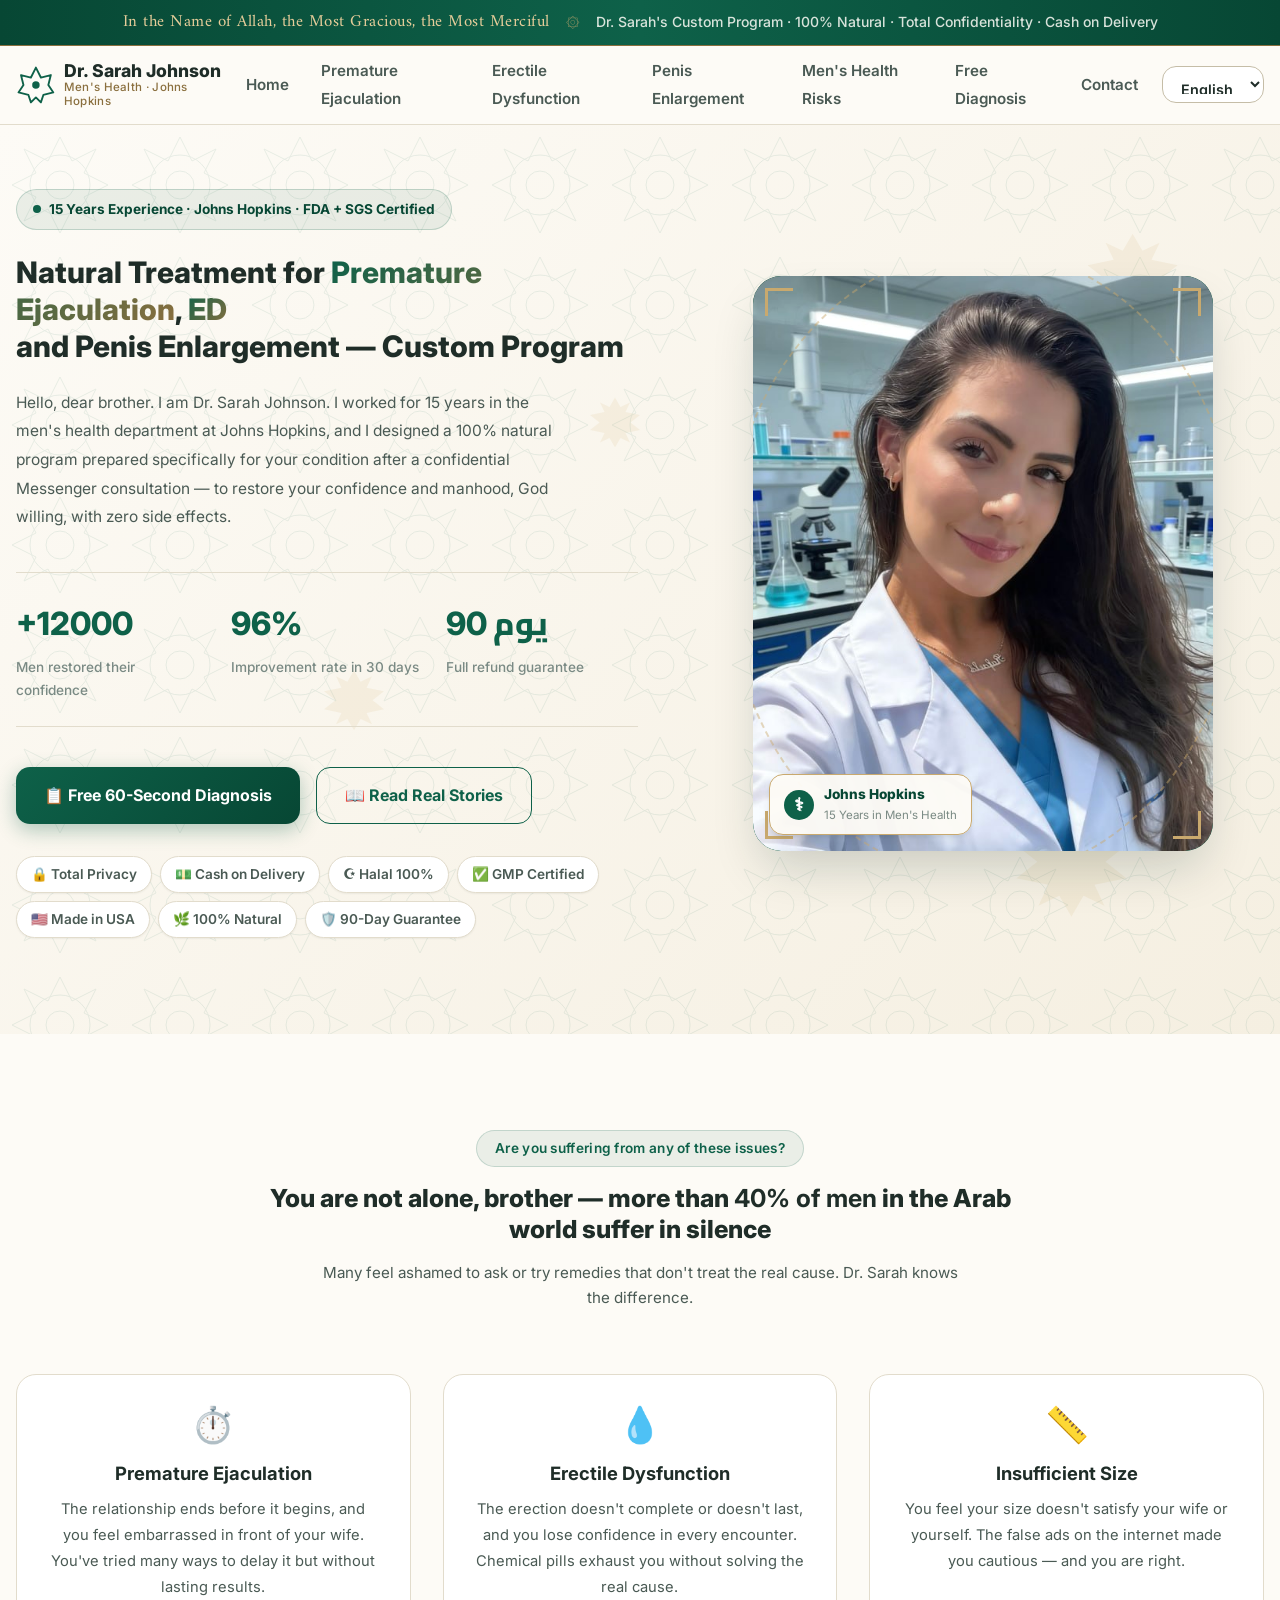
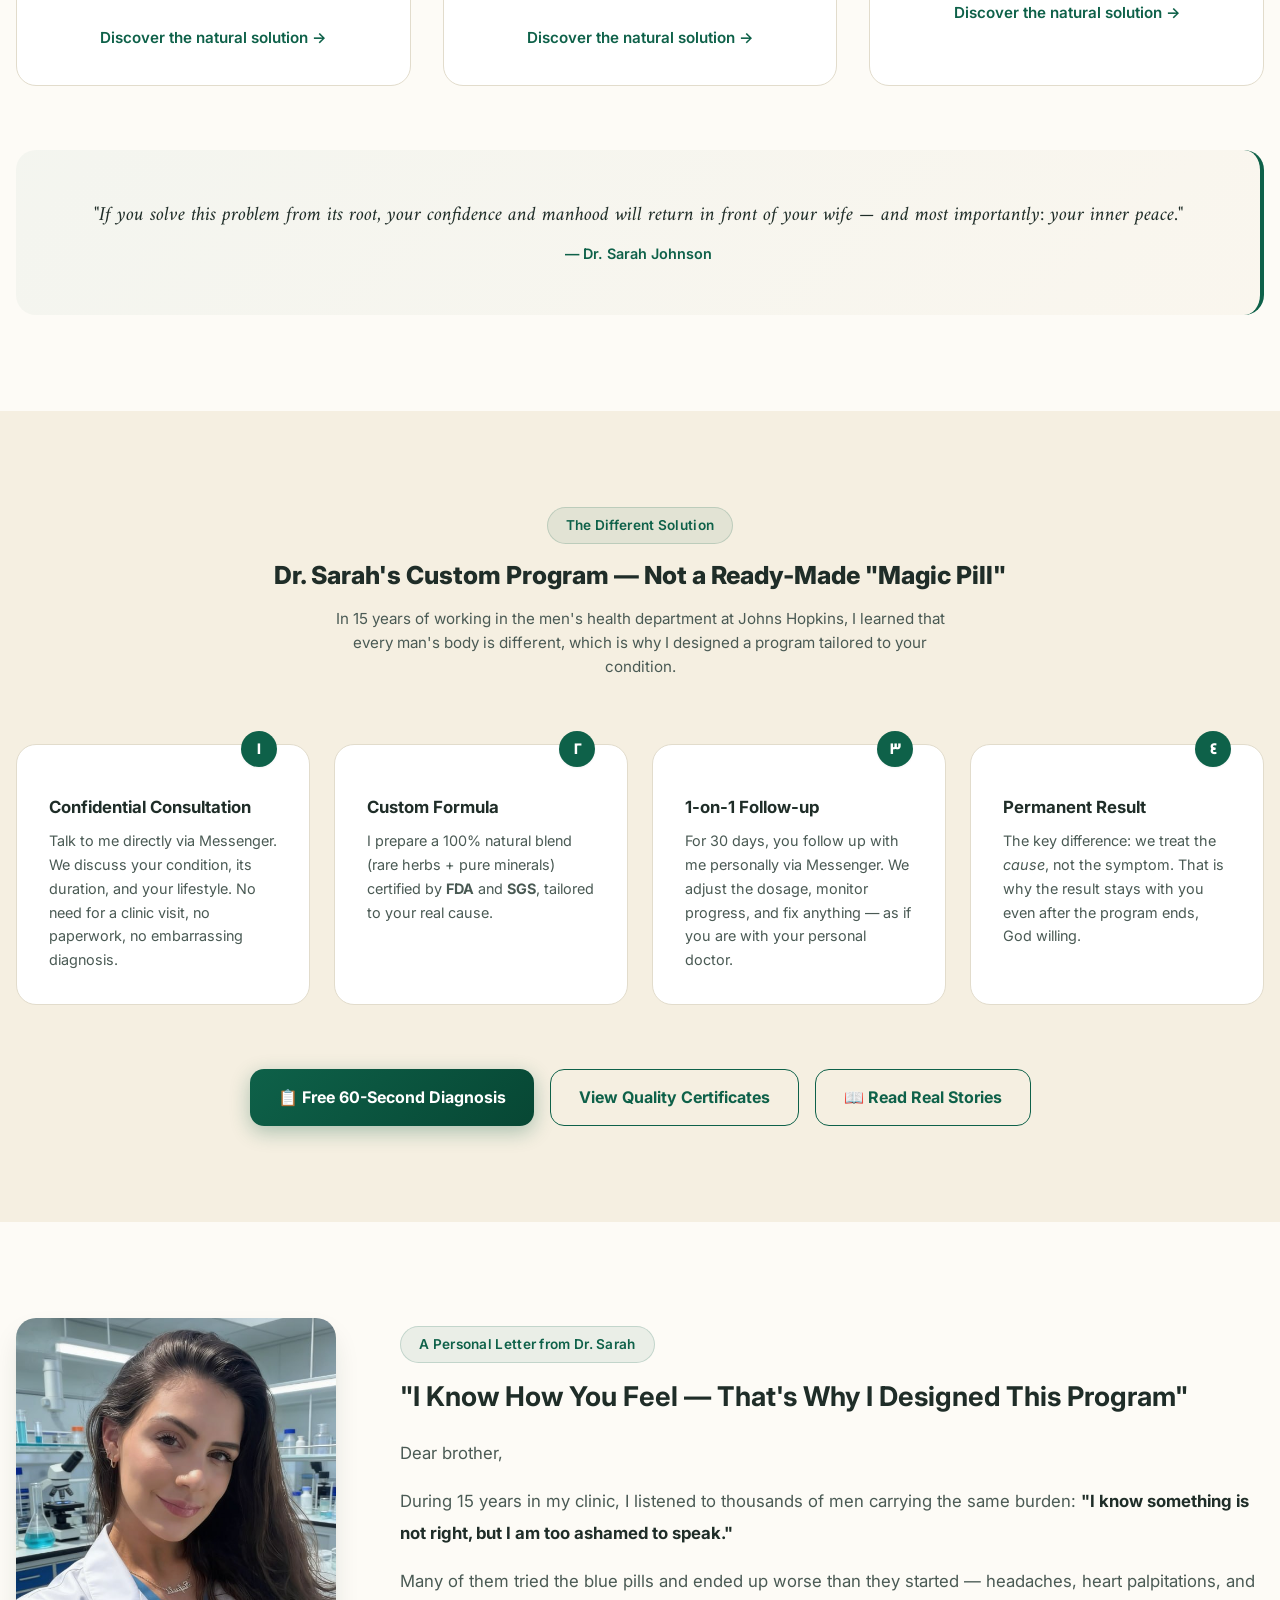
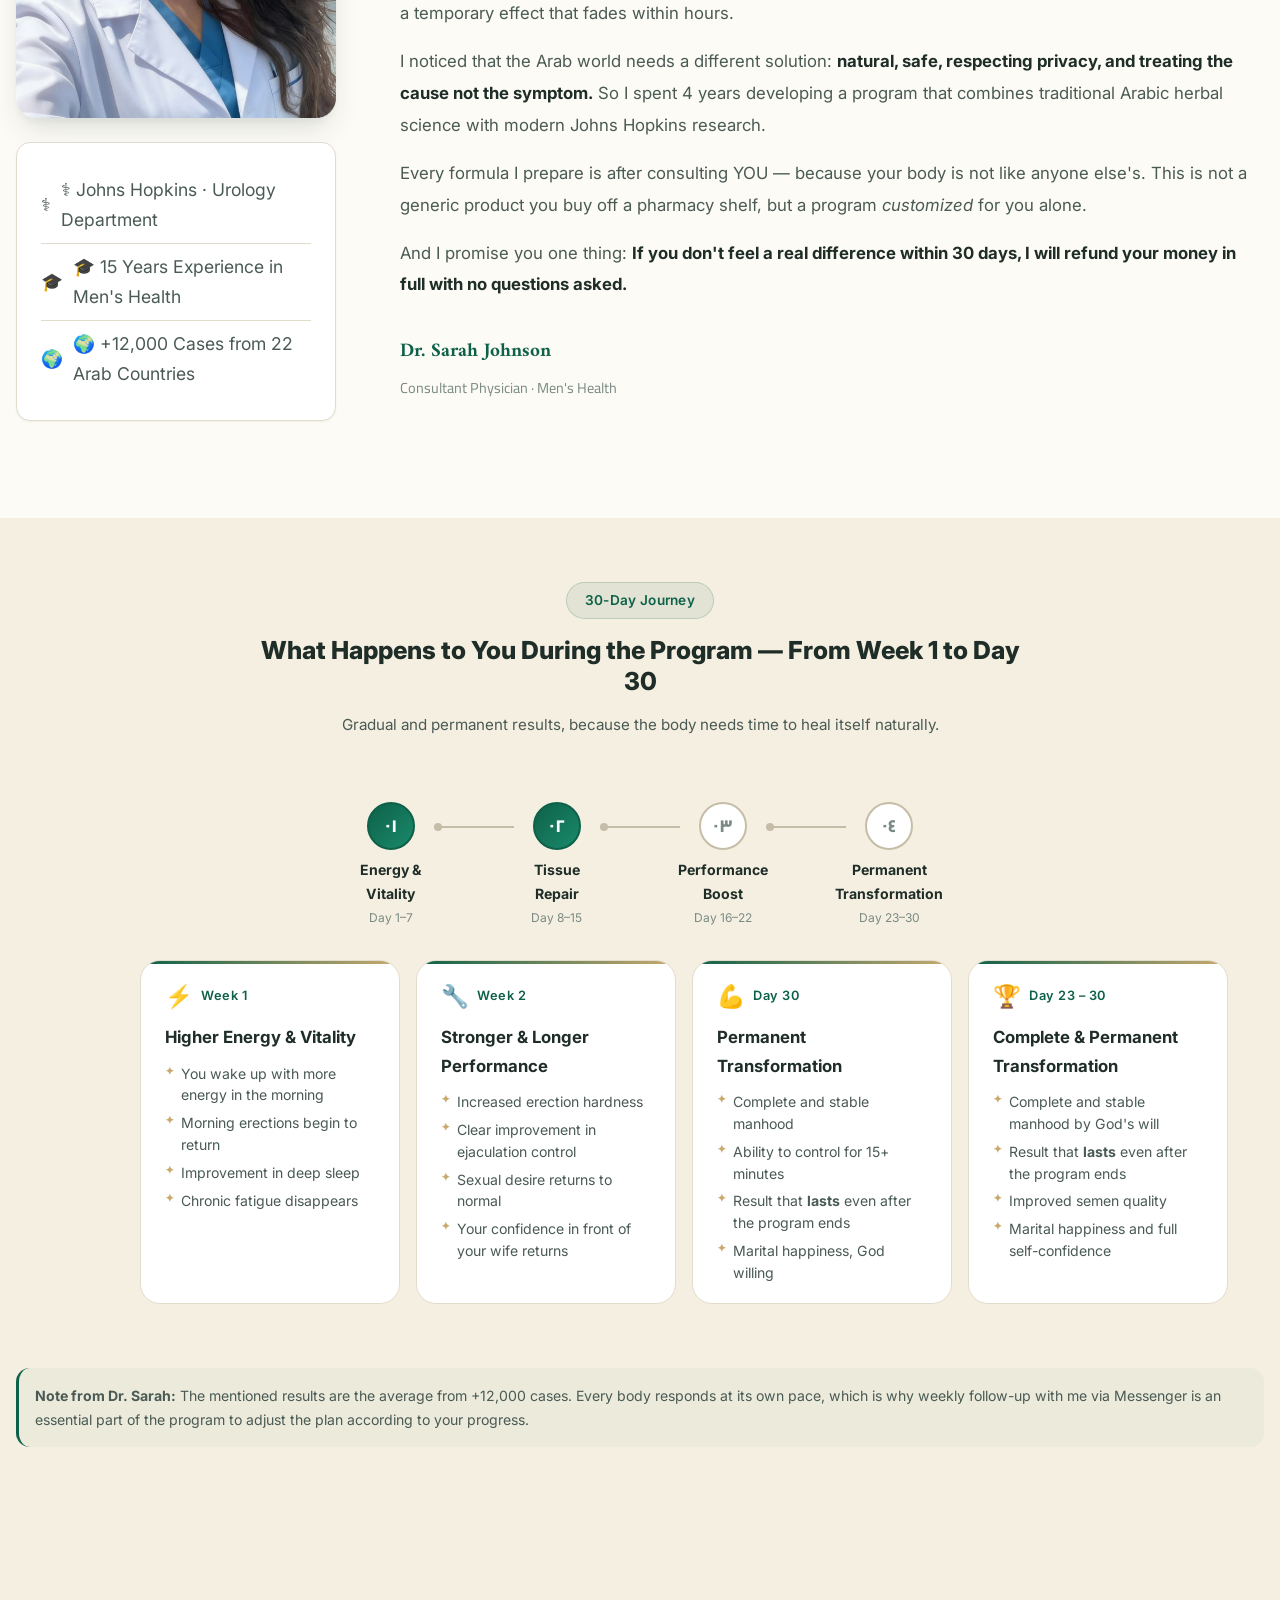
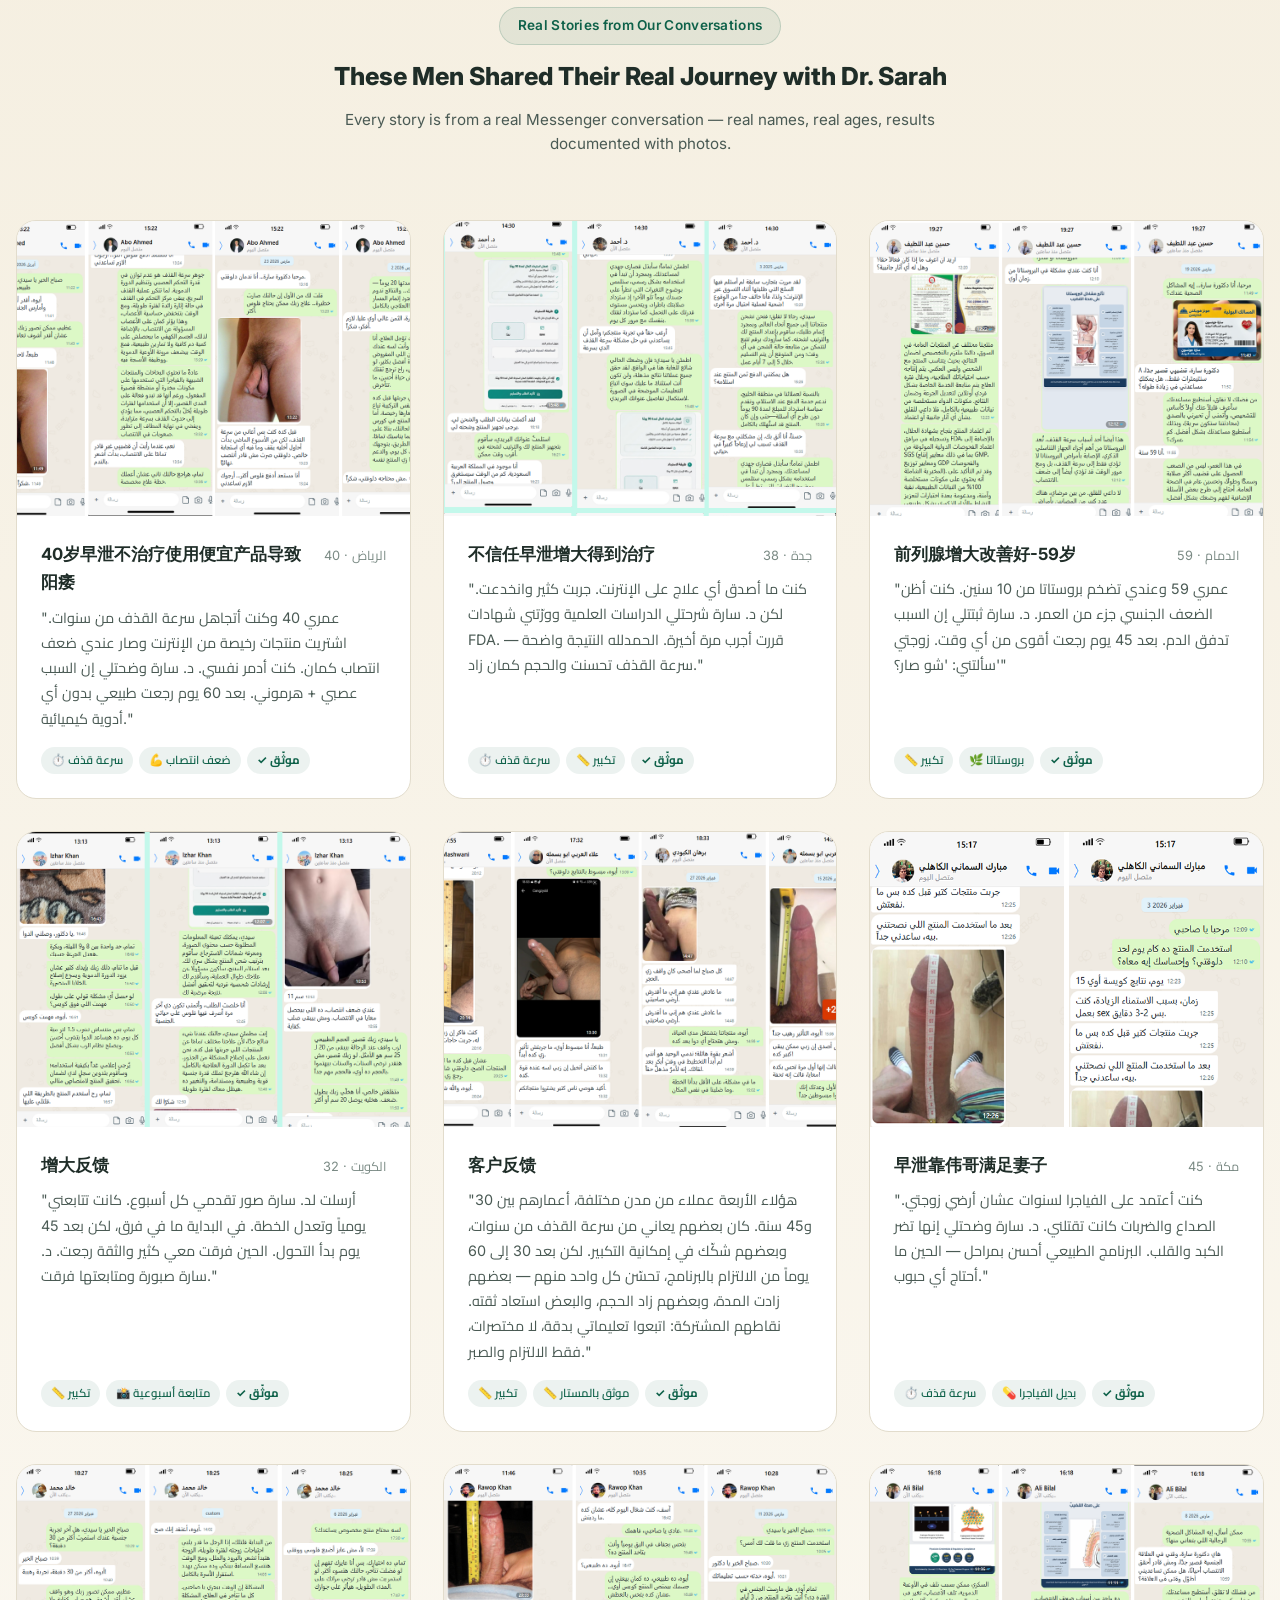
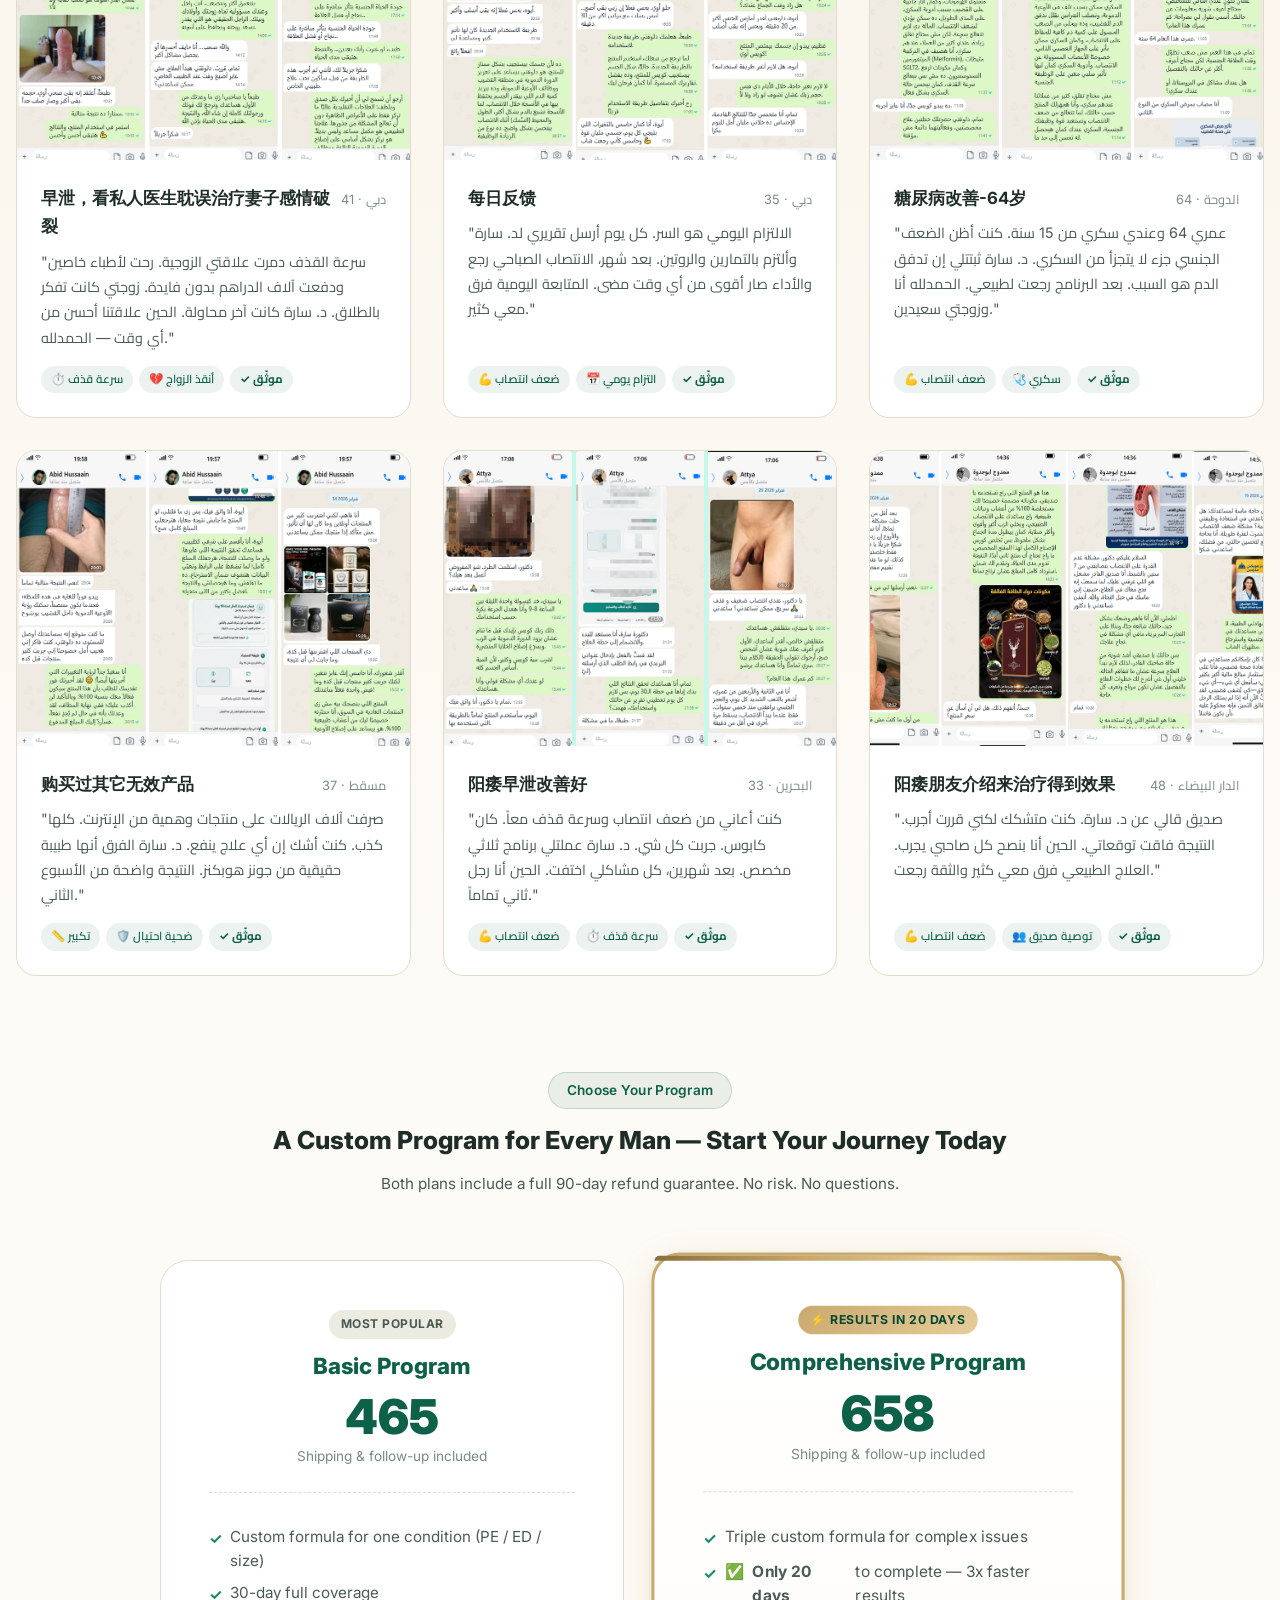
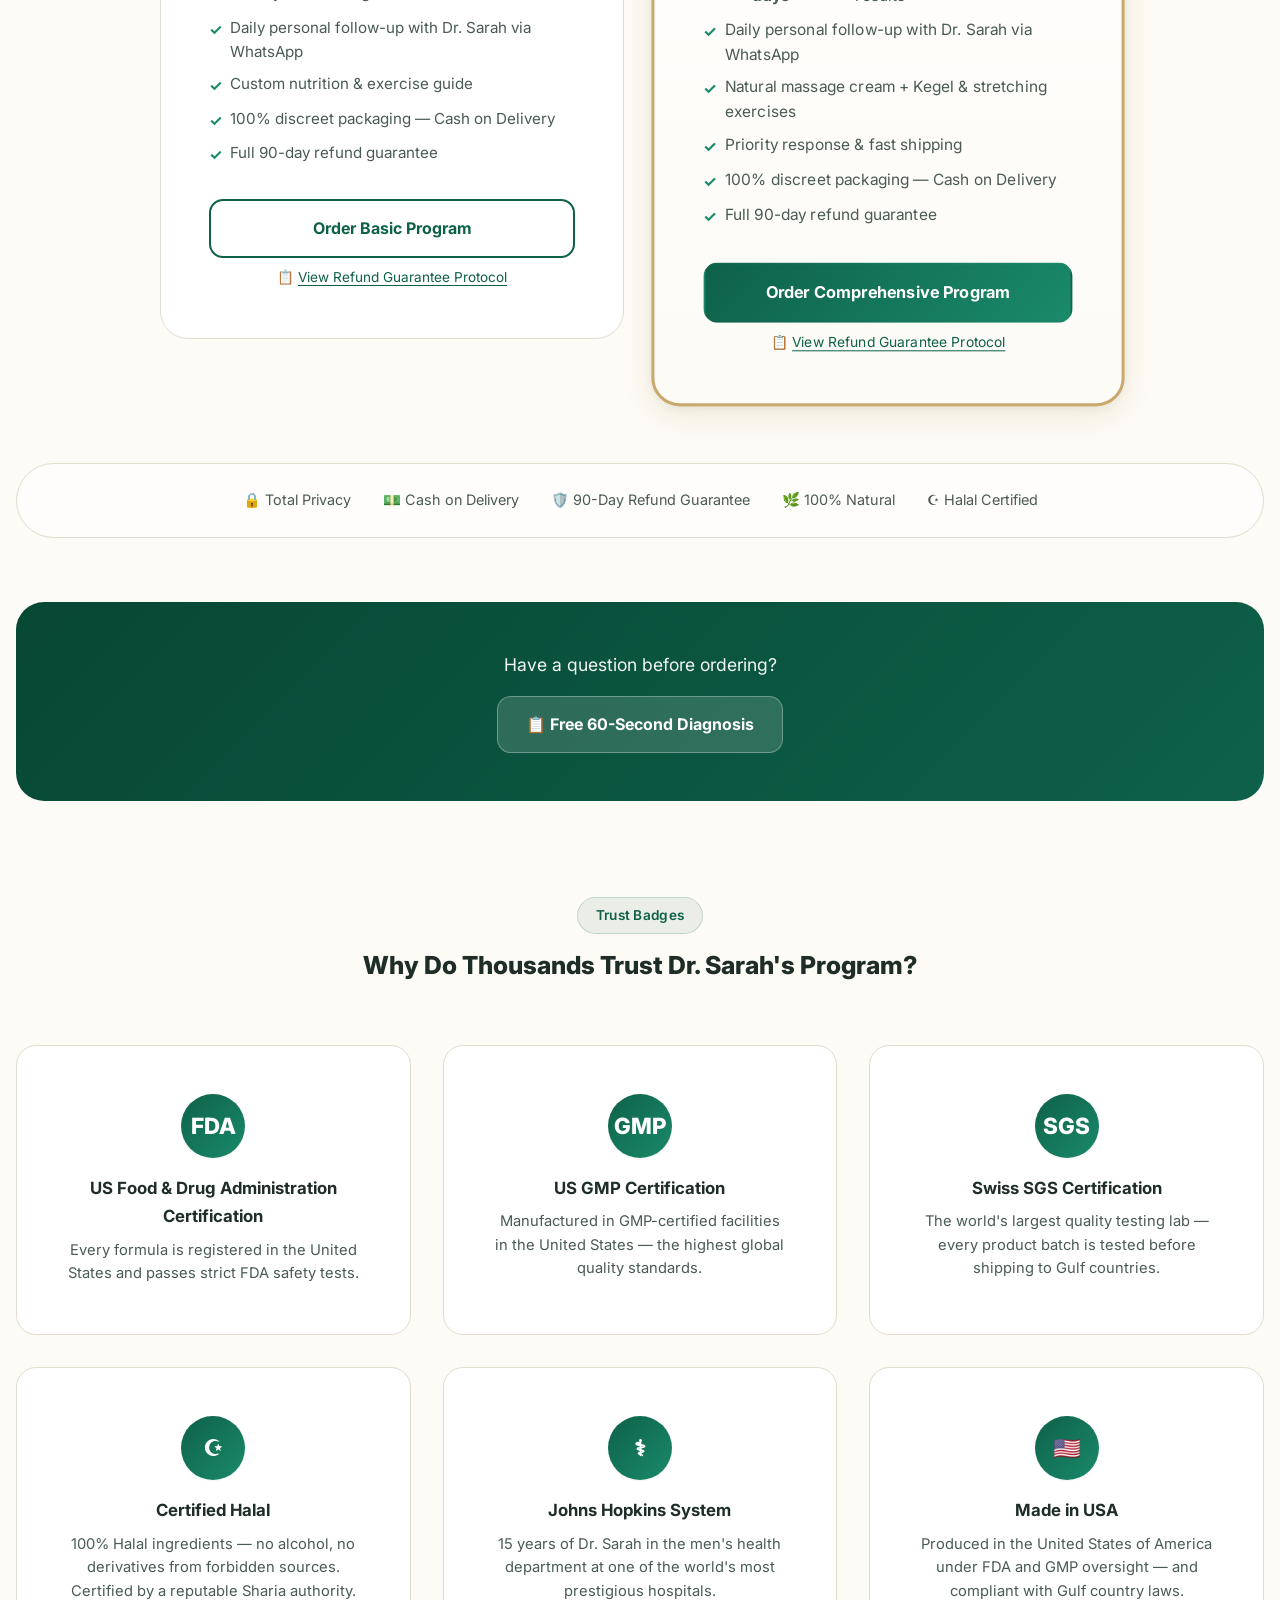
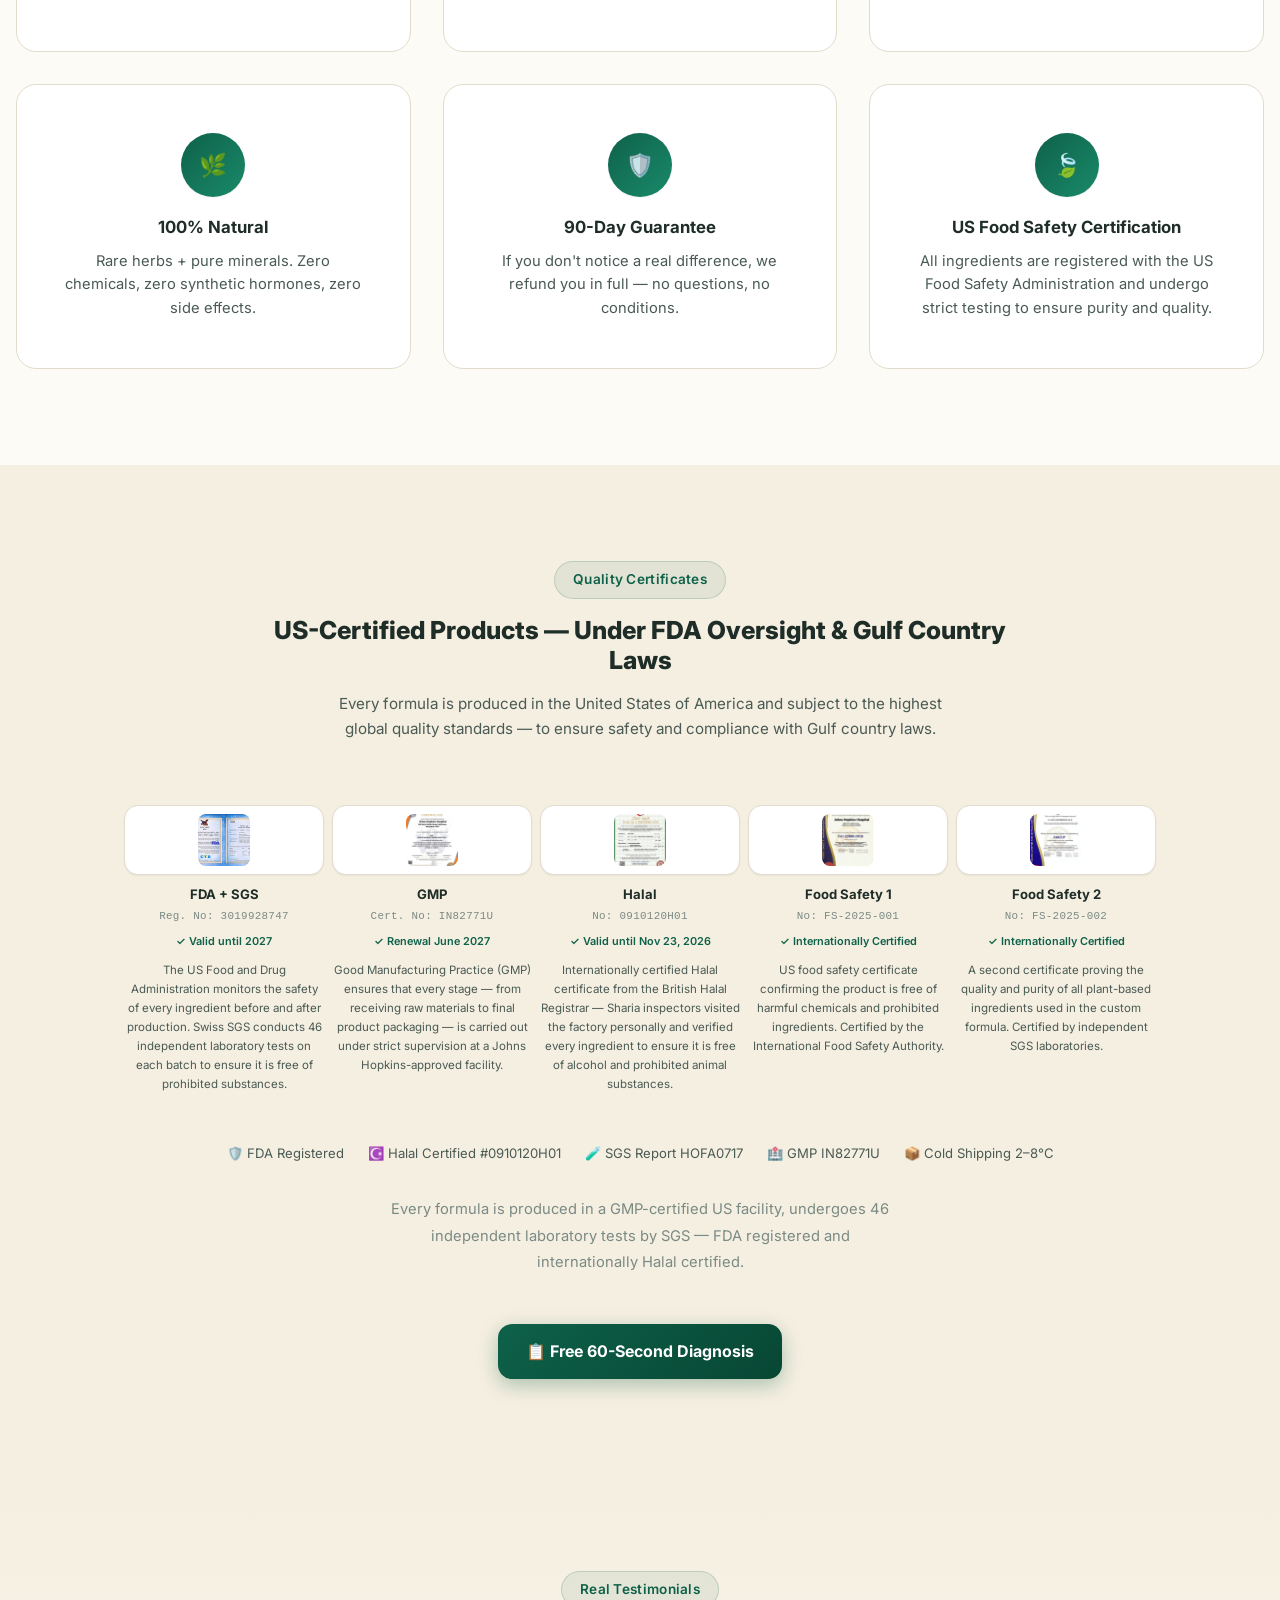
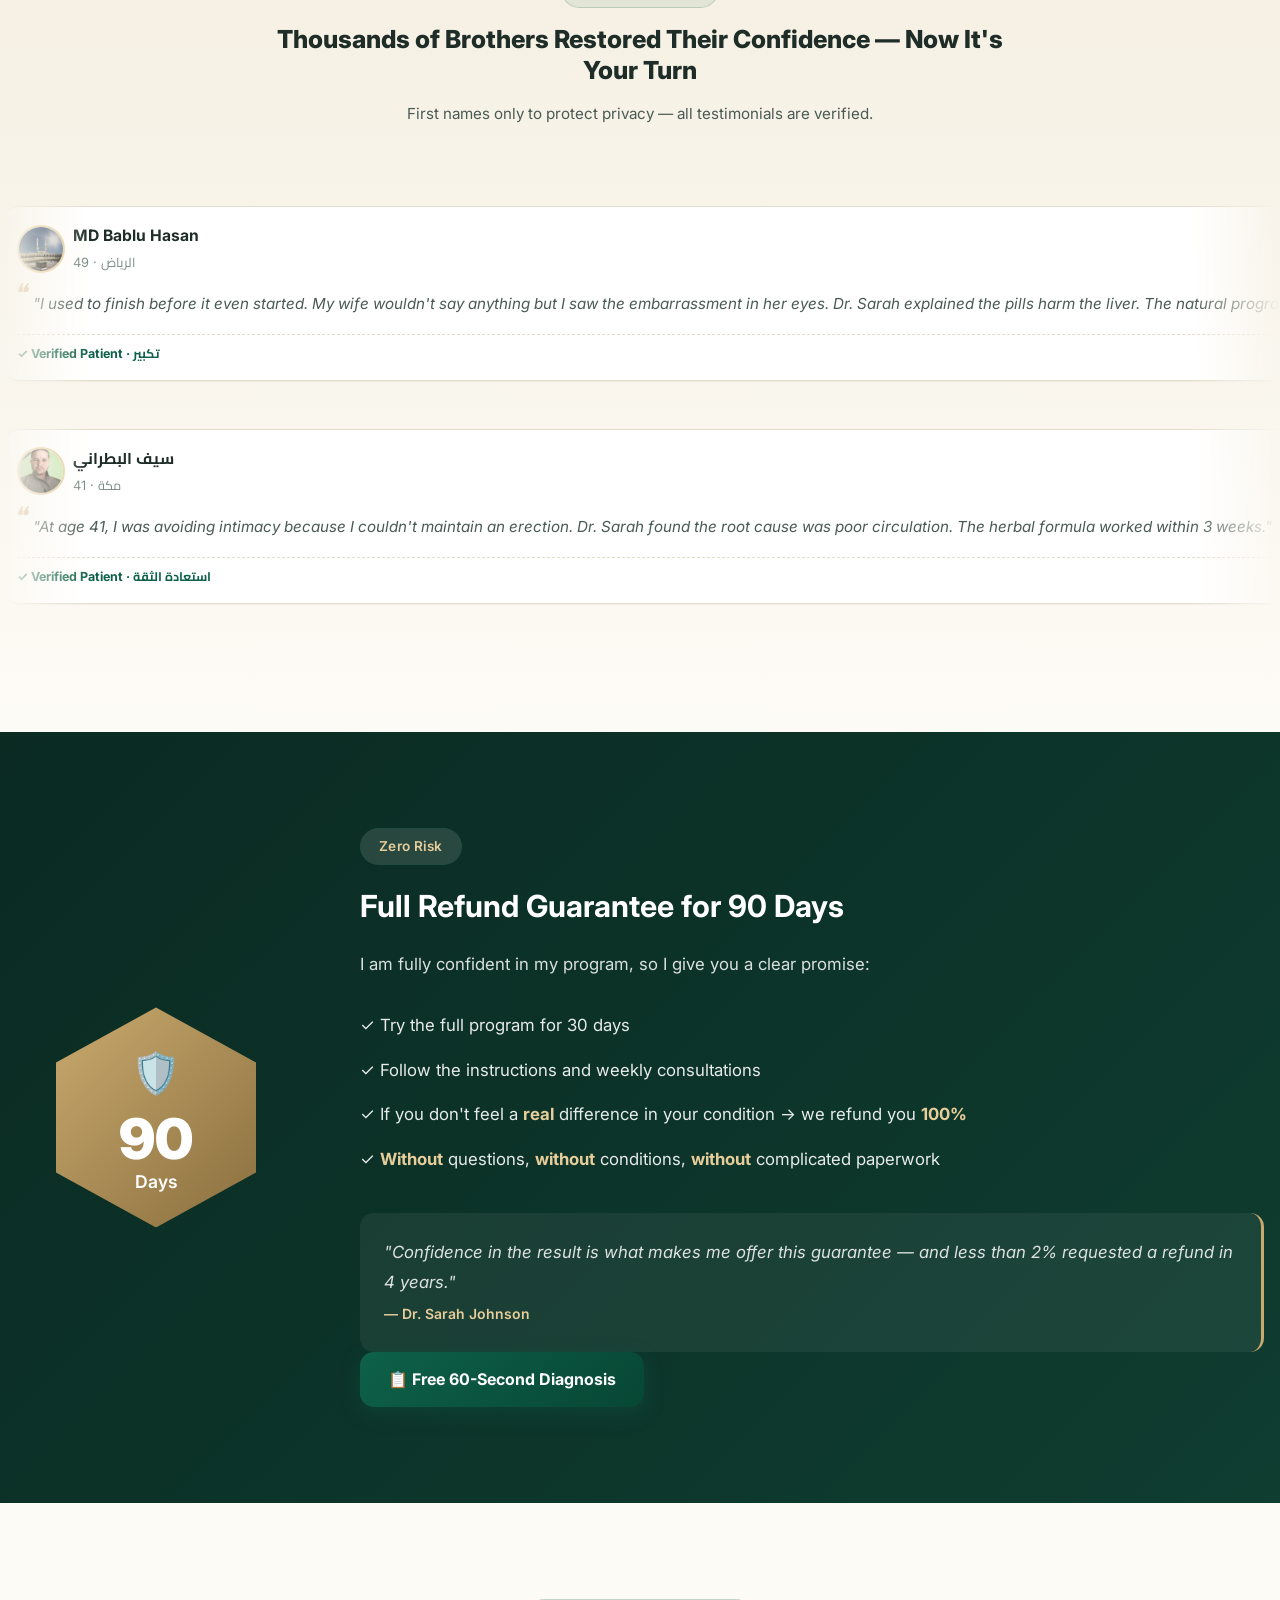
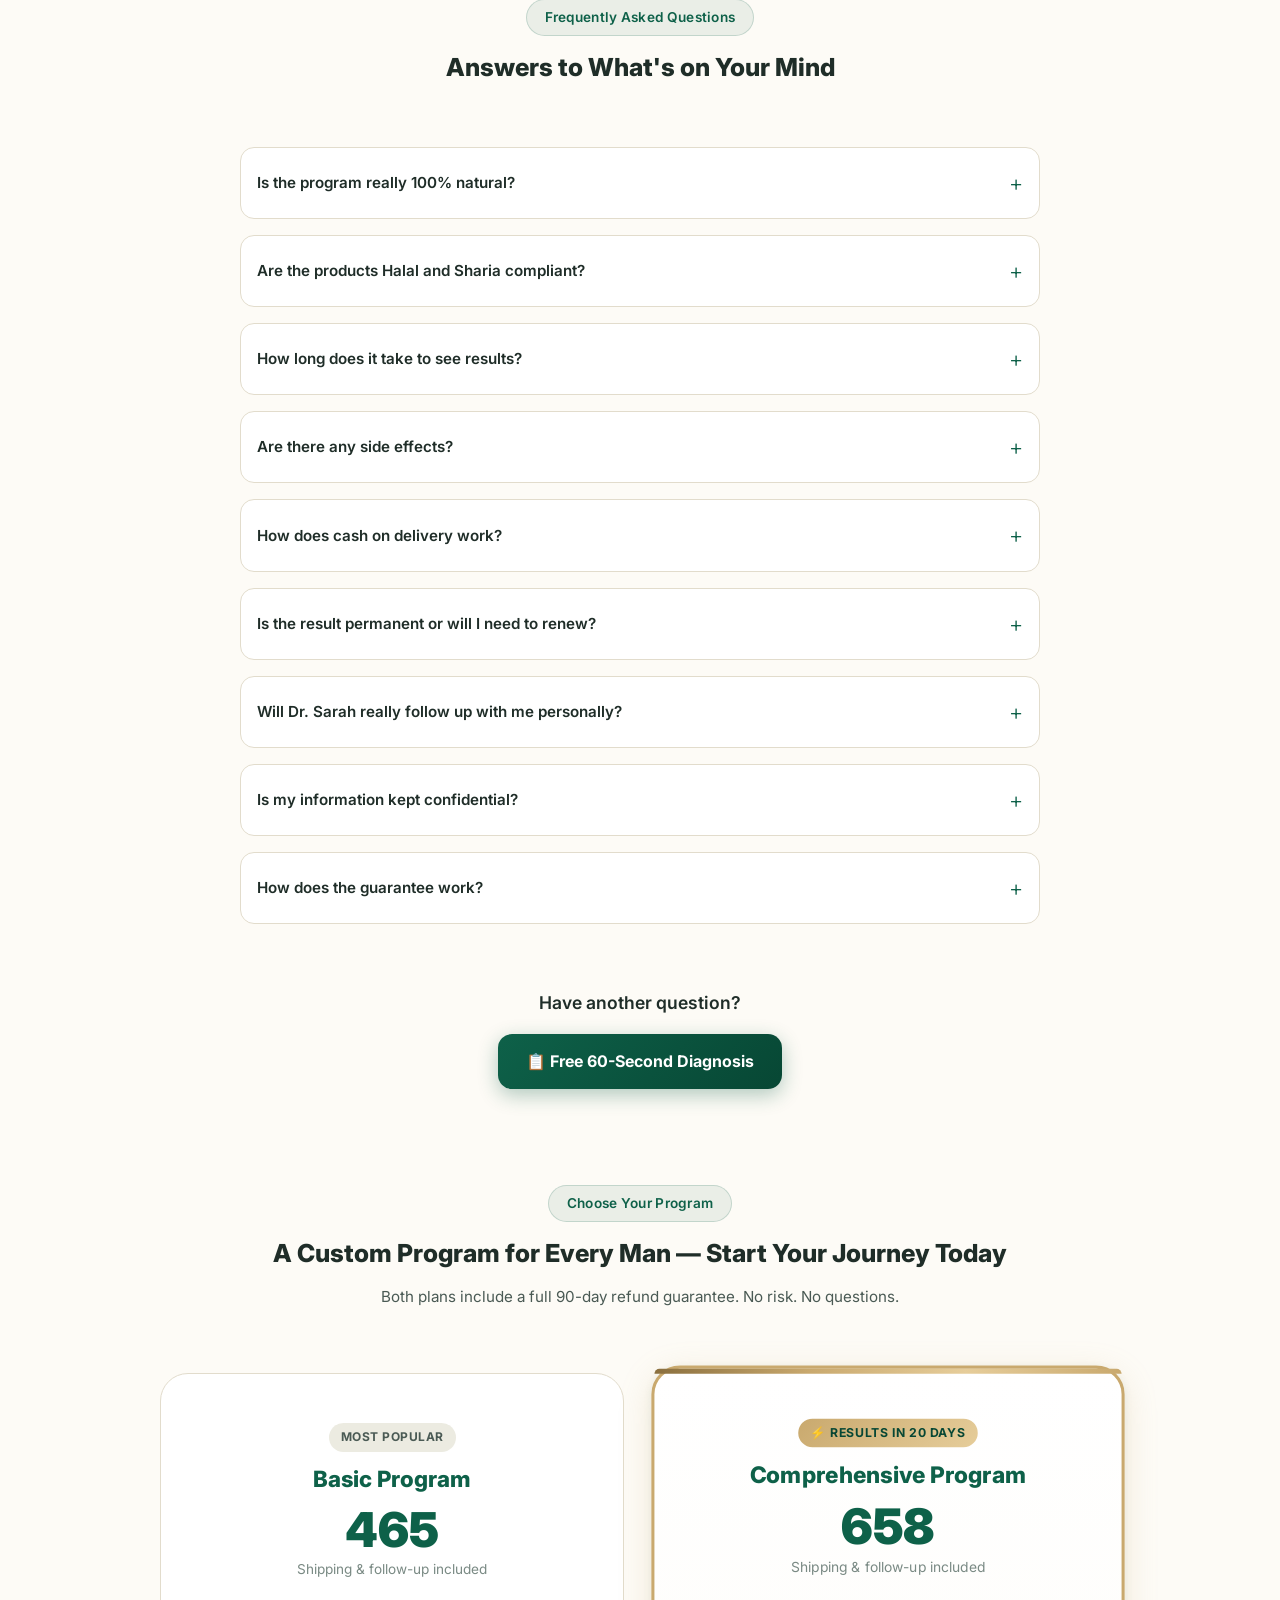
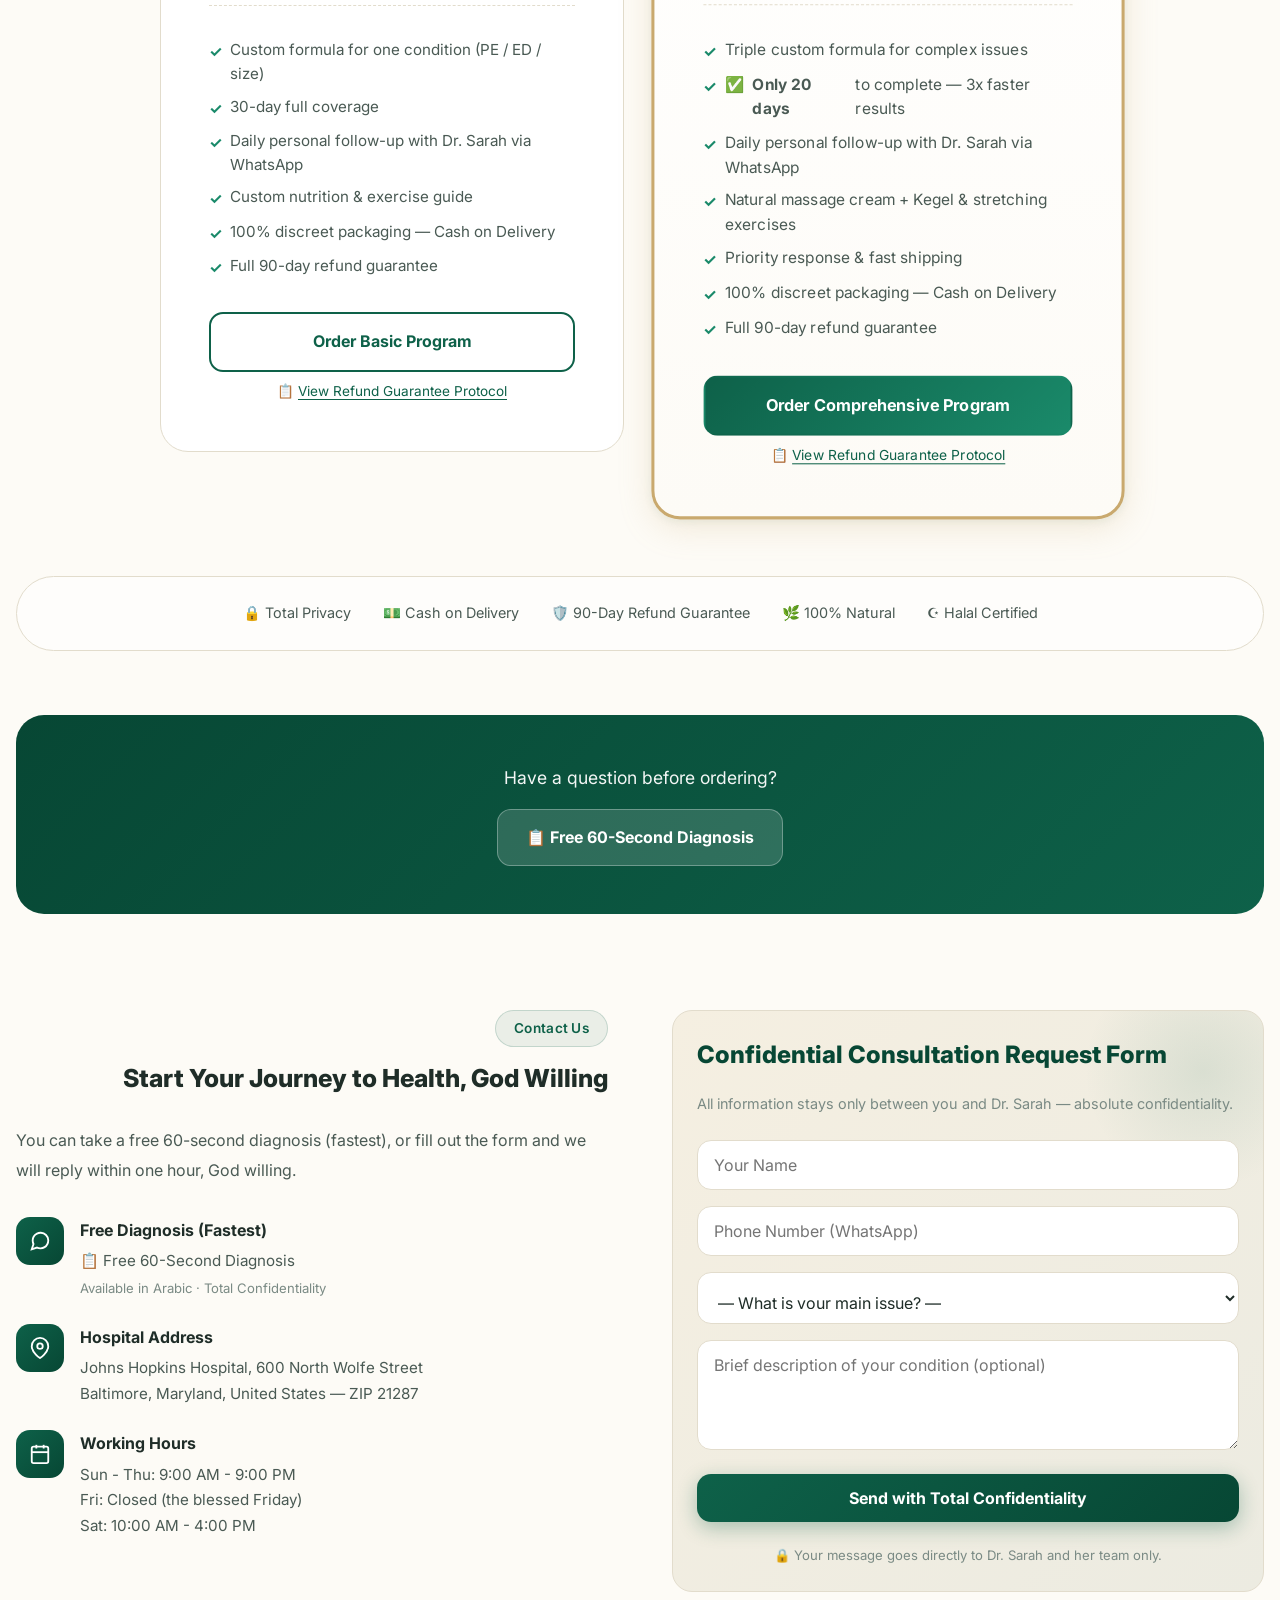
==== index.html @ aca4f75d "真实故事板块：所有故事名字统一使用中文文件名，客户反馈特殊处理 1. 12个真实故事的名字全部改为对应的中文文件名（所有语言版本保持不变） 2. 客户反馈图.png 特殊处理：标题改为"客户反馈"，删" ====
<!DOCTYPE html>
<html dir="rtl" lang="ar">
<head>
<meta charset="utf-8"/>
<meta content="width=device-width, initial-scale=1.0, maximum-scale=5.0, shrink-to-fit=no" name="viewport"/>
<title data-i18n="root_title_site">علاج سرعة القذف وضعف الانتصاب وتكبير القضيب — برنامج د. سارة المخصص | جونز هوبكنز</title>
<meta name="description" data-i18n-attr="content:root_meta_desc" content="برنامج د. سارة المخصص لعلاج سرعة القذف وضعف الانتصاب وتكبير القضيب — مكوّنات طبيعية 100%، خبرة 15 سنة، اعتماد FDA وSGS، نتائج دائمة، ضمان استرداد 90 يوم، الدفع عند الاستلام، استشارة سرية عبر ماسنجر." />
<meta name="keywords" data-i18n-attr="content:root_meta_keywords" content="علاج سرعة القذف, علاج ضعف الانتصاب, تكبير القضيب, علاج طبيعي للضعف الجنسي, د. سارة, جونز هوبكنز, FDA, SGS, الدفع عند الاستلام" />
<meta property="og:title" data-i18n-attr="content:root_og_title" content="برنامج د. سارة لعلاج سرعة القذف وضعف الانتصاب وتكبير القضيب" />
<meta property="og:description" data-i18n-attr="content:root_og_desc" content="حلّ طبيعي مخصص بإشراف طبيبة من نظام جونز هوبكنز · 90 يوم ضمان · الدفع عند الاستلام" />
<meta property="og:type" content="website" />
<meta property="og:image" content="doctor-photo_copy.jpg" />
<link rel="canonical" href="https://drsarah-clinic.com/" />
<link href="styles.css" rel="stylesheet"/>
<link href="https://fonts.googleapis.com/css2?family=Amiri:wght@400;700&family=Cairo:wght@300;400;500;600;700;800;900&family=Inter:wght@300;400;500;600;700&family=Noto+Sans+Arabic:wght@300;400;500;600;700;800;900&display=swap" rel="stylesheet"/>
<script type="application/ld+json">
{
  "@context": "https://schema.org",
  "@type": "MedicalBusiness",
  "name": "عيادة د. سارة جونسون لصحة الرجل",
  "image": "https://drsarah-clinic.com/doctor-photo_copy.jpg",
  "@id": "https://drsarah-clinic.com/",
  "url": "https://drsarah-clinic.com/",
  "telephone": "+971501234567",
  "priceRange": "$$",
  "address": {
    "@type": "PostalAddress",
    "streetAddress": "Johns Hopkins Hospital, 600 North Wolfe Street",
    "addressLocality": "Baltimore",
    "addressRegion": "Maryland",
    "postalCode": "21287",
    "addressCountry": "US"
  },
  "openingHoursSpecification": [{
    "@type": "OpeningHoursSpecification",
    "dayOfWeek": ["Sunday","Monday","Tuesday","Wednesday","Thursday"],
    "opens": "09:00", "closes": "21:00"
  }],
  "sameAs": ["d/"],
  "medicalSpecialty": ["Urology","Andrology","SexualMedicine"]
}
</script>
</head>
<body>

<!-- ===== Top Religious-Cultural Strip ===== -->
<div class="bismillah-strip" aria-hidden="false">
  <span class="bismillah-arabic" data-i18n="strip_bismillah">بِسْمِ ٱللَّهِ ٱلرَّحْمَٰنِ ٱلرَّحِيمِ</span>
  <span class="bismillah-divider">۞</span>
  <span class="bismillah-tagline" data-i18n="strip_tagline">برنامج د. سارة المخصص · علاج طبيعي 100% · سرية تامة · الدفع عند الاستلام</span>
</div>

<!-- ===== Navigation ===== -->
<nav class="navbar">
  <div class="container">
    <div class="logo">
      <span class="logo-icon" aria-hidden="true">
        <svg viewBox="0 0 64 64" fill="none">
          <path d="M32 4 L40 20 L56 16 L52 32 L60 44 L44 48 L40 60 L32 52 L24 60 L20 48 L4 44 L12 32 L8 16 L24 20 Z" stroke="currentColor" stroke-width="3" stroke-linejoin="round" fill="rgba(255,255,255,0.12)"/>
          <circle cx="32" cy="32" r="6" fill="currentColor"/>
        </svg>
      </span>
      <span class="logo-text">
        <span data-i18n="logo_name">د. سارة جونسون</span>
        <small data-i18n="logo_subtitle">صحة الرجل · جونز هوبكنز</small>
      </span>
    </div>

    <ul class="nav-links">
      <li><a href="#home" data-i18n="nav_home">الرئيسية</a></li>
      <li><a href="treatments/premature-ejaculation.html" data-i18n="nav_pe">سرعة القذف</a></li>
      <li><a href="treatments/erectile-dysfunction.html" data-i18n="nav_ed">ضعف الانتصاب</a></li>
      <li><a href="treatments/penis-enlargement.html" data-i18n="nav_enlargement">تكبير القضيب</a></li>
      <li><a href="crisis/" data-i18n="nav_crisis">مخاطر صحة الرجل</a></li>
      <li><a href="d/" data-i18n="nav_quiz">تشخيص مجاني</a></li>
      <li><a href="#contact" data-i18n="nav_contact">تواصل</a></li>
    </ul>

    <div class="lang-switcher">
      <select aria-label="Select Language" id="lang-select">
        <option value="ar" data-i18n="lang_ar">العربية</option>
        <option value="en" data-i18n="lang_en">English</option>
        <option value="tr" data-i18n="lang_tr">Türkçe</option>
        <option value="ur" data-i18n="lang_ur">اردو</option>
      </select>
    </div>

    <div class="hamburger" aria-label="Toggle menu" role="button" tabindex="0">
      <span></span><span></span><span></span>
    </div>
  </div>
</nav>

<!-- ===== FOLD 1 — HERO ===== -->
<section class="hero" id="home">
  <div class="hero-bg">
    <div class="islamic-pattern" aria-hidden="true"></div>
    <div class="floating-stars" aria-hidden="true">
      <div class="star star-1"></div>
      <div class="star star-2"></div>
      <div class="star star-3"></div>
      <div class="star star-4"></div>
    </div>
  </div>

  <div class="container">
    <div class="hero-content">
      <div class="hero-badge">
        <span class="pulse-dot"></span>
        <span data-i18n="hero_badge">15 سنة خبرة · جونز هوبكنز · معتمد FDA + SGS</span>
      </div>

      <h1 data-i18n="hero_title">علاج <span class="highlight">سرعة القذف</span> و<span class="highlight">ضعف الانتصاب</span><br/>وتكبير القضيب — برنامج طبيعي مخصص</h1>

      <p class="hero-subtitle" data-i18n="hero_subtitle">
        أهلاً أخي الكريم. أنا د. سارة جونسون، عملت 15 سنة في قسم صحة الرجل بنظام جونز هوبكنز،
        وصمّمت لك برنامجاً طبيعياً 100% يُحضَّر خصيصاً لحالتك بعد استشارة سرية عبر ماسنجر —
        لتعود ثقتك ورجولتك بإذن الله، ودون أي أعراض جانبية.
      </p>

      <div class="hero-stats">
        <div class="stat-item">
          <span class="stat-number">+12000</span>
          <span class="stat-label" data-i18n="hero_stat1_label">رجل استعاد ثقته بفضل الله</span>
        </div>
        <div class="stat-item">
          <span class="stat-number">96%</span>
          <span class="stat-label" data-i18n="hero_stat2_label">معدل التحسّن خلال 90 يوماً</span>
        </div>
        <div class="stat-item">
          <span class="stat-number" data-i18n="hero_stat3_number">90 يوم</span>
          <span class="stat-label" data-i18n="hero_stat3_label">ضمان استرداد كامل</span>
        </div>
      </div>

      <div class="hero-cta">
        <a class="btn-primary" href="d/" data-i18n="hero_cta_quiz">📋 تشخيص مجاني خلال 60 ثانية</a>
        <a class="btn-secondary" href="#stories" data-i18n="hero_cta_stories">📖 اقرأ قصص حقيقية</a>
      </div>

      <div class="hero-trust">
        <span class="trust-pill" data-i18n="hero_trust_privacy">🔒 سرية تامة</span>
        <span class="trust-pill" data-i18n="hero_trust_cod">💵 الدفع عند الاستلام</span>
        <span class="trust-pill" data-i18n="hero_trust_halal">☪ حلال 100%</span>
        <span class="trust-pill" data-i18n="hero_trust_gmp">✅ GMP معتمد</span>
        <span class="trust-pill" data-i18n="hero_trust_usa">🇺🇸 صناعة أمريكية</span>
        <span class="trust-pill" data-i18n="hero_trust_natural">🌿 طبيعي 100%</span>
        <span class="trust-pill" data-i18n="hero_trust_guarantee">🛡️ ضمان 90 يوم</span>
      </div>
    </div>

    <div class="hero-image">
      <div class="image-frame">
        <div class="frame-corner top-left"></div>
        <div class="frame-corner top-right"></div>
        <div class="frame-corner bottom-left"></div>
        <div class="frame-corner bottom-right"></div>
        <div class="doctor-avatar">
          <img alt="د. سارة جونسون" class="doctor-photo" src="renshe.33.jpg"/>
        </div>
        <div class="tech-ring"></div>
        <div class="hopkins-badge">
          <span class="hopkins-shield">⚕</span>
          <div>
            <strong data-i18n="hopkins_strong">جونز هوبكنز</strong>
            <small data-i18n="hopkins_small">15 سنة في صحة الرجل</small>
          </div>
        </div>
      </div>
    </div>
  </div>
</section>

<!-- ===== FOLD 2 — PAIN POINTS ===== -->
<section class="pain-points-section">
  <div class="container">
    <div class="section-header">
      <span class="section-tag" data-i18n="pain_tag">هل تعاني من إحدى هذه المشاكل؟</span>
      <h2 data-i18n="pain_title">أنت لست وحدك يا أخي — أكثر من <strong>40% من الرجال</strong> في المنطقة العربية يعانون بصمت</h2>
      <p class="section-subtitle" data-i18n="pain_subtitle">الكثير منهم يخجل من السؤال أو يجرّب وصفات لا تعالج السبب الحقيقي. د. سارة تعرف الفرق.</p>
    </div>

    <div class="pain-grid">
      <div class="pain-card">
        <div class="pain-emoji">⏱️</div>
        <h3 data-i18n="pain_card1_title">سرعة القذف</h3>
        <p data-i18n="pain_card1_text">تنتهي العلاقة قبل أن تبدأ، وتحس بالخجل أمام زوجتك. حاولت تأخير الأمر بطرق كثيرة لكن دون نتيجة دائمة.</p>
        <a href="treatments/premature-ejaculation.html" class="pain-link" data-i18n="pain_card1_link">اعرف الحل الطبيعي ←</a>
      </div>
      <div class="pain-card">
        <div class="pain-emoji">💧</div>
        <h3 data-i18n="pain_card2_title">ضعف الانتصاب</h3>
        <p data-i18n="pain_card2_text">الانتصاب لا يكتمل أو لا يستمر، وتفقد الثقة في كل علاقة. الحبوب الكيميائية تتعبك ولا تحلّ السبب الحقيقي.</p>
        <a href="treatments/erectile-dysfunction.html" class="pain-link" data-i18n="pain_card2_link">اعرف الحل الطبيعي ←</a>
      </div>
      <div class="pain-card">
        <div class="pain-emoji">📏</div>
        <h3 data-i18n="pain_card3_title">الحجم غير كافٍ</h3>
        <p data-i18n="pain_card3_text">تشعر أن حجمك لا يُرضي زوجتك أو لا يُرضيك أنت. الإعلانات الكاذبة على الإنترنت دفعتك للحذر — وأنت محق.</p>
        <a href="treatments/penis-enlargement.html" class="pain-link" data-i18n="pain_card3_link">اعرف الحل الطبيعي ←</a>
      </div>
    </div>

    <div class="pain-quote">
      <p data-i18n="pain_quote">"لو حلّيت هذه المشكلة من جذرها، ستعود لك ثقتك في نفسك ورجولتك أمام زوجتك — والأهم: راحتك مع نفسك."</p>
      <span data-i18n="pain_quote_author">— د. سارة جونسون</span>
    </div>
  </div>
</section>


<!-- ===== FOLD 3 — SOLUTION INTRO ===== -->
<section class="solution-intro">
  <div class="container">
    <div class="section-header">
      <span class="section-tag" data-i18n="solution_tag">الحل المختلف</span>
      <h2 data-i18n="solution_title">برنامج د. سارة المخصص — وليس "حبة سحرية" جاهزة</h2>
      <p class="section-subtitle" data-i18n="solution_subtitle">في 15 سنة من العمل في قسم صحة الرجل بجونز هوبكنز، تعلّمت أن جسد كل رجل مختلف، ولذلك صمّمت برنامجاً يُفصَّل حسب حالتك.</p>
    </div>

    <div class="solution-pillars">
      <div class="pillar-card">
        <div class="pillar-num">١</div>
        <h3 data-i18n="solution_pillar1_title">استشارة سرية</h3>
        <p data-i18n="solution_pillar1_text">تكلّمني مباشرة عبر ماسنجر. نناقش حالتك، مدتها، ونمط حياتك. لا حاجة لزيارة عيادة ولا أوراق ولا تشخيص محرج.</p>
      </div>
      <div class="pillar-card">
        <div class="pillar-num">٢</div>
        <h3 data-i18n="solution_pillar2_title">تركيبة مخصصة</h3>
        <p data-i18n="solution_pillar2_text">أُعدّ لك خلطة طبيعية 100% (أعشاب + معادن نادرة) معتمدة من <strong>FDA</strong> و<strong>SGS</strong>، مفصّلة لسببك الحقيقي.</p>
      </div>
      <div class="pillar-card">
        <div class="pillar-num">٣</div>
        <h3 data-i18n="solution_pillar3_title">متابعة 1-on-1</h3>
        <p data-i18n="solution_pillar3_text">طوال 90 يوماً تتابعني شخصياً عبر ماسنجر. نضبط الجرعة، نراقب التقدم، ونصلح أي شيء — كأنّك مع طبيبك المباشر.</p>
      </div>
      <div class="pillar-card">
        <div class="pillar-num">٤</div>
        <h3 data-i18n="solution_pillar4_title">نتيجة دائمة</h3>
        <p data-i18n="solution_pillar4_text">الفرق الجوهري: نُعالج <em>السبب</em> لا العَرَض. لذلك النتيجة تستمر معك حتى بعد انتهاء البرنامج، بإذن الله.</p>
      </div>
    </div>

    <div class="solution-cta-row">
      <a class="btn-primary" href="d/" data-i18n="solution_cta_primary">📋 تشخيص مجاني خلال 60 ثانية</a>
      <a class="btn-secondary" href="#packages" data-i18n="solution_cta_secondary">📜 شاهد شهادات الجودة</a>
      <a class="btn-secondary" href="#stories" data-i18n="solution_cta_stories">📖 اقرأ قصص حقيقية</a>
    </div>
  </div>
</section>

<!-- ===== FOLD 4 — LETTER FROM SARAH ===== -->
<section class="letter-section">
  <div class="container">
    <div class="letter-wrapper">
      <div class="letter-photo">
        <img src="renshe.33.jpg" alt="د. سارة جونسون" />
        <div class="letter-credentials">
          <div class="cred-line"><span>⚕</span> <span data-i18n="letter_cred1">Johns Hopkins · قسم المسالك البولية</span></div>
          <div class="cred-line"><span>🎓</span> <span data-i18n="letter_cred2">15 سنة خبرة في صحة الرجل</span></div>
          <div class="cred-line"><span>🌍</span> <span data-i18n="letter_cred3">+12,000 حالة من 22 دولة عربية</span></div>
        </div>
      </div>

      <div class="letter-content">
        <span class="section-tag" data-i18n="letter_tag">رسالة شخصية من د. سارة</span>
        <h2 data-i18n="letter_title">"أعرف ما تشعر به — لذلك صمّمت هذا البرنامج"</h2>

        <p data-i18n="letter_p1">أخي الكريم،</p>
        <p data-i18n="letter_p2">خلال 15 سنة في عيادتي، استمعت لآلاف الرجال يحملون نفس الهمّ: <strong>"أنا أعرف أنّ شيئاً ليس على ما يرام، لكنّي أخجل من الكلام."</strong></p>

        <p data-i18n="letter_p3">الكثير منهم جرّب الحبوب الزرقاء، وانتهى به الحال أتعس مما بدأ — صداع، ضربات قلب، وتأثير مؤقت يختفي بعد ساعات.</p>

        <p data-i18n="letter_p4">لاحظت أن المنطقة العربية تحتاج حلاً مختلفاً: <strong>طبيعي، آمن، يحترم الخصوصية، ويُعالج السبب لا العرَض.</strong> فعملت 4 سنوات على تطوير برنامج يجمع بين علم الأعشاب التقليدي العربي وأبحاث جونز هوبكنز الحديثة.</p>

        <p data-i18n="letter_p5">كل تركيبة أُعدّها بعد استشارتك أنت — لأن جسدك ليس مثل جسد غيرك. هذا ليس منتجاً عاماً تشتريه من رف صيدلية، بل برنامج <em>مخصص</em> لك وحدك.</p>

        <p data-i18n="letter_p6">وأنا أعدك بشيء واحد: <strong>إن لم تشعر بفرق حقيقي خلال 90 يوماً، أُعيد لك مالك بالكامل دون أي أسئلة.</strong></p>

        <p class="letter-signoff"><span data-i18n="letter_signoff">د. سارة جونسون</span><br/><small data-i18n="letter_signoff_small">طبيبة استشارية · صحة الرجل</small></p>
      </div>
    </div>
  </div>
</section>

<!-- ===== FOLD 5 — 30-DAY TIMELINE (2-Phase) ===== -->
<section class="timeline-section" id="timeline">
  <div class="container">
    <div class="section-header">
      <span class="section-tag" data-i18n="timeline_tag">رحلة 30 يوم</span>
      <h2 data-i18n="timeline_title">مرحلتان · 30 يوم — من إصلاح الجذر حتى التحوّل الكامل</h2>
      <p class="section-subtitle" data-i18n="timeline_subtitle">برنامج د. سارة لا يُغطّي العَرَض فقط — بل يُصلح السبب الحقيقي من الداخل، بإذن الله.</p>
    </div>

    <div class="timeline-phases">
      <div class="timeline-track">
        <div class="timeline-step done">
          <div class="step-ring"><span class="step-num">٠١</span></div>
          <div class="step-label" data-i18n="timeline_step1_label">طاقة وحيوية</div>
          <div class="step-range" data-i18n="timeline_step1_range">اليوم ١–٧</div>
        </div>
        <div class="timeline-connector"></div>
        <div class="timeline-step done">
          <div class="step-ring"><span class="step-num">٠٢</span></div>
          <div class="step-label" data-i18n="timeline_step2_label">إصلاح الأنسجة</div>
          <div class="step-range" data-i18n="timeline_step2_range">اليوم ٨–١٥</div>
        </div>
        <div class="timeline-connector"></div>
        <div class="timeline-step">
          <div class="step-ring"><span class="step-num">٠٣</span></div>
          <div class="step-label" data-i18n="timeline_step3_label">تقوية الأداء</div>
          <div class="step-range" data-i18n="timeline_step3_range">اليوم ١٦–٢٢</div>
        </div>
        <div class="timeline-connector"></div>
        <div class="timeline-step">
          <div class="step-ring"><span class="step-num">٠٤</span></div>
          <div class="step-label" data-i18n="timeline_step4_label">تحوّل دائم</div>
          <div class="step-range" data-i18n="timeline_step4_range">اليوم ٢٣–٣٠</div>
        </div>
      </div>

      <div class="timeline-cards-row">
        <div class="timeline-card">
          <div class="timeline-card-head">
            <div class="timeline-icon">⚡</div>
            <div class="timeline-day" data-i18n="timeline_card1_day">اليوم ١ — ٧</div>
          </div>
          <h3 data-i18n="timeline_card1_title">طاقة وحيوية أعلى</h3>
          <ul>
            <li data-i18n="timeline_card1_li1">تستيقظ بنشاط أكبر في الصباح</li>
            <li data-i18n="timeline_card1_li2">الانتصاب الصباحي يبدأ يعود تدريجياً</li>
            <li data-i18n="timeline_card1_li3">تحسّن ملحوظ في النوم العميق</li>
            <li data-i18n="timeline_card1_li4">اختفاء التعب المزمن والخمول</li>
          </ul>
        </div>

        <div class="timeline-card">
          <div class="timeline-card-head">
            <div class="timeline-icon">🔧</div>
            <div class="timeline-day" data-i18n="timeline_card2_day">اليوم ٨ — ١٥</div>
          </div>
          <h3 data-i18n="timeline_card2_title">إصلاح الأنسجة الداخلية</h3>
          <ul>
            <li data-i18n="timeline_card2_li1">زيادة في صلابة الانتصاب بوضوح</li>
            <li data-i18n="timeline_card2_li2">التحكم في القذف يتحسّن بشكل ملموس</li>
            <li data-i18n="timeline_card2_li3">الرغبة الجنسية ترجع طبيعية</li>
            <li data-i18n="timeline_card2_li4">ثقتك أمام زوجتك تبدأ تعود</li>
          </ul>
        </div>

        <div class="timeline-card">
          <div class="timeline-card-head">
            <div class="timeline-icon">💪</div>
            <div class="timeline-day" data-i18n="timeline_card3_day">اليوم ١٦ — ٢٢</div>
          </div>
          <h3 data-i18n="timeline_card3_title">تقوية الأداء والتحكم</h3>
          <ul>
            <li data-i18n="timeline_card3_li1">قدرة على التحكم ١٥+ دقيقة بسهولة</li>
            <li data-i18n="timeline_card3_li2">صلابة الانتصاب تصل لأقصى مستوى</li>
            <li data-i18n="timeline_card3_li3">زيادة طفيفة في الحجم والسُمك</li>
            <li data-i18n="timeline_card3_li4">استقرار هرموني واضح ومستمر</li>
          </ul>
        </div>

        <div class="timeline-card">
          <div class="timeline-card-head">
            <div class="timeline-icon">🏆</div>
            <div class="timeline-day" data-i18n="timeline_card4_day">اليوم ٢٣ — ٣٠</div>
          </div>
          <h3 data-i18n="timeline_card4_title">تحوّل دائم وكامل</h3>
          <ul>
            <li data-i18n="timeline_card4_li1">رجولة كاملة ومستقرة بإذن الله</li>
            <li data-i18n="timeline_card4_li2">نتيجة <strong>تستمر</strong> حتى بعد انتهاء البرنامج</li>
            <li data-i18n="timeline_card4_li3">تحسين جودة السائل المنوي</li>
            <li data-i18n="timeline_card4_li4">سعادة زوجية وثقة كاملة بنفسك</li>
          </ul>
        </div>
      </div>
    </div>

    <div class="timeline-note" data-i18n="timeline_note">
      <strong>ملاحظة من د. سارة:</strong> النتائج المذكورة هي معدّل من +١٢,٠٠٠ حالة من ٢٢ دولة عربية. كل جسد يستجيب بسرعته الخاصة، ولذلك المتابعة الأسبوعية معي عبر ماسنجر جزء أساسي من البرنامج لضبط الخطة حسب تطوّرك.
    </div>
  </div>
</section>

<!-- ===== FOLD 5.5 — REAL CUSTOMER STORIES ===== -->
<section class="customer-stories-section" id="stories">
  <div class="container">
    <div class="section-header">
      <span class="section-tag" data-i18n="stories_tag">قصص حقيقية من محادثاتنا</span>
      <h2 data-i18n="stories_title">هؤلاء الرجال شاركوا رحلتهم الحقيقية مع د. سارة</h2>
      <p class="section-subtitle" data-i18n="stories_subtitle">كل قصة من محادثات ماسنجر حقيقية — أسماء وأعمار حقيقية، ونتائج موثّقة بالصور.</p>
    </div>

    <div class="stories-gallery">
      <div class="story-item">
        <div class="story-img-wrap">
          <img src="截图/40岁早泄不治疗使用便宜产品导致阳痿.png" alt="40岁早泄不治疗使用便宜产品导致阳痿" loading="lazy"/>
          <div class="story-img-overlay"><span>🔍</span></div>
        </div>
        <div class="story-content">
          <div class="story-content-header">
            <h4>40岁早泄不治疗使用便宜产品导致阳痿</h4>
            <span class="story-age">40 · الرياض</span>
          </div>
          <p>"عمري 40 وكنت أتجاهل سرعة القذف من سنوات. اشتريت منتجات رخيصة من الإنترنت وصار عندي ضعف انتصاب كمان. كنت أدمر نفسي. د. سارة وضحتلي إن السبب عصبي + هرموني. بعد 60 يوم رجعت طبيعي بدون أي أدوية كيميائية."</p>
          <div class="story-tags">
            <span class="story-tag">⏱️ سرعة قذف</span>
            <span class="story-tag">💪 ضعف انتصاب</span>
            <span class="story-verified">✓ موثّق</span>
          </div>
        </div>
      </div>

      <div class="story-item">
        <div class="story-img-wrap">
          <img src="截图/不信任早泄增大得到治疗.png" alt="不信任早泄增大得到治疗" loading="lazy"/>
          <div class="story-img-overlay"><span>🔍</span></div>
        </div>
        <div class="story-content">
          <div class="story-content-header">
            <h4>不信任早泄增大得到治疗</h4>
            <span class="story-age">38 · جدة</span>
          </div>
          <p>"كنت ما أصدق أي علاج على الإنترنت. جربت كثير وانخدعت. لكن د. سارة شرحتلي الدراسات العلمية وورّتني شهادات FDA. قررت أجرب مرة أخيرة. الحمدلله النتيجة واضحة — سرعة القذف تحسنت والحجم كمان زاد."</p>
          <div class="story-tags">
            <span class="story-tag">⏱️ سرعة قذف</span>
            <span class="story-tag">📏 تكبير</span>
            <span class="story-verified">✓ موثّق</span>
          </div>
        </div>
      </div>

      <div class="story-item">
        <div class="story-img-wrap">
          <img src="截图/前列腺增大改善好-59岁.png" alt="前列腺增大改善好-59岁" loading="lazy"/>
          <div class="story-img-overlay"><span>🔍</span></div>
        </div>
        <div class="story-content">
          <div class="story-content-header">
            <h4>前列腺增大改善好-59岁</h4>
            <span class="story-age">59 · الدمام</span>
          </div>
          <p>"عمري 59 وعندي تضخم بروستاتا من 10 سنين. كنت أظن الضعف الجنسي جزء من العمر. د. سارة ثبتتلي إن السبب تدفق الدم. بعد 45 يوم رجعت أقوى من أي وقت. زوجتي سألتني: 'شو صار؟'"</p>
          <div class="story-tags">
            <span class="story-tag">📏 تكبير</span>
            <span class="story-tag">🌿 بروستاتا</span>
            <span class="story-verified">✓ موثّق</span>
          </div>
        </div>
      </div>

      <div class="story-item">
        <div class="story-img-wrap">
          <img src="截图/增大反馈.png" alt="增大反馈" loading="lazy"/>
          <div class="story-img-overlay"><span>🔍</span></div>
        </div>
        <div class="story-content">
          <div class="story-content-header">
            <h4>增大反馈</h4>
            <span class="story-age">32 · الكويت</span>
          </div>
          <p>"أرسلت لد. سارة صور تقدمي كل أسبوع. كانت تتابعني يومياً وتعدل الخطة. في البداية ما في فرق، لكن بعد 45 يوم بدأ التحول. الحين فرقت معي كثير والثقة رجعت. د. سارة صبورة ومتابعتها فرقت."</p>
          <div class="story-tags">
            <span class="story-tag">📏 تكبير</span>
            <span class="story-tag">📸 متابعة أسبوعية</span>
            <span class="story-verified">✓ موثّق</span>
          </div>
        </div>
      </div>

      <div class="story-item">
        <div class="story-img-wrap">
          <img src="截图/客户反馈图.png" alt="客户反馈" loading="lazy"/>
          <div class="story-img-overlay"><span>🔍</span></div>
        </div>
        <div class="story-content">
          <div class="story-content-header">
            <h4>客户反馈</h4>
          </div>
          <p>"هؤلاء الأربعة عملاء من مدن مختلفة، أعمارهم بين 30 و45 سنة. كان بعضهم يعاني من سرعة القذف من سنوات، وبعضهم شكّك في إمكانية التكبير. لكن بعد 30 إلى 60 يوماً من الالتزام بالبرنامج، تحسّن كل واحد منهم — بعضهم زادت المدة، وبعضهم زاد الحجم، والبعض استعاد ثقته. نقاطهم المشتركة: اتبعوا تعليماتي بدقة، لا مختصرات، فقط الالتزام والصبر."</p>
          <div class="story-tags">
            <span class="story-tag">📏 تكبير</span>
            <span class="story-tag">📏 موثق بالمستار</span>
            <span class="story-verified">✓ موثّق</span>
          </div>
        </div>
      </div>

      <div class="story-item">
        <div class="story-img-wrap">
          <img src="截图/早泄靠伟哥满足妻子.png" alt="早泄靠伟哥满足妻子" loading="lazy"/>
          <div class="story-img-overlay"><span>🔍</span></div>
        </div>
        <div class="story-content">
          <div class="story-content-header">
            <h4>早泄靠伟哥满足妻子</h4>
            <span class="story-age">45 · مكة</span>
          </div>
          <p>"كنت أعتمد على الفياجرا لسنوات عشان أرضي زوجتي. الصداع والضربات كانت تقتلني. د. سارة وضحتلي إنها تضر الكبد والقلب. البرنامج الطبيعي أحسن بمراحل — الحين ما أحتاج أي حبوب."</p>
          <div class="story-tags">
            <span class="story-tag">⏱️ سرعة قذف</span>
            <span class="story-tag">💊 بديل الفياجرا</span>
            <span class="story-verified">✓ موثّق</span>
          </div>
        </div>
      </div>

      <div class="story-item">
        <div class="story-img-wrap">
          <img src="截图/早泄，看私人医生耽误治疗妻子感情破裂.png" alt="早泄，看私人医生耽误治疗妻子感情破裂" loading="lazy"/>
          <div class="story-img-overlay"><span>🔍</span></div>
        </div>
        <div class="story-content">
          <div class="story-content-header">
            <h4>早泄，看私人医生耽误治疗妻子感情破裂</h4>
            <span class="story-age">41 · دبي</span>
          </div>
          <p>"سرعة القذف دمرت علاقتي الزوجية. رحت لأطباء خاصين ودفعت آلاف الدراهم بدون فايدة. زوجتي كانت تفكر بالطلاق. د. سارة كانت آخر محاولة. الحين علاقتنا أحسن من أي وقت — الحمدلله."</p>
          <div class="story-tags">
            <span class="story-tag">⏱️ سرعة قذف</span>
            <span class="story-tag">💔 أنقذ الزواج</span>
            <span class="story-verified">✓ موثّق</span>
          </div>
        </div>
      </div>

      <div class="story-item">
        <div class="story-img-wrap">
          <img src="截图/每日反馈.png" alt="每日反馈" loading="lazy"/>
          <div class="story-img-overlay"><span>🔍</span></div>
        </div>
        <div class="story-content">
          <div class="story-content-header">
            <h4>每日反馈</h4>
            <span class="story-age">35 · دبي</span>
          </div>
          <p>"الالتزام اليومي هو السر. كل يوم أرسل تقريري لد. سارة وألتزم بالتمارين والروتين. بعد شهر، الانتصاب الصباحي رجع والأداء صار أقوى من أي وقت مضى. المتابعة اليومية فرق معي كثير."</p>
          <div class="story-tags">
            <span class="story-tag">💪 ضعف انتصاب</span>
            <span class="story-tag">📅 التزام يومي</span>
            <span class="story-verified">✓ موثّق</span>
          </div>
        </div>
      </div>

      <div class="story-item">
        <div class="story-img-wrap">
          <img src="截图/糖尿病改善-64岁.png" alt="糖尿病改善-64岁" loading="lazy"/>
          <div class="story-img-overlay"><span>🔍</span></div>
        </div>
        <div class="story-content">
          <div class="story-content-header">
            <h4>糖尿病改善-64岁</h4>
            <span class="story-age">64 · الدوحة</span>
          </div>
          <p>"عمري 64 وعندي سكري من 15 سنة. كنت أظن الضعف الجنسي جزء لا يتجزأ من السكري. د. سارة ثبتتلي إن تدفق الدم هو السبب. بعد البرنامج رجعت لطبيعي. الحمدلله أنا وزوجتي سعيدين."</p>
          <div class="story-tags">
            <span class="story-tag">💪 ضعف انتصاب</span>
            <span class="story-tag">🩺 سكري</span>
            <span class="story-verified">✓ موثّق</span>
          </div>
        </div>
      </div>

      <div class="story-item">
        <div class="story-img-wrap">
          <img src="截图/购买过其它无效产品.png" alt="购买过其它无效产品" loading="lazy"/>
          <div class="story-img-overlay"><span>🔍</span></div>
        </div>
        <div class="story-content">
          <div class="story-content-header">
            <h4>购买过其它无效产品</h4>
            <span class="story-age">37 · مسقط</span>
          </div>
          <p>"صرفت آلاف الريالات على منتجات وهمية من الإنترنت. كلها كذب. كنت أشك إن أي علاج ينفع. د. سارة الفرق أنها طبيبة حقيقية من جونز هوبكنز. النتيجة واضحة من الأسبوع الثاني."</p>
          <div class="story-tags">
            <span class="story-tag">📏 تكبير</span>
            <span class="story-tag">🛡️ ضحية احتيال</span>
            <span class="story-verified">✓ موثّق</span>
          </div>
        </div>
      </div>

      <div class="story-item">
        <div class="story-img-wrap">
          <img src="截图/阳痿早泄改善好.png" alt="阳痿早泄改善好" loading="lazy"/>
          <div class="story-img-overlay"><span>🔍</span></div>
        </div>
        <div class="story-content">
          <div class="story-content-header">
            <h4>阳痿早泄改善好</h4>
            <span class="story-age">33 · البحرين</span>
          </div>
          <p>"كنت أعاني من ضعف انتصاب وسرعة قذف معاً. كان كابوس. جربت كل شي. د. سارة عملتلي برنامج ثلاثي مخصص. بعد شهرين، كل مشاكلي اختفت. الحين أنا رجل ثاني تماماً."</p>
          <div class="story-tags">
            <span class="story-tag">💪 ضعف انتصاب</span>
            <span class="story-tag">⏱️ سرعة قذف</span>
            <span class="story-verified">✓ موثّق</span>
          </div>
        </div>
      </div>

      <div class="story-item">
        <div class="story-img-wrap">
          <img src="截图/阳痿朋友介绍来治疗得到效果.png" alt="阳痿朋友介绍来治疗得到效果" loading="lazy"/>
          <div class="story-img-overlay"><span>🔍</span></div>
        </div>
        <div class="story-content">
          <div class="story-content-header">
            <h4>阳痿朋友介绍来治疗得到效果</h4>
            <span class="story-age">48 · الدار البيضاء</span>
          </div>
          <p>"صديق قالي عن د. سارة. كنت متشكك لكني قررت أجرب. النتيجة فاقت توقعاتي. الحين أنا بنصح كل صاحبي يجرب. العلاج الطبيعي فرق معي كثير والثقة رجعت."</p>
          <div class="story-tags">
            <span class="story-tag">💪 ضعف انتصاب</span>
            <span class="story-tag">👥 توصية صديق</span>
            <span class="story-verified">✓ موثّق</span>
          </div>
        </div>
      </div>
    </div>
  </div>
</section>

<!-- ===== FOLD 5.7 — CHOOSE YOUR PLAN ===== -->
<section class="pricing-plans-section" id="treatment-select">
  <div class="container">
    <div class="section-header">
      <span class="section-tag" data-i18n="pricing_tag">اختر برنامجك</span>
      <h2 data-i18n="pricing_title">برنامج مخصص لكل رجل — ابدأ رحلتك اليوم</h2>
      <p class="section-subtitle" data-i18n="pricing_subtitle">كلتا الباقتين تشملان ضمان استرداد كامل 90 يوماً. لا مخاطرة. لا أسئلة.</p>
    </div>

    <div class="plans-grid">
      <div class="plan-card">
        <div class="plan-header">
          <span class="plan-badge" data-i18n="plan_basic_badge">الأكثر طلباً</span>
          <h3 class="plan-name" data-i18n="plan_basic_name">البرنامج الأساسي</h3>
          <div class="plan-price">
            <span class="price-num">465</span>
            <span class="price-note" data-i18n="plan_price_note">شاملة الشحن والمتابعة</span>
          </div>
        </div>
        <ul class="plan-features">
          <li data-i18n="plan_basic_f1">تركيبة مخصصة لحالة واحدة (سرعة قذف / ضعف انتصاب / حجم)</li>
          <li data-i18n="plan_basic_f2">تغطية 30 يوم كاملة</li>
          <li data-i18n="plan_basic_f3">متابعة أسبوعية شخصية مع د. سارة عبر ماسنجر</li>
          <li data-i18n="plan_basic_f4">دليل التغذية والتمارين المخصص</li>
          <li data-i18n="plan_basic_f5">تغليف سري 100% — الدفع عند الاستلام</li>
          <li data-i18n="plan_basic_f6">ضمان استرداد كامل 90 يوم</li>
        </ul>
        <a class="btn-plan" href="https://halal-health.shop/b" target="_blank" rel="noopener" data-i18n="plan_basic_cta">اطلب البرنامج الأساسي</a>
        <p class="plan-guarantee" data-i18n="plan_basic_guarantee_link">📋 <a href="https://halal-health.shop/b" target="_blank" rel="noopener">اطلع على بروتوكول ضمان الاسترداد</a></p>
      </div>

      <div class="plan-card plan-featured">
        <div class="plan-header">
          <span class="plan-badge featured" data-i18n="plan_pro_badge">⚡ نتيجة خلال 20 يوم</span>
          <h3 class="plan-name" data-i18n="plan_pro_name">البرنامج المتكامل</h3>
          <div class="plan-price">
            <span class="price-num">658</span>
            <span class="price-note" data-i18n="plan_price_note">شاملة الشحن والمتابعة</span>
          </div>
        </div>
        <ul class="plan-features">
          <li data-i18n="plan_pro_f1">تركيبة ثلاثية مخصصة للمشاكل المركبة</li>
          <li data-i18n="plan_pro_f2">✅ <strong>20 يوم فقط</strong> لإكمال الخطة — أسرع 3 أضعاف</li>
          <li data-i18n="plan_pro_f3">متابعة يومية شخصية مع د. سارة عبر ماسنجر</li>
          <li data-i18n="plan_pro_f4">كريم تدليك طبيعي + تمارين كيجل والتمدد</li>
          <li data-i18n="plan_pro_f5">أولوية في الرد والشحن السريع</li>
          <li data-i18n="plan_pro_f6">تغليف سري 100% — الدفع عند الاستلام</li>
          <li data-i18n="plan_pro_f7">ضمان استرداد كامل 90 يوم</li>
        </ul>
        <a class="btn-plan btn-plan-primary" href="https://halal-health.shop/a" target="_blank" rel="noopener" data-i18n="plan_pro_cta">اطلب البرنامج المتكامل</a>
        <p class="plan-guarantee" data-i18n="plan_pro_guarantee_link">📋 <a href="https://halal-health.shop/a" target="_blank" rel="noopener">اطلع على بروتوكول ضمان الاسترداد</a></p>
      </div>
    </div>

    <div class="plans-trust-bar">
      <span data-i18n="plans_trust_privacy">🔒 سرية تامة</span>
      <span data-i18n="plans_trust_cod">💵 الدفع عند الاستلام</span>
      <span data-i18n="plans_trust_guarantee">🛡️ ضمان استرداد 90 يوم</span>
      <span data-i18n="plans_trust_natural">🌿 طبيعي 100%</span>
      <span data-i18n="plans_trust_halal">☪ حلال معتمد</span>
    </div>

    <div class="plans-messenger">
      <p data-i18n="plans_messenger_text">غير متأكد أي برنامج يناسبك؟ تحدث مع د. سارة مباشرة عبر ماسنجر — تشخيص مجاني وسرية تامة.</p>
      <a class="btn-secondary" href="d/" data-i18n="plans_messenger_cta">📋 تشخيص مجاني خلال 60 ثانية</a>
    </div>
  </div>
</section>

<!-- ===== FOLD 6 — TRUST BADGES ===== -->
<section class="trust-badges-section" id="badges">
  <div class="container">
    <div class="section-header">
      <span class="section-tag" data-i18n="badges_tag">شهادات الثقة</span>
      <h2 data-i18n="badges_title">لماذا الآلاف يثقون ببرنامج د. سارة؟</h2>
    </div>

    <div class="badges-grid">
      <div class="badge-card">
        <div class="badge-logo">FDA</div>
        <h4 data-i18n="badge1_title">اعتماد إدارة الغذاء والدواء الأمريكية</h4>
        <p data-i18n="badge1_text">كل تركيبة مسجّرة في الولايات المتحدة وتمرّ على فحوصات FDA الصارمة لضمان السلامة.</p>
      </div>
      <div class="badge-card">
        <div class="badge-logo">GMP</div>
        <h4 data-i18n="badge2_title">شهادة GMP الأمريكية</h4>
        <p data-i18n="badge2_text">مصنّع في منشآت GMP معتمدة بالولايات المتحدة — أعلى معايير الجودة العالمية.</p>
      </div>
      <div class="badge-card">
        <div class="badge-logo">SGS</div>
        <h4 data-i18n="badge3_title">اعتماد SGS السويسري</h4>
        <p data-i18n="badge3_text">أكبر مختبر فحص جودة في العالم — كل دفعة منتج تُختبر قبل الشحن إلى دول الخليج.</p>
      </div>
      <div class="badge-card">
        <div class="badge-logo">☪</div>
        <h4 data-i18n="badge4_title">شهادة حلال معتمدة</h4>
        <p data-i18n="badge4_text">مكوّنات حلال 100% — لا كحول، لا مواد مشتقة من محرّمات. معتمد من هيئة شرعية مرموقة.</p>
      </div>
      <div class="badge-card">
        <div class="badge-logo">⚕</div>
        <h4 data-i18n="badge5_title">نظام جونز هوبكنز</h4>
        <p data-i18n="badge5_text">15 سنة من د. سارة في قسم صحة الرجل بأحد أعرق المستشفيات في العالم.</p>
      </div>
      <div class="badge-card">
        <div class="badge-logo">🇺🇸</div>
        <h4 data-i18n="badge6_title">صناعة أمريكية</h4>
        <p data-i18n="badge6_text">تُنتج في الولايات المتحدة الأمريكية وتخضع لرقابة FDA وGMP — وتتوافق مع قوانين دول الخليج.</p>
      </div>
      <div class="badge-card">
        <div class="badge-logo">🌿</div>
        <h4 data-i18n="badge7_title">طبيعي 100%</h4>
        <p data-i18n="badge7_text">أعشاب نادرة + معادن نقية. صفر كيماويات، صفر هرمونات صناعية، صفر آثار جانبية.</p>
      </div>
      <div class="badge-card">
        <div class="badge-logo">🛡️</div>
        <h4 data-i18n="badge8_title">ضمان 90 يوم</h4>
        <p data-i18n="badge8_text">إن لم تلاحظ فرقاً حقيقياً، نُرجع لك كامل المبلغ — دون أسئلة ولا شروط.</p>
      </div>
      <div class="badge-card">
        <div class="badge-logo">🍃</div>
        <h4 data-i18n="badge9_title">شهادة سلامة الغذاء الأمريكية</h4>
        <p data-i18n="badge9_text">جميع المكونات مسجلة لدى إدارة سلامة الغذاء الأمريكية وتخضع لاختبارات صارمة لضمان النقاء والجودة.</p>
      </div>
    </div>
  </div>
</section>

<!-- ===== FOLD 7 — CERTIFICATES & QUALITY ===== -->
<section class="pricing-section" id="packages">
  <div class="container">
    <div class="section-header">
      <span class="section-tag" data-i18n="cert_tag">شهادات الجودة</span>
      <h2 data-i18n="cert_title">منتجات أمريكية معتمدة — تحت رقابة FDA وقوانين دول الخليج</h2>
      <p class="section-subtitle" data-i18n="cert_subtitle">كل تركيبة تُنتج في الولايات المتحدة الأمريكية، وتخضع لأعلى معايير الجودة العالمية — لتأكيد السلامة والامتثال لقوانين دول الخليج.</p>
    </div>

    <div class="certificates-showcase">
      <div class="cert-item">
        <div class="cert-frame" onclick="document.querySelector('.cert-image[src*=fdasgs]').click()">
          <img src="fdasgs.jpg" alt="FDA + SGS" class="cert-image" loading="lazy"/>
        </div>
        <span class="cert-label" data-i18n="cert_fda_sgs_label">FDA + SGS</span>
        <span class="cert-id" data-i18n="cert_fda_sgs_id">رقم التسجيل: 3019928747</span>
        <span class="cert-valid" data-i18n="cert_fda_sgs_valid">✓ ساري حتى 2027</span>
        <p class="cert-desc" data-i18n="cert_fda_sgs_desc">إدارة الغذاء والدواء الأمريكية تُراقب سلامة كل مكوّن قبل وبعد الإنتاج. SGS السويسرية تُجري 46 فحصاً معملياً مستقلاً على كل دفعة للتأكد من خلوها من المواد المحظورة.</p>
      </div>
      <div class="cert-item">
        <div class="cert-frame" onclick="document.querySelector('.cert-image[src*=gmp]').click()">
          <img src="gmp.23.jpg" alt="GMP" class="cert-image" loading="lazy"/>
        </div>
        <span class="cert-label" data-i18n="cert_gmp_label">GMP</span>
        <span class="cert-id" data-i18n="cert_gmp_id">رقم الشهادة: IN82771U</span>
        <span class="cert-valid" data-i18n="cert_gmp_valid">✓ تجديد يونيو 2027</span>
        <p class="cert-desc" data-i18n="cert_gmp_desc">معيار التصنيع الجيد (GMP) يضمن أن كل مرحلة — من استلام المواد الخام حتى تعبئة المنتج النهائي — تتم تحت رقابة صارمة في منشأة معتمدة من Johns Hopkins.</p>
      </div>
      <div class="cert-item">
        <div class="cert-frame" onclick="document.querySelector('.cert-image[src*=qingzhen]').click()">
          <img src="qingzhen.jpg" alt="حلال" class="cert-image" loading="lazy"/>
        </div>
        <span class="cert-label" data-i18n="cert_halal_label">حلال</span>
        <span class="cert-id" data-i18n="cert_halal_id">رقم: 0910120H01</span>
        <span class="cert-valid" data-i18n="cert_halal_valid">✓ صالحة حتى 23 نوفمبر 2026</span>
        <p class="cert-desc" data-i18n="cert_halal_desc">شهادة حلال معتمدة دولياً من Halal Registrar البريطانية — مفتشون شرعيون زاروا المصنع شخصياً ودققوا كل مكوّن للتأكد من خلوّه من الكحول والمواد الحيوانية المحرّمة.</p>
      </div>
      <div class="cert-item">
        <div class="cert-frame" onclick="document.querySelector('.cert-image[src*=zhengshu1]').click()">
          <img src="zhengshu1.jpg" alt="شهادة سلامة الغذاء 1" class="cert-image" loading="lazy"/>
        </div>
        <span class="cert-label" data-i18n="cert_fs1_label">سالامة الغذاء 1</span>
        <span class="cert-id" data-i18n="cert_fs1_id">رقم: FS-2025-001</span>
        <span class="cert-valid" data-i18n="cert_fs1_valid">✓ معتمدة دولياً</span>
        <p class="cert-desc" data-i18n="cert_fs1_desc">شهادة سلامة غذاء أمريكية تؤكد خلو المنتج من المواد الكيميائية الضارة والمكونات المحظورة. مُعتمدة من هيئة سلامة الغذاء الدولية.</p>
      </div>
      <div class="cert-item">
        <div class="cert-frame" onclick="document.querySelector('.cert-image[src*=zhengshu2]').click()">
          <img src="zhengshu2.jpg" alt="شهادة سلامة الغذاء 2" class="cert-image" loading="lazy"/>
        </div>
        <span class="cert-label" data-i18n="cert_fs2_label">سالامة الغذاء 2</span>
        <span class="cert-id" data-i18n="cert_fs2_id">رقم: FS-2025-002</span>
        <span class="cert-valid" data-i18n="cert_fs2_valid">✓ معتمدة دولياً</span>
        <p class="cert-desc" data-i18n="cert_fs2_desc">شهادة ثانية تُثبت جودة ونقاء جميع المكونات النباتية المستخدمة في التركيبة المخصصة. مُعتمدة من مختبرات SGS المستقلة.</p>
      </div>
    </div>

    <div class="cert-trust-bar">
      <span data-i18n="cert_trust_fda">🛡️ FDA مسجّل رسمياً</span>
      <span data-i18n="cert_trust_halal">☪️ حلال معتمد #0910120H01</span>
      <span data-i18n="cert_trust_sgs">🧪 SGS تقرير HOFA0717</span>
      <span data-i18n="cert_trust_gmp">🏥 GMP IN82771U</span>
      <span data-i18n="cert_trust_shipping">📦 شحن بارد 2–8°C</span>
    </div>

    <p class="cert-summary" data-i18n="cert_summary">كل تركيبة تُنتج في منشأة GMP معتمدة بالولايات المتحدة، وتخضع لـ 46 فحصاً معملياً مستقلاً من SGS — مسجّلة لدى FDA ومعتمدة حلال دولياً.</p>

    <div class="cert-cta">
      <a class="btn-primary" href="d/" data-i18n="cert_cta">📋 تشخيص مجاني خلال 60 ثانية</a>
    </div>
  </div>
</section>

<!-- ===== FOLD 8 — TESTIMONIALS (Marquee) ===== -->
<section class="testimonials" id="testimonials">
  <div class="container">
    <div class="section-header">
      <span class="section-tag" data-i18n="testimonials_tag">شهادات حقيقية</span>
      <h2 data-i18n="testimonials_title">آلاف الأخوة استعادوا ثقتهم — والآن دورك</h2>
      <p class="section-subtitle" data-i18n="testimonials_subtitle">الأسماء الأولى فقط حفاظاً على الخصوصية — جميع الشهادات موثّقة.</p>
    </div>
  </div>

    <div class="testimonials-marquee">
    <div class="marquee-track track-1">
      <div class="testimonial-card">
        <div class="testimonial-header">
          <img alt="MD Bablu Hasan" data-i18n-attr="alt:testimonial_01_alt" loading="lazy" class="avatar-img" src="avatars/avatar_01.webp"/>
          <div class="info"><h4 data-i18n="testimonial_01_name">MD Bablu Hasan</h4><span data-i18n="testimonial_01_location">49 · الرياض</span></div>
          <div class="rating">★★★★★</div>
        </div>
        <p class="testimonial-text" data-i18n="testimonial_01_text">"كنت أشرب حبوب زرقاء لمدة ٥ سنوات. د. سارة وضحت لي إنها تضر الكبد. البرنامج الطبيعي أحسن بمراحل ونتيجته دائمة."</p>
        <div class="testimonial-footer"><span class="verified"><span data-i18n="testimonial_01_verified">✓ مريض موثّق · تكبير</span></span><span class="date" data-i18n="testimonial_01_date">مايو ٢٠٢٥</span></div>
      </div>

      <div class="testimonial-card">
        <div class="testimonial-header">
          <img alt="الشريف الامين طلحه" data-i18n-attr="alt:testimonial_02_alt" loading="lazy" class="avatar-img" src="avatars/avatar_02.webp"/>
          <div class="info"><h4 data-i18n="testimonial_02_name">الشريف الامين طلحه</h4><span data-i18n="testimonial_02_location">62 · أبوظبي</span></div>
          <div class="rating">★★★★★</div>
        </div>
        <p class="testimonial-text" data-i18n="testimonial_02_text">"٣٠ سنة زواج وكنت أفكر أطلب الطلاق من الخجل. د. سارة أعطتني أمل جديد. الحين علاقتنا أحسن من أي وقت مضى."</p>
        <div class="testimonial-footer"><span class="verified"><span data-i18n="testimonial_02_verified">✓ مريض موثّق · استعادة الثقة</span></span><span class="date" data-i18n="testimonial_02_date">يناير ٢٠٢٦</span></div>
      </div>

      <div class="testimonial-card">
        <div class="testimonial-header">
          <img alt="القذافي" data-i18n-attr="alt:testimonial_03_alt" loading="lazy" class="avatar-img" src="avatars/avatar_03.webp"/>
          <div class="info"><h4 data-i18n="testimonial_03_name">القذافي</h4><span data-i18n="testimonial_03_location">63 · عمان</span></div>
          <div class="rating">★★★★★</div>
        </div>
        <p class="testimonial-text" data-i18n="testimonial_03_text">"عندي ضغط وبروستاتا من ١٠ سنين. جربت أدوية كثيرة. البرنامج المخصص لد. سارة هو الوحيد اللي حسّن الانتصاب والتبول معاً."</p>
        <div class="testimonial-footer"><span class="verified"><span data-i18n="testimonial_03_verified">✓ مريض موثّق · ضعف انتصاب</span></span><span class="date" data-i18n="testimonial_03_date">يونيو ٢٠٢٥</span></div>
      </div>

      <div class="testimonial-card">
        <div class="testimonial-header">
          <img alt="آبــوٌ مــآلَكــ" data-i18n-attr="alt:testimonial_04_alt" loading="lazy" class="avatar-img" src="avatars/avatar_04.webp"/>
          <div class="info"><h4 data-i18n="testimonial_04_name">آبــوٌ مــآلَكــ</h4><span data-i18n="testimonial_04_location">46 · عمان</span></div>
          <div class="rating">★★★★★</div>
        </div>
        <p class="testimonial-text" data-i18n="testimonial_04_text">"١٥ سنة زواج وكنت أفقد الانتصاب في منتصف العلاقة. د. سارة اكتشفت إن عندي انخفاض في التستوستيرون. البرنامج المخصص رجعني أقوى من أي وقت."</p>
        <div class="testimonial-footer"><span class="verified"><span data-i18n="testimonial_04_verified">✓ مريض موثّق · ضعف انتصاب</span></span><span class="date" data-i18n="testimonial_04_date">سبتمبر ٢٠٢٦</span></div>
      </div>

      <div class="testimonial-card">
        <div class="testimonial-header">
          <img alt="روماني أبو كيرلس" data-i18n-attr="alt:testimonial_05_alt" loading="lazy" class="avatar-img" src="avatars/avatar_05.webp"/>
          <div class="info"><h4 data-i18n="testimonial_05_name">روماني أبو كيرلس</h4><span data-i18n="testimonial_05_location">47 · جدة</span></div>
          <div class="rating">★★★★★</div>
        </div>
        <p class="testimonial-text" data-i18n="testimonial_05_text">"بعد الطلاق الأول كنت أفتقد ثقتي. د. سارة ساعدتني تفهم إن السبب نفسي + هرموني. الحين عندي علاقة جديدة ومستقرة."</p>
        <div class="testimonial-footer"><span class="verified"><span data-i18n="testimonial_05_verified">✓ مريض موثّق · تحسين الأداء</span></span><span class="date" data-i18n="testimonial_05_date">يوليو ٢٠٢٥</span></div>
      </div>

      <div class="testimonial-card">
        <div class="testimonial-header">
          <img alt="عشيرة الويسية الأصاله والتاريخ" data-i18n-attr="alt:testimonial_06_alt" loading="lazy" class="avatar-img" src="avatars/avatar_06.webp"/>
          <div class="info"><h4 data-i18n="testimonial_06_name">عشيرة الويسية الأصاله والتاريخ</h4><span data-i18n="testimonial_06_location">66 · دبي</span></div>
          <div class="rating">★★★★★</div>
        </div>
        <p class="testimonial-text" data-i18n="testimonial_06_text">"كنت أشك إن أي علاج طبيعي ينفع. لكن د. سارة شرحت لي الدراسات العلمية. الحين أنا أثق بالبرنامج وأوصي فيه لكل صاحبي."</p>
        <div class="testimonial-footer"><span class="verified"><span data-i18n="testimonial_06_verified">✓ مريض موثّق · سرعة قذف</span></span><span class="date" data-i18n="testimonial_06_date">يناير ٢٠٢٦</span></div>
      </div>

      <div class="testimonial-card">
        <div class="testimonial-header">
          <img alt="ابو محمد معيض" data-i18n-attr="alt:testimonial_07_alt" loading="lazy" class="avatar-img" src="avatars/avatar_07.webp"/>
          <div class="info"><h4 data-i18n="testimonial_07_name">ابو محمد معيض</h4><span data-i18n="testimonial_07_location">64 · الرياض</span></div>
          <div class="rating">★★★★★</div>
        </div>
        <p class="testimonial-text" data-i18n="testimonial_07_text">"عندي ضغط وبروستاتا من ١٠ سنين. جربت أدوية كثيرة. البرنامج المخصص لد. سارة هو الوحيد اللي حسّن الانتصاب والتبول معاً."</p>
        <div class="testimonial-footer"><span class="verified"><span data-i18n="testimonial_07_verified">✓ مريض موثّق · سرعة قذف</span></span><span class="date" data-i18n="testimonial_07_date">فبراير ٢٠٢٥</span></div>
      </div>

      <div class="testimonial-card">
        <div class="testimonial-header">
          <img alt="Zaka Ullah" data-i18n-attr="alt:testimonial_08_alt" loading="lazy" class="avatar-img" src="avatars/avatar_08.webp"/>
          <div class="info"><h4 data-i18n="testimonial_08_name">Zaka Ullah</h4><span data-i18n="testimonial_08_location">53 · الإسكندرية</span></div>
          <div class="rating">★★★★★</div>
        </div>
        <p class="testimonial-text" data-i18n="testimonial_08_text">"عملت في مجال البترول ٢٠ سنة وشغلي كان مرهق. د. سارة فهمت إن التعب المزمن هو السبب. بعد البرنامج صرت إنسان ثاني."</p>
        <div class="testimonial-footer"><span class="verified"><span data-i18n="testimonial_08_verified">✓ مريض موثّق · تحسين الأداء</span></span><span class="date" data-i18n="testimonial_08_date">يوليو ٢٠٢٦</span></div>
      </div>

      <div class="testimonial-card">
        <div class="testimonial-header">
          <img alt="اسمر محمد" data-i18n-attr="alt:testimonial_09_alt" loading="lazy" class="avatar-img" src="avatars/avatar_09.webp"/>
          <div class="info"><h4 data-i18n="testimonial_09_name">اسمر محمد</h4><span data-i18n="testimonial_09_location">67 · الرياض</span></div>
          <div class="rating">★★★★★</div>
        </div>
        <p class="testimonial-text" data-i18n="testimonial_09_text">"٣٠ سنة زواج وكنت أفكر أطلب الطلاق من الخجل. د. سارة أعطتني أمل جديد. الحين علاقتنا أحسن من أي وقت مضى."</p>
        <div class="testimonial-footer"><span class="verified"><span data-i18n="testimonial_09_verified">✓ مريض موثّق · تحسين الأداء</span></span><span class="date" data-i18n="testimonial_09_date">مايو ٢٠٢٦</span></div>
      </div>

      <div class="testimonial-card">
        <div class="testimonial-header">
          <img alt="Zeeshan Yousafzai" data-i18n-attr="alt:testimonial_10_alt" loading="lazy" class="avatar-img" src="avatars/avatar_10.webp"/>
          <div class="info"><h4 data-i18n="testimonial_10_name">Zeeshan Yousafzai</h4><span data-i18n="testimonial_10_location">36 · الكويت</span></div>
          <div class="rating">★★★★★</div>
        </div>
        <p class="testimonial-text" data-i18n="testimonial_10_text">"كنت أنتهي قبل ما تبدأ. زوجتي ما تقول شي بس أشوف الحرج بعيونها. بعد البرنامج صرت أتحكم ١٢ دقيقة. الآن ثابت على ٢٥ دقيقة. الحمدلله."</p>
        <div class="testimonial-footer"><span class="verified"><span data-i18n="testimonial_10_verified">✓ مريض موثّق · تحسين الأداء</span></span><span class="date" data-i18n="testimonial_10_date">أكتوبر ٢٠٢٦</span></div>
      </div>
    </div>
  </div>

    <div class="testimonials-marquee">
    <div class="marquee-track track-2">
      <div class="testimonial-card">
        <div class="testimonial-header">
          <img alt="سيف البطراني" data-i18n-attr="alt:testimonial_11_alt" loading="lazy" class="avatar-img" src="avatars/avatar_11.webp"/>
          <div class="info"><h4 data-i18n="testimonial_11_name">سيف البطراني</h4><span data-i18n="testimonial_11_location">41 · مكة</span></div>
          <div class="rating">★★★★★</div>
        </div>
        <p class="testimonial-text" data-i18n="testimonial_11_text">"بعد الطلاق الأول كنت أفتقد ثقتي. د. سارة ساعدتني تفهم إن السبب نفسي + هرموني. الحين عندي علاقة جديدة ومستقرة."</p>
        <div class="testimonial-footer"><span class="verified"><span data-i18n="testimonial_11_verified">✓ مريض موثّق · استعادة الثقة</span></span><span class="date" data-i18n="testimonial_11_date">سبتمبر ٢٠٢٦</span></div>
      </div>

      <div class="testimonial-card">
        <div class="testimonial-header">
          <img alt="ابو محمد" data-i18n-attr="alt:testimonial_12_alt" loading="lazy" class="avatar-img" src="avatars/avatar_12.webp"/>
          <div class="info"><h4 data-i18n="testimonial_12_name">ابو محمد</h4><span data-i18n="testimonial_12_location">55 · طرابلس</span></div>
          <div class="rating">★★★★★</div>
        </div>
        <p class="testimonial-text" data-i18n="testimonial_12_text">"عملت في مجال البترول ٢٠ سنة وشغلي كان مرهق. د. سارة فهمت إن التعب المزمن هو السبب. بعد البرنامج صرت إنسان ثاني."</p>
        <div class="testimonial-footer"><span class="verified"><span data-i18n="testimonial_12_verified">✓ مريض موثّق · استعادة الثقة</span></span><span class="date" data-i18n="testimonial_12_date">سبتمبر ٢٠٢٦</span></div>
      </div>

      <div class="testimonial-card">
        <div class="testimonial-header">
          <img alt="سويد مدرجي حسين" data-i18n-attr="alt:testimonial_13_alt" loading="lazy" class="avatar-img" src="avatars/avatar_13.webp"/>
          <div class="info"><h4 data-i18n="testimonial_13_name">سويد مدرجي حسين</h4><span data-i18n="testimonial_13_location">46 · الرياض</span></div>
          <div class="rating">★★★★★</div>
        </div>
        <p class="testimonial-text" data-i18n="testimonial_13_text">"عمري 46 وعندي سكري نوع ٢. كنت أظن الضعف الجنسي جزء من الشيخوخة. د. سارة ثبتت إن السبب تدفق الدم. بعد ٤٥ يوم رجعت لطبيعي."</p>
        <div class="testimonial-footer"><span class="verified"><span data-i18n="testimonial_13_verified">✓ مريض موثّق · تحسين الأداء</span></span><span class="date" data-i18n="testimonial_13_date">نوفمبر ٢٠٢٥</span></div>
      </div>

      <div class="testimonial-card">
        <div class="testimonial-header">
          <img alt="Sljn Roby" data-i18n-attr="alt:testimonial_14_alt" loading="lazy" class="avatar-img" src="avatars/avatar_14.webp"/>
          <div class="info"><h4 data-i18n="testimonial_14_name">Sljn Roby</h4><span data-i18n="testimonial_14_location">34 · المدينة</span></div>
          <div class="rating">★★★★★</div>
        </div>
        <p class="testimonial-text" data-i18n="testimonial_14_text">"عمري 34 وكنت أظن المشكلة بس في راسي. د. سارة اكتشفت إن عندي نقص زنك وفيتامين د. بعد شهر صار عندي تحكم كامل وثقتي رجعت."</p>
        <div class="testimonial-footer"><span class="verified"><span data-i18n="testimonial_14_verified">✓ مريض موثّق · تكبير</span></span><span class="date" data-i18n="testimonial_14_date">مايو ٢٠٢٥</span></div>
      </div>

      <div class="testimonial-card">
        <div class="testimonial-header">
          <img alt="Moussa Eltarhony" data-i18n-attr="alt:testimonial_15_alt" loading="lazy" class="avatar-img" src="avatars/avatar_15.webp"/>
          <div class="info"><h4 data-i18n="testimonial_15_name">Moussa Eltarhony</h4><span data-i18n="testimonial_15_location">58 · الدار البيضاء</span></div>
          <div class="rating">★★★★★</div>
        </div>
        <p class="testimonial-text" data-i18n="testimonial_15_text">"كنت أشك إن أي علاج طبيعي ينفع. لكن د. سارة شرحت لي الدراسات العلمية. الحين أنا أثق بالبرنامج وأوصي فيه لكل صاحبي."</p>
        <div class="testimonial-footer"><span class="verified"><span data-i18n="testimonial_15_verified">✓ مريض موثّق · تحسين الأداء</span></span><span class="date" data-i18n="testimonial_15_date">يوليو ٢٠٢٥</span></div>
      </div>

      <div class="testimonial-card">
        <div class="testimonial-header">
          <img alt="عمار الوثيقي الوثيقي" data-i18n-attr="alt:testimonial_16_alt" loading="lazy" class="avatar-img" src="avatars/avatar_16.webp"/>
          <div class="info"><h4 data-i18n="testimonial_16_name">عمار الوثيقي الوثيقي</h4><span data-i18n="testimonial_16_location">44 · الجزائر</span></div>
          <div class="rating">★★★★★</div>
        </div>
        <p class="testimonial-text" data-i18n="testimonial_16_text">"١٥ سنة زواج وكنت أفقد الانتصاب في منتصف العلاقة. د. سارة اكتشفت إن عندي انخفاض في التستوستيرون. البرنامج المخصص رجعني أقوى من أي وقت."</p>
        <div class="testimonial-footer"><span class="verified"><span data-i18n="testimonial_16_verified">✓ مريض موثّق · استعادة الثقة</span></span><span class="date" data-i18n="testimonial_16_date">يونيو ٢٠٢٥</span></div>
      </div>

      <div class="testimonial-card">
        <div class="testimonial-header">
          <img alt="Md Ridoy Hasan" data-i18n-attr="alt:testimonial_17_alt" loading="lazy" class="avatar-img" src="avatars/avatar_17.webp"/>
          <div class="info"><h4 data-i18n="testimonial_17_name">Md Ridoy Hasan</h4><span data-i18n="testimonial_17_location">31 · دبي</span></div>
          <div class="rating">★★★★★</div>
        </div>
        <p class="testimonial-text" data-i18n="testimonial_17_text">"كنت أنتهي قبل ما تبدأ. زوجتي ما تقول شي بس أشوف الحرج بعيونها. بعد البرنامج صرت أتحكم ١٢ دقيقة. الآن ثابت على ٢٥ دقيقة. الحمدلله."</p>
        <div class="testimonial-footer"><span class="verified"><span data-i18n="testimonial_17_verified">✓ مريض موثّق · تكبير</span></span><span class="date" data-i18n="testimonial_17_date">نوفمبر ٢٠٢٦</span></div>
      </div>

      <div class="testimonial-card">
        <div class="testimonial-header">
          <img alt="بسام بدري" data-i18n-attr="alt:testimonial_18_alt" loading="lazy" class="avatar-img" src="avatars/avatar_18.webp"/>
          <div class="info"><h4 data-i18n="testimonial_18_name">بسام بدري</h4><span data-i18n="testimonial_18_location">52 · مسقط</span></div>
          <div class="rating">★★★★★</div>
        </div>
        <p class="testimonial-text" data-i18n="testimonial_18_text">"عملت في مجال البترول ٢٠ سنة وشغلي كان مرهق. د. سارة فهمت إن التعب المزمن هو السبب. بعد البرنامج صرت إنسان ثاني."</p>
        <div class="testimonial-footer"><span class="verified"><span data-i18n="testimonial_18_verified">✓ مريض موثّق · تحسين الأداء</span></span><span class="date" data-i18n="testimonial_18_date">يوليو ٢٠٢٥</span></div>
      </div>

      <div class="testimonial-card">
        <div class="testimonial-header">
          <img alt="Ahmad Alrawi" data-i18n-attr="alt:testimonial_19_alt" loading="lazy" class="avatar-img" src="avatars/avatar_19.webp"/>
          <div class="info"><h4 data-i18n="testimonial_19_name">Ahmad Alrawi</h4><span data-i18n="testimonial_19_location">37 · مكة</span></div>
          <div class="rating">★★★★★</div>
        </div>
        <p class="testimonial-text" data-i18n="testimonial_19_text">"كنت أستحي أتكلم مع أي أحد. لكن المحادثة مع د. سارة كانت سرية ومريحة. أعطتني تشخيص دقيق وخلطة طبيعية. النتيجة واضحة من الأسبوع الأول."</p>
        <div class="testimonial-footer"><span class="verified"><span data-i18n="testimonial_19_verified">✓ مريض موثّق · تحسين الأداء</span></span><span class="date" data-i18n="testimonial_19_date">ديسمبر ٢٠٢٥</span></div>
      </div>

      <div class="testimonial-card">
        <div class="testimonial-header">
          <img alt="مديحه قاسم" data-i18n-attr="alt:testimonial_20_alt" loading="lazy" class="avatar-img" src="avatars/avatar_20.webp"/>
          <div class="info"><h4 data-i18n="testimonial_20_name">مديحه قاسم</h4><span data-i18n="testimonial_20_location">45 · المنامة</span></div>
          <div class="rating">★★★★★</div>
        </div>
        <p class="testimonial-text" data-i18n="testimonial_20_text">"كنت أشرب حبوب زرقاء لمدة ٥ سنوات. د. سارة وضحت لي إنها تضر الكبد. البرنامج الطبيعي أحسن بمراحل ونتيجته دائمة."</p>
        <div class="testimonial-footer"><span class="verified"><span data-i18n="testimonial_20_verified">✓ مريض موثّق · تحسين الأداء</span></span><span class="date" data-i18n="testimonial_20_date">مارس ٢٠٢٦</span></div>
      </div>
    </div>
  </div>
</section>

<!-- ===== FOLD 9 — REFUND GUARANTEE ===== -->
<section class="guarantee-section">
  <div class="container">
    <div class="guarantee-wrapper">
      <div class="guarantee-shield">
        <div class="shield-inner">
          <span class="shield-icon">🛡️</span>
          <span class="shield-days">90</span>
          <span class="shield-label" data-i18n="shield_label_days">يوم</span>
        </div>
      </div>
      <div class="guarantee-content">
        <span class="section-tag" data-i18n="guarantee_section_tag">صفر مخاطرة</span>
        <h2 data-i18n="guarantee_section_title">ضمان استرداد كامل لمدة 90 يوم</h2>
        <p data-i18n="guarantee_section_p1">أنا واثقة من برنامجي تماماً، لذلك أعطيك وعداً واضحاً:</p>
        <ul class="guarantee-list">
          <li data-i18n="guarantee_section_li1">✓ جرّب البرنامج كاملاً 90 يوماً</li>
          <li data-i18n="guarantee_section_li2">✓ تابع التعليمات والاستشارات الأسبوعية</li>
          <li data-i18n="guarantee_section_li3">✓ إن لم تشعر بفرق <strong>حقيقي</strong> في حالتك → نُعيد لك <strong>100%</strong> من المبلغ</li>
          <li data-i18n="guarantee_section_li4">✓ <strong>دون</strong> أسئلة، <strong>دون</strong> شروط، <strong>دون</strong> أوراق معقّدة</li>
        </ul>
        <p class="guarantee-quote"><span data-i18n="guarantee_section_quote">"الثقة في النتيجة هي ما تجعلني أعطيك هذا الضمان — وأقل من 2% طلبوا الاسترداد خلال 4 سنوات."</span><br/><small data-i18n="guarantee_section_quote_author">— د. سارة جونسون</small></p>
        <a class="btn-primary" href="d/" data-i18n="guarantee_section_cta">📋 تشخيص مجاني خلال 60 ثانية</a>
      </div>
    </div>
  </div>
</section>

<!-- ===== FOLD 10 — FAQ ===== -->
<section class="faq-section" id="faq">
  <div class="container">
    <div class="section-header">
      <span class="section-tag" data-i18n="faq_tag">الأسئلة الشائعة</span>
      <h2 data-i18n="faq_title">أجوبة على ما يدور في ذهنك</h2>
    </div>

    <div class="faq-list">
      <details class="faq-item">
        <summary data-i18n="faq_q1">هل البرنامج فعلاً طبيعي 100%؟</summary>
        <p data-i18n="faq_a1">نعم. التركيبات مكوّنة من أعشاب نادرة (مثل الجينسنغ الكوري الأحمر، التونغكات علي، الزعفران الفاخر) ومعادن نقية (الزنك، المغنيسيوم، السيلينيوم) — صفر مواد كيميائية، صفر هرمونات صناعية. كل مكوّن مذكور في النشرة وموثّق بشهادة FDA و SGS.</p>
      </details>

      <details class="faq-item">
        <summary data-i18n="faq_q2">هل المنتجات حلال ومتوافقة مع الشريعة؟</summary>
        <p data-i18n="faq_a2">بإذن الله نعم. لا تحتوي على كحول ولا أي مشتقات من محرّمات. كبسولات نباتية 100% (لا جيلاتين بقري). شهادة حلال متاحة عند الطلب.</p>
      </details>

      <details class="faq-item">
        <summary data-i18n="faq_q3">كم تستغرق لرؤية النتيجة؟</summary>
        <p data-i18n="faq_a3">أغلب الأخوة يلاحظون فرقاً في الطاقة والانتصاب الصباحي خلال 7-10 أيام. التحسّن الواضح في سرعة القذف والانتصاب يأتي بين 30-45 يوم. النتيجة الكاملة والمستقرة تكتمل خلال 90 يوم. كل جسد له سرعته، ولذلك المتابعة الأسبوعية معي مهمة.</p>
      </details>

      <details class="faq-item">
        <summary data-i18n="faq_q4">هل توجد آثار جانبية؟</summary>
        <p data-i18n="faq_a4">برنامج د. سارة طبيعي بالكامل، ولم نسجّل آثاراً جانبية خطيرة في +12,000 حالة. بعض الأخوة يلاحظون زيادة في الطاقة قد تصعّب النوم في الأيام الأولى — يكفي تقديم آخر جرعة. إن كنت تتناول دواءً للضغط أو السكر، أخبرني في الاستشارة لنضبط الخطة.</p>
      </details>

      <details class="faq-item">
        <summary data-i18n="faq_q5">كيف يعمل الدفع عند الاستلام؟</summary>
        <p data-i18n="faq_a5">تطلب البرنامج، نشحنه إليك بسرية تامة (تغليف محايد لا يكشف المحتوى). عندما يصلك المندوب، تفحص الطلب أمامه وتدفع كاش — لا توجد أي رسوم مقدّمة. متاح في جميع دول الخليج، مصر، الأردن، لبنان، المغرب، تونس، الجزائر، العراق.</p>
      </details>

      <details class="faq-item">
        <summary data-i18n="faq_q6">هل النتيجة دائمة أم سأحتاج تجديد؟</summary>
        <p data-i18n="faq_a6">هذا أهم سؤال. الفرق الجوهري في برنامج د. سارة أنه يُعالج <em>السبب</em> (تدفق الدم، توازن الهرمونات، صحة الأعصاب) لا العرض. ولذلك بعد إكمال 90 يوم، الأخوة يخبرونني بأن النتيجة استمرت معهم 6-12 شهراً وأكثر، دون الحاجة لأخذ شيء يومياً.</p>
      </details>

      <details class="faq-item">
        <summary data-i18n="faq_q7">هل د. سارة فعلاً ستتابعني شخصياً؟</summary>
        <p data-i18n="faq_a7">نعم. كل شخص يبدأ البرنامج يحصل على رقمي على ماسنجر مباشرة، وأنا التي أرد (أو فريقي الطبي المباشر). نتابع تقدّمك أسبوعياً ونعدّل الجرعة عند الحاجة. هذا ليس بيع منتج، بل علاج كامل.</p>
      </details>

      <details class="faq-item">
        <summary data-i18n="faq_q8">هل المعلومات تبقى سرية؟</summary>
        <p data-i18n="faq_a8">السرية المطلقة شرط أساسي. جميع المحادثات والصور مشفّرة، الفواتير باسم تجاري عام، التغليف محايد، والمندوب لا يعرف ما بالداخل. لا نشارك معلوماتك مع أي طرف ثالث — أبداً.</p>
      </details>

      <details class="faq-item">
        <summary data-i18n="faq_q9">كيف يعمل الضمان؟</summary>
        <p data-i18n="faq_a9">بسيط: إن أكملت 90 يوماً وفقاً للتعليمات ولم تشعر بفرق حقيقي، تُرسل لي رسالة على ماسنجر ونُرجع لك المبلغ كاملاً خلال 7 أيام عمل — دون أسئلة ولا أوراق ولا جدل. هذه ثقتي ببرنامجي.</p>
      </details>
    </div>

    <div class="faq-footer">
      <p data-i18n="faq_footer_p">عندك سؤال آخر؟</p>
      <a class="btn-primary" href="d/" data-i18n="faq_footer_cta">📋 تشخيص مجاني خلال 60 ثانية</a>
    </div>
  </div>
</section>

<!-- ===== FOLD 11 — PRICING PLANS ===== -->
<section class="pricing-plans-section" id="pricing">
  <div class="container">
    <div class="section-header">
      <span class="section-tag" data-i18n="pricing_tag">اختر برنامجك</span>
      <h2 data-i18n="pricing_title">برنامج مخصص لكل رجل — ابدأ رحلتك اليوم</h2>
      <p class="section-subtitle" data-i18n="pricing_subtitle">كلتا الباقتين تشملان ضمان استرداد كامل 90 يوماً. لا مخاطرة. لا أسئلة.</p>
    </div>

    <div class="plans-grid">
      <div class="plan-card">
        <div class="plan-header">
          <span class="plan-badge" data-i18n="plan_basic_badge">الأكثر طلباً</span>
          <h3 class="plan-name" data-i18n="plan_basic_name">البرنامج الأساسي</h3>
          <div class="plan-price">
            <span class="price-num">465</span>
            <span class="price-note" data-i18n="plan_price_note">شاملة الشحن والمتابعة</span>
          </div>
        </div>
        <ul class="plan-features">
          <li data-i18n="plan_basic_f1">تركيبة مخصصة لحالة واحدة (سرعة قذف / ضعف انتصاب / حجم)</li>
          <li data-i18n="plan_basic_f2">تغطية 30 يوم كاملة</li>
          <li data-i18n="plan_basic_f3">متابعة أسبوعية شخصية مع د. سارة عبر ماسنجر</li>
          <li data-i18n="plan_basic_f4">دليل التغذية والتمارين المخصص</li>
          <li data-i18n="plan_basic_f5">تغليف سري 100% — الدفع عند الاستلام</li>
          <li data-i18n="plan_basic_f6">ضمان استرداد كامل 90 يوم</li>
        </ul>
        <a class="btn-plan" href="https://halal-health.shop/b" target="_blank" rel="noopener" data-i18n="plan_basic_cta">اطلب البرنامج الأساسي</a>
        <p class="plan-guarantee" data-i18n="plan_basic_guarantee_link">📋 <a href="https://halal-health.shop/b" target="_blank" rel="noopener">اطلع على بروتوكول ضمان الاسترداد</a></p>
      </div>

      <div class="plan-card plan-featured">
        <div class="plan-header">
          <span class="plan-badge featured" data-i18n="plan_pro_badge">⚡ نتيجة خلال 20 يوم</span>
          <h3 class="plan-name" data-i18n="plan_pro_name">البرنامج المتكامل</h3>
          <div class="plan-price">
            <span class="price-num">658</span>
            <span class="price-note" data-i18n="plan_price_note">شاملة الشحن والمتابعة</span>
          </div>
        </div>
        <ul class="plan-features">
          <li data-i18n="plan_pro_f1">تركيبة ثلاثية مخصصة للمشاكل المركبة</li>
          <li data-i18n="plan_pro_f2">✅ <strong>20 يوم فقط</strong> لإكمال الخطة — أسرع 3 أضعاف</li>
          <li data-i18n="plan_pro_f3">متابعة يومية شخصية مع د. سارة عبر ماسنجر</li>
          <li data-i18n="plan_pro_f4">كريم تدليك طبيعي + تمارين كيجل والتمدد</li>
          <li data-i18n="plan_pro_f5">أولوية في الرد والشحن السريع</li>
          <li data-i18n="plan_pro_f6">تغليف سري 100% — الدفع عند الاستلام</li>
          <li data-i18n="plan_pro_f7">ضمان استرداد كامل 90 يوم</li>
        </ul>
        <a class="btn-plan btn-plan-primary" href="https://halal-health.shop/a" target="_blank" rel="noopener" data-i18n="plan_pro_cta">اطلب البرنامج المتكامل</a>
        <p class="plan-guarantee" data-i18n="plan_pro_guarantee_link">📋 <a href="https://halal-health.shop/a" target="_blank" rel="noopener">اطلع على بروتوكول ضمان الاسترداد</a></p>
      </div>
    </div>

    <div class="plans-trust-bar">
      <span data-i18n="plans_trust_privacy">🔒 سرية تامة</span>
      <span data-i18n="plans_trust_cod">💵 الدفع عند الاستلام</span>
      <span data-i18n="plans_trust_guarantee">🛡️ ضمان استرداد 90 يوم</span>
      <span data-i18n="plans_trust_natural">🌿 طبيعي 100%</span>
      <span data-i18n="plans_trust_halal">☪ حلال معتمد</span>
    </div>

    <div class="plans-messenger">
      <p data-i18n="plans_messenger_text">غير متأكد أي برنامج يناسبك؟ تحدث مع د. سارة مباشرة عبر ماسنجر — تشخيص مجاني وسرية تامة.</p>
      <a class="btn-secondary" href="d/" data-i18n="plans_messenger_cta">📋 تشخيص مجاني خلال 60 ثانية</a>
    </div>
  </div>
</section>

<!-- ===== Contact Section ===== -->
<section class="contact" id="contact">
  <div class="container">
    <div class="contact-wrapper">
      <div class="contact-info">
        <div class="section-header">
          <span class="section-tag" data-i18n="contact_tag">تواصل معنا</span>
          <h2 data-i18n="contact_title">ابدأ رحلتك نحو الصحة بإذن الله</h2>
        </div>
        <p class="contact-desc" data-i18n="contact_desc">يمكنك التواصل عبر ماسنجر مباشرة (الأسرع)، أو ملء النموذج وسنرد خلال ساعة واحدة بإذن الله.</p>

        <div class="contact-details">
          <div class="contact-item">
            <div class="contact-icon">
              <svg fill="none" stroke="currentColor" stroke-width="2" viewBox="0 0 24 24">
                <path d="M21 11.5a8.38 8.38 0 0 1-.9 3.8 8.5 8.5 0 0 1-7.6 4.7 8.38 8.38 0 0 1-3.8-.9L3 21l1.9-5.7a8.38 8.38 0 0 1-.9-3.8 8.5 8.5 0 0 1 4.7-7.6 8.38 8.38 0 0 1 3.8-.9h.5a8.48 8.48 0 0 1 8 8v.5z"/>
              </svg>
            </div>
            <div>
              <h4 data-i18n="contact_whatsapp_h4">ماسنجر (الأسرع)</h4>
              <p><a data-i18n="contact_messenger_link">📋 تشخيص مجاني خلال 60 ثانية</a><br/><small data-i18n="contact_whatsapp_small">متاح بالعربية · سرية تامة</small></p>
            </div>
          </div>

          <div class="contact-item">
            <div class="contact-icon">
              <svg fill="none" stroke="currentColor" stroke-width="2" viewBox="0 0 24 24">
                <path d="M21 10c0 7-9 13-9 13s-9-6-9-13a9 9 0 0118 0z"/>
                <circle cx="12" cy="10" r="3"/>
              </svg>
            </div>
            <div>
              <h4 data-i18n="contact_addr_h4">عنوان المستشفى</h4>
              <p data-i18n="contact_addr_p">مستشفى جونز هوبكنز، 600 شارع وولف الشمالي<br/>بالتيمور، ماريلاند، الولايات المتحدة — الرمز البريدي 21287</p>
            </div>
          </div>

          <div class="contact-item">
            <div class="contact-icon">
              <svg fill="none" stroke="currentColor" stroke-width="2" viewBox="0 0 24 24">
                <rect height="18" rx="2" ry="2" width="18" x="3" y="4"/>
                <line x1="16" x2="16" y1="2" y2="6"/>
                <line x1="8" x2="8" y1="2" y2="6"/>
                <line x1="3" x2="21" y1="10" y2="10"/>
              </svg>
            </div>
            <div>
              <h4 data-i18n="contact_hours_h4">ساعات العمل</h4>
              <p data-i18n="contact_hours_p">الأحد - الخميس: 9:00 ص - 9:00 م<br/>الجمعة: مغلق (يوم الجمعة المبارك)<br/>السبت: 10:00 ص - 4:00 م</p>
            </div>
          </div>
        </div>
      </div>

      <div class="contact-form-wrap">
        <form class="contact-form" id="appointmentForm" autocomplete="off">
          <h3 data-i18n="form_title">نموذج طلب استشارة سرية</h3>
          <p class="form-note" data-i18n="form_note">جميع المعلومات تبقى بين يديك ويد د. سارة فقط — سرية مطلقة.</p>
          <div class="form-row">
            <input type="text" name="name" data-i18n-attr="placeholder:form_name_ph" placeholder="اسم الماسنجر" required/>
          </div>
          <div class="form-row">
            <input type="tel" name="phone" data-i18n-attr="placeholder:form_phone_ph" placeholder="رقم الجوال (واتساب)" required/>
          </div>
          <div class="form-row">
            <select name="topic" required>
              <option value="" data-i18n="form_topic_placeholder">— ما هي مشكلتك الأساسية؟ —</option>
              <option data-i18n="form_topic_pe">سرعة القذف</option>
              <option data-i18n="form_topic_ed">ضعف الانتصاب</option>
              <option data-i18n="form_topic_enlargement">تكبير القضيب</option>
              <option data-i18n="form_topic_all">المشاكل الثلاث معاً</option>
              <option data-i18n="form_topic_testosterone">التستوستيرون والطاقة</option>
              <option data-i18n="form_topic_inquiry">استفسار عن منتج/سعر</option>
            </select>
          </div>
          <div class="form-row">
            <textarea name="message" rows="4" data-i18n-attr="placeholder:form_msg_ph" placeholder="وصف مختصر للحالة (اختياري)"></textarea>
          </div>
          <button type="submit" class="btn-primary btn-submit" data-i18n="form_submit">أرسل بسرية تامة</button>
          <small class="form-disclaimer" data-i18n="form_disclaimer">🔒 رسالتك تصل مباشرة لـ د. سارة وفريقها فقط.</small>
        </form>
      </div>
    </div>
  </div>
</section>


<!-- ===== Footer ===== -->
<footer class="footer">
  <div class="container">
    <div class="footer-grid">
      <div class="footer-brand">
        <div class="logo">
          <span class="logo-icon" aria-hidden="true">
            <svg viewBox="0 0 64 64" fill="none">
              <path d="M32 4 L40 20 L56 16 L52 32 L60 44 L44 48 L40 60 L32 52 L24 60 L20 48 L4 44 L12 32 L8 16 L24 20 Z" stroke="currentColor" stroke-width="3" stroke-linejoin="round" fill="rgba(255,255,255,0.06)"/>
              <circle cx="32" cy="32" r="6" fill="currentColor"/>
            </svg>
          </span>
          <span data-i18n="logo_name">د. سارة جونسون</span>
        </div>
        <p data-i18n="footer_brand_p">15 سنة مكرّسة لصحة الرجل — بشراكة جونز هوبكنز ورعاية تحترم قيمنا.</p>
        <div class="social-links">
          <a class="social-link" aria-label="Messenger"><svg fill="currentColor" viewBox="0 0 24 24"><path d="M.057 24l1.687-6.163c-1.041-1.804-1.588-3.849-1.587-5.946.003-6.556 5.338-11.891 11.893-11.891 3.181.001 6.167 1.24 8.413 3.488 2.245 2.248 3.481 5.236 3.48 8.414-.003 6.557-5.338 11.892-11.893 11.892-1.99-.001-3.951-.5-5.688-1.448l-6.305 1.654zm6.597-3.807c1.676.995 3.276 1.591 5.392 1.592 5.448 0 9.886-4.434 9.889-9.885.002-5.462-4.415-9.89-9.881-9.892-5.452 0-9.887 4.434-9.889 9.884-.001 2.225.651 3.891 1.746 5.634l-.999 3.648 3.742-.981zm11.387-5.464c-.074-.124-.272-.198-.57-.347-.297-.149-1.758-.868-2.031-.967-.272-.099-.47-.149-.669.149-.198.297-.768.967-.941 1.165-.173.198-.347.223-.644.074-.297-.149-1.255-.462-2.39-1.475-.883-.788-1.48-1.761-1.653-2.059-.173-.297-.018-.458.13-.606.134-.133.297-.347.446-.521.151-.172.2-.296.3-.495.099-.198.05-.372-.025-.521-.075-.148-.669-1.611-.916-2.206-.242-.579-.487-.501-.669-.51l-.57-.01c-.198 0-.52.074-.792.372s-1.04 1.016-1.04 2.479 1.065 2.876 1.213 3.074c.149.198 2.095 3.2 5.076 4.487.709.306 1.263.489 1.694.626.712.226 1.36.194 1.872.118.571-.085 1.758-.719 2.006-1.413.248-.695.248-1.29.173-1.414z"/></svg></a>
        </div>
      </div>

      <div class="footer-links">
        <h4 data-i18n="footer_treatments_h4">العلاجات</h4>
        <ul>
          <li><a href="treatments/premature-ejaculation.html" data-i18n="footer_treatment_pe">علاج سرعة القذف</a></li>
          <li><a href="treatments/erectile-dysfunction.html" data-i18n="footer_treatment_ed">علاج ضعف الانتصاب</a></li>
          <li><a href="treatments/penis-enlargement.html" data-i18n="footer_treatment_enlargement">تكبير القضيب</a></li>
        </ul>
      </div>

      <div class="footer-links">
        <h4 data-i18n="footer_links_h4">روابط مفيدة</h4>
        <ul>
          <li><a href="d/" data-i18n="footer_link_quiz">تشخيص مجاني</a></li>
          <li><a href="#faq" data-i18n="footer_link_faq">الأسئلة الشائعة</a></li>
          <li><a href="#testimonials" data-i18n="footer_link_testimonials">شهادات المرضى</a></li>
        </ul>
      </div>

      <div class="footer-contact">
        <h4 data-i18n="footer_contact_h4">تواصل معنا</h4>
        <p data-i18n="footer_contact_addr">📍 دبي · الرياض</p>
        <p>💬 <a data-i18n="footer_contact_whatsapp">📋 تشخيص مجاني خلال 60 ثانية</a></p>
        <p><small data-i18n="footer_contact_hours">الأحد-الخميس: 9 ص - 9 م</small></p>
      </div>
    </div>

    <div class="footer-bottom">
      <p><span data-i18n="footer_copy">© 2026 د. سارة جونسون · جميع الحقوق محفوظة.</span> | <a href="#" data-i18n="footer_privacy">سياسة الخصوصية</a> | <a href="#" data-i18n="footer_terms">شروط الاستخدام</a></p>
      <p class="disclaimer" data-i18n="footer_disclaimer">هذا الموقع لأغراض المعلومات فقط ولا يُغني عن استشارة طبية. الرجاء مراجعة طبيب مختص لأي حالة صحية. والله الموفق.</p>
    </div>
  </div>
</footer>

<!-- Certificate Lightbox -->
<div class="cert-lightbox" id="certLightbox">
  <span class="cert-lightbox-close">&times;</span>
  <img src="" alt="Certificate" id="certLightboxImg"/>
</div>

<!-- Story Lightbox -->
<div class="story-lightbox" id="storyLightbox">
  <span class="story-lightbox-close">&times;</span>
  <img src="" alt="Story" id="storyLightboxImg"/>
</div>

<script src="script.js"></script>
<script src="js/lang.js"></script>
</body>
</html>
---- styles.css ----
/* ==========================================================
   عيادة د. سارة جونسون · صحة الرجل · جونز هوبكنز
   Theme: Islamic Green & Warm Gold · Full RTL · Cream Ivory
   ========================================================== */

:root {
  /* === Islamic Palette === */
  --primary:        #0e6149;   /* Madina Green */
  --primary-light:  #1a8a6a;
  --primary-dark:   #074734;
  --secondary:      #c9a96e;   /* Quran Gold */
  --secondary-light:#e6cd9a;
  --secondary-dark: #8a6f3e;

  --bg-primary:   #fdfbf6;     /* Ivory cream */
  --bg-secondary: #f5efe1;     /* Warm sand */
  --bg-tertiary:  #ecebe1;
  --bg-dark:      #0a2a22;     /* Deep emerald night */

  --text-primary:   #1f2d28;
  --text-secondary: #4a5a54;
  --text-muted:     #7a8a84;
  --text-light:     #b0bdb6;

  --border-light:  #e2dccc;
  --border-medium: #c5bda7;

  --accent-success: #1a8a6a;
  --accent-warning: #c9a96e;
  --accent-error:   #b94a3b;

  --shadow-sm: 0 1px 2px 0 rgba(10, 42, 34, 0.06);
  --shadow-md: 0 4px 10px -2px rgba(10, 42, 34, 0.10), 0 2px 4px -1px rgba(10, 42, 34, 0.05);
  --shadow-lg: 0 14px 30px -6px rgba(10, 42, 34, 0.14), 0 6px 8px -4px rgba(10, 42, 34, 0.06);
  --shadow-xl: 0 24px 50px -10px rgba(10, 42, 34, 0.20);

  --space-xs: 0.25rem;  --space-sm: 0.5rem;
  --space-md: 1rem;     --space-lg: 1.5rem;
  --space-xl: 2rem;     --space-2xl: 3rem;
  --space-3xl: 4rem;    --space-4xl: 6rem;

  --font-arabic: 'Cairo', 'Noto Sans Arabic', 'Tahoma', sans-serif;
  --font-sans:   'Cairo', 'Noto Sans Arabic', 'Inter', 'Tahoma', sans-serif;
  --font-quran:  'Amiri', 'Noto Sans Arabic', serif;

  --transition-fast: 150ms ease;
  --transition-base: 250ms ease;
  --transition-slow: 400ms ease;

  --radius-sm:   8px;
  --radius-md:   14px;
  --radius-lg:   20px;
  --radius-xl:   28px;
  --radius-full: 9999px;
}

/* ===== Reset & Base ===== */
*, *::before, *::after { box-sizing: border-box; margin: 0; padding: 0; }
html {
  scroll-behavior: smooth;
  font-size: 16px;
  overflow-x: hidden;
  width: 100%;
}
body {
  font-family: var(--font-sans);
  color: var(--text-primary);
  background-color: var(--bg-primary);
  line-height: 1.7;
  -webkit-font-smoothing: antialiased;
  -moz-osx-font-smoothing: grayscale;
  overflow-x: hidden;
  width: 100%;
  min-width: 100%;
}
a { color: inherit; text-decoration: none; }
ul { list-style: none; }
img { max-width: 100%; height: auto; display: block; }
button { font-family: inherit; cursor: pointer; }

.container {
  width: 100%;
  max-width: 1280px;
  margin: 0 auto;
  padding: 0 var(--space-lg);
}

/* ===== Bismillah Strip ===== */
.bismillah-strip {
  display: flex;
  align-items: center;
  justify-content: center;
  gap: var(--space-md);
  padding: 8px 16px;
  background: linear-gradient(90deg, var(--primary-dark), var(--primary), var(--primary-dark));
  color: var(--secondary-light);
  font-size: 0.875rem;
  flex-wrap: wrap;
  position: relative;
  border-bottom: 1px solid var(--secondary-dark);
}
.bismillah-arabic {
  font-family: var(--font-quran);
  font-size: 1.05rem;
  letter-spacing: 0.5px;
  color: var(--secondary-light);
}
.bismillah-divider { color: var(--secondary); opacity: 0.7; }
.bismillah-tagline {
  color: rgba(253,251,246,0.85);
  font-weight: 500;
}

/* ===== Navigation ===== */
.navbar {
  position: sticky;
  top: 0;
  z-index: 1000;
  background: rgba(253, 251, 246, 0.92);
  backdrop-filter: blur(14px);
  -webkit-backdrop-filter: blur(14px);
  border-bottom: 1px solid var(--border-light);
  transition: var(--transition-base);
}
.navbar.scrolled { box-shadow: var(--shadow-md); }
.navbar .container {
  display: flex;
  align-items: center;
  justify-content: space-between;
  height: 78px;
  gap: var(--space-lg);
}

.logo {
  display: flex;
  align-items: center;
  gap: var(--space-sm);
  font-weight: 700;
}
.logo-icon {
  width: 44px; height: 44px;
  color: var(--primary);
  display: inline-flex;
  align-items: center;
  justify-content: center;
}
.logo-icon svg { width: 100%; height: 100%; }
.logo-text { display: flex; flex-direction: column; line-height: 1.15; }
.logo-text span { font-size: 1.1rem; color: var(--text-primary); font-weight: 800; }
.logo-text small {
  font-size: 0.72rem;
  color: var(--secondary-dark);
  font-weight: 500;
  letter-spacing: 0.3px;
}

.nav-links {
  display: flex;
  align-items: center;
  gap: var(--space-xl);
}
.nav-links a {
  font-size: 0.95rem;
  font-weight: 600;
  color: var(--text-secondary);
  position: relative;
  padding: 4px 0;
  transition: var(--transition-fast);
}
.nav-links a::after {
  content: "";
  position: absolute;
  bottom: -6px;
  right: 0;
  width: 0;
  height: 2px;
  background: linear-gradient(90deg, var(--secondary), var(--primary));
  transition: var(--transition-base);
}
.nav-links a:hover { color: var(--primary); }
.nav-links a:hover::after { width: 100%; }

.lang-switcher select {
  padding: 8px 14px;
  border: 1.5px solid var(--border-medium);
  border-radius: var(--radius-md);
  background: white;
  font-family: inherit;
  font-size: 0.9rem;
  color: var(--text-primary);
  font-weight: 600;
  cursor: pointer;
  transition: var(--transition-fast);
}
.lang-switcher select:hover {
  border-color: var(--primary);
  background: var(--bg-secondary);
}

.hamburger {
  display: none;
  flex-direction: column;
  gap: 5px;
  cursor: pointer;
  padding: 6px;
}
.hamburger span {
  width: 26px;
  height: 2.5px;
  background: var(--primary);
  transition: var(--transition-fast);
  border-radius: 2px;
}

/* ===== Buttons ===== */
.btn-primary, .btn-secondary, .btn-cod {
  display: inline-flex;
  align-items: center;
  justify-content: center;
  gap: var(--space-sm);
  padding: 14px 28px;
  border-radius: var(--radius-md);
  font-size: 1rem;
  font-weight: 700;
  border: none;
  cursor: pointer;
  transition: var(--transition-base);
  text-align: center;
}
.btn-primary {
  background: linear-gradient(135deg, var(--primary), var(--primary-dark));
  color: white;
  box-shadow: 0 6px 20px rgba(14, 97, 73, 0.32);
}
.btn-primary:hover {
  transform: translateY(-2px);
  box-shadow: 0 10px 30px rgba(14, 97, 73, 0.45);
  filter: brightness(1.05);
}
.btn-secondary {
  background: transparent;
  color: var(--primary);
  border: 1.5px solid var(--primary);
}
.btn-secondary:hover {
  background: var(--primary);
  color: white;
}
.btn-cod {
  background: linear-gradient(135deg, var(--secondary), var(--secondary-dark));
  color: white;
  box-shadow: 0 6px 20px rgba(201, 169, 110, 0.4);
  padding: 16px 32px;
}
.btn-cod:hover {
  transform: translateY(-2px);
  box-shadow: 0 12px 30px rgba(201, 169, 110, 0.5);
}
.btn-submit { width: 100%; padding: 14px; }

/* ===== Section Headers ===== */
.section-header {
  text-align: center;
  margin-bottom: var(--space-3xl);
  max-width: 760px;
  margin-inline: auto;
}
.section-tag {
  display: inline-block;
  padding: 6px 18px;
  border-radius: var(--radius-full);
  background: rgba(14, 97, 73, 0.08);
  color: var(--primary);
  font-size: 0.85rem;
  font-weight: 700;
  letter-spacing: 1px;
  border: 1px solid rgba(14, 97, 73, 0.18);
  margin-bottom: var(--space-md);
}
.section-header h2 {
  font-size: clamp(1.75rem, 3.5vw, 2.5rem);
  font-weight: 800;
  color: var(--text-primary);
  line-height: 1.3;
  margin-bottom: var(--space-md);
}
.section-subtitle {
  font-size: 1.05rem;
  color: var(--text-secondary);
  max-width: 640px;
  margin-inline: auto;
}

/* ===== Hero ===== */
.hero {
  position: relative;
  min-height: 100vh;
  padding: var(--space-3xl) 0 var(--space-4xl);
  display: flex;
  align-items: center;
  background: linear-gradient(135deg, var(--bg-primary) 0%, var(--bg-secondary) 100%);
  overflow: hidden;
}
.hero-bg { position: absolute; inset: 0; pointer-events: none; }

/* Islamic geometric pattern */
.islamic-pattern {
  position: absolute;
  inset: 0;
  opacity: 0.5;
  background-image:
    /* 8-pointed star tile via SVG */
    url("data:image/svg+xml;utf8,<svg xmlns='http://www.w3.org/2000/svg' width='120' height='120' viewBox='0 0 120 120'><g fill='none' stroke='%230e6149' stroke-width='1' opacity='0.18'><path d='M60 12 L72 36 L96 24 L84 48 L108 60 L84 72 L96 96 L72 84 L60 108 L48 84 L24 96 L36 72 L12 60 L36 48 L24 24 L48 36 Z'/><circle cx='60' cy='60' r='30'/><circle cx='60' cy='60' r='14'/></g></svg>");
  background-size: 120px 120px;
}

.floating-stars { position: absolute; inset: 0; overflow: hidden; }
.star {
  position: absolute;
  width: 90px;
  height: 90px;
  background: var(--secondary);
  opacity: 0.12;
  clip-path: polygon(
    50% 0%, 61% 19%, 80% 10%, 71% 29%,
    100% 35%, 81% 50%, 100% 65%, 71% 71%,
    80% 90%, 61% 81%, 50% 100%, 39% 81%,
    20% 90%, 29% 71%, 0% 65%, 19% 50%,
    0% 35%, 29% 29%, 20% 10%, 39% 19%
  );
  animation: floatSlow 14s ease-in-out infinite;
}
.star-1 { top: 12%; right: 8%; animation-delay: 0s; }
.star-2 { top: 60%; right: 70%; width: 60px; height: 60px; animation-delay: -3s; }
.star-3 { top: 75%; right: 12%; width: 110px; height: 110px; animation-delay: -7s; }
.star-4 { top: 30%; right: 50%; width: 50px; height: 50px; animation-delay: -10s; }

@keyframes floatSlow {
  0%, 100% { transform: translateY(0) rotate(0deg); }
  50%      { transform: translateY(-25px) rotate(15deg); }
}

.hero .container {
  position: relative;
  z-index: 2;
  display: grid;
  grid-template-columns: 1.05fr 0.95fr;
  gap: var(--space-3xl);
  align-items: center;
}

.hero-content {
  display: flex;
  flex-direction: column;
  gap: var(--space-lg);
}

.hero-badge {
  display: inline-flex;
  align-items: center;
  gap: var(--space-sm);
  padding: 8px 16px;
  background: rgba(14, 97, 73, 0.08);
  border: 1px solid rgba(14, 97, 73, 0.2);
  border-radius: var(--radius-full);
  font-size: 0.85rem;
  color: var(--primary-dark);
  font-weight: 700;
  width: fit-content;
}
.pulse-dot {
  width: 8px; height: 8px;
  background: var(--primary);
  border-radius: 50%;
  animation: pulse 2s infinite;
}
@keyframes pulse {
  0%, 100% { box-shadow: 0 0 0 0 rgba(14, 97, 73, 0.5); }
  50%      { box-shadow: 0 0 0 8px rgba(14, 97, 73, 0); }
}

.hero h1 {
  font-size: clamp(2.2rem, 5vw, 3.5rem);
  font-weight: 800;
  line-height: 1.25;
  color: var(--text-primary);
}
.highlight {
  background: linear-gradient(135deg, var(--primary), var(--secondary-dark));
  -webkit-background-clip: text;
  background-clip: text;
  -webkit-text-fill-color: transparent;
}

.hero-subtitle {
  font-size: 1.1rem;
  color: var(--text-secondary);
  line-height: 1.85;
  max-width: 540px;
}

.hero-stats {
  display: grid;
  grid-template-columns: repeat(3, 1fr);
  gap: var(--space-lg);
  padding: var(--space-lg) 0;
  border-top: 1px solid var(--border-light);
  border-bottom: 1px solid var(--border-light);
  margin-block: var(--space-md);
}
.stat-item { display: flex; flex-direction: column; gap: 4px; }
.stat-number {
  font-size: clamp(1.5rem, 2.5vw, 2rem);
  font-weight: 800;
  color: var(--primary);
}
.stat-label {
  font-size: 0.85rem;
  color: var(--text-muted);
  font-weight: 500;
}

.hero-cta {
  display: flex;
  gap: var(--space-md);
  flex-wrap: wrap;
}

.hero-trust {
  display: flex;
  gap: var(--space-sm);
  flex-wrap: wrap;
  margin-top: var(--space-sm);
}
.trust-pill {
  background: white;
  border: 1px solid var(--border-light);
  border-radius: var(--radius-full);
  padding: 6px 14px;
  font-size: 0.85rem;
  font-weight: 600;
  color: var(--text-secondary);
  box-shadow: var(--shadow-sm);
}

/* Hero image / Doctor frame */
.hero-image {
  position: relative;
  display: flex;
  justify-content: center;
  align-items: center;
  min-height: 500px;
}
.image-frame {
  position: relative;
  width: 100%;
  max-width: 460px;
  aspect-ratio: 4 / 5;
  border-radius: var(--radius-xl);
  overflow: hidden;
  box-shadow: var(--shadow-xl);
  background: linear-gradient(135deg, var(--primary-dark), var(--primary));
}
.frame-corner {
  position: absolute;
  width: 28px; height: 28px;
  border: 3px solid var(--secondary);
  z-index: 3;
}
.frame-corner.top-left     { top: 12px; right: 12px; border-bottom: none; border-left: none; }
.frame-corner.top-right    { top: 12px; left: 12px;  border-bottom: none; border-right: none; }
.frame-corner.bottom-left  { bottom: 12px; right: 12px; border-top: none; border-left: none; }
.frame-corner.bottom-right { bottom: 12px; left: 12px;  border-top: none; border-right: none; }

.doctor-avatar {
  position: absolute;
  inset: 0;
  border-radius: var(--radius-xl);
  overflow: hidden;
  z-index: 1;
}
.doctor-photo {
  width: 100%;
  height: 100%;
  object-fit: cover;
  filter: brightness(1.02) saturate(1.08);
}
.tech-ring {
  position: absolute;
  inset: -28px;
  border: 2px dashed rgba(201, 169, 110, 0.45);
  border-radius: 50%;
  animation: spin 30s linear infinite;
  z-index: 2;
  pointer-events: none;
}
@keyframes spin { to { transform: rotate(360deg); } }

.hopkins-badge {
  position: absolute;
  bottom: 16px;
  right: 16px;
  z-index: 4;
  display: flex;
  align-items: center;
  gap: 10px;
  background: rgba(253, 251, 246, 0.96);
  border: 1px solid var(--secondary);
  padding: 8px 14px;
  border-radius: var(--radius-md);
  box-shadow: var(--shadow-md);
}
.hopkins-shield {
  width: 30px; height: 30px;
  display: flex;
  align-items: center;
  justify-content: center;
  background: var(--primary);
  color: white;
  border-radius: 50%;
  font-size: 1.15rem;
  font-weight: 700;
}
.hopkins-badge strong {
  display: block;
  font-size: 0.85rem;
  color: var(--primary-dark);
  font-weight: 800;
}
.hopkins-badge small {
  display: block;
  font-size: 0.72rem;
  color: var(--text-muted);
}

/* ===== Featured Image ===== */
.featured-image-section {
  padding: var(--space-3xl) 0;
  background: var(--bg-primary);
}
.featured-image-wrapper {
  position: relative;
  border-radius: var(--radius-xl);
  overflow: hidden;
  box-shadow: var(--shadow-xl);
  max-height: 540px;
}
.featured-image {
  width: 100%;
  height: 540px;
  object-fit: cover;
}
.featured-caption {
  position: absolute;
  bottom: 30px;
  right: 30px;
  background: rgba(10, 42, 34, 0.85);
  color: white;
  padding: var(--space-lg) var(--space-xl);
  border-radius: var(--radius-md);
  border-right: 4px solid var(--secondary);
  max-width: 480px;
  backdrop-filter: blur(6px);
}
.featured-label {
  display: inline-block;
  font-size: 0.75rem;
  letter-spacing: 2px;
  font-weight: 700;
  color: var(--secondary-light);
  margin-bottom: 6px;
}
.featured-caption p {
  font-size: 1.05rem;
  font-weight: 500;
  line-height: 1.5;
  font-family: var(--font-quran);
}

/* ===== COD Section ===== */
.cod-section {
  padding: var(--space-4xl) 0;
  background: linear-gradient(180deg, var(--bg-secondary), var(--bg-primary));
  position: relative;
}
.cod-section::before {
  content: "";
  position: absolute;
  inset: 0;
  background-image:
    url("data:image/svg+xml;utf8,<svg xmlns='http://www.w3.org/2000/svg' width='80' height='80' viewBox='0 0 80 80'><g fill='none' stroke='%23c9a96e' stroke-width='0.6' opacity='0.18'><path d='M40 8 L48 24 L64 16 L56 32 L72 40 L56 48 L64 64 L48 56 L40 72 L32 56 L16 64 L24 48 L8 40 L24 32 L16 16 L32 24 Z'/></g></svg>");
  background-size: 80px 80px;
  opacity: 0.7;
  pointer-events: none;
}
.cod-section > .container { position: relative; z-index: 1; }

.cod-wrapper {
  display: grid;
  grid-template-columns: 1.2fr 0.8fr;
  gap: var(--space-2xl);
  align-items: stretch;
}
.cod-features {
  display: grid;
  grid-template-columns: repeat(2, 1fr);
  gap: var(--space-lg);
}
.cod-card {
  background: white;
  border: 1px solid var(--border-light);
  border-radius: var(--radius-lg);
  padding: var(--space-xl);
  transition: var(--transition-base);
  position: relative;
}
.cod-card:hover {
  transform: translateY(-4px);
  border-color: var(--secondary);
  box-shadow: var(--shadow-lg);
}
.cod-icon {
  width: 56px; height: 56px;
  background: linear-gradient(135deg, var(--bg-secondary), var(--bg-tertiary));
  border-radius: var(--radius-md);
  display: flex;
  align-items: center;
  justify-content: center;
  font-size: 1.6rem;
  margin-bottom: var(--space-md);
  border: 1px solid var(--border-light);
}
.cod-card h3 {
  font-size: 1.15rem;
  font-weight: 700;
  color: var(--text-primary);
  margin-bottom: var(--space-sm);
}
.cod-card p {
  font-size: 0.95rem;
  color: var(--text-secondary);
  line-height: 1.7;
}

.cod-cta {
  background: linear-gradient(135deg, var(--primary-dark), var(--primary));
  color: white;
  padding: var(--space-2xl);
  border-radius: var(--radius-lg);
  display: flex;
  flex-direction: column;
  justify-content: center;
  position: relative;
  overflow: hidden;
}
.cod-cta::before {
  content: "";
  position: absolute;
  inset: 0;
  background-image:
    url("data:image/svg+xml;utf8,<svg xmlns='http://www.w3.org/2000/svg' width='100' height='100' viewBox='0 0 100 100'><g fill='none' stroke='%23c9a96e' stroke-width='0.7' opacity='0.3'><path d='M50 6 L62 30 L86 26 L74 50 L86 74 L62 70 L50 94 L38 70 L14 74 L26 50 L14 26 L38 30 Z'/></g></svg>");
  background-position: center;
  background-repeat: no-repeat;
  background-size: 320px;
  opacity: 0.4;
}
.cod-cta > * { position: relative; z-index: 1; }
.cod-badge {
  display: inline-block;
  padding: 6px 14px;
  background: var(--secondary);
  color: var(--primary-dark);
  border-radius: var(--radius-full);
  font-size: 0.85rem;
  font-weight: 800;
  width: fit-content;
  margin-bottom: var(--space-md);
}
.cod-cta h3 {
  font-size: 1.65rem;
  font-weight: 800;
  margin-bottom: var(--space-md);
}
.cod-cta p {
  color: rgba(253, 251, 246, 0.92);
  font-size: 1rem;
  line-height: 1.85;
  margin-bottom: var(--space-lg);
}

/* ===== About ===== */
.about {
  padding: var(--space-4xl) 0;
  background: white;
}
.about-grid {
  display: grid;
  grid-template-columns: repeat(3, 1fr);
  gap: var(--space-xl);
  margin-bottom: var(--space-3xl);
}
.about-card {
  background: var(--bg-primary);
  border: 1px solid var(--border-light);
  border-radius: var(--radius-lg);
  padding: var(--space-xl);
  transition: var(--transition-base);
  position: relative;
  overflow: hidden;
}
.about-card::before {
  content: "";
  position: absolute;
  top: 0; right: 0;
  width: 4px;
  height: 100%;
  background: linear-gradient(180deg, var(--secondary), var(--primary));
  opacity: 0;
  transition: var(--transition-base);
}
.about-card:hover {
  transform: translateY(-6px);
  box-shadow: var(--shadow-lg);
  border-color: var(--secondary);
}
.about-card:hover::before { opacity: 1; }

.card-icon {
  width: 56px; height: 56px;
  border-radius: var(--radius-md);
  background: linear-gradient(135deg, var(--primary), var(--primary-dark));
  color: white;
  display: flex;
  align-items: center;
  justify-content: center;
  margin-bottom: var(--space-md);
}
.card-icon svg { width: 28px; height: 28px; }
.about-card h3 {
  font-size: 1.25rem;
  font-weight: 700;
  margin-bottom: var(--space-sm);
}
.about-card p {
  color: var(--text-secondary);
  line-height: 1.85;
}

/* Credentials */
.credentials {
  background: linear-gradient(135deg, var(--bg-secondary) 0%, var(--bg-tertiary) 100%);
  border: 1px solid var(--border-light);
  border-radius: var(--radius-lg);
  padding: var(--space-2xl);
  position: relative;
  overflow: hidden;
}
.credentials::before {
  content: "";
  position: absolute;
  top: -40px; left: -40px;
  width: 200px; height: 200px;
  background: radial-gradient(circle, rgba(201, 169, 110, 0.18), transparent 70%);
  pointer-events: none;
}
.credentials h3 {
  font-size: 1.4rem;
  font-weight: 800;
  margin-bottom: var(--space-lg);
  color: var(--primary-dark);
  text-align: center;
}
.credential-list {
  display: grid;
  grid-template-columns: repeat(2, 1fr);
  gap: var(--space-md);
}
.credential-item {
  display: flex;
  align-items: flex-start;
  gap: var(--space-sm);
  padding: var(--space-md);
  background: white;
  border-radius: var(--radius-md);
  border: 1px solid var(--border-light);
  transition: var(--transition-fast);
}
.credential-item:hover {
  border-color: var(--secondary);
  transform: translateX(-4px);
}
.credential-dot {
  flex-shrink: 0;
  width: 10px; height: 10px;
  background: var(--secondary);
  border-radius: 50%;
  margin-top: 8px;
  box-shadow: 0 0 0 3px rgba(201, 169, 110, 0.25);
}
.credential-item span:not(.credential-dot) {
  font-size: 0.95rem;
  color: var(--text-secondary);
  line-height: 1.6;
}
.credential-highlight {
  background: linear-gradient(135deg, rgba(14, 97, 73, 0.06), rgba(201, 169, 110, 0.10));
  border-color: var(--secondary);
}
.credential-highlight strong {
  color: var(--primary-dark);
  font-weight: 800;
}

/* ===== Team ===== */
.team-section {
  padding: var(--space-4xl) 0;
  background: var(--bg-primary);
}
.team-grid {
  display: grid;
  grid-template-columns: repeat(4, 1fr);
  gap: var(--space-lg);
}
.team-card {
  background: white;
  border-radius: var(--radius-lg);
  overflow: hidden;
  border: 1px solid var(--border-light);
  transition: var(--transition-base);
}
.team-card:hover {
  transform: translateY(-6px);
  box-shadow: var(--shadow-lg);
  border-color: var(--secondary);
}
.team-image {
  aspect-ratio: 4 / 3;
  overflow: hidden;
  position: relative;
}
.team-image img {
  width: 100%; height: 100%;
  object-fit: cover;
  transition: var(--transition-slow);
}
.team-card:hover .team-image img { transform: scale(1.06); }
.team-info {
  padding: var(--space-md);
}
.team-info h4 {
  font-size: 1.05rem;
  font-weight: 700;
  margin-bottom: 4px;
  color: var(--text-primary);
}
.team-info p {
  font-size: 0.85rem;
  color: var(--text-muted);
  line-height: 1.5;
}

/* ===== Services ===== */
.services {
  padding: var(--space-4xl) 0;
  background: linear-gradient(180deg, var(--bg-primary) 0%, var(--bg-secondary) 100%);
}
.services-grid {
  display: grid;
  grid-template-columns: repeat(3, 1fr);
  gap: var(--space-xl);
}
.service-card {
  background: white;
  border-radius: var(--radius-lg);
  padding: var(--space-xl);
  border: 1px solid var(--border-light);
  position: relative;
  transition: var(--transition-base);
  overflow: hidden;
}
.service-card::after {
  content: "";
  position: absolute;
  bottom: 0; right: 0;
  width: 80px; height: 80px;
  background-image:
    url("data:image/svg+xml;utf8,<svg xmlns='http://www.w3.org/2000/svg' viewBox='0 0 80 80' fill='none' stroke='%230e6149' stroke-width='1' opacity='0.07'><path d='M40 8 L48 24 L64 16 L56 32 L72 40 L56 48 L64 64 L48 56 L40 72 L32 56 L16 64 L24 48 L8 40 L24 32 L16 16 L32 24 Z'/></svg>");
  background-size: contain;
  pointer-events: none;
}
.service-card:hover {
  transform: translateY(-6px);
  box-shadow: var(--shadow-lg);
  border-color: var(--primary);
}
.service-number {
  font-size: 2.5rem;
  font-weight: 800;
  background: linear-gradient(135deg, var(--secondary), var(--primary));
  -webkit-background-clip: text;
  background-clip: text;
  -webkit-text-fill-color: transparent;
  line-height: 1;
  margin-bottom: var(--space-md);
  font-family: var(--font-arabic);
}
.service-card h3 {
  font-size: 1.25rem;
  font-weight: 700;
  margin-bottom: var(--space-sm);
  color: var(--text-primary);
}
.service-card > p {
  color: var(--text-secondary);
  font-size: 0.95rem;
  margin-bottom: var(--space-md);
  line-height: 1.8;
}
.service-features {
  border-top: 1px dashed var(--border-light);
  padding-top: var(--space-md);
  display: flex;
  flex-direction: column;
  gap: 8px;
}
.service-features li {
  position: relative;
  padding-right: 22px;
  font-size: 0.92rem;
  color: var(--text-secondary);
}
.service-features li::before {
  content: "✦";
  position: absolute;
  right: 0;
  color: var(--secondary);
  font-weight: 700;
}

/* ===== Gallery ===== */
.gallery-section {
  padding: var(--space-4xl) 0;
  background: white;
}
.gallery-grid {
  display: grid;
  grid-template-columns: repeat(4, 1fr);
  grid-template-rows: 240px 240px;
  gap: var(--space-md);
}
.gallery-item {
  position: relative;
  border-radius: var(--radius-lg);
  overflow: hidden;
  cursor: pointer;
}
.gallery-item.large { grid-column: span 2; grid-row: span 2; }
.gallery-item.wide { grid-column: span 2; }
.gallery-item img {
  width: 100%; height: 100%;
  object-fit: cover;
  transition: var(--transition-slow);
}
.gallery-item:hover img { transform: scale(1.07); }
.gallery-overlay {
  position: absolute;
  inset: 0;
  background: linear-gradient(180deg, transparent 50%, rgba(10, 42, 34, 0.85));
  display: flex;
  align-items: flex-end;
  padding: var(--space-lg);
  opacity: 0;
  transition: var(--transition-base);
}
.gallery-item:hover .gallery-overlay { opacity: 1; }
.gallery-overlay span {
  color: white;
  font-weight: 700;
  font-size: 1.05rem;
}

/* ===== Testimonials ===== */
.testimonials {
  padding: var(--space-4xl) 0;
  background: linear-gradient(180deg, var(--bg-secondary) 0%, var(--bg-primary) 100%);
  overflow: hidden;
}
.testimonials-marquee {
  overflow: hidden;
  margin: var(--space-md) 0;
  padding: var(--space-md) 0;
  position: relative;
  -webkit-mask-image: linear-gradient(90deg, transparent 0%, black 7%, black 93%, transparent 100%);
          mask-image: linear-gradient(90deg, transparent 0%, black 7%, black 93%, transparent 100%);
}
.marquee-track {
  display: flex;
  gap: var(--space-lg);
  width: max-content;
  animation: marquee 60s linear infinite;
}
.testimonials-marquee:hover .marquee-track { animation-play-state: paused; }
.track-1 { animation-duration: 65s; animation-direction: normal; }
.track-2 { animation-duration: 70s; animation-direction: reverse; }
.track-3 { animation-duration: 60s; animation-direction: normal; }

@keyframes marquee {
  from { transform: translateX(0); }
  to   { transform: translateX(50%); }
}

.testimonial-card {
  flex: 0 0 360px;
  background: white;
  border: 1px solid var(--border-light);
  border-radius: var(--radius-lg);
  padding: var(--space-lg);
  box-shadow: var(--shadow-sm);
  transition: var(--transition-base);
  display: flex;
  flex-direction: column;
  gap: var(--space-md);
}
.testimonial-card:hover {
  border-color: var(--secondary);
  box-shadow: var(--shadow-md);
}
.testimonial-header {
  display: flex;
  align-items: center;
  gap: var(--space-sm);
}
.avatar-img {
  width: 48px; height: 48px;
  border-radius: 50%;
  object-fit: cover;
  border: 2px solid var(--secondary-light);
}
.testimonial-header .info {
  flex: 1;
  display: flex;
  flex-direction: column;
  gap: 2px;
}
.testimonial-header .info h4 {
  font-size: 0.98rem;
  font-weight: 700;
  color: var(--text-primary);
}
.testimonial-header .info span {
  font-size: 0.8rem;
  color: var(--text-muted);
}
.rating {
  color: var(--secondary);
  font-size: 0.95rem;
  letter-spacing: 1px;
}
.testimonial-text {
  font-size: 0.95rem;
  color: var(--text-secondary);
  line-height: 1.85;
  font-style: italic;
  position: relative;
  padding-right: var(--space-md);
}
.testimonial-text::before {
  content: "❝";
  position: absolute;
  right: -4px;
  top: -10px;
  color: var(--secondary);
  font-size: 1.6rem;
  line-height: 1;
}
.testimonial-footer {
  display: flex;
  justify-content: space-between;
  align-items: center;
  font-size: 0.78rem;
  border-top: 1px dashed var(--border-light);
  padding-top: var(--space-sm);
}
.verified { color: var(--primary); font-weight: 700; }
.date { color: var(--text-muted); }

/* ===== Customer Stories ===== */
.customer-stories-section {
  padding: var(--space-4xl) 0;
  background: linear-gradient(180deg, var(--bg-secondary) 0%, var(--bg-primary) 100%);
}
.stories-gallery {
  display: grid;
  grid-template-columns: repeat(3, 1fr);
  gap: var(--space-xl);
}
.story-item {
  background: #fff;
  border: 1px solid var(--border-light);
  border-radius: var(--radius-lg);
  overflow: hidden;
  transition: transform var(--transition-base), box-shadow var(--transition-base);
  display: flex;
  flex-direction: column;
}
.story-item:hover {
  transform: translateY(-6px);
  box-shadow: var(--shadow-lg);
  border-color: var(--secondary);
}
.story-img-wrap {
  position: relative;
  width: 100%;
  aspect-ratio: 4 / 3;
  overflow: hidden;
  cursor: zoom-in;
  background: var(--bg-secondary);
}
.story-img-wrap img {
  width: 100%;
  height: 100%;
  object-fit: cover;
  object-position: top center;
  transition: transform 0.5s ease;
}
.story-item:hover .story-img-wrap img {
  transform: scale(1.05);
}
.story-img-overlay {
  position: absolute;
  inset: 0;
  background: rgba(0,0,0,0.35);
  display: flex;
  align-items: center;
  justify-content: center;
  opacity: 0;
  transition: opacity 0.3s ease;
}
.story-img-overlay span {
  font-size: 2.5rem;
  filter: drop-shadow(0 2px 4px rgba(0,0,0,0.3));
}
.story-item:hover .story-img-overlay {
  opacity: 1;
}
.story-content {
  padding: var(--space-lg);
  display: flex;
  flex-direction: column;
  flex: 1;
}
.story-content-header {
  display: flex;
  align-items: baseline;
  justify-content: space-between;
  gap: var(--space-sm);
  margin-bottom: var(--space-sm);
}
.story-content-header h4 {
  font-size: 1.05rem;
  font-weight: 700;
  color: var(--text-primary);
}
.story-age {
  font-size: 0.8rem;
  color: var(--text-muted);
  white-space: nowrap;
}
.story-content > p {
  font-size: 0.9rem;
  color: var(--text-secondary);
  line-height: 1.75;
  margin-bottom: var(--space-md);
  flex: 1;
}
.story-tags {
  display: flex;
  flex-wrap: wrap;
  gap: 6px;
  margin-top: auto;
}
.story-tag {
  font-size: 0.72rem;
  font-weight: 600;
  padding: 4px 10px;
  border-radius: var(--radius-full);
  background: rgba(14, 97, 73, 0.08);
  color: var(--primary);
}
.story-verified {
  font-size: 0.72rem;
  font-weight: 700;
  padding: 4px 10px;
  border-radius: var(--radius-full);
  background: rgba(14, 97, 73, 0.08);
  color: var(--primary);
}

/* ----- Story Lightbox ----- */
.story-lightbox {
  position: fixed; inset: 0; z-index: 2001;
  background: rgba(0,0,0,0.92);
  display: none; align-items: center; justify-content: center;
  padding: 2rem;
  backdrop-filter: blur(6px);
}
.story-lightbox.active { display: flex; }
.story-lightbox img {
  max-width: 92vw;
  max-height: 88vh;
  border-radius: var(--radius-md);
  box-shadow: 0 24px 60px rgba(0,0,0,0.5);
  object-fit: contain;
}
.story-lightbox-close {
  position: absolute; top: 20px; left: 20px;
  color: #fff; font-size: 2.5rem; cursor: pointer;
  width: 48px; height: 48px; display: flex;
  align-items: center; justify-content: center;
  border-radius: 50%; background: rgba(255,255,255,0.12);
  transition: background 0.2s ease;
}
.story-lightbox-close:hover { background: rgba(255,255,255,0.3); }

/* ===== Trust ===== */
.trust-section {
  padding: var(--space-3xl) 0;
  background: var(--bg-dark);
  position: relative;
  overflow: hidden;
}
.trust-section::before {
  content: "";
  position: absolute;
  inset: 0;
  background-image:
    url("data:image/svg+xml;utf8,<svg xmlns='http://www.w3.org/2000/svg' width='120' height='120' viewBox='0 0 120 120'><g fill='none' stroke='%23c9a96e' stroke-width='0.6' opacity='0.15'><path d='M60 10 L72 32 L96 24 L84 48 L106 60 L84 72 L96 96 L72 88 L60 110 L48 88 L24 96 L36 72 L14 60 L36 48 L24 24 L48 32 Z'/><circle cx='60' cy='60' r='28'/></g></svg>");
  background-size: 120px 120px;
  opacity: 0.55;
  pointer-events: none;
}
.trust-grid {
  display: grid;
  grid-template-columns: repeat(6, 1fr);
  gap: var(--space-lg);
  position: relative;
  z-index: 1;
}
.trust-item {
  text-align: center;
  color: white;
  padding: var(--space-md);
}
.trust-icon {
  font-size: 2rem;
  margin-bottom: var(--space-sm);
}
.trust-item h4 {
  font-size: 1rem;
  font-weight: 700;
  color: var(--secondary-light);
  margin-bottom: 6px;
}
.trust-item p {
  font-size: 0.85rem;
  color: rgba(253, 251, 246, 0.75);
  line-height: 1.55;
}

/* ===== Contact ===== */
.contact {
  padding: var(--space-4xl) 0;
  background: var(--bg-primary);
}
.contact-wrapper {
  display: grid;
  grid-template-columns: 1fr 1fr;
  gap: var(--space-3xl);
  align-items: stretch;
}
.contact-info .section-header { text-align: right; margin-inline: 0; max-width: none; margin-bottom: var(--space-xl); }
.contact-desc { color: var(--text-secondary); font-size: 1rem; line-height: 1.85; margin-bottom: var(--space-xl); }
.contact-details {
  display: flex;
  flex-direction: column;
  gap: var(--space-lg);
}
.contact-item {
  display: flex;
  align-items: flex-start;
  gap: var(--space-md);
}
.contact-icon {
  width: 48px; height: 48px;
  border-radius: var(--radius-md);
  background: linear-gradient(135deg, var(--primary), var(--primary-dark));
  color: white;
  display: flex;
  align-items: center;
  justify-content: center;
  flex-shrink: 0;
}
.contact-icon svg { width: 22px; height: 22px; }
.contact-item h4 {
  font-size: 1rem;
  font-weight: 700;
  margin-bottom: 4px;
  color: var(--text-primary);
}
.contact-item p {
  font-size: 0.95rem;
  color: var(--text-secondary);
  line-height: 1.7;
}
.contact-item small { display: block; color: var(--text-muted); font-size: 0.82rem; margin-top: 3px; }

.contact-form-wrap {
  background: linear-gradient(135deg, var(--bg-secondary), var(--bg-tertiary));
  border: 1px solid var(--border-light);
  border-radius: var(--radius-lg);
  padding: var(--space-2xl);
  position: relative;
  overflow: hidden;
}
.contact-form-wrap::before {
  content: "";
  position: absolute;
  top: -60px; right: -60px;
  width: 240px; height: 240px;
  background: radial-gradient(circle, rgba(14, 97, 73, 0.10), transparent 70%);
}
.contact-form { position: relative; z-index: 1; display: flex; flex-direction: column; gap: var(--space-md); }
.contact-form h3 {
  font-size: 1.5rem;
  font-weight: 800;
  color: var(--primary-dark);
}
.form-note {
  color: var(--text-muted);
  font-size: 0.9rem;
  margin-bottom: var(--space-sm);
}
.contact-form input,
.contact-form select,
.contact-form textarea {
  width: 100%;
  padding: 14px 16px;
  border: 1.5px solid var(--border-light);
  border-radius: var(--radius-md);
  font-family: inherit;
  font-size: 1rem;
  background: white;
  color: var(--text-primary);
  transition: var(--transition-fast);
}
.contact-form input:focus,
.contact-form select:focus,
.contact-form textarea:focus {
  outline: none;
  border-color: var(--primary);
  box-shadow: 0 0 0 3px rgba(14, 97, 73, 0.12);
}
.contact-form textarea { resize: vertical; min-height: 100px; }
.form-disclaimer {
  display: block;
  text-align: center;
  font-size: 0.82rem;
  color: var(--text-muted);
  margin-top: 6px;
}

/* ===== Footer ===== */
.footer {
  background: linear-gradient(180deg, var(--bg-dark) 0%, #051a14 100%);
  color: rgba(253, 251, 246, 0.85);
  padding: var(--space-4xl) 0 var(--space-lg);
  position: relative;
  overflow: hidden;
}
.footer::before {
  content: "";
  position: absolute;
  inset: 0;
  background-image:
    url("data:image/svg+xml;utf8,<svg xmlns='http://www.w3.org/2000/svg' width='160' height='160' viewBox='0 0 160 160'><g fill='none' stroke='%23c9a96e' stroke-width='0.5' opacity='0.10'><path d='M80 16 L94 42 L122 36 L108 60 L132 80 L108 100 L122 124 L94 118 L80 144 L66 118 L38 124 L52 100 L28 80 L52 60 L38 36 L66 42 Z'/><circle cx='80' cy='80' r='34'/></g></svg>");
  background-size: 160px 160px;
  opacity: 0.6;
  pointer-events: none;
}
.footer > .container { position: relative; z-index: 1; }
.footer-grid {
  display: grid;
  grid-template-columns: 1.5fr 1fr 1fr 1.2fr;
  gap: var(--space-xl);
  margin-bottom: var(--space-2xl);
}
.footer-brand .logo .logo-icon { color: var(--secondary); }
.footer-brand .logo span { color: white; font-size: 1.2rem; font-weight: 800; }
.footer-brand p {
  margin-top: var(--space-md);
  color: rgba(253, 251, 246, 0.7);
  line-height: 1.85;
  font-size: 0.95rem;
}
.social-links {
  display: flex;
  gap: var(--space-sm);
  margin-top: var(--space-md);
}
.social-link {
  width: 40px; height: 40px;
  border-radius: 50%;
  background: rgba(255, 255, 255, 0.06);
  border: 1px solid rgba(201, 169, 110, 0.3);
  display: flex;
  align-items: center;
  justify-content: center;
  color: var(--secondary-light);
  transition: var(--transition-fast);
}
.social-link svg { width: 18px; height: 18px; }
.social-link:hover {
  background: var(--secondary);
  color: var(--primary-dark);
  border-color: var(--secondary);
  transform: translateY(-3px);
}

.footer-links h4,
.footer-contact h4 {
  font-size: 1rem;
  font-weight: 700;
  color: var(--secondary-light);
  margin-bottom: var(--space-md);
}
.footer-links ul { display: flex; flex-direction: column; gap: 8px; }
.footer-links a {
  color: rgba(253, 251, 246, 0.7);
  font-size: 0.93rem;
  transition: var(--transition-fast);
}
.footer-links a:hover { color: var(--secondary); padding-right: 6px; }
.footer-contact p {
  font-size: 0.92rem;
  color: rgba(253, 251, 246, 0.7);
  line-height: 1.75;
  margin-bottom: var(--space-sm);
}
.footer-bottom {
  border-top: 1px solid rgba(201, 169, 110, 0.2);
  padding-top: var(--space-lg);
  text-align: center;
  font-size: 0.85rem;
  color: rgba(253, 251, 246, 0.55);
}
.footer-bottom a { color: var(--secondary-light); }
.footer-bottom a:hover { color: var(--secondary); }
.disclaimer {
  margin-top: var(--space-sm);
  font-size: 0.8rem;
  color: rgba(253, 251, 246, 0.45);
  line-height: 1.6;
}

/* ===== Reveal Animations ===== */
.reveal {
  opacity: 0;
  transform: translateY(30px);
  transition: opacity 0.7s ease, transform 0.7s ease;
}
.reveal.visible {
  opacity: 1;
  transform: translateY(0);
}

/* ===== RTL Direction Tweaks ===== */
[dir="rtl"] .frame-corner.top-left     { right: 12px; left: auto; }
[dir="rtl"] .frame-corner.top-right    { left: 12px;  right: auto; }
[dir="rtl"] .frame-corner.bottom-left  { right: 12px; left: auto; }
[dir="rtl"] .frame-corner.bottom-right { left: 12px;  right: auto; }
[dir="rtl"] .nav-links a::after { right: 0; left: auto; }
[dir="rtl"] .featured-caption {
  right: 30px; left: auto;
  border-right: 4px solid var(--secondary);
  border-left: none;
}
[dir="rtl"] .credentials::before { left: -40px; right: auto; }
[dir="rtl"] .credential-item:hover { transform: translateX(4px); }

/* LTR overrides when language is English/Turkish/French */
[dir="ltr"] body { font-family: 'Inter', 'Cairo', sans-serif; }
[dir="ltr"] .featured-caption {
  left: 30px; right: auto;
  border-left: 4px solid var(--secondary);
  border-right: none;
}
[dir="ltr"] .nav-links a::after { left: 0; right: auto; }
[dir="ltr"] .service-features li { padding-right: 0; padding-left: 22px; }
[dir="ltr"] .service-features li::before { right: auto; left: 0; }
[dir="ltr"] .testimonial-text { padding-right: 0; padding-left: var(--space-md); }
[dir="ltr"] .testimonial-text::before { right: auto; left: -4px; }
[dir="ltr"] .credentials::before { left: -40px; right: auto; }
[dir="ltr"] .footer-links a:hover { padding-right: 0; padding-left: 6px; }
[dir="ltr"] .credential-item:hover { transform: translateX(-4px); }
[dir="ltr"] .hopkins-badge { right: auto; left: 16px; }
[dir="ltr"] .timeline-card li { padding-right: 0; padding-left: 16px; }
[dir="ltr"] .timeline-card li::before { right: auto; left: 0; }
[dir="ltr"] .timeline-grid .timeline-card li { padding-right: 0; padding-left: 16px; }
[dir="ltr"] .timeline-note { border-right: none; border-left: 3px solid var(--primary); }

/* ===== Responsive ===== */
@media (max-width: 1024px) {
  .hero .container { grid-template-columns: 1fr; gap: var(--space-2xl); }
  .hero-image { min-height: auto; }
  .image-frame { max-width: 360px; margin-inline: auto; }
  .cod-wrapper,
  .contact-wrapper { grid-template-columns: 1fr; }
  .about-grid,
  .services-grid { grid-template-columns: repeat(2, 1fr); }
  .credential-list { grid-template-columns: 1fr; }
  .team-grid { grid-template-columns: repeat(3, 1fr); }
  .gallery-grid { grid-template-columns: repeat(2, 1fr); grid-template-rows: 220px 220px 220px; }
  .gallery-item.large,
  .gallery-item.wide { grid-column: span 2; }
  .footer-grid { grid-template-columns: 1fr 1fr; }
  .trust-grid { grid-template-columns: repeat(3, 1fr); }
}

@media (max-width: 768px) {
  .nav-links { display: none; }
  .nav-links.active {
    display: flex;
    flex-direction: column;
    position: absolute;
    top: 78px;
    left: 0;
    right: 0;
    background: white;
    padding: var(--space-lg);
    border-bottom: 1px solid var(--border-light);
    gap: var(--space-md);
    box-shadow: var(--shadow-md);
  }
  .hamburger { display: flex; }

  .hero { padding: var(--space-xl) 0 var(--space-3xl); }
  .hero-stats { grid-template-columns: 1fr; gap: var(--space-md); }
  .hero-cta { flex-direction: column; }
  .hero-cta .btn-primary,
  .hero-cta .btn-secondary { width: 100%; }
  .about-grid,
  .services-grid,
  .cod-features,
  .team-grid { grid-template-columns: 1fr; }
  .gallery-grid {
    grid-template-columns: 1fr;
    grid-template-rows: repeat(4, 220px);
  }
  .gallery-item.large,
  .gallery-item.wide { grid-column: span 1; grid-row: span 1; }
  .footer-grid { grid-template-columns: 1fr; gap: var(--space-lg); }
  .trust-grid { grid-template-columns: repeat(2, 1fr); }
  .testimonial-card { flex: 0 0 280px; }
  .testimonials-marquee {
    -webkit-mask-image: none;
    mask-image: none;
    overflow-x: auto;
    scroll-snap-type: x mandatory;
    -webkit-overflow-scrolling: touch;
    padding-bottom: var(--space-md);
  }
  .marquee-track {
    animation: none;
    width: auto;
    flex-wrap: nowrap;
  }
  .marquee-track .testimonial-card {
    flex: 0 0 85%;
    min-width: 280px;
    scroll-snap-align: start;
  }
  .testimonials-marquee::after {
    content: '← 左右滑动查看更多 →';
    display: block;
    text-align: center;
    font-size: 0.8rem;
    color: var(--text-muted);
    margin-top: var(--space-sm);
    white-space: nowrap;
  }
  .featured-image { height: 360px; }
  .featured-caption { right: 16px; left: 16px; bottom: 16px; padding: var(--space-md); max-width: none; }
  .bismillah-strip { font-size: 0.78rem; padding: 6px 12px; }
  .bismillah-arabic { font-size: 0.95rem; }
  .bismillah-tagline { display: none; }
}

/* ==========================================================
   NEW SECTIONS — Pain Points, Solution, Letter, Timeline,
   Trust Badges, Pricing, Guarantee, FAQ, Final CTA, Sticky WA
   ========================================================== */

/* ----- Section Header (shared) ----- */
.section-header { text-align: center; max-width: 760px; margin: 0 auto var(--space-3xl); }
.section-tag {
  display: inline-block;
  padding: 6px 18px;
  border-radius: var(--radius-full);
  background: rgba(14,97,73,0.08);
  color: var(--primary);
  font-size: 0.85rem;
  font-weight: 600;
  margin-bottom: var(--space-md);
  letter-spacing: 0.3px;
}
.section-header h2 {
  font-size: 2.1rem;
  font-weight: 800;
  line-height: 1.25;
  color: var(--text-primary);
  margin-bottom: var(--space-md);
}
.section-subtitle {
  font-size: 1.05rem;
  color: var(--text-secondary);
  line-height: 1.7;
}

/* ----- Pain Points ----- */
.pain-points-section { padding: var(--space-4xl) 0; background: var(--bg-primary); }
.pain-grid {
  display: grid;
  grid-template-columns: repeat(3, 1fr);
  gap: var(--space-xl);
}
.pain-card {
  background: #fff;
  border: 1px solid var(--border-light);
  border-radius: var(--radius-lg);
  padding: var(--space-2xl);
  text-align: center;
  transition: transform var(--transition-base), box-shadow var(--transition-base);
}
.pain-card:hover { transform: translateY(-6px); box-shadow: var(--shadow-lg); }
.pain-emoji { font-size: 2.8rem; margin-bottom: var(--space-md); line-height: 1; }
.pain-card h3 { font-size: 1.35rem; font-weight: 700; margin-bottom: var(--space-sm); color: var(--text-primary); }
.pain-card p { font-size: 0.97rem; color: var(--text-secondary); line-height: 1.7; margin-bottom: var(--space-lg); }
.pain-link {
  display: inline-flex;
  align-items: center;
  gap: 6px;
  color: var(--primary);
  font-weight: 600;
  font-size: 0.95rem;
  border-bottom: 2px solid transparent;
  transition: border-color var(--transition-fast);
}
.pain-link:hover { border-color: var(--primary); }
.pain-quote {
  margin-top: var(--space-3xl);
  text-align: center;
  padding: var(--space-2xl);
  background: linear-gradient(135deg, rgba(14,97,73,0.04), rgba(201,169,110,0.06));
  border-radius: var(--radius-lg);
  border-right: 4px solid var(--primary);
}
.pain-quote p {
  font-family: var(--font-quran);
  font-size: 1.25rem;
  color: var(--text-primary);
  line-height: 1.8;
  font-style: italic;
}
.pain-quote span { display: block; margin-top: var(--space-sm); color: var(--primary); font-weight: 600; font-size: 0.9rem; }

/* ----- Utility Backgrounds ----- */
.bg-primary { background: var(--bg-primary); }

/* ----- Solution Intro ----- */
.solution-intro { padding: var(--space-4xl) 0; background: var(--bg-secondary); }
.solution-pillars {
  display: grid;
  grid-template-columns: repeat(4, 1fr);
  gap: var(--space-lg);
}
.solution-pillars.two-col { grid-template-columns: repeat(2, 1fr); }
.solution-pillars.three-col { grid-template-columns: repeat(3, 1fr); }
.pillar-card {
  background: #fff;
  border-radius: var(--radius-lg);
  padding: var(--space-2xl) var(--space-xl);
  border: 1px solid var(--border-light);
  position: relative;
  transition: transform var(--transition-base), box-shadow var(--transition-base);
}
.pillar-card:hover { transform: translateY(-4px); box-shadow: var(--shadow-md); }
.pillar-num {
  position: absolute;
  top: -18px;
  right: var(--space-xl);
  width: 40px; height: 40px;
  background: var(--primary);
  color: #fff;
  border-radius: 50%;
  display: flex; align-items: center; justify-content: center;
  font-weight: 800; font-size: 1.1rem;
  box-shadow: var(--shadow-sm);
}
.pillar-card h3 { font-size: 1.15rem; font-weight: 700; margin: var(--space-md) 0 var(--space-sm); color: var(--text-primary); }
.pillar-card p { font-size: 0.93rem; color: var(--text-secondary); line-height: 1.7; }
.solution-cta-row {
  display: flex; justify-content: center; gap: var(--space-md);
  margin-top: var(--space-3xl); flex-wrap: wrap;
}

/* ----- Letter Section ----- */
.letter-section { padding: var(--space-4xl) 0; background: var(--bg-primary); }
.letter-wrapper {
  display: grid;
  grid-template-columns: 320px 1fr;
  gap: var(--space-3xl);
  align-items: start;
}
.letter-photo { position: relative; }
.letter-photo img {
  width: 100%; height: 400px; object-fit: cover;
  border-radius: var(--radius-lg);
  box-shadow: var(--shadow-lg);
}
.letter-credentials {
  margin-top: var(--space-lg);
  background: #fff;
  border-radius: var(--radius-md);
  padding: var(--space-lg);
  border: 1px solid var(--border-light);
  box-shadow: var(--shadow-sm);
}
.cred-line {
  display: flex; align-items: center; gap: 10px;
  padding: 8px 0;
  font-size: 0.9rem;
  color: var(--text-secondary);
  border-bottom: 1px solid var(--border-light);
}
.cred-line:last-child { border-bottom: none; }
.cred-line span { font-size: 1.1rem; }
.letter-content { padding-top: var(--space-sm); }
.letter-content h2 { font-size: 1.7rem; font-weight: 700; margin-bottom: var(--space-lg); line-height: 1.3; }
.letter-content p {
  font-size: 1.05rem; color: var(--text-secondary); line-height: 1.9;
  margin-bottom: var(--space-md);
}
.letter-content p strong { color: var(--text-primary); }
.letter-signoff {
  margin-top: var(--space-xl);
  font-family: var(--font-quran);
  font-size: 1.2rem !important;
  color: var(--primary) !important;
  font-weight: 700;
}
.letter-signoff small { font-family: var(--font-sans); font-size: 0.9rem; color: var(--text-muted); font-weight: 400; }

/* ----- Timeline Section ----- */
.timeline-section { padding: var(--space-3xl) 0; background: var(--bg-secondary); }
.timeline-grid {
  display: grid;
  grid-template-columns: repeat(4, 1fr);
  gap: var(--space-lg);
}
.timeline-grid.three-col { grid-template-columns: repeat(3, 1fr); }
.timeline-num {
  font-size: 2.4rem; font-weight: 900;
  color: var(--primary);
  opacity: 0.18;
  line-height: 1;
  margin-bottom: var(--space-sm);
}
.timeline-note {
  margin-top: var(--space-3xl);
  padding: var(--space-lg) var(--space-xl);
  background: rgba(14,97,73,0.04);
  border-radius: var(--radius-md);
  border-right: 3px solid var(--primary);
  font-size: 0.95rem; color: var(--text-secondary); line-height: 1.7;
}

/* ----- Timeline Track (Arabic Styled) ----- */
.timeline-phases { display: flex; flex-direction: column; gap: var(--space-xl); }
.timeline-track {
  display: flex; align-items: flex-start; justify-content: center;
  gap: 0; position: relative;
  max-width: 720px; margin: 0 auto;
}
.timeline-step {
  display: flex; flex-direction: column; align-items: center;
  text-align: center; flex: 1; min-width: 80px;
  position: relative; z-index: 1;
}
.step-ring {
  width: 48px; height: 48px;
  border-radius: 50%;
  background: #fff;
  border: 2px solid var(--border-medium);
  display: flex; align-items: center; justify-content: center;
  margin-bottom: 8px;
  transition: all var(--transition-base);
}
.timeline-step.done .step-ring {
  background: linear-gradient(135deg, var(--primary), var(--primary-light));
  border-color: var(--primary);
}
.step-num {
  font-family: var(--font-arabic);
  font-size: 1.1rem; font-weight: 800;
  color: var(--text-muted);
}
.timeline-step.done .step-num { color: #fff; }
.step-label {
  font-size: 0.88rem; font-weight: 700;
  color: var(--text-primary); margin-bottom: 2px;
}
.step-range {
  font-size: 0.75rem; color: var(--text-muted);
}
.timeline-connector {
  flex: 1; min-width: 20px; max-width: 80px;
  height: 2px; background: var(--border-medium);
  margin-top: 24px;
  position: relative;
}
.timeline-connector::after {
  content: ''; position: absolute; left: 0; top: -3px;
  width: 8px; height: 8px; border-radius: 50%;
  background: var(--border-medium);
}
.timeline-cards-row {
  display: grid; grid-template-columns: repeat(4, 1fr);
  gap: var(--space-md); max-width: 1000px; margin: 0 auto;
}
.timeline-card {
  background: #fff;
  border-radius: var(--radius-lg);
  padding: var(--space-md) var(--space-lg);
  border: 1px solid var(--border-light);
  position: relative;
  overflow: hidden;
  transition: transform var(--transition-base), box-shadow var(--transition-base);
}
.timeline-card:hover {
  transform: translateY(-3px);
  box-shadow: var(--shadow-md);
}
.timeline-card::before {
  content: '';
  position: absolute; top: 0; right: 0; left: 0; height: 3px;
  background: linear-gradient(90deg, var(--primary), var(--secondary));
}
.timeline-card-head {
  display: flex; align-items: center; gap: var(--space-sm);
  margin-bottom: var(--space-sm);
}
.timeline-icon { font-size: 1.4rem; }
.timeline-day {
  font-size: 0.8rem; font-weight: 600;
  color: var(--primary);
  letter-spacing: 0.5px;
}
.timeline-card h3 {
  font-size: 1.05rem; font-weight: 700;
  margin-bottom: var(--space-sm);
  color: var(--text-primary);
}
.timeline-card ul { padding: 0; margin: 0; }
.timeline-card li {
  font-size: 0.88rem; color: var(--text-secondary);
  padding: 3px 0; padding-right: 16px;
  position: relative; line-height: 1.55;
}
.timeline-card li::before {
  content: '✦'; position: absolute; right: 0;
  color: var(--secondary); font-weight: 700; font-size: 0.7rem;
}

/* ----- Trust Badges ----- */
.trust-badges-section { padding: var(--space-4xl) 0; background: var(--bg-primary); }
.badges-grid {
  display: grid;
  grid-template-columns: repeat(3, 1fr);
  gap: var(--space-xl);
}
.badge-card {
  background: #fff;
  border-radius: var(--radius-lg);
  padding: var(--space-2xl);
  text-align: center;
  border: 1px solid var(--border-light);
  transition: transform var(--transition-base), box-shadow var(--transition-base);
}
.badge-card:hover { transform: translateY(-4px); box-shadow: var(--shadow-md); }
.badge-logo {
  width: 64px; height: 64px;
  margin: 0 auto var(--space-md);
  background: linear-gradient(135deg, var(--primary), var(--primary-light));
  color: #fff;
  border-radius: 50%;
  display: flex; align-items: center; justify-content: center;
  font-size: 1.4rem; font-weight: 800;
  box-shadow: var(--shadow-sm);
}
.badge-card h4 { font-size: 1.05rem; font-weight: 700; margin-bottom: var(--space-sm); color: var(--text-primary); }
.badge-card p { font-size: 0.92rem; color: var(--text-secondary); line-height: 1.6; }

/* ----- Pricing / Packages ----- */
.pricing-section { padding: var(--space-4xl) 0; background: var(--bg-secondary); }
.pricing-grid {
  display: grid;
  grid-template-columns: repeat(3, 1fr);
  gap: var(--space-xl);
  align-items: stretch;
}
.pricing-card {
  background: #fff;
  border-radius: var(--radius-xl);
  padding: var(--space-2xl);
  border: 2px solid var(--border-light);
  display: flex; flex-direction: column;
  position: relative;
  transition: transform var(--transition-base), box-shadow var(--transition-base), border-color var(--transition-base);
}
.pricing-card:hover { transform: translateY(-6px); box-shadow: var(--shadow-lg); }
.pricing-popular { border-color: var(--secondary); box-shadow: var(--shadow-md); transform: scale(1.03); }
.pricing-popular:hover { transform: scale(1.03) translateY(-6px); }
.popular-badge {
  position: absolute; top: -14px; left: 50%; transform: translateX(-50%);
  background: linear-gradient(135deg, var(--secondary), var(--secondary-dark));
  color: #fff; font-size: 0.82rem; font-weight: 700;
  padding: 6px 18px; border-radius: var(--radius-full);
  box-shadow: var(--shadow-sm); white-space: nowrap;
}
.pricing-tier { font-size: 1.1rem; font-weight: 700; color: var(--text-primary); text-align: center; margin-bottom: var(--space-sm); }
.pricing-price { text-align: center; margin: var(--space-md) 0; }
.price-amount { font-size: 3rem; font-weight: 900; color: var(--primary); line-height: 1; }
.price-currency { font-size: 1rem; font-weight: 600; color: var(--text-muted); margin-right: 4px; }
.price-old { display: inline-block; font-size: 1.3rem; color: var(--text-muted); text-decoration: line-through; margin-left: var(--space-sm); }
.price-contact { font-size: 1.1rem; font-weight: 700; color: var(--primary); background: rgba(14,97,73,0.06); padding: 8px 20px; border-radius: var(--radius-full); display: inline-block; }
.pricing-duration { text-align: center; font-size: 0.95rem; color: var(--text-secondary); margin-bottom: var(--space-lg); }
.pricing-features { flex: 1; margin: var(--space-md) 0 var(--space-xl); }
.pricing-features li {
  font-size: 0.95rem; color: var(--text-secondary);
  padding: 8px 0; padding-right: 22px;
  position: relative; border-bottom: 1px solid var(--border-light);
}
.pricing-features li:last-child { border-bottom: none; }
.pricing-features li strong { color: var(--text-primary); }
.btn-pricing { width: 100%; text-align: center; justify-content: center; margin-bottom: var(--space-sm); }
.pricing-note { text-align: center; font-size: 0.85rem; color: var(--text-muted); }
.pricing-guarantee {
  margin-top: var(--space-3xl);
  display: flex; align-items: center; gap: var(--space-lg);
  background: #fff;
  border-radius: var(--radius-lg);
  padding: var(--space-xl) var(--space-2xl);
  border: 1px solid var(--border-light);
}
.guarantee-icon { font-size: 2.5rem; flex-shrink: 0; }
.pricing-guarantee strong { font-size: 1.1rem; color: var(--text-primary); }
.pricing-guarantee p { font-size: 0.95rem; color: var(--text-secondary); margin-top: 4px; }

/* ----- Guarantee Section ----- */
.guarantee-section { padding: var(--space-4xl) 0; background: linear-gradient(135deg, var(--bg-dark), #0f3d30); color: #fff; }
.guarantee-wrapper {
  display: grid;
  grid-template-columns: 280px 1fr;
  gap: var(--space-3xl);
  align-items: center;
}
.guarantee-shield {
  display: flex; align-items: center; justify-content: center;
}
.shield-inner {
  width: 200px; height: 220px;
  background: linear-gradient(135deg, var(--secondary), var(--secondary-dark));
  clip-path: polygon(50% 0%, 100% 25%, 100% 75%, 50% 100%, 0% 75%, 0% 25%);
  display: flex; flex-direction: column; align-items: center; justify-content: center;
  text-align: center; color: #fff;
  box-shadow: var(--shadow-xl);
}
.shield-icon { font-size: 2.5rem; margin-bottom: 4px; }
.shield-days { font-size: 3.5rem; font-weight: 900; line-height: 1; }
.shield-label { font-size: 1.1rem; font-weight: 600; }
.guarantee-content .section-tag { background: rgba(255,255,255,0.12); color: var(--secondary-light); }
.guarantee-content h2 { color: #fff; font-size: 1.9rem; margin-bottom: var(--space-md); }
.guarantee-content p { color: rgba(255,255,255,0.85); font-size: 1.05rem; line-height: 1.8; }
.guarantee-list { margin: var(--space-lg) 0; }
.guarantee-list li {
  font-size: 1.05rem; color: rgba(255,255,255,0.9);
  padding: 8px 0; padding-right: 28px;
  position: relative;
}
.guarantee-list li strong { color: var(--secondary-light); }
.guarantee-quote {
  margin-top: var(--space-xl);
  padding: var(--space-lg);
  background: rgba(255,255,255,0.06);
  border-radius: var(--radius-md);
  border-right: 3px solid var(--secondary);
  font-style: italic;
}
.guarantee-quote small { font-style: normal; color: var(--secondary-light); font-weight: 600; }

/* ----- Risks Section ----- */
.risks-section {
  padding: var(--space-4xl) 0;
  background: linear-gradient(180deg, var(--bg-secondary), var(--bg-primary));
  border-top: 1px solid var(--border-light);
  border-bottom: 1px solid var(--border-light);
}
.risks-section .section-header h2 strong { color: var(--accent-error); }
.risks-list { max-width: 840px; margin: 0 auto; }
.risk-item {
  background: #fff;
  border: 1px solid var(--border-light);
  border-radius: var(--radius-md);
  margin-bottom: var(--space-md);
  overflow: hidden;
  transition: box-shadow var(--transition-base), border-color var(--transition-base);
}
.risk-item:hover { box-shadow: var(--shadow-md); border-color: rgba(185, 74, 59, 0.25); }
.risk-item summary {
  padding: var(--space-lg) var(--space-xl);
  font-size: 1.05rem; font-weight: 700;
  color: var(--text-primary);
  cursor: pointer;
  list-style: none;
  display: flex; align-items: center; gap: var(--space-md);
}
.risk-item summary::-webkit-details-marker { display: none; }
.risk-item summary::after {
  content: '+';
  font-size: 1.4rem; font-weight: 300;
  color: var(--accent-error);
  flex-shrink: 0;
  transition: transform var(--transition-base);
}
.risk-item[open] summary::after { transform: rotate(45deg); }
.risk-icon { font-size: 1.5rem; flex-shrink: 0; }
.risk-text { flex: 1; }
.risk-badge {
  font-size: 0.72rem; font-weight: 700;
  padding: 4px 10px; border-radius: var(--radius-full);
  background: rgba(185, 74, 59, 0.10); color: var(--accent-error);
  flex-shrink: 0;
}
.risk-item[open] { border-color: rgba(185, 74, 59, 0.35); box-shadow: var(--shadow-md); }
.risk-item[open] summary { color: var(--accent-error); }
.risk-item p {
  padding: 0 var(--space-xl) var(--space-lg) var(--space-xl);
  font-size: 0.97rem; color: var(--text-secondary); line-height: 1.85;
}
.risks-footer {
  text-align: center; margin-top: var(--space-3xl);
  padding: var(--space-2xl);
  background: linear-gradient(135deg, rgba(185,74,59,0.06), rgba(14,97,73,0.06));
  border-radius: var(--radius-lg);
  border: 1px dashed var(--border-medium);
}
.risks-footer p { font-size: 1.1rem; color: var(--text-primary); margin-bottom: var(--space-lg); font-weight: 700; }

/* ----- FAQ Section ----- */
.faq-section { padding: var(--space-4xl) 0; background: var(--bg-primary); }
.faq-list { max-width: 800px; margin: 0 auto; }
.faq-item {
  background: #fff;
  border: 1px solid var(--border-light);
  border-radius: var(--radius-md);
  margin-bottom: var(--space-md);
  overflow: hidden;
  transition: box-shadow var(--transition-base);
}
.faq-item:hover { box-shadow: var(--shadow-sm); }
.faq-item summary {
  padding: var(--space-lg) var(--space-xl);
  font-size: 1.05rem; font-weight: 600;
  color: var(--text-primary);
  cursor: pointer;
  list-style: none;
  display: flex; align-items: center; justify-content: space-between;
  gap: var(--space-md);
}
.faq-item summary::-webkit-details-marker { display: none; }
.faq-item summary::after {
  content: '+';
  font-size: 1.4rem; font-weight: 300;
  color: var(--primary);
  flex-shrink: 0;
  transition: transform var(--transition-base);
}
.faq-item[open] summary::after { transform: rotate(45deg); }
.faq-item p {
  padding: 0 var(--space-xl) var(--space-lg);
  font-size: 0.97rem; color: var(--text-secondary); line-height: 1.8;
}
.faq-footer { text-align: center; margin-top: var(--space-3xl); }
.faq-footer p { font-size: 1.1rem; color: var(--text-primary); margin-bottom: var(--space-md); font-weight: 600; }

/* ----- Final CTA Section ----- */
.final-cta-section { padding: var(--space-4xl) 0; background: linear-gradient(180deg, var(--bg-secondary), var(--bg-primary)); }
.final-cta-wrapper { text-align: center; max-width: 720px; margin: 0 auto; }
.final-cta-wrapper h2 { font-size: 2.2rem; font-weight: 800; margin-bottom: var(--space-md); color: var(--text-primary); }
.final-cta-wrapper p { font-size: 1.1rem; color: var(--text-secondary); margin-bottom: var(--space-2xl); line-height: 1.8; }
.final-cta-row {
  display: flex; justify-content: center; gap: var(--space-md);
  margin-bottom: var(--space-2xl); flex-wrap: wrap;
}
.btn-xl { padding: 18px 36px; font-size: 1.15rem; }
.final-cta-trust {
  display: flex; justify-content: center; gap: var(--space-lg);
  flex-wrap: wrap; font-size: 0.92rem; color: var(--text-muted);
}
.final-cta-trust span { display: flex; align-items: center; gap: 6px; }

/* ----- Certificates Showcase (minimal) ----- */
.certificates-showcase {
  display: flex;
  justify-content: center;
  gap: var(--space-xl);
  max-width: 700px;
  margin: 0 auto var(--space-2xl);
}
.cert-item {
  text-align: center;
  flex: 1;
  max-width: 180px;
}
.cert-frame {
  background: #fff;
  border: 1px solid var(--border-light);
  border-radius: var(--radius-md);
  padding: var(--space-md);
  box-shadow: var(--shadow-sm);
  cursor: zoom-in;
  transition: transform var(--transition-base), box-shadow var(--transition-base);
  margin-bottom: var(--space-sm);
}
.cert-frame:hover {
  transform: translateY(-3px);
  box-shadow: var(--shadow-md);
}
.cert-frame .cert-image {
  width: 72px;
  height: 72px;
  object-fit: cover;
  border-radius: var(--radius-sm);
  display: block;
  margin: 0 auto;
  cursor: zoom-in;
}
.cert-label {
  font-size: 0.88rem;
  font-weight: 700;
  color: var(--text-primary);
  display: block;
}
.cert-id {
  display: block;
  font-size: 0.72rem;
  color: var(--text-muted);
  margin-top: 2px;
  font-family: ui-monospace, SFMono-Regular, Menlo, Monaco, monospace;
  letter-spacing: 0.3px;
}
.cert-valid {
  display: inline-flex;
  align-items: center;
  gap: 3px;
  font-size: 0.72rem;
  color: var(--primary);
  margin-top: 4px;
  font-weight: 600;
}
.cert-desc {
  font-size: 0.78rem;
  color: var(--text-secondary);
  line-height: 1.65;
  margin-top: var(--space-sm);
  text-align: center;
}
.cert-trust-bar {
  display: flex;
  justify-content: center;
  flex-wrap: wrap;
  gap: var(--space-sm) var(--space-lg);
  margin-bottom: var(--space-xl);
  font-size: 0.82rem;
  color: var(--text-secondary);
}
.cert-trust-bar span {
  display: inline-flex;
  align-items: center;
  gap: 4px;
}
.cert-summary {
  text-align: center;
  font-size: 0.92rem;
  color: var(--text-muted);
  max-width: 520px;
  margin: 0 auto var(--space-2xl);
  line-height: 1.8;
}
.cert-cta {
  text-align: center;
  margin-top: var(--space-2xl);
}

/* ----- Sticky Messenger ----- */
.sticky-whatsapp {
  position: fixed;
  bottom: 24px; right: 24px;
  z-index: 999;
  display: inline-flex; align-items: center; gap: 10px;
  background: linear-gradient(135deg, #0084FF, #00B2FF);
  color: #fff;
  padding: 14px 22px;
  border-radius: var(--radius-full);
  font-size: 0.95rem; font-weight: 600;
  box-shadow: 0 8px 24px rgba(0,132,255,0.35);
  transition: transform var(--transition-base), box-shadow var(--transition-base);
}
.sticky-whatsapp:hover { transform: translateY(-3px); box-shadow: 0 12px 32px rgba(0,132,255,0.45); }
.sticky-whatsapp svg { width: 22px; height: 22px; flex-shrink: 0; }
.sticky-whatsapp-text { white-space: nowrap; }

/* ----- Reveal Animation ----- */
.reveal { opacity: 0; transform: translateY(30px); transition: opacity 0.7s ease, transform 0.7s ease; }
.reveal.visible { opacity: 1; transform: translateY(0); }

/* ----- Responsive New Sections ----- */
@media (max-width: 1024px) {
  .pain-grid, .badges-grid, .stories-gallery { grid-template-columns: repeat(2, 1fr); }
  .solution-pillars, .solution-pillars.two-col, .solution-pillars.three-col { grid-template-columns: repeat(2, 1fr); }
  .timeline-grid, .timeline-grid.three-col { grid-template-columns: repeat(2, 1fr); }
  .timeline-cards-row { grid-template-columns: repeat(2, 1fr); }
  .certificates-showcase { gap: var(--space-md); }
  .letter-wrapper { grid-template-columns: 1fr; }
  .letter-photo { max-width: 360px; margin: 0 auto; }
  .guarantee-wrapper { grid-template-columns: 1fr; text-align: center; }
  .guarantee-shield { margin-bottom: var(--space-xl); }
}

@media (max-width: 768px) {
  .pain-grid, .timeline-grid, .timeline-grid.three-col, .badges-grid, .stories-gallery { grid-template-columns: 1fr; }
  .section-header h2 { font-size: 1.6rem; }
  .timeline-card, .pillar-card, .pain-card, .badge-card { padding: var(--space-xl); }

  /* Solution pillars horizontal scroll on mobile */
  .solution-pillars, .solution-pillars.two-col, .solution-pillars.three-col {
    display: flex;
    flex-wrap: nowrap;
    overflow-x: auto;
    gap: var(--space-md);
    padding-bottom: var(--space-md);
    scroll-snap-type: x mandatory;
    -webkit-overflow-scrolling: touch;
  }
  .solution-pillars .pillar-card {
    flex: 0 0 85%;
    min-width: 260px;
    max-width: 320px;
    scroll-snap-align: start;
  }

  .timeline-cards-row {
    display: flex; flex-wrap: nowrap; overflow-x: auto;
    gap: var(--space-md); padding-bottom: var(--space-md);
    scroll-snap-type: x mandatory; -webkit-overflow-scrolling: touch;
  }
  .timeline-cards-row .timeline-card {
    flex: 0 0 85%; min-width: 280px; scroll-snap-align: start;
  }
  .timeline-track {
    gap: var(--space-sm);
    overflow-x: auto;
    justify-content: flex-start;
    padding-bottom: var(--space-sm);
    -webkit-overflow-scrolling: touch;
    scroll-snap-type: x mandatory;
  }
  .timeline-step {
    flex: 0 0 auto;
    min-width: 82px;
    scroll-snap-align: start;
  }
  .step-ring { width: 44px; height: 44px; }
  .step-num { font-size: 0.9rem; }
  .step-label { font-size: 0.78rem; }
  .step-range { font-size: 0.68rem; }
  .timeline-connector {
    flex: 0 0 16px;
    min-width: 16px;
    margin-top: 22px;
  }
  .certificates-showcase {
    display: flex;
    flex-wrap: nowrap;
    overflow-x: auto;
    gap: var(--space-md);
    padding-bottom: var(--space-md);
    scroll-snap-type: x mandatory;
    -webkit-overflow-scrolling: touch;
    justify-content: flex-start;
    max-width: none;
  }
  .cert-item {
    flex: 0 0 220px;
    min-width: 220px;
    max-width: none;
    scroll-snap-align: start;
    text-align: center;
  }
  .cert-desc {
    font-size: 0.75rem;
    line-height: 1.5;
    text-align: center;
  }
  .guarantee-content h2 { font-size: 1.5rem; }
  .final-cta-wrapper h2 { font-size: 1.6rem; }
  .pricing-guarantee { flex-direction: column; text-align: center; }
  .sticky-whatsapp { padding: 12px 16px; font-size: 0.85rem; bottom: 16px; right: 16px; }
  .sticky-whatsapp-text { display: none; }
  .solution-cta-row, .final-cta-row { flex-direction: column; align-items: stretch; }
  .solution-cta-row .btn-primary, .solution-cta-row .btn-secondary,
  .final-cta-row .btn-primary, .final-cta-row .btn-secondary { width: 100%; justify-content: center; }
  .risk-item summary { font-size: 0.95rem; padding: var(--space-md) var(--space-lg); gap: var(--space-sm); }
  .risk-icon { font-size: 1.25rem; }
  .risk-badge { font-size: 0.65rem; padding: 3px 8px; }
  .risk-item p { padding: 0 var(--space-lg) var(--space-md); font-size: 0.92rem; }
  .risks-footer { padding: var(--space-xl); }
  .risks-footer p { font-size: 1rem; }

  /* Stories gallery mobile */
  .stories-gallery {
    gap: var(--space-lg);
    max-width: 520px;
    margin: 0 auto;
  }
  .story-img-wrap {
    aspect-ratio: 16/10;
  }
  .story-content {
    padding: var(--space-md);
  }
  .story-content-header h4 {
    font-size: 1rem;
  }
  .story-content > p {
    font-size: 0.88rem;
    line-height: 1.7;
  }
  .story-tag, .story-verified {
    font-size: 0.7rem;
    padding: 3px 8px;
  }
}

@media (max-width: 480px) {
  .container { padding: 0 var(--space-md); }
  .section-header h2 { font-size: 1.55rem; }
  .hero h1 { font-size: 1.85rem; }
  .hero-subtitle { font-size: 0.97rem; }
  .cod-cta, .contact-form-wrap { padding: var(--space-lg); }
  .credentials { padding: var(--space-lg); }
  .testimonial-card { flex: 0 0 250px; padding: var(--space-md); }
  .marquee-track .testimonial-card {
    flex: 0 0 88%;
    min-width: 260px;
  }
  .trust-grid { grid-template-columns: 1fr; }
  .certificates-showcase { gap: var(--space-sm); }
  .cert-item { flex: 0 0 200px; min-width: 200px; }
  .cert-frame { padding: var(--space-sm); }
  .cert-frame .cert-image { width: 52px; height: 52px; }
  .cert-label { font-size: 0.82rem; }
  .cert-id { font-size: 0.68rem; }
  .cert-valid { font-size: 0.68rem; }
  .cert-desc { font-size: 0.72rem; }
  .timeline-grid .timeline-card {
    padding: var(--space-lg);
  }
  .timeline-grid .timeline-card h3 {
    font-size: 1.05rem;
    margin-bottom: var(--space-sm);
  }
  .timeline-grid .timeline-card ul {
    padding: 0;
    margin: 0;
  }
  .timeline-grid .timeline-card li {
    font-size: 0.92rem;
    padding: 4px 0;
    padding-right: 16px;
    line-height: 1.6;
  }

  /* Stories gallery small mobile */
  .stories-gallery {
    gap: var(--space-md);
    max-width: 100%;
  }
  .story-item {
    border-radius: var(--radius-md);
  }
  .story-img-wrap {
    aspect-ratio: 16/9;
  }
  .story-content {
    padding: var(--space-sm) var(--space-md);
  }
  .story-content-header h4 {
    font-size: 0.95rem;
  }
  .story-age {
    font-size: 0.75rem;
  }
  .story-content > p {
    font-size: 0.85rem;
    line-height: 1.65;
    margin-bottom: var(--space-sm);
  }
  .story-tags {
    gap: 4px;
  }
  .story-tag, .story-verified {
    font-size: 0.68rem;
    padding: 2px 7px;
  }
}
  .container { padding: 0 var(--space-md); }
  .section-header h2 { font-size: 1.55rem; }
  .hero h1 { font-size: 1.85rem; }
  .hero-subtitle { font-size: 0.97rem; }
  .cod-cta, .contact-form-wrap { padding: var(--space-lg); }
  .credentials { padding: var(--space-lg); }
  .testimonial-card { flex: 0 0 250px; padding: var(--space-md); }
  .marquee-track .testimonial-card {
    flex: 0 0 88%;
    min-width: 260px;
  }
  .trust-grid { grid-template-columns: 1fr; }
  .certificates-showcase { gap: var(--space-sm); }
  .cert-item { flex: 0 0 200px; min-width: 200px; }
  .cert-frame { padding: var(--space-sm); }
  .cert-frame .cert-image { width: 52px; height: 52px; }
  .cert-label { font-size: 0.82rem; }
  .cert-id { font-size: 0.68rem; }
  .cert-valid { font-size: 0.68rem; }
  .cert-desc { font-size: 0.72rem; }
  .timeline-grid .timeline-card {
    padding: var(--space-lg);
  }
  .timeline-grid .timeline-card h3 {
    font-size: 1.05rem;
    margin-bottom: var(--space-sm);
  }
  .timeline-grid .timeline-card ul {
    padding: 0;
    margin: 0;
  }
  .timeline-grid .timeline-card li {
    font-size: 0.92rem;
    padding: 4px 0;
    padding-right: 16px;
    line-height: 1.6;
  }
  .timeline-grid .timeline-num {
    font-size: 2rem;
    margin-bottom: 4px;
  }
  .timeline-grid .timeline-day {
    font-size: 0.85rem;
    margin-bottom: var(--space-sm);
  }
  .timeline-cards-row .timeline-card {
    flex: 0 0 88%;
    min-width: 260px;
  }
  .timeline-note {
    padding: var(--space-md);
    font-size: 0.88rem;
  }

  /* Mobile typography improvements for sub-pages */
  .pain-card { padding: var(--space-xl); }
  .pain-card h3 { font-size: 1.15rem; }
  .pain-card p { font-size: 0.92rem; line-height: 1.75; }
  .pain-emoji { font-size: 2.2rem; }

  .pillar-card { padding: var(--space-xl); }
  .pillar-card h3 { font-size: 1.05rem; }
  .pillar-card p { font-size: 0.9rem; line-height: 1.65; }
  .pillar-num { width: 36px; height: 36px; font-size: 1rem; top: -14px; }

  .section-subtitle { line-height: 1.6; font-size: 0.95rem; }

  .faq-item summary { font-size: 0.95rem; padding: var(--space-md); }
  .faq-item p { font-size: 0.9rem; line-height: 1.7; padding: 0 var(--space-md) var(--space-md); }

  .final-cta-wrapper h2 { font-size: 1.45rem; }
  .final-cta-wrapper p { font-size: 0.95rem; line-height: 1.65; }
  .btn-xl { padding: 14px 24px; font-size: 1rem; }
}

/* ----- Pricing Plans Section ----- */
.pricing-plans-section {
  background: linear-gradient(180deg, var(--bg-primary) 0%, var(--bg-secondary) 100%);
  padding: var(--space-4xl) 0;
}
.plans-grid {
  display: grid;
  grid-template-columns: 1fr 1fr;
  gap: var(--space-xl);
  max-width: 960px;
  margin: 0 auto;
  align-items: start;
}
.plan-card {
  background: #fff;
  border-radius: var(--radius-xl);
  border: 1px solid var(--border-light);
  padding: var(--space-2xl);
  display: flex;
  flex-direction: column;
  transition: transform 0.3s ease, box-shadow 0.3s ease;
  position: relative;
}
.plan-card:hover {
  transform: translateY(-4px);
  box-shadow: var(--shadow-xl);
}
.plan-featured {
  border: 3px solid var(--secondary);
  background: linear-gradient(180deg, #fff 0%, #fdfbf6 100%);
  box-shadow: 0 8px 32px rgba(201,169,110,0.22), 0 2px 8px rgba(14,97,73,0.08);
  transform: scale(1.02);
}
.plan-featured::before {
  content: '';
  position: absolute;
  top: 0; left: 0; right: 0;
  height: 5px;
  background: linear-gradient(90deg, var(--secondary-dark), var(--secondary), var(--secondary-light), var(--secondary));
  border-radius: var(--radius-xl) var(--radius-xl) 0 0;
}
.plan-header {
  text-align: center;
  margin-bottom: var(--space-xl);
  padding-bottom: var(--space-lg);
  border-bottom: 1px dashed var(--border-light);
}
.plan-badge {
  display: inline-block;
  font-size: 0.75rem;
  font-weight: 700;
  text-transform: uppercase;
  letter-spacing: 0.5px;
  padding: 4px 12px;
  border-radius: var(--radius-full);
  background: var(--bg-tertiary);
  color: var(--text-secondary);
  margin-bottom: var(--space-sm);
}
.plan-badge.featured {
  background: linear-gradient(135deg, var(--secondary), var(--secondary-light));
  color: var(--primary-dark);
  animation: badgePulse 2s ease-in-out infinite;
}
@keyframes badgePulse {
  0%, 100% { box-shadow: 0 0 0 0 rgba(201,169,110,0.4); }
  50% { box-shadow: 0 0 0 8px rgba(201,169,110,0); }
}
.plan-name {
  font-size: 1.4rem;
  font-weight: 800;
  color: var(--primary);
  margin-bottom: var(--space-sm);
}
.plan-price {
  display: flex;
  flex-direction: column;
  align-items: center;
  gap: 4px;
}
.price-num {
  font-size: 3rem;
  font-weight: 900;
  color: var(--primary);
  line-height: 1;
}
.price-note {
  font-size: 0.85rem;
  color: var(--text-muted);
}
.plan-features {
  display: flex;
  flex-direction: column;
  gap: var(--space-sm);
  margin-bottom: var(--space-xl);
  flex-grow: 1;
}
.plan-features li {
  display: flex;
  align-items: flex-start;
  gap: var(--space-sm);
  font-size: 0.95rem;
  color: var(--text-secondary);
  line-height: 1.6;
}
.plan-features li::before {
  content: "✓";
  color: var(--accent-success);
  font-weight: 700;
  flex-shrink: 0;
  margin-top: 2px;
}
.btn-plan {
  display: block;
  width: 100%;
  text-align: center;
  padding: 14px 24px;
  border-radius: var(--radius-md);
  font-weight: 700;
  font-size: 1rem;
  border: 2px solid var(--primary);
  color: var(--primary);
  background: transparent;
  transition: all 0.25s ease;
  margin-bottom: var(--space-sm);
}
.btn-plan:hover {
  background: var(--primary);
  color: #fff;
}
.btn-plan-primary {
  background: linear-gradient(135deg, var(--primary), var(--primary-light));
  color: #fff;
  border-color: transparent;
}
.btn-plan-primary:hover {
  background: linear-gradient(135deg, var(--primary-dark), var(--primary));
}
.plan-guarantee {
  text-align: center;
  font-size: 0.85rem;
  color: var(--text-muted);
}
.plan-guarantee a {
  color: var(--primary);
  text-decoration: underline;
  text-underline-offset: 3px;
}
.plans-trust-bar {
  display: flex;
  justify-content: center;
  flex-wrap: wrap;
  gap: var(--space-md) var(--space-xl);
  margin-top: var(--space-3xl);
  padding: var(--space-lg) var(--space-xl);
  background: rgba(255,255,255,0.6);
  border-radius: var(--radius-full);
  border: 1px solid var(--border-light);
  font-size: 0.9rem;
  color: var(--text-secondary);
}
.plans-messenger {
  text-align: center;
  margin-top: var(--space-3xl);
  padding: var(--space-2xl);
  background: linear-gradient(135deg, var(--primary-dark), var(--primary));
  border-radius: var(--radius-xl);
  color: #fff;
}
.plans-messenger p {
  font-size: 1.1rem;
  margin-bottom: var(--space-md);
  opacity: 0.95;
}
.plans-messenger .btn-secondary {
  background: rgba(255,255,255,0.15);
  color: #fff;
  border-color: rgba(255,255,255,0.3);
}
.plans-messenger .btn-secondary:hover {
  background: rgba(255,255,255,0.25);
}

@media (max-width: 768px) {
  .plans-grid { grid-template-columns: 1fr; max-width: 480px; }
  .plans-trust-bar { gap: var(--space-sm) var(--space-md); font-size: 0.85rem; }
  .price-num { font-size: 2.5rem; }
}

/* ----- Certificate Lightbox ----- */
.cert-lightbox {
  position: fixed; inset: 0; z-index: 2000;
  background: rgba(0,0,0,0.88);
  display: none; align-items: center; justify-content: center;
  padding: 2rem;
  backdrop-filter: blur(4px);
}
.cert-lightbox.active { display: flex; }
.cert-lightbox img {
  max-width: 90vw; max-height: 85vh;
  border-radius: var(--radius-md);
  box-shadow: 0 24px 60px rgba(0,0,0,0.4);
  object-fit: contain;
}
.cert-lightbox-close {
  position: absolute; top: 20px; left: 20px;
  color: #fff; font-size: 2.5rem; cursor: pointer;
  width: 48px; height: 48px; display: flex;
  align-items: center; justify-content: center;
  border-radius: 50%; background: rgba(255,255,255,0.1);
  transition: background 0.2s ease;
}
.cert-lightbox-close:hover { background: rgba(255,255,255,0.25); }
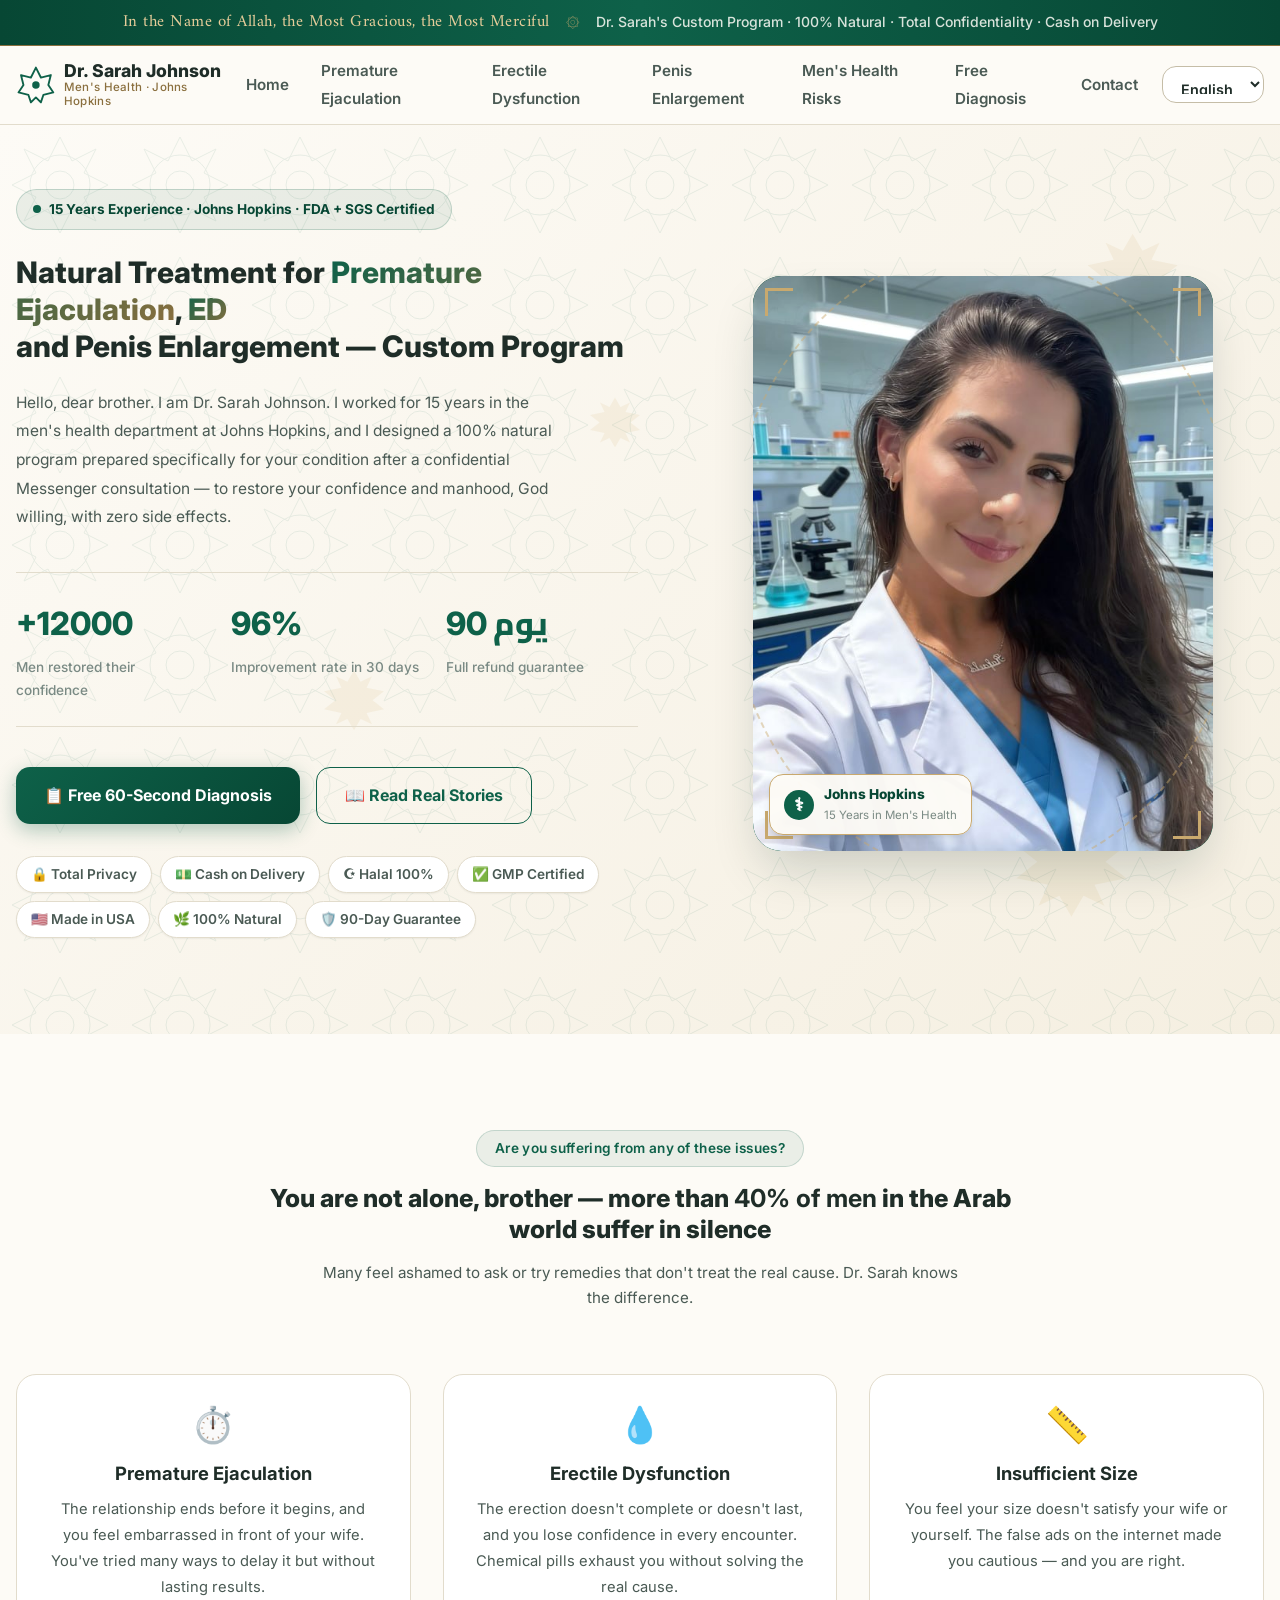
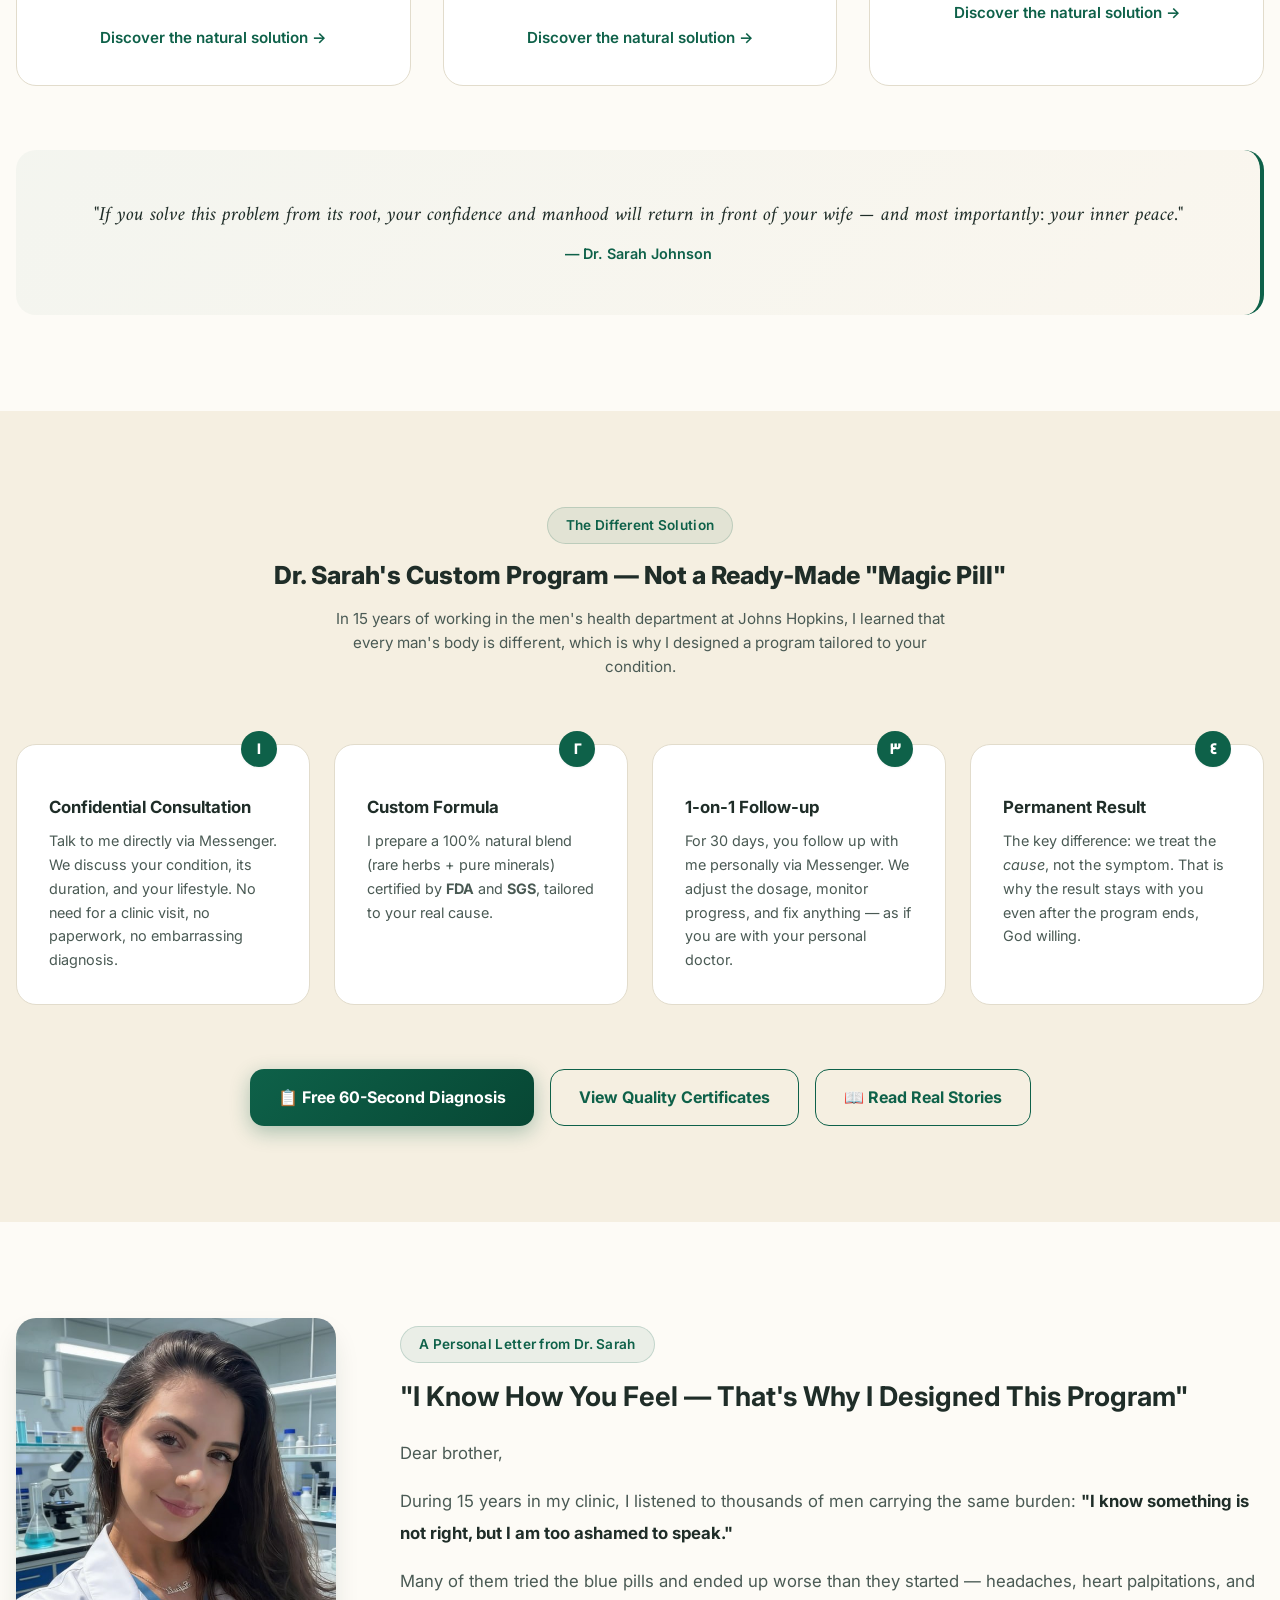
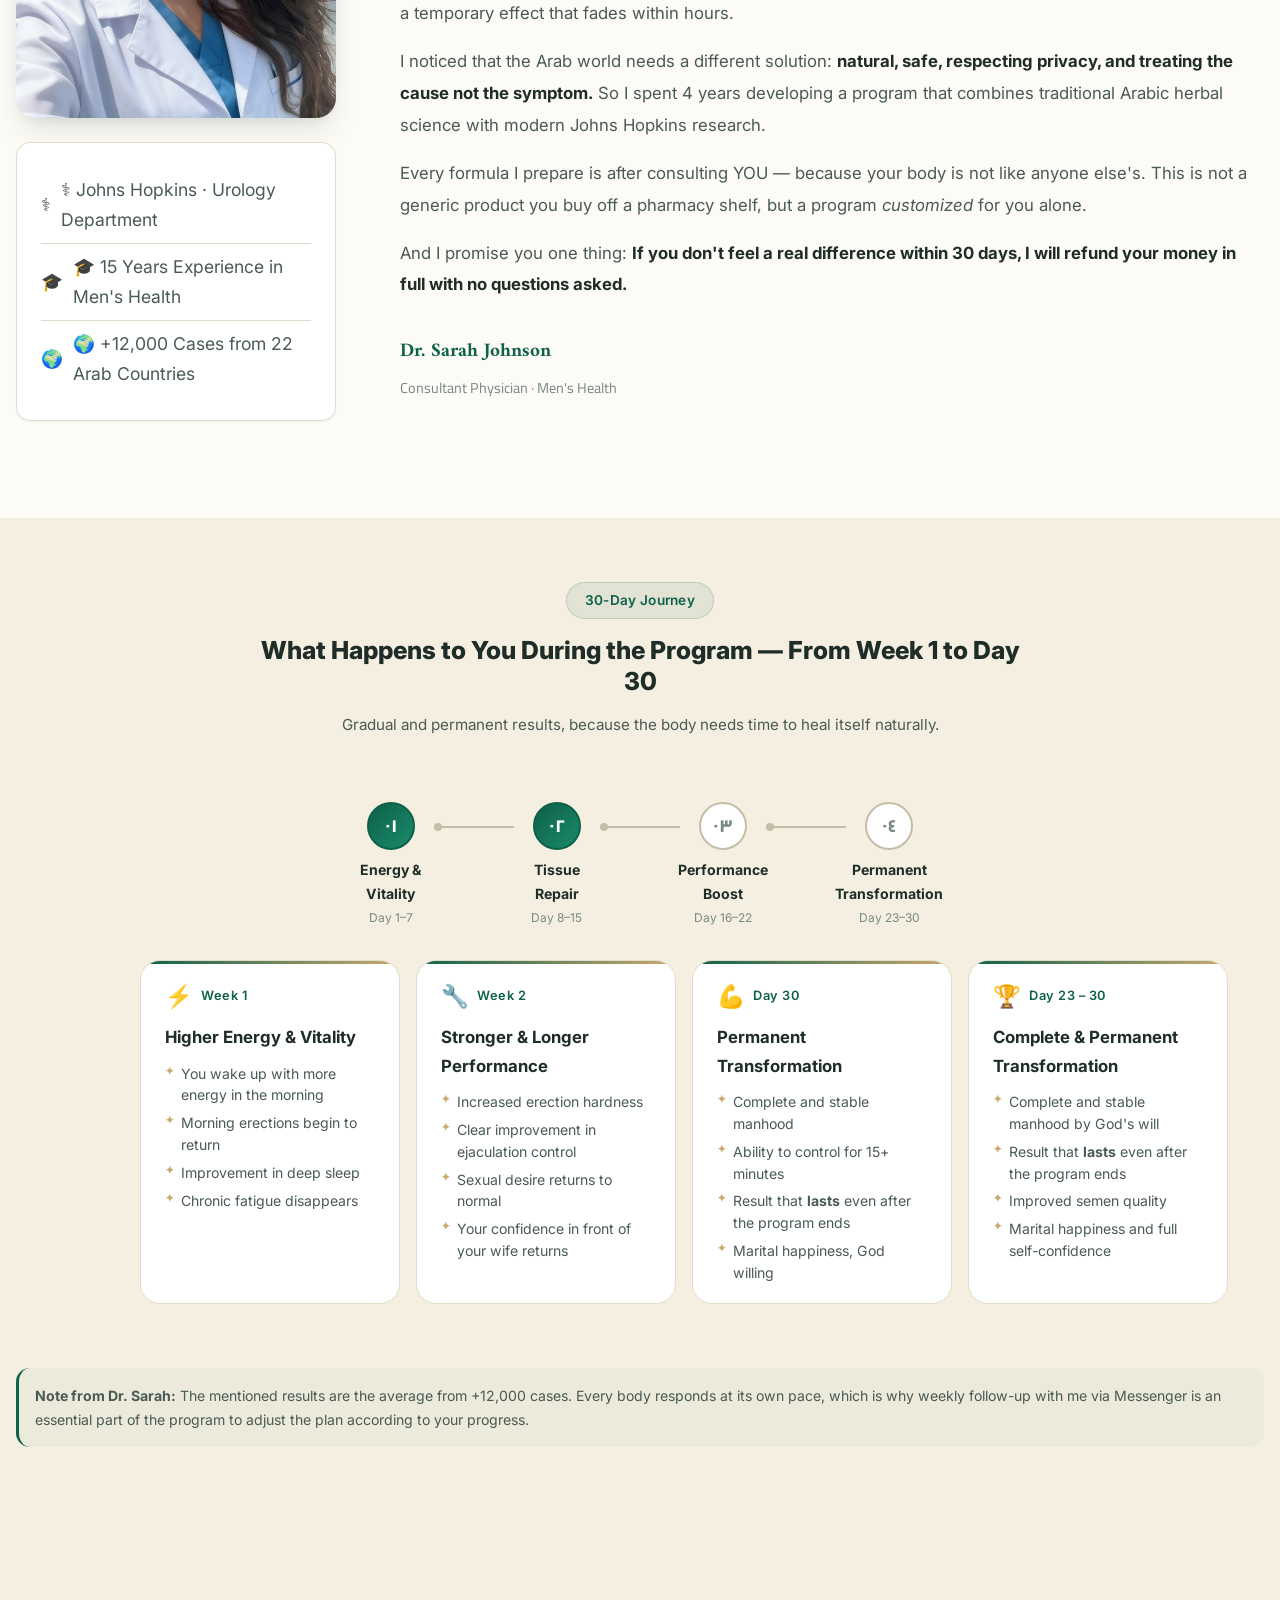
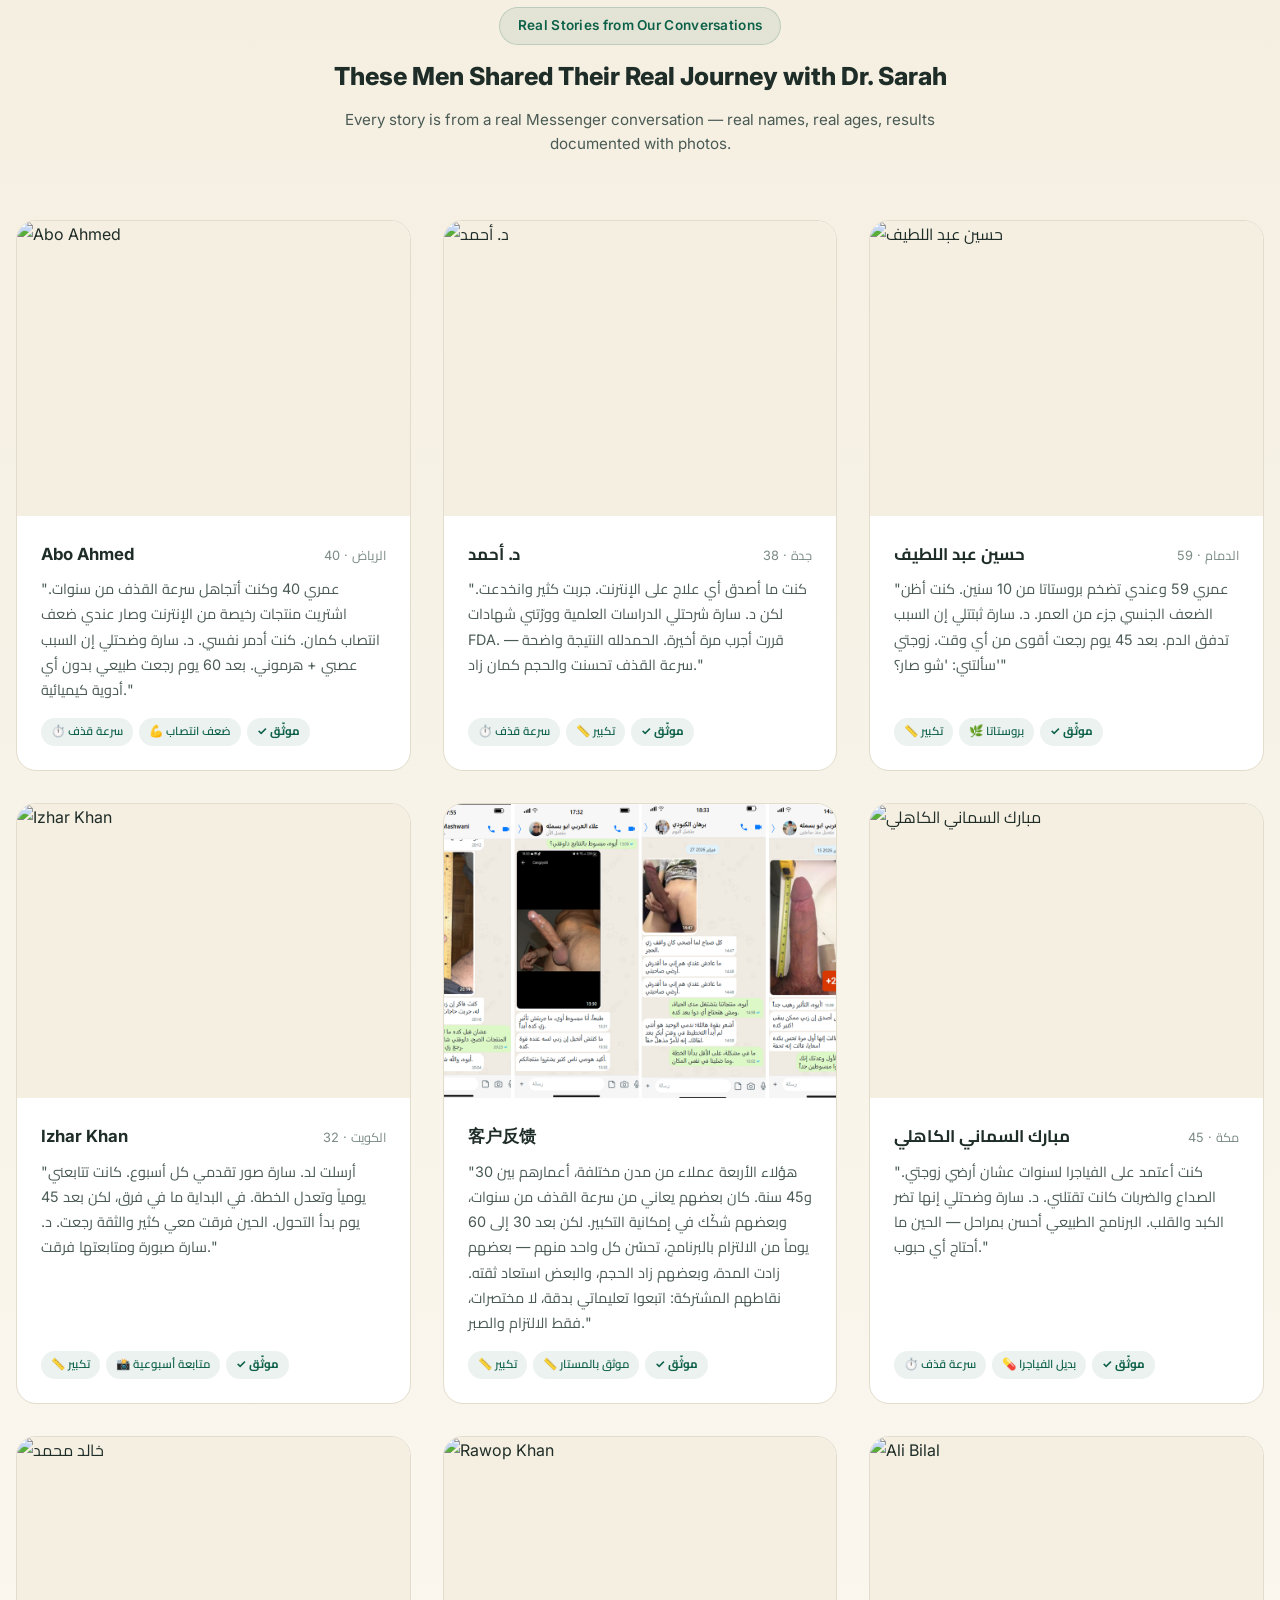
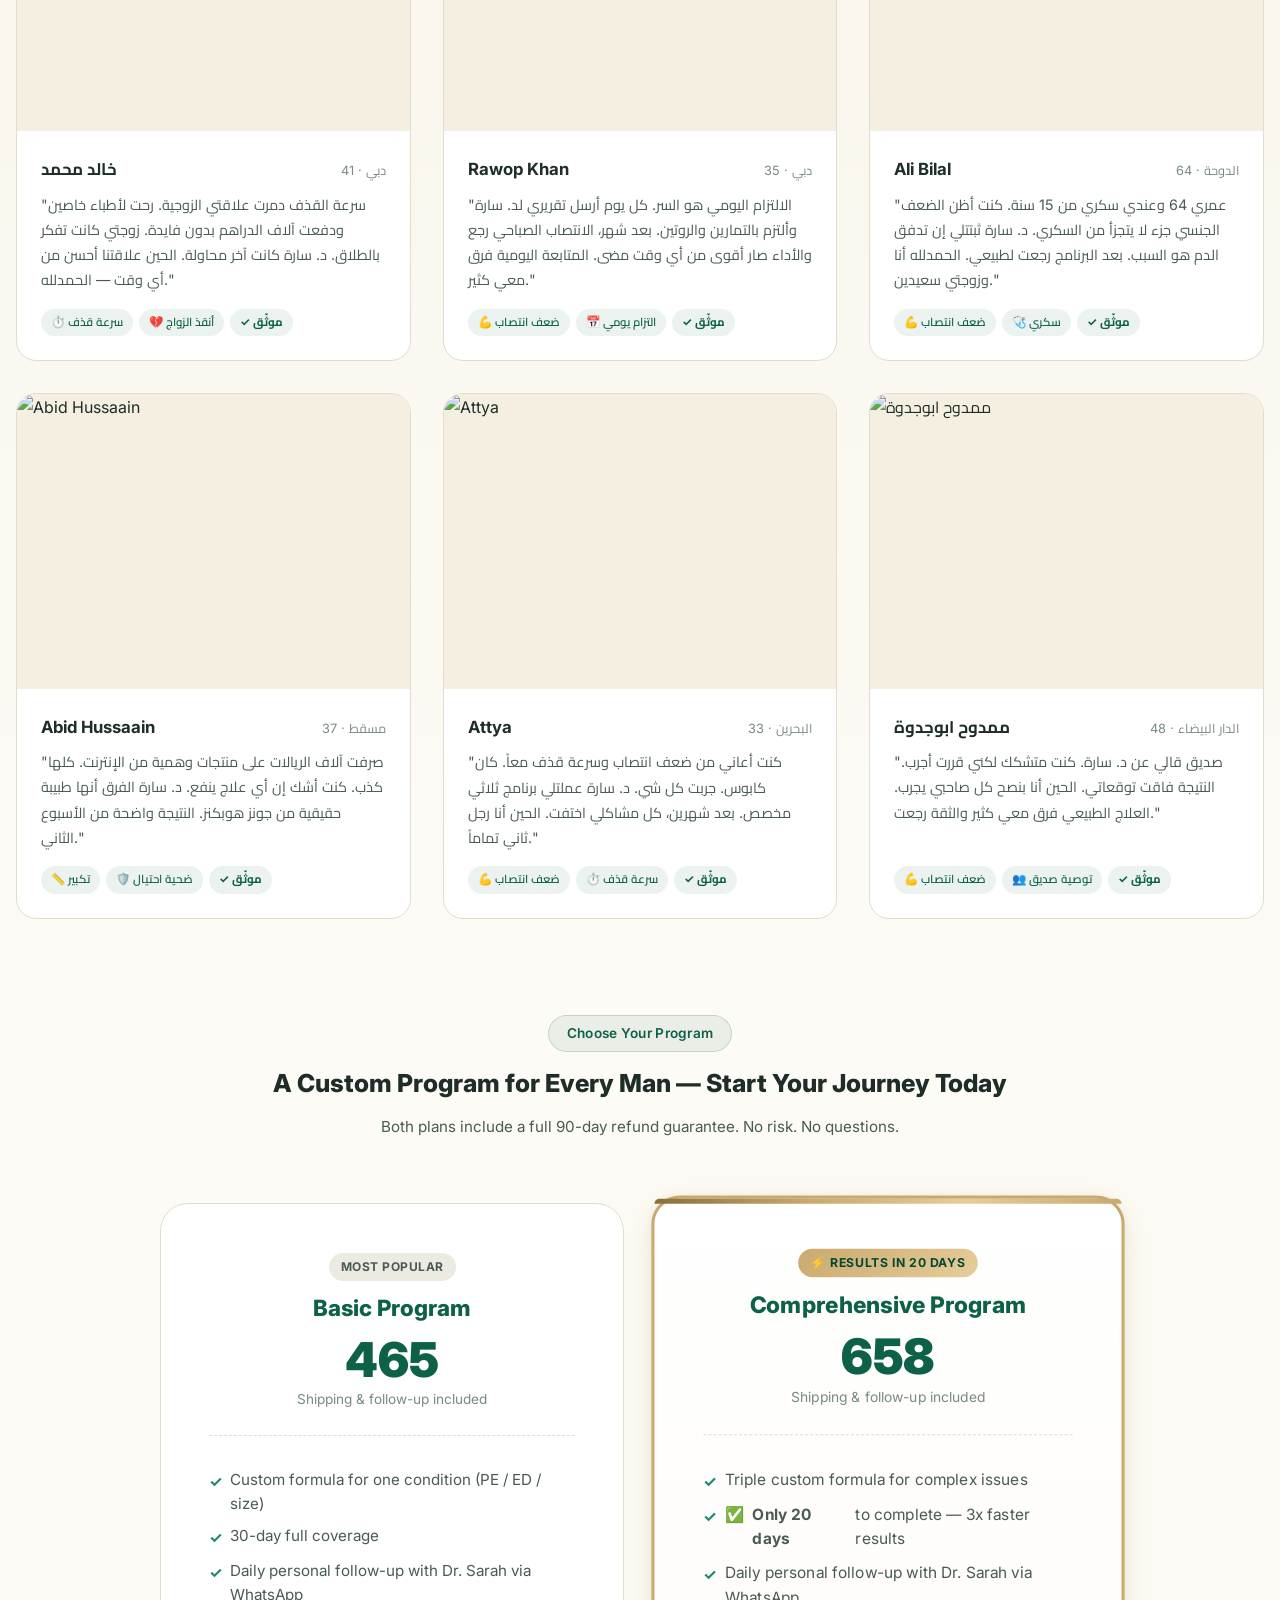
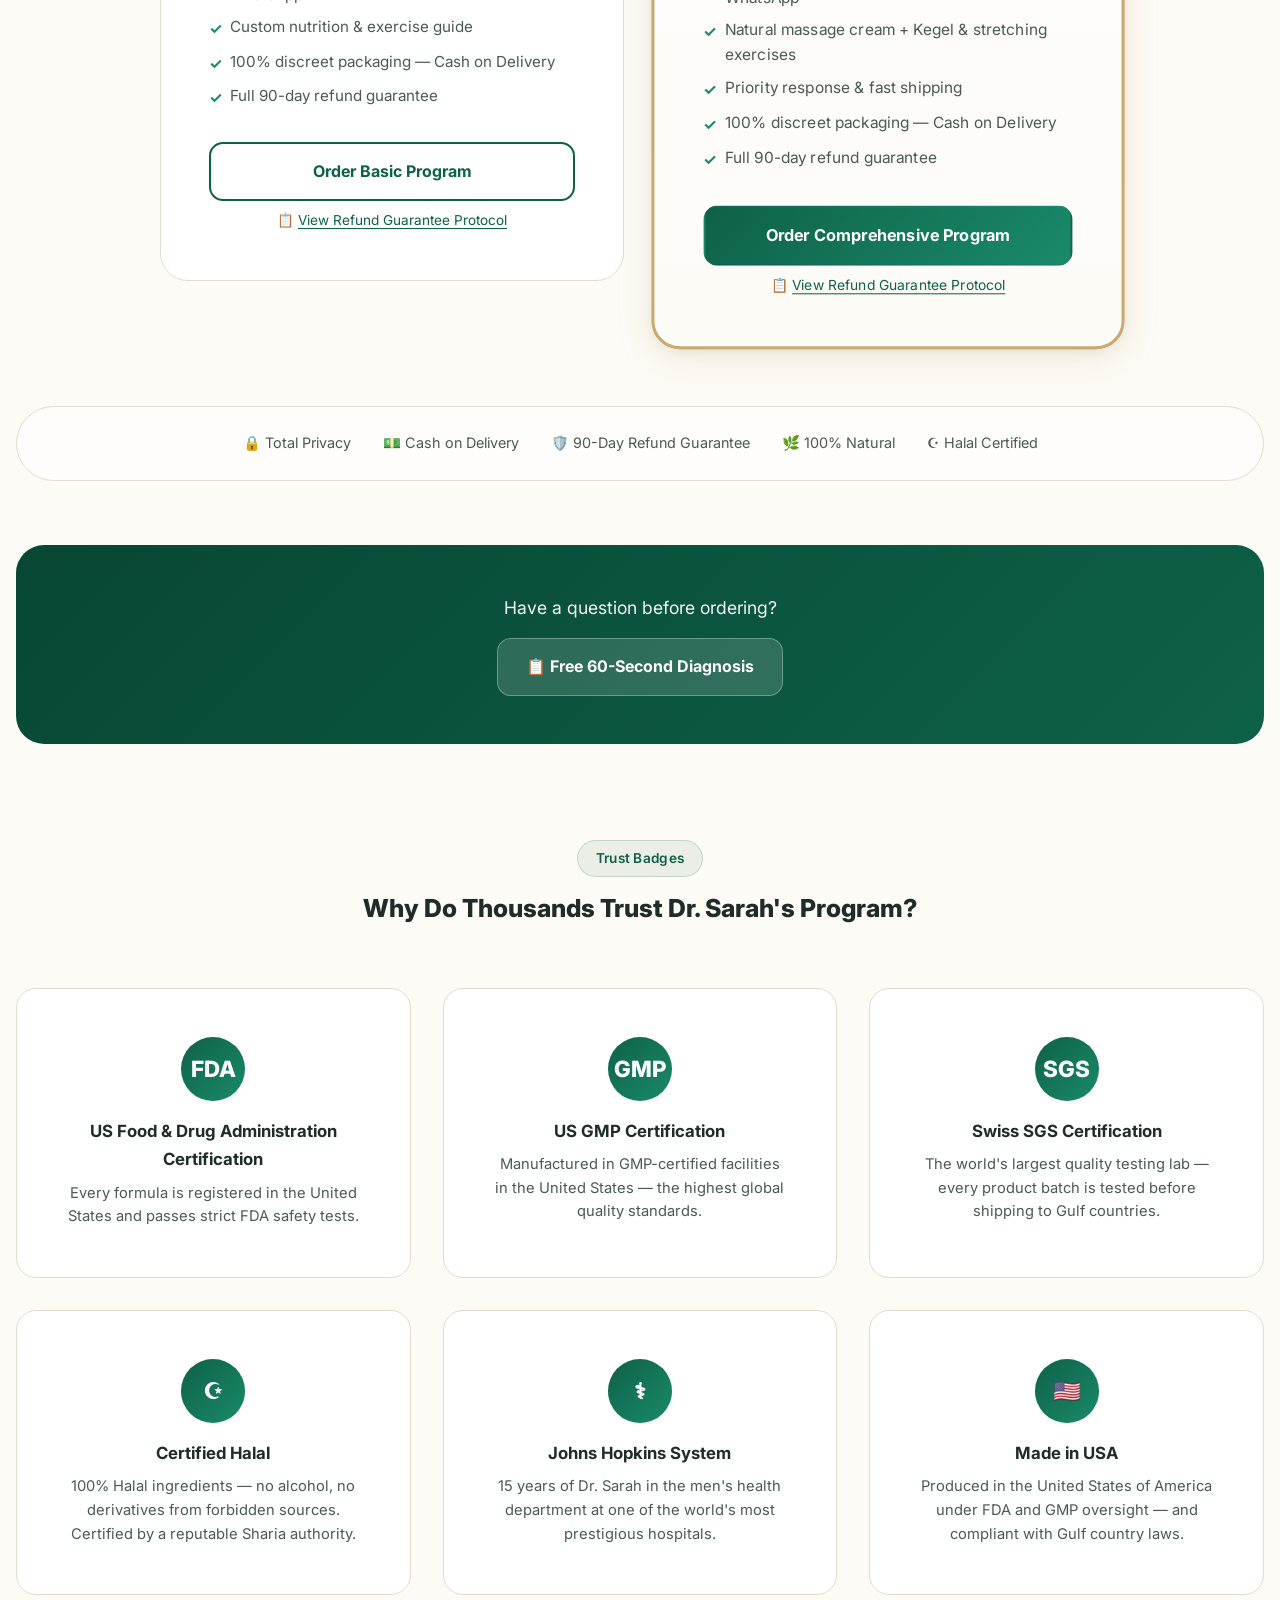
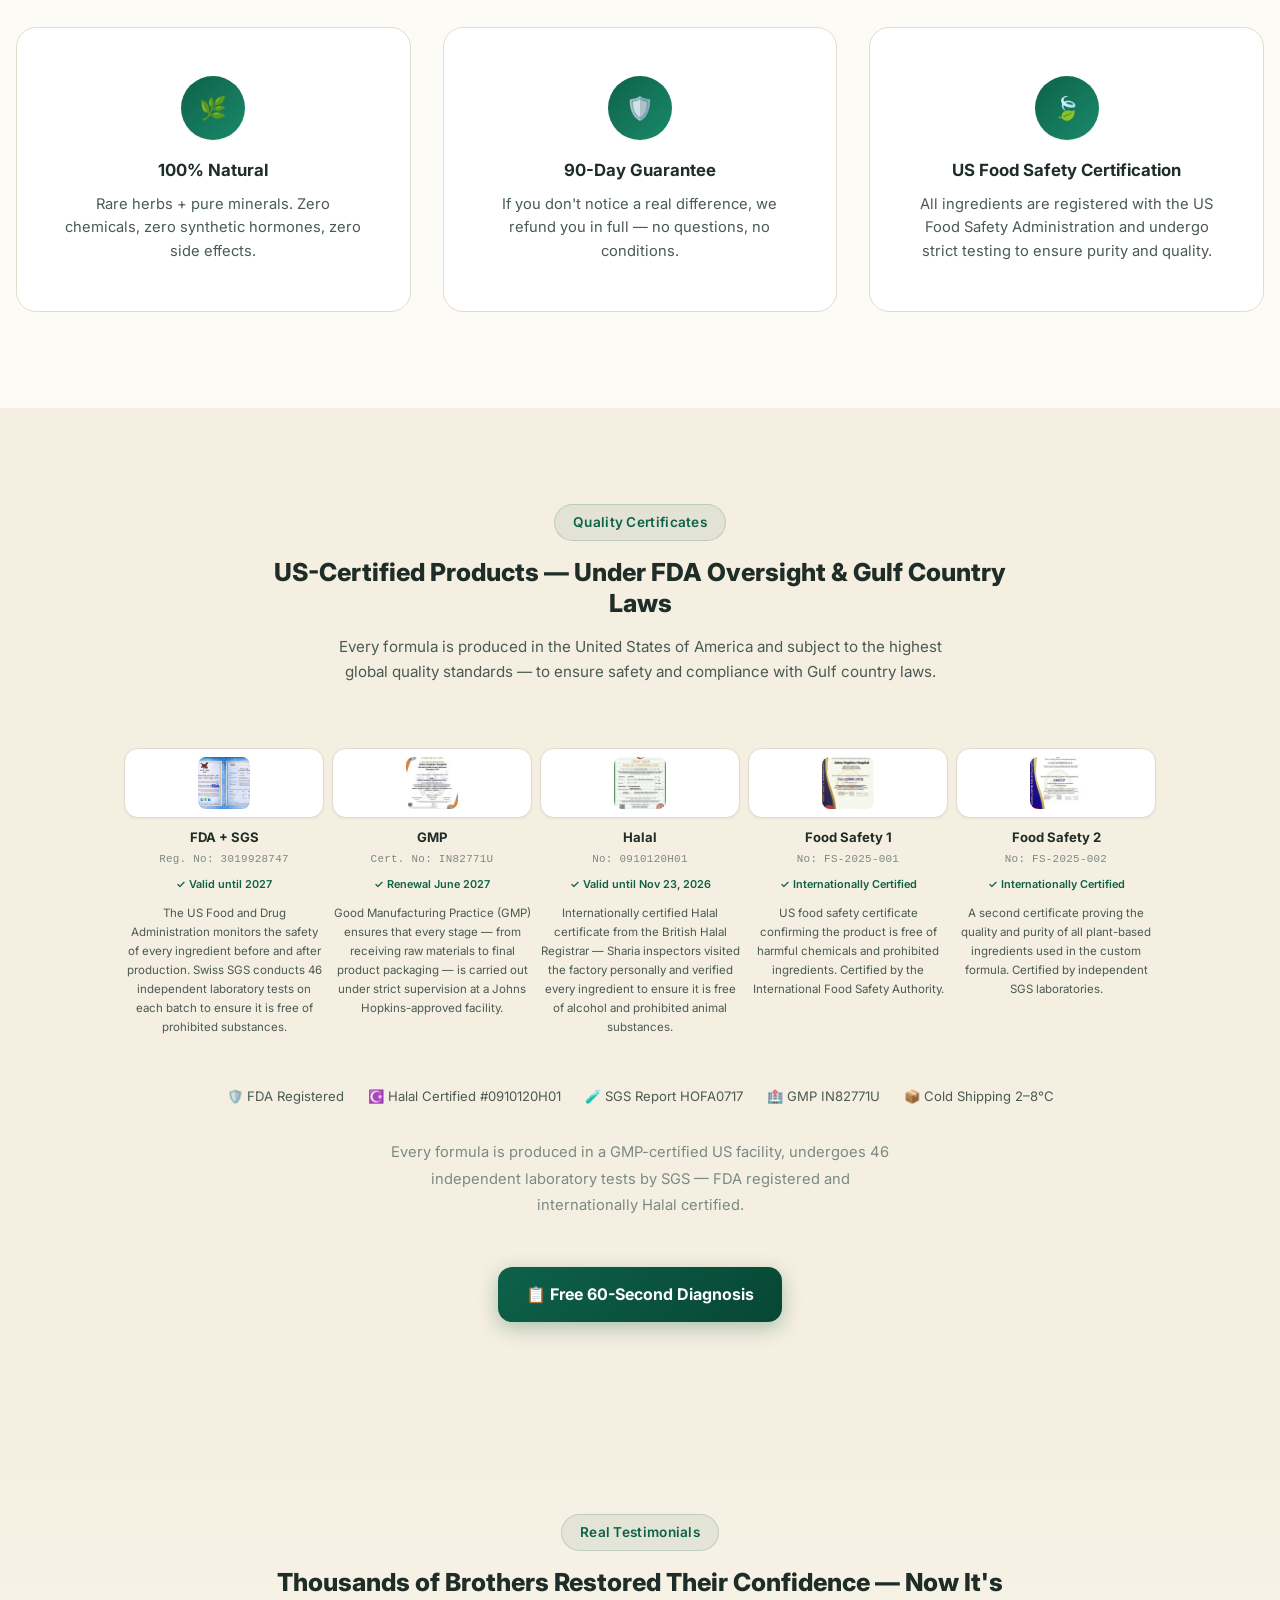
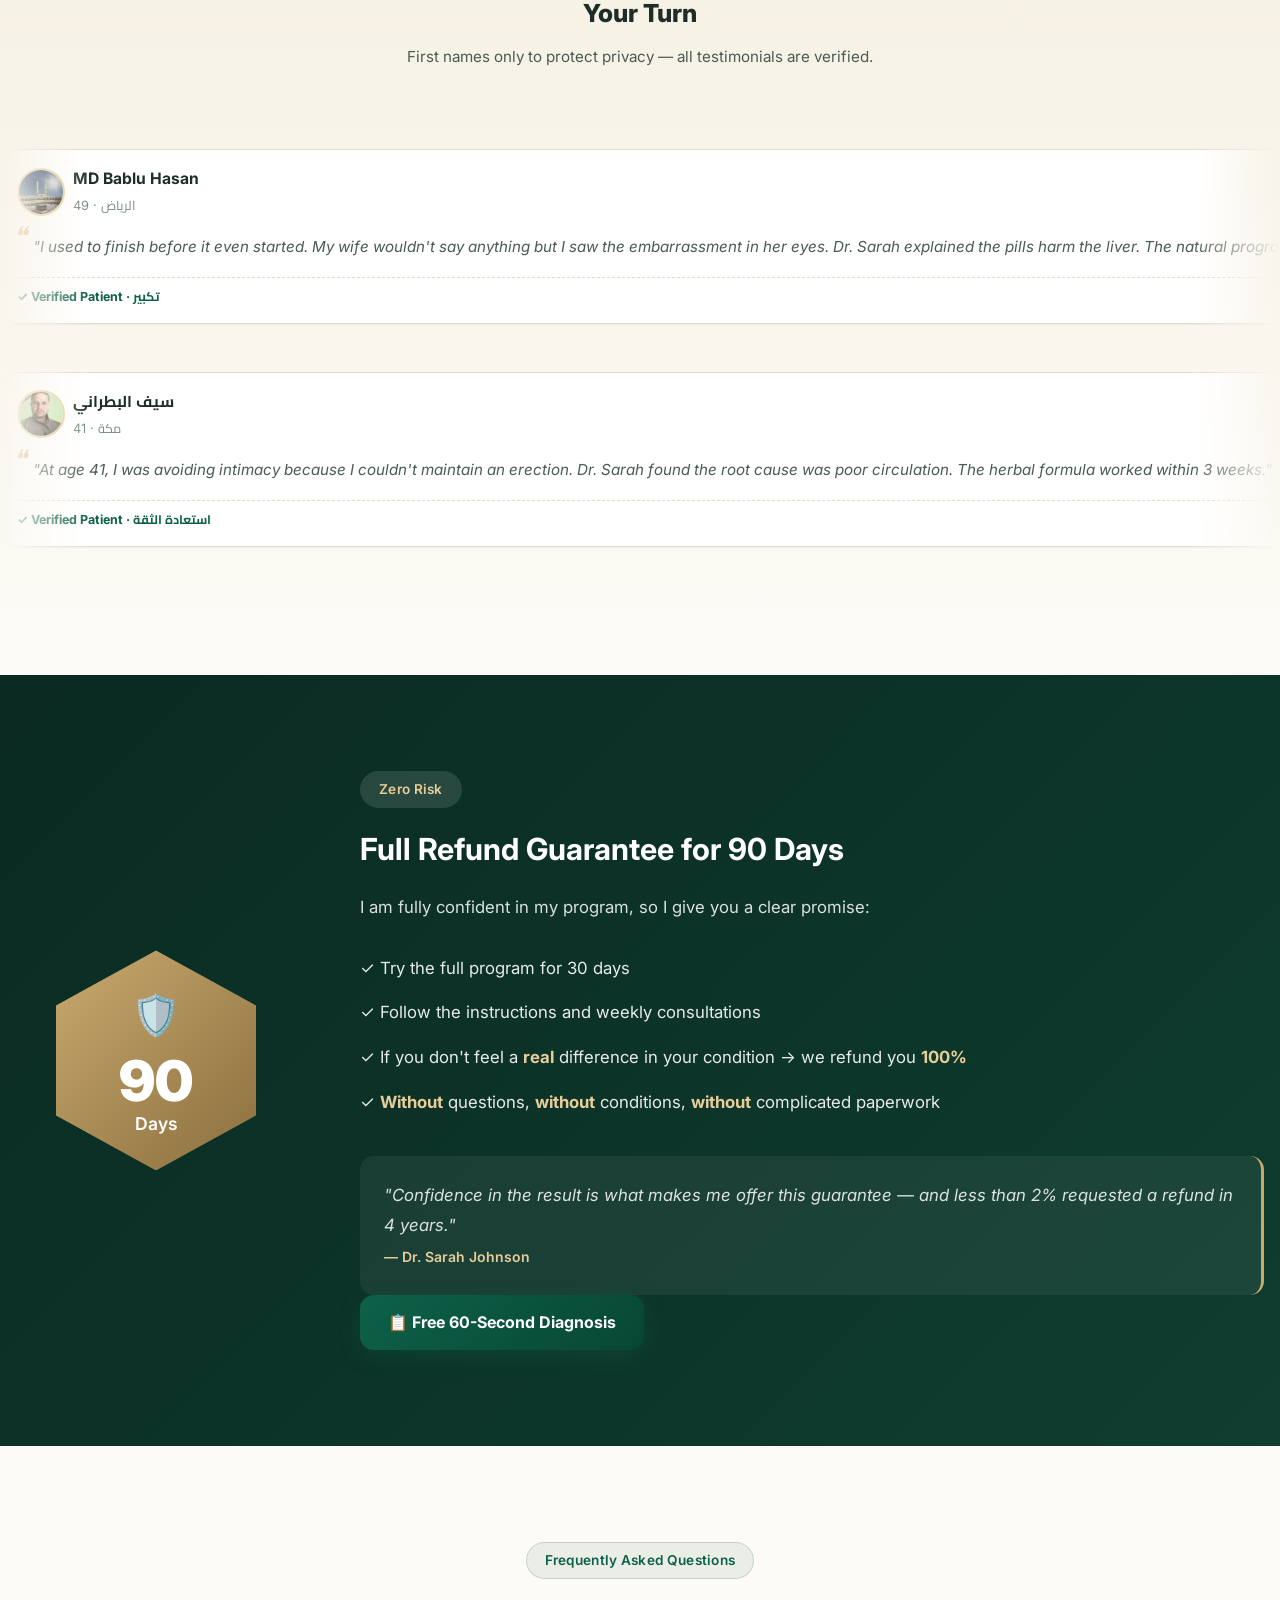
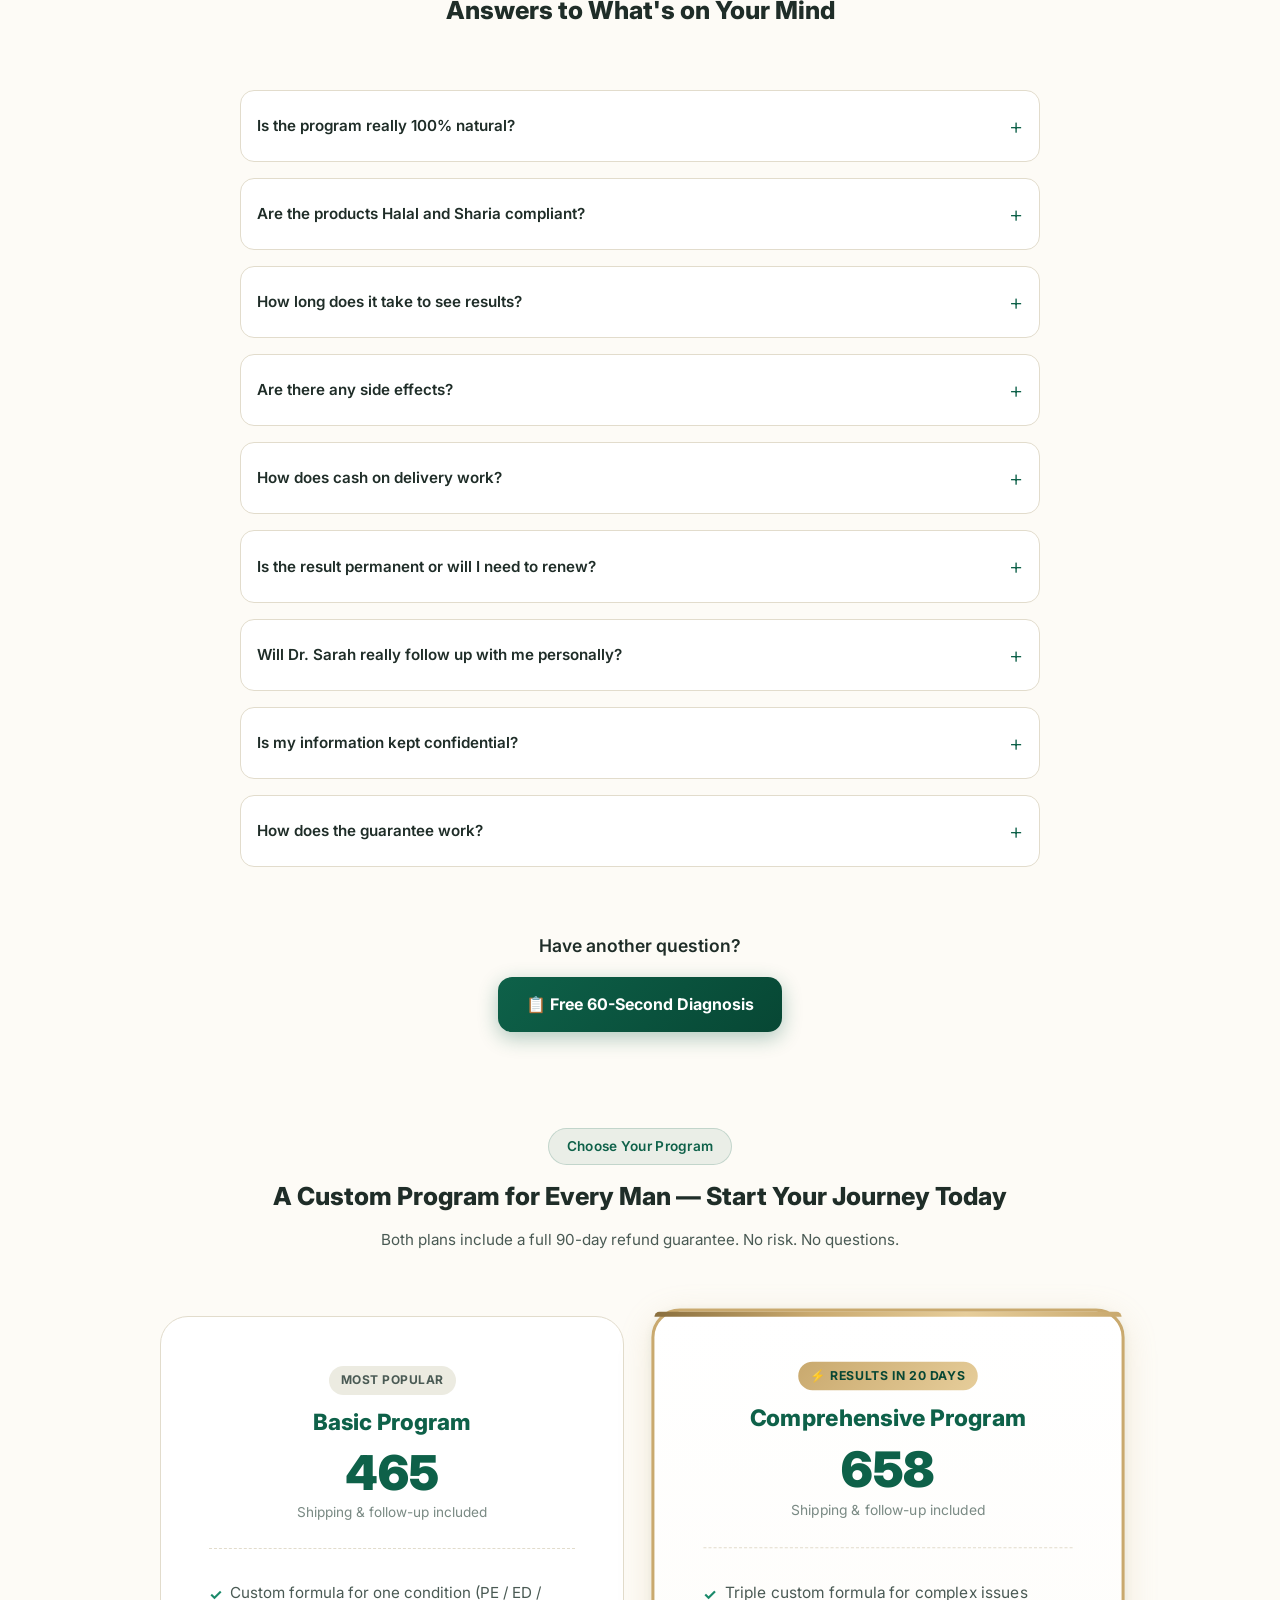
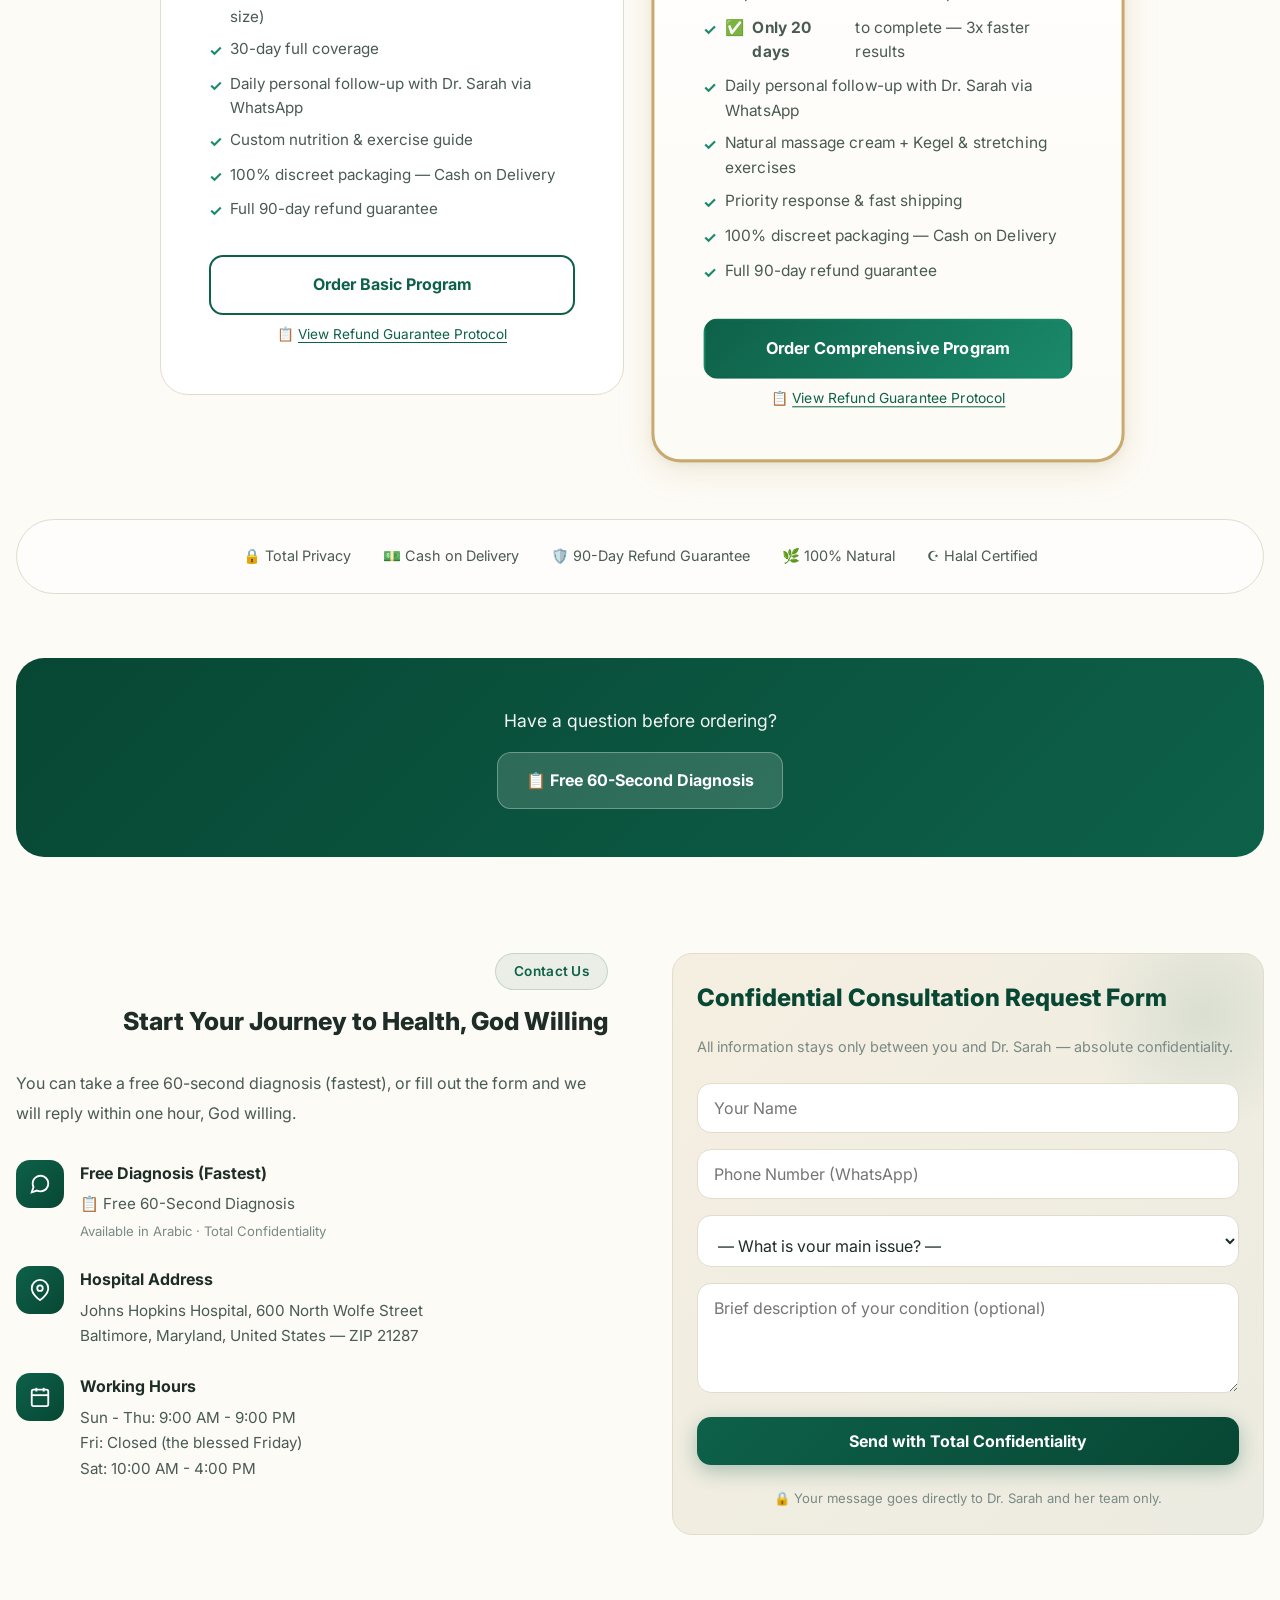
==== commit 4031d2e8: "真实故事名字改为截图中人物真实姓名，更新图片路径 根据文件夹中重命名后的文件名（已包含人物真实姓名）， 更新12个故事的名字、alt属性和图片src路径：  1. Abo Ahmed 2. د. أح" ====
--- a/index.html
+++ b/index.html
@@ -396,12 +396,12 @@
     <div class="stories-gallery">
       <div class="story-item">
         <div class="story-img-wrap">
-          <img src="截图/40岁早泄不治疗使用便宜产品导致阳痿.png" alt="40岁早泄不治疗使用便宜产品导致阳痿" loading="lazy"/>
+          <img src="截图/Abo Ahmed  40岁早泄不治疗使用便宜产品导致阳痿.png" alt="Abo Ahmed" loading="lazy"/>
           <div class="story-img-overlay"><span>🔍</span></div>
         </div>
         <div class="story-content">
           <div class="story-content-header">
-            <h4>40岁早泄不治疗使用便宜产品导致阳痿</h4>
+            <h4>Abo Ahmed</h4>
             <span class="story-age">40 · الرياض</span>
           </div>
           <p>"عمري 40 وكنت أتجاهل سرعة القذف من سنوات. اشتريت منتجات رخيصة من الإنترنت وصار عندي ضعف انتصاب كمان. كنت أدمر نفسي. د. سارة وضحتلي إن السبب عصبي + هرموني. بعد 60 يوم رجعت طبيعي بدون أي أدوية كيميائية."</p>
@@ -415,12 +415,12 @@
 
       <div class="story-item">
         <div class="story-img-wrap">
-          <img src="截图/不信任早泄增大得到治疗.png" alt="不信任早泄增大得到治疗" loading="lazy"/>
+          <img src="截图/د. أحمد 不信任早泄增大得到治疗.png" alt="د. أحمد" loading="lazy"/>
           <div class="story-img-overlay"><span>🔍</span></div>
         </div>
         <div class="story-content">
           <div class="story-content-header">
-            <h4>不信任早泄增大得到治疗</h4>
+            <h4>د. أحمد</h4>
             <span class="story-age">38 · جدة</span>
           </div>
           <p>"كنت ما أصدق أي علاج على الإنترنت. جربت كثير وانخدعت. لكن د. سارة شرحتلي الدراسات العلمية وورّتني شهادات FDA. قررت أجرب مرة أخيرة. الحمدلله النتيجة واضحة — سرعة القذف تحسنت والحجم كمان زاد."</p>
@@ -434,12 +434,12 @@
 
       <div class="story-item">
         <div class="story-img-wrap">
-          <img src="截图/前列腺增大改善好-59岁.png" alt="前列腺增大改善好-59岁" loading="lazy"/>
+          <img src="截图/حسين عبد اللطيف前列腺增大改善好-59岁.png" alt="حسين عبد اللطيف" loading="lazy"/>
           <div class="story-img-overlay"><span>🔍</span></div>
         </div>
         <div class="story-content">
           <div class="story-content-header">
-            <h4>前列腺增大改善好-59岁</h4>
+            <h4>حسين عبد اللطيف</h4>
             <span class="story-age">59 · الدمام</span>
           </div>
           <p>"عمري 59 وعندي تضخم بروستاتا من 10 سنين. كنت أظن الضعف الجنسي جزء من العمر. د. سارة ثبتتلي إن السبب تدفق الدم. بعد 45 يوم رجعت أقوى من أي وقت. زوجتي سألتني: 'شو صار؟'"</p>
@@ -453,12 +453,12 @@
 
       <div class="story-item">
         <div class="story-img-wrap">
-          <img src="截图/增大反馈.png" alt="增大反馈" loading="lazy"/>
+          <img src="截图/Izhar Khan 增大反馈.png" alt="Izhar Khan" loading="lazy"/>
           <div class="story-img-overlay"><span>🔍</span></div>
         </div>
         <div class="story-content">
           <div class="story-content-header">
-            <h4>增大反馈</h4>
+            <h4>Izhar Khan</h4>
             <span class="story-age">32 · الكويت</span>
           </div>
           <p>"أرسلت لد. سارة صور تقدمي كل أسبوع. كانت تتابعني يومياً وتعدل الخطة. في البداية ما في فرق، لكن بعد 45 يوم بدأ التحول. الحين فرقت معي كثير والثقة رجعت. د. سارة صبورة ومتابعتها فرقت."</p>
@@ -490,12 +490,12 @@
 
       <div class="story-item">
         <div class="story-img-wrap">
-          <img src="截图/早泄靠伟哥满足妻子.png" alt="早泄靠伟哥满足妻子" loading="lazy"/>
+          <img src="截图/مبارك السماني الكاهلي 早泄靠伟哥满足妻子.png" alt="مبارك السماني الكاهلي" loading="lazy"/>
           <div class="story-img-overlay"><span>🔍</span></div>
         </div>
         <div class="story-content">
           <div class="story-content-header">
-            <h4>早泄靠伟哥满足妻子</h4>
+            <h4>مبارك السماني الكاهلي</h4>
             <span class="story-age">45 · مكة</span>
           </div>
           <p>"كنت أعتمد على الفياجرا لسنوات عشان أرضي زوجتي. الصداع والضربات كانت تقتلني. د. سارة وضحتلي إنها تضر الكبد والقلب. البرنامج الطبيعي أحسن بمراحل — الحين ما أحتاج أي حبوب."</p>
@@ -509,12 +509,12 @@
 
       <div class="story-item">
         <div class="story-img-wrap">
-          <img src="截图/早泄，看私人医生耽误治疗妻子感情破裂.png" alt="早泄，看私人医生耽误治疗妻子感情破裂" loading="lazy"/>
+          <img src="截图/خالد محمد 早泄،看私人医生耽误治疗妻子感情破裂.png" alt="خالد محمد" loading="lazy"/>
           <div class="story-img-overlay"><span>🔍</span></div>
         </div>
         <div class="story-content">
           <div class="story-content-header">
-            <h4>早泄，看私人医生耽误治疗妻子感情破裂</h4>
+            <h4>خالد محمد</h4>
             <span class="story-age">41 · دبي</span>
           </div>
           <p>"سرعة القذف دمرت علاقتي الزوجية. رحت لأطباء خاصين ودفعت آلاف الدراهم بدون فايدة. زوجتي كانت تفكر بالطلاق. د. سارة كانت آخر محاولة. الحين علاقتنا أحسن من أي وقت — الحمدلله."</p>
@@ -528,12 +528,12 @@
 
       <div class="story-item">
         <div class="story-img-wrap">
-          <img src="截图/每日反馈.png" alt="每日反馈" loading="lazy"/>
+          <img src="截图/Rawop Khan每日反馈.png" alt="Rawop Khan" loading="lazy"/>
           <div class="story-img-overlay"><span>🔍</span></div>
         </div>
         <div class="story-content">
           <div class="story-content-header">
-            <h4>每日反馈</h4>
+            <h4>Rawop Khan</h4>
             <span class="story-age">35 · دبي</span>
           </div>
           <p>"الالتزام اليومي هو السر. كل يوم أرسل تقريري لد. سارة وألتزم بالتمارين والروتين. بعد شهر، الانتصاب الصباحي رجع والأداء صار أقوى من أي وقت مضى. المتابعة اليومية فرق معي كثير."</p>
@@ -547,12 +547,12 @@
 
       <div class="story-item">
         <div class="story-img-wrap">
-          <img src="截图/糖尿病改善-64岁.png" alt="糖尿病改善-64岁" loading="lazy"/>
+          <img src="截图/Ali Bilal糖尿病改善-64岁.png" alt="Ali Bilal" loading="lazy"/>
           <div class="story-img-overlay"><span>🔍</span></div>
         </div>
         <div class="story-content">
           <div class="story-content-header">
-            <h4>糖尿病改善-64岁</h4>
+            <h4>Ali Bilal</h4>
             <span class="story-age">64 · الدوحة</span>
           </div>
           <p>"عمري 64 وعندي سكري من 15 سنة. كنت أظن الضعف الجنسي جزء لا يتجزأ من السكري. د. سارة ثبتتلي إن تدفق الدم هو السبب. بعد البرنامج رجعت لطبيعي. الحمدلله أنا وزوجتي سعيدين."</p>
@@ -566,12 +566,12 @@
 
       <div class="story-item">
         <div class="story-img-wrap">
-          <img src="截图/购买过其它无效产品.png" alt="购买过其它无效产品" loading="lazy"/>
+          <img src="截图/Abid Hussaain购买过其它无效产品.png" alt="Abid Hussaain" loading="lazy"/>
           <div class="story-img-overlay"><span>🔍</span></div>
         </div>
         <div class="story-content">
           <div class="story-content-header">
-            <h4>购买过其它无效产品</h4>
+            <h4>Abid Hussaain</h4>
             <span class="story-age">37 · مسقط</span>
           </div>
           <p>"صرفت آلاف الريالات على منتجات وهمية من الإنترنت. كلها كذب. كنت أشك إن أي علاج ينفع. د. سارة الفرق أنها طبيبة حقيقية من جونز هوبكنز. النتيجة واضحة من الأسبوع الثاني."</p>
@@ -585,12 +585,12 @@
 
       <div class="story-item">
         <div class="story-img-wrap">
-          <img src="截图/阳痿早泄改善好.png" alt="阳痿早泄改善好" loading="lazy"/>
+          <img src="截图/Attya阳痿早泄改善好.png" alt="Attya" loading="lazy"/>
           <div class="story-img-overlay"><span>🔍</span></div>
         </div>
         <div class="story-content">
           <div class="story-content-header">
-            <h4>阳痿早泄改善好</h4>
+            <h4>Attya</h4>
             <span class="story-age">33 · البحرين</span>
           </div>
           <p>"كنت أعاني من ضعف انتصاب وسرعة قذف معاً. كان كابوس. جربت كل شي. د. سارة عملتلي برنامج ثلاثي مخصص. بعد شهرين، كل مشاكلي اختفت. الحين أنا رجل ثاني تماماً."</p>
@@ -604,12 +604,12 @@
 
       <div class="story-item">
         <div class="story-img-wrap">
-          <img src="截图/阳痿朋友介绍来治疗得到效果.png" alt="阳痿朋友介绍来治疗得到效果" loading="lazy"/>
+          <img src="截图/ممدوح ابوجدوة 阳痿朋友介绍来治疗得到效果.png" alt="ممدوح ابوجدوة" loading="lazy"/>
           <div class="story-img-overlay"><span>🔍</span></div>
         </div>
         <div class="story-content">
           <div class="story-content-header">
-            <h4>阳痿朋友介绍来治疗得到效果</h4>
+            <h4>ممدوح ابوجدوة</h4>
             <span class="story-age">48 · الدار البيضاء</span>
           </div>
           <p>"صديق قالي عن د. سارة. كنت متشكك لكني قررت أجرب. النتيجة فاقت توقعاتي. الحين أنا بنصح كل صاحبي يجرب. العلاج الطبيعي فرق معي كثير والثقة رجعت."</p>
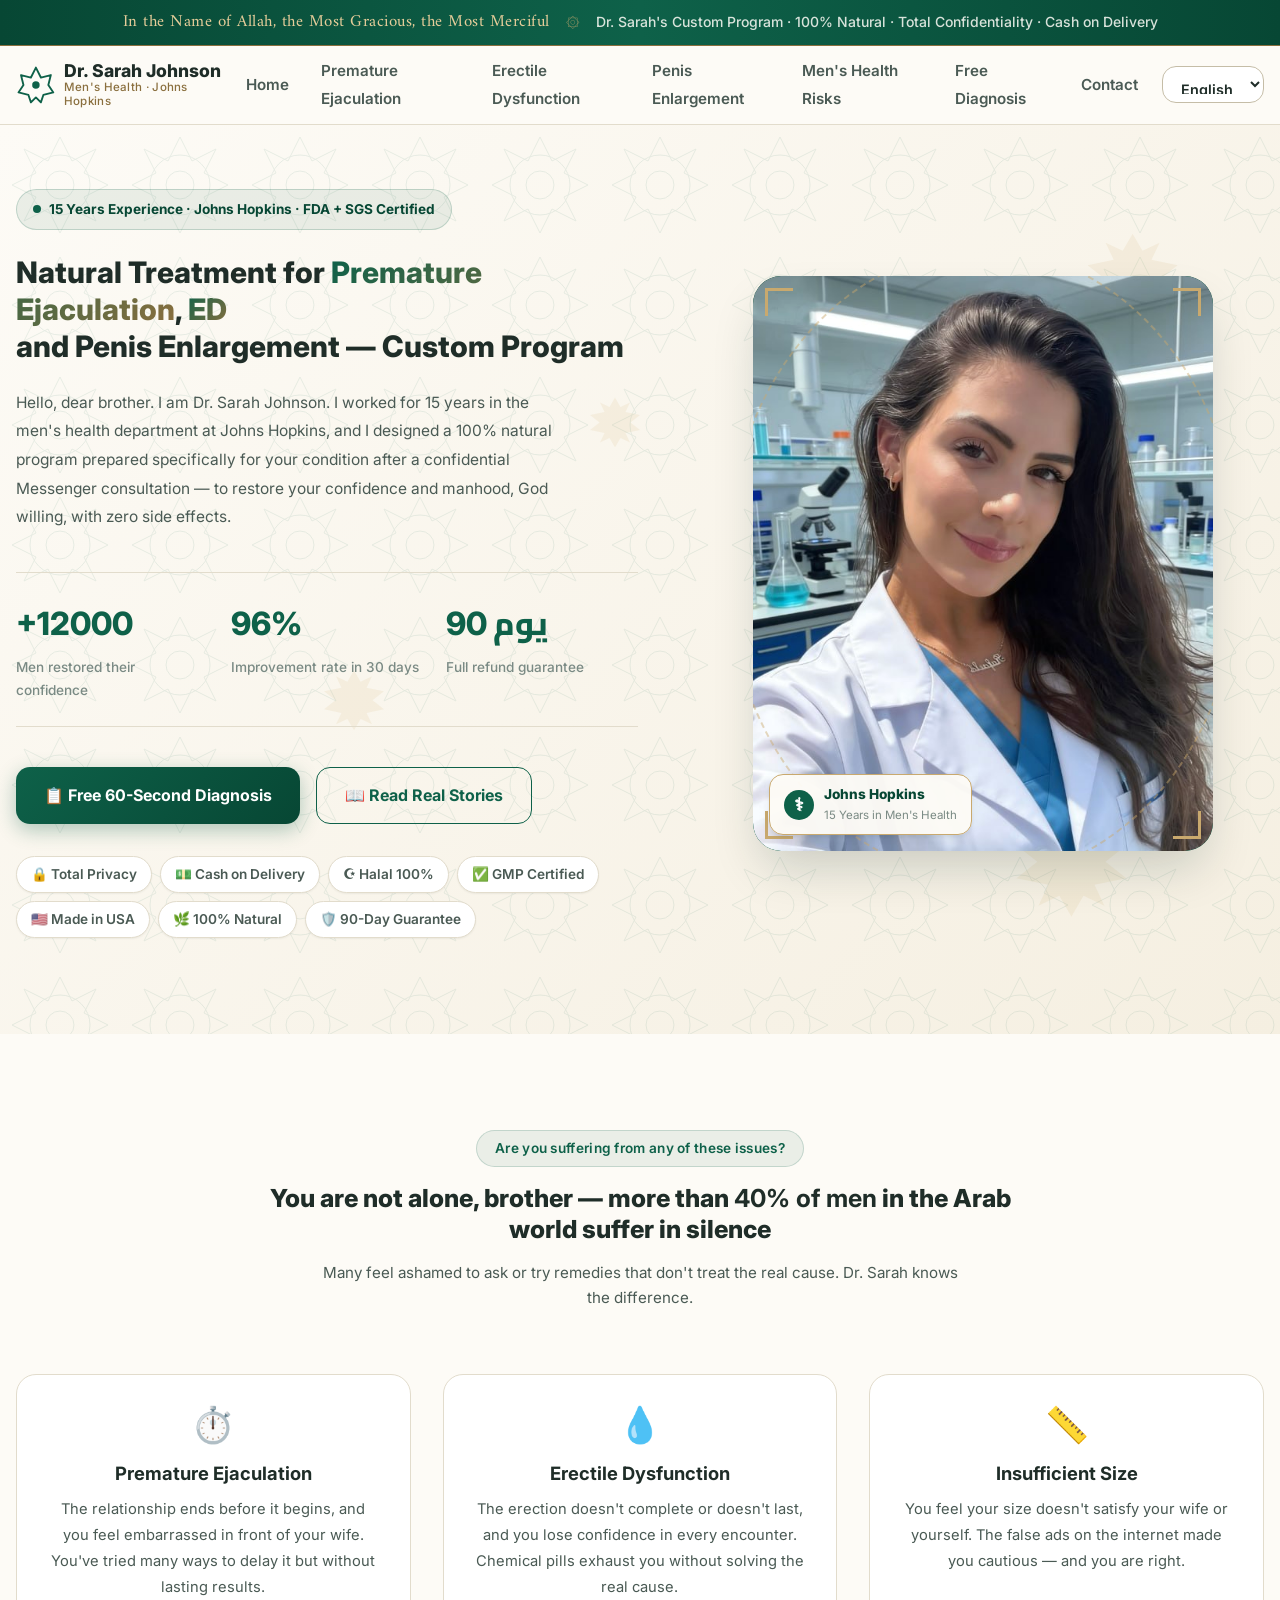
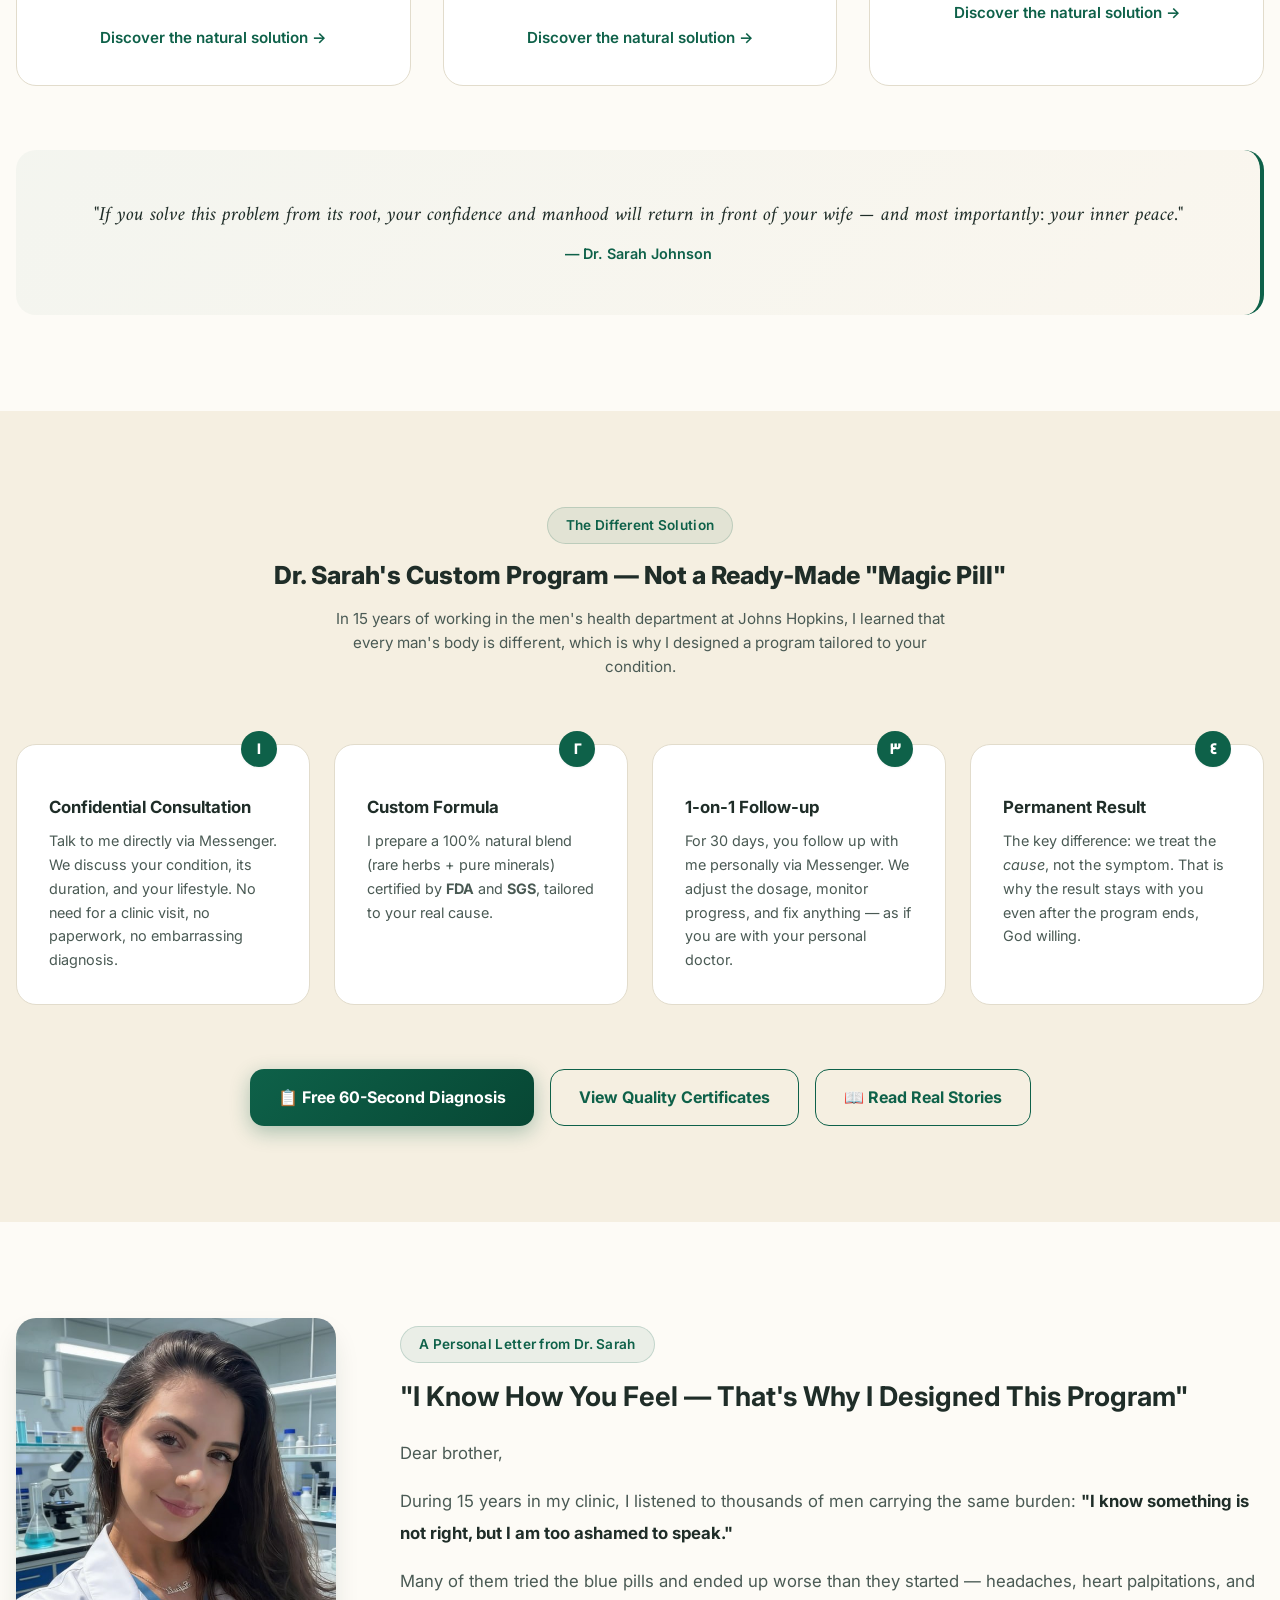
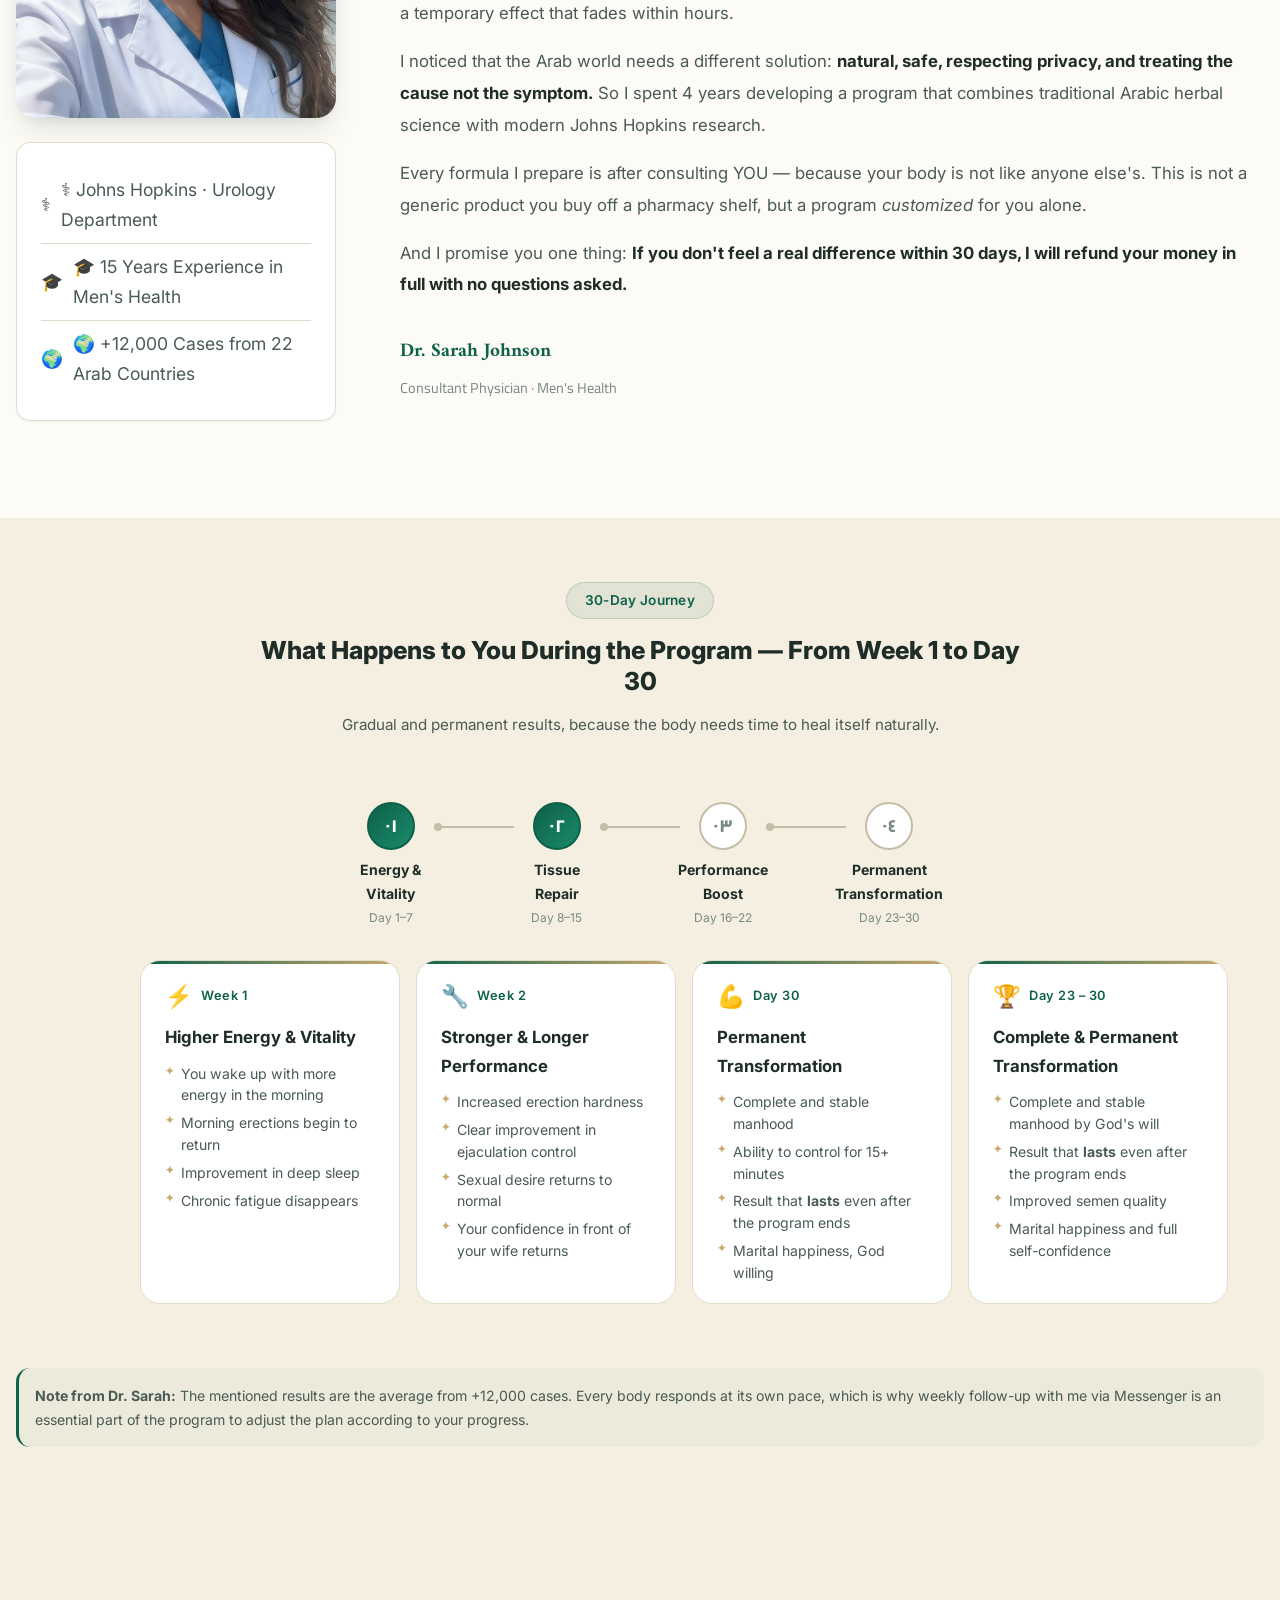
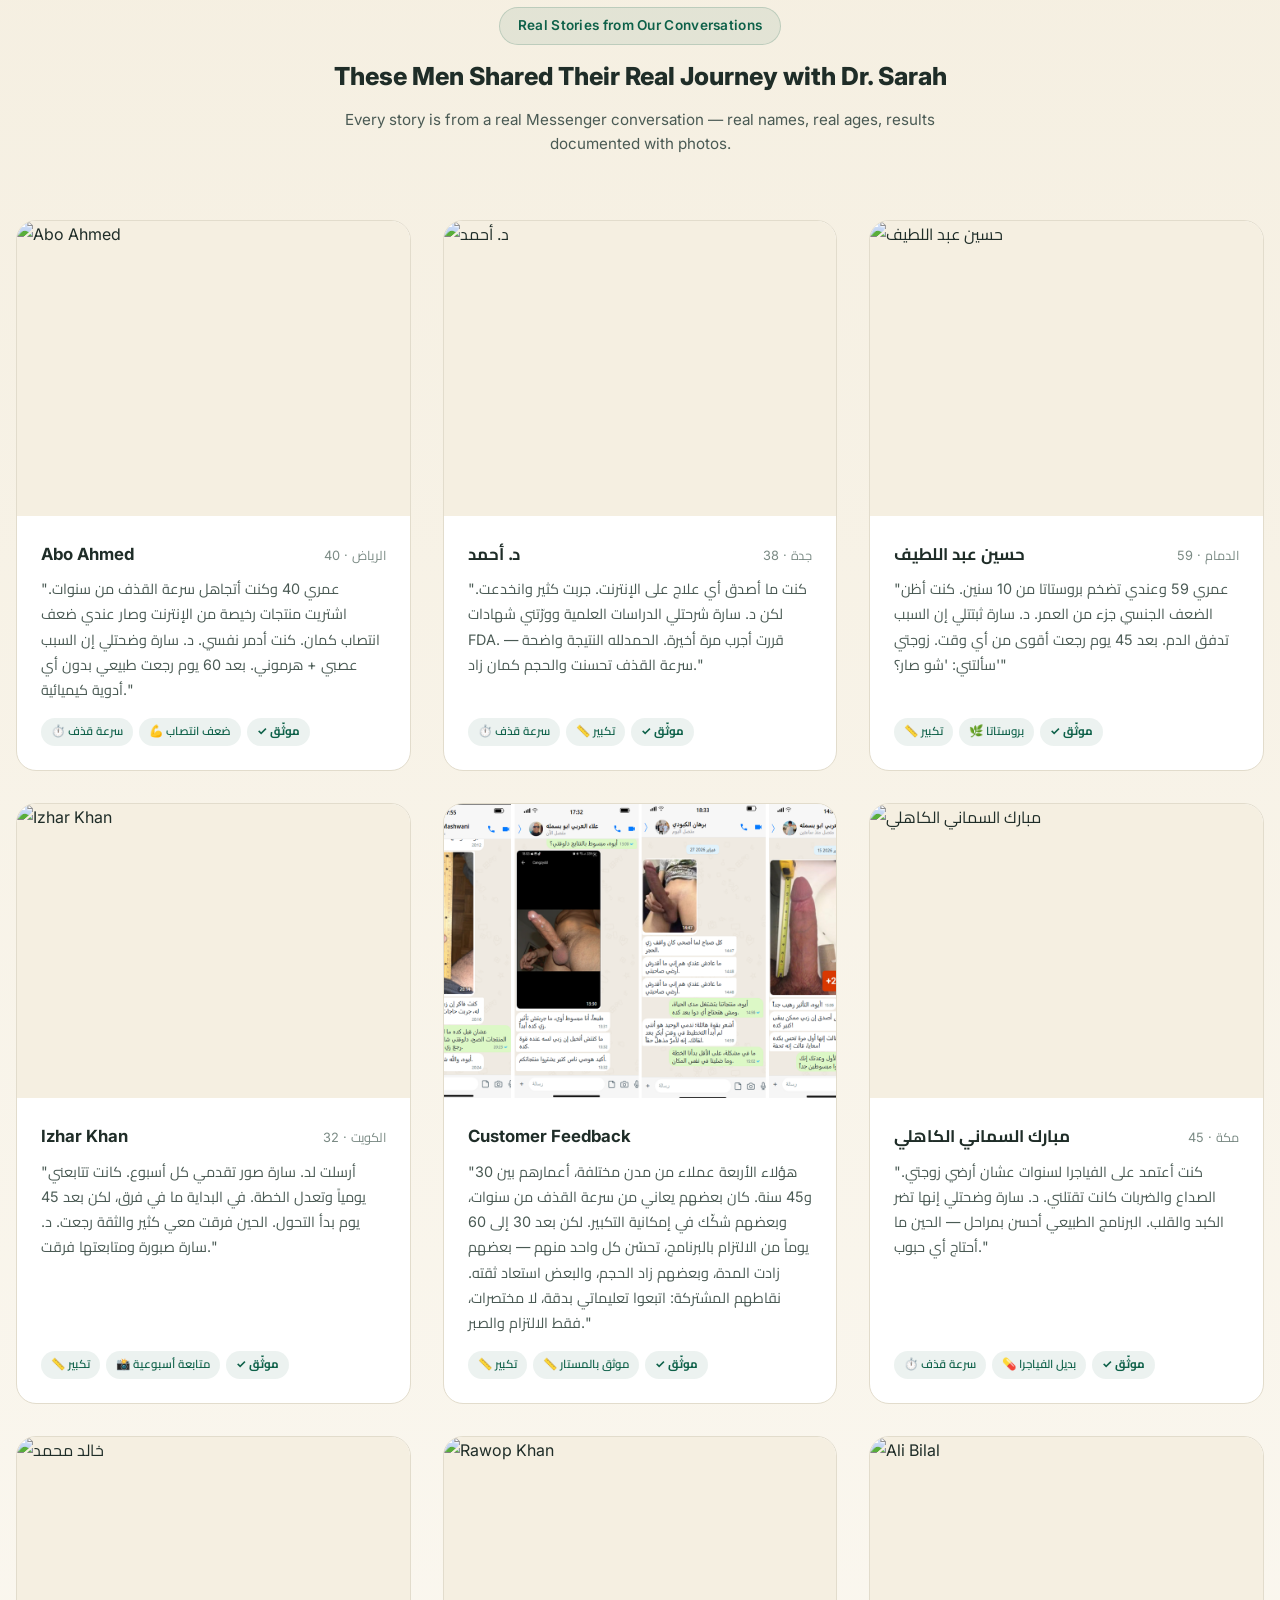
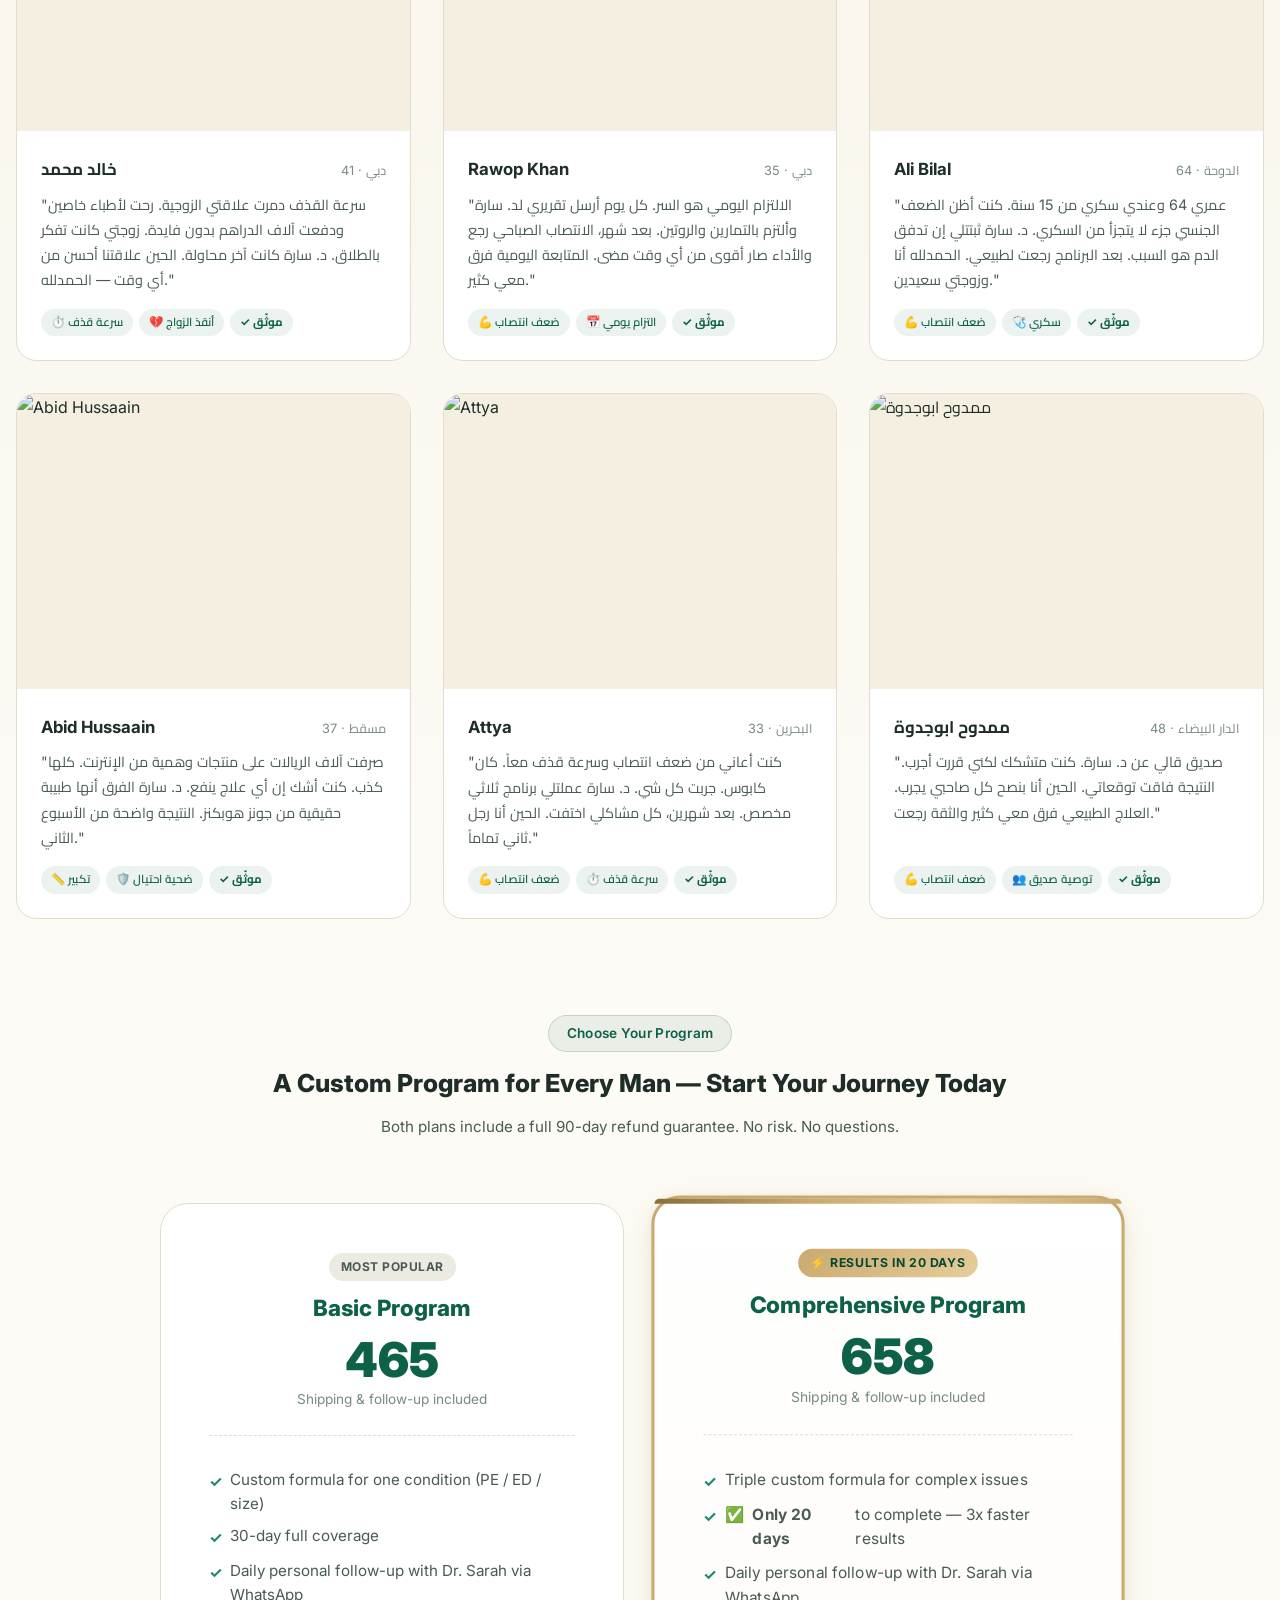
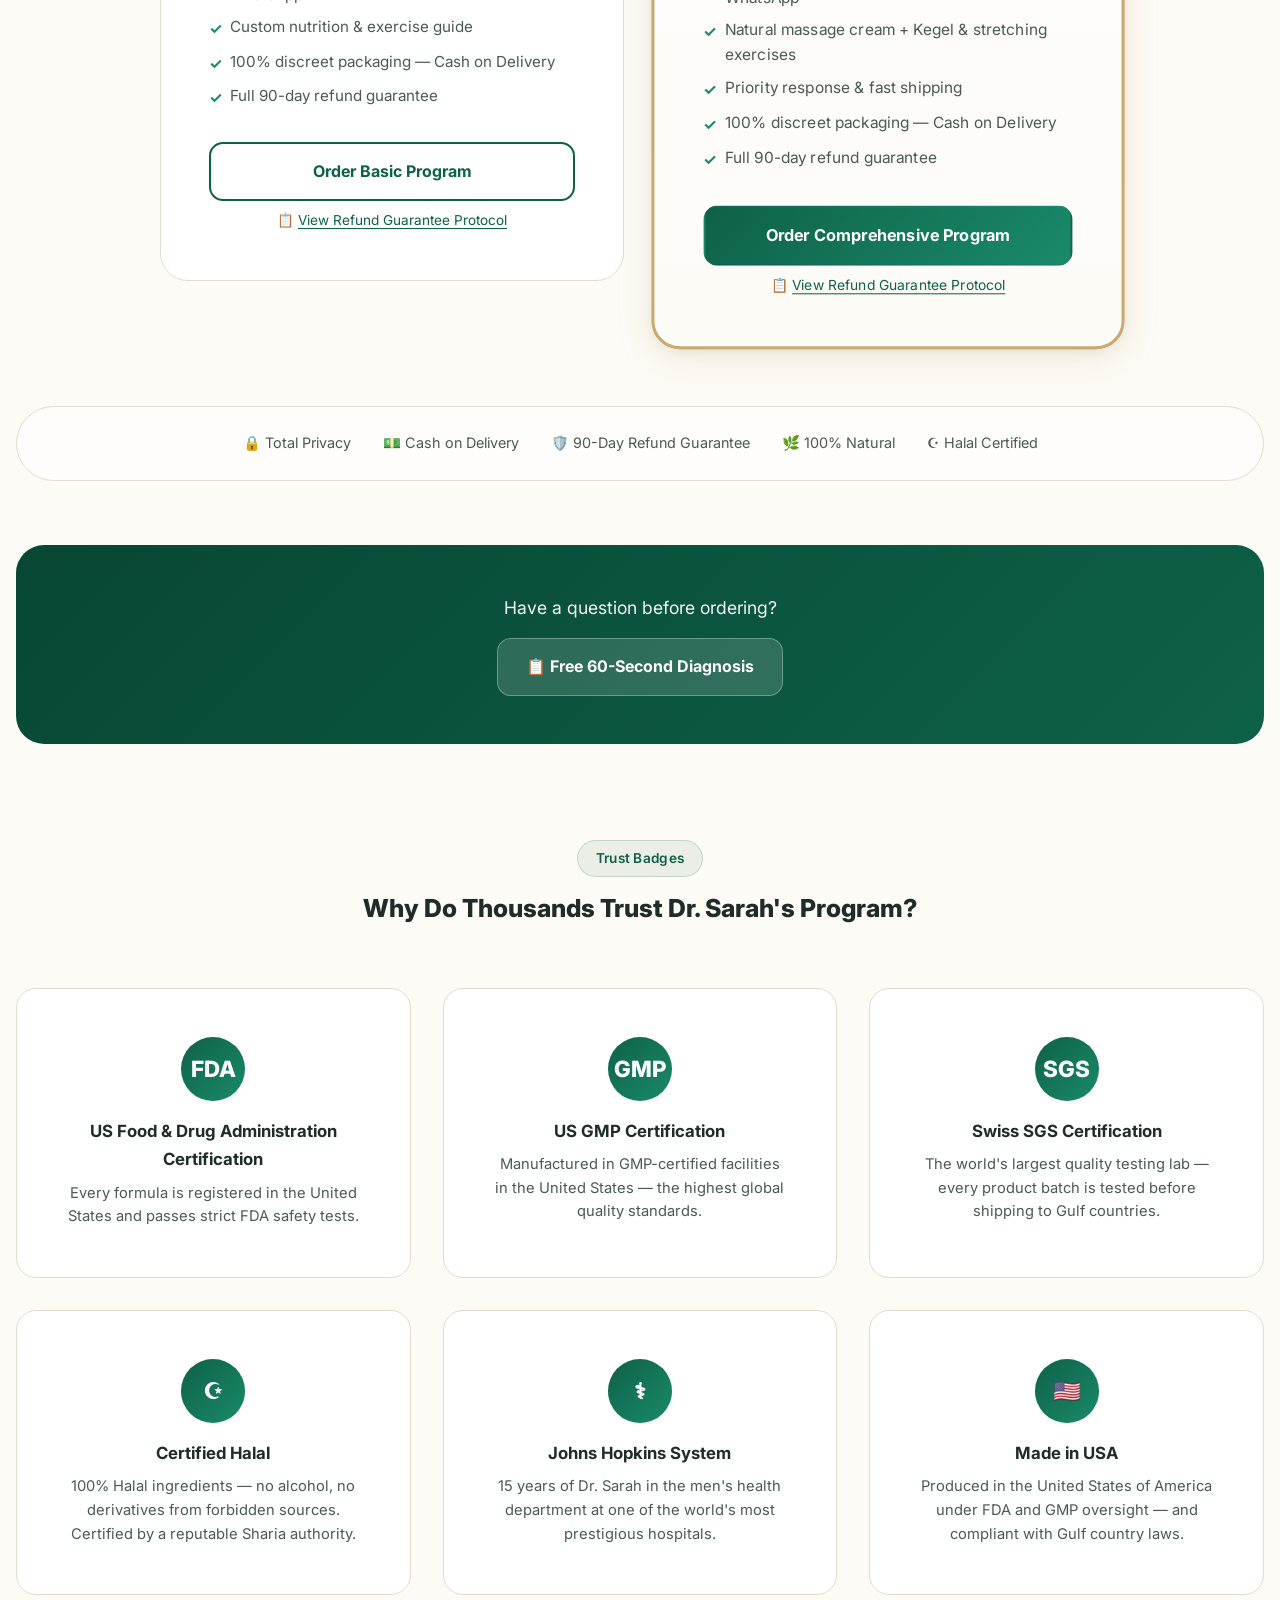
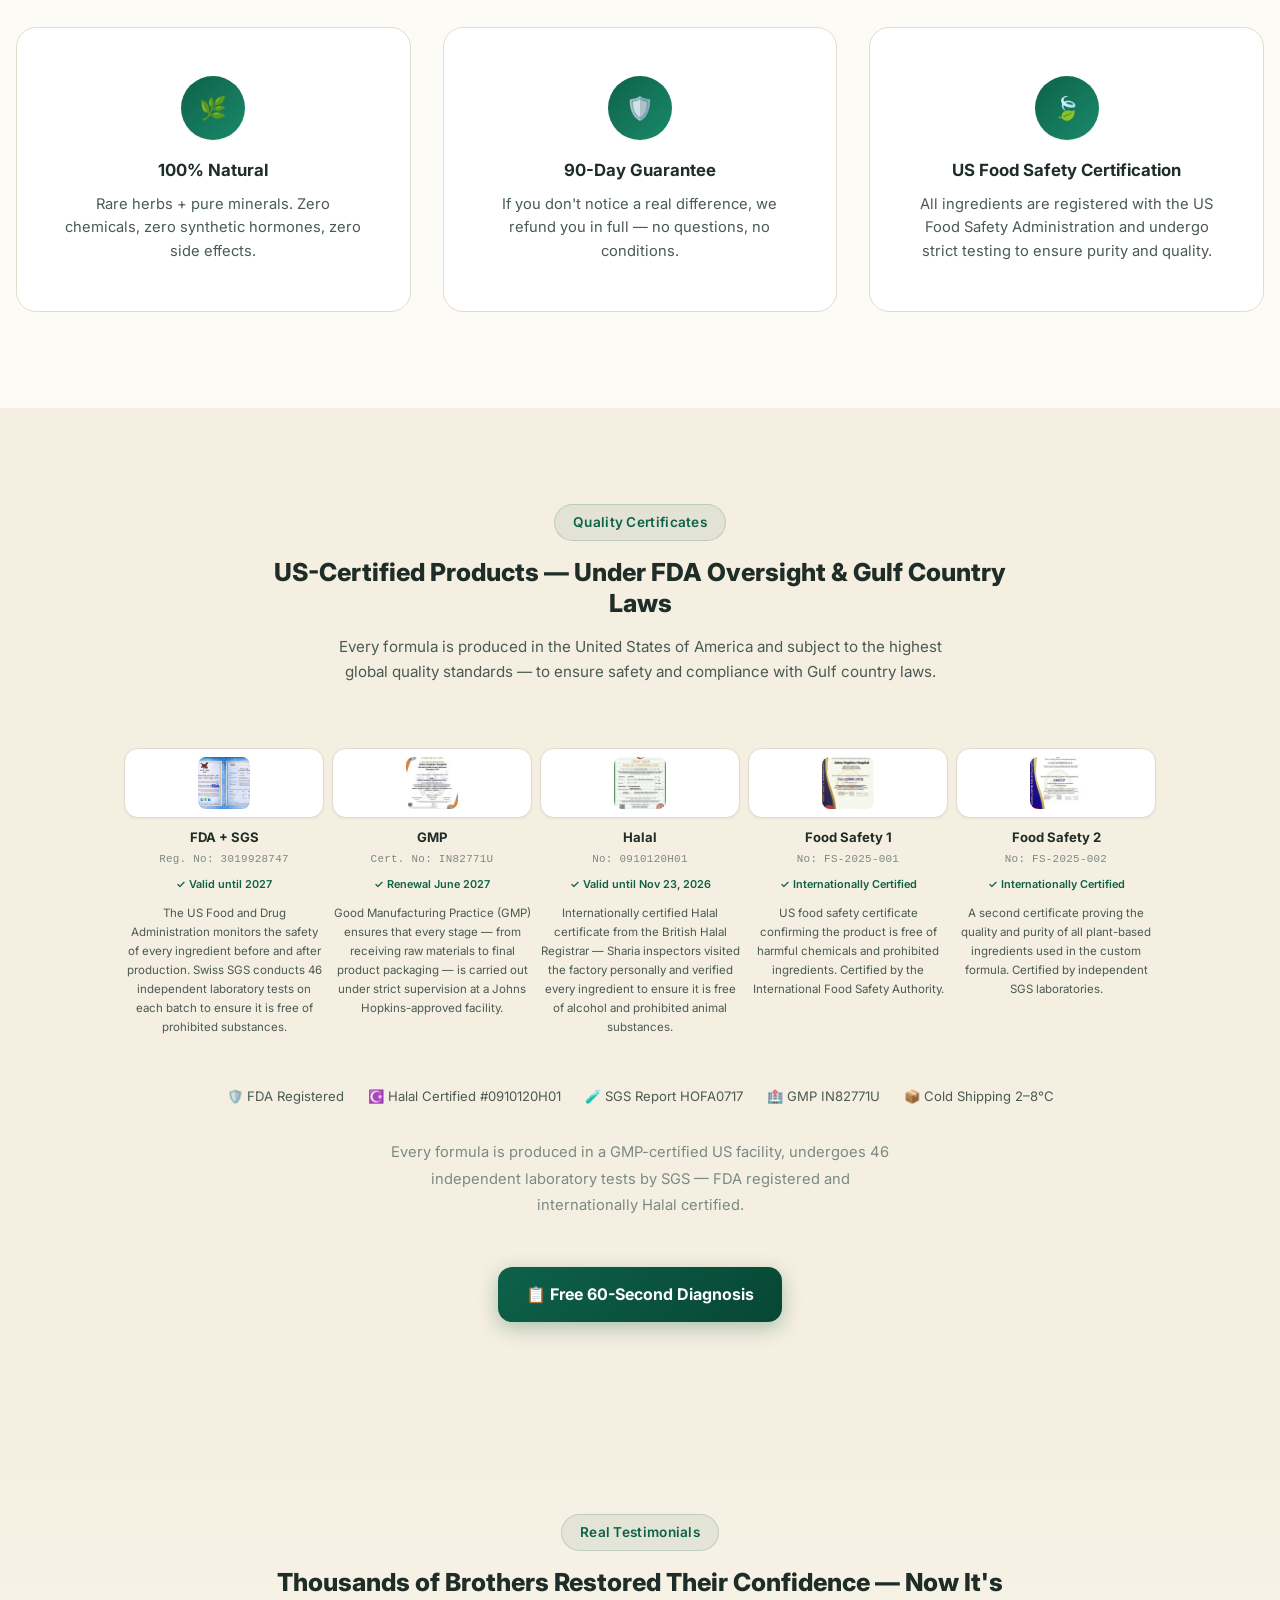
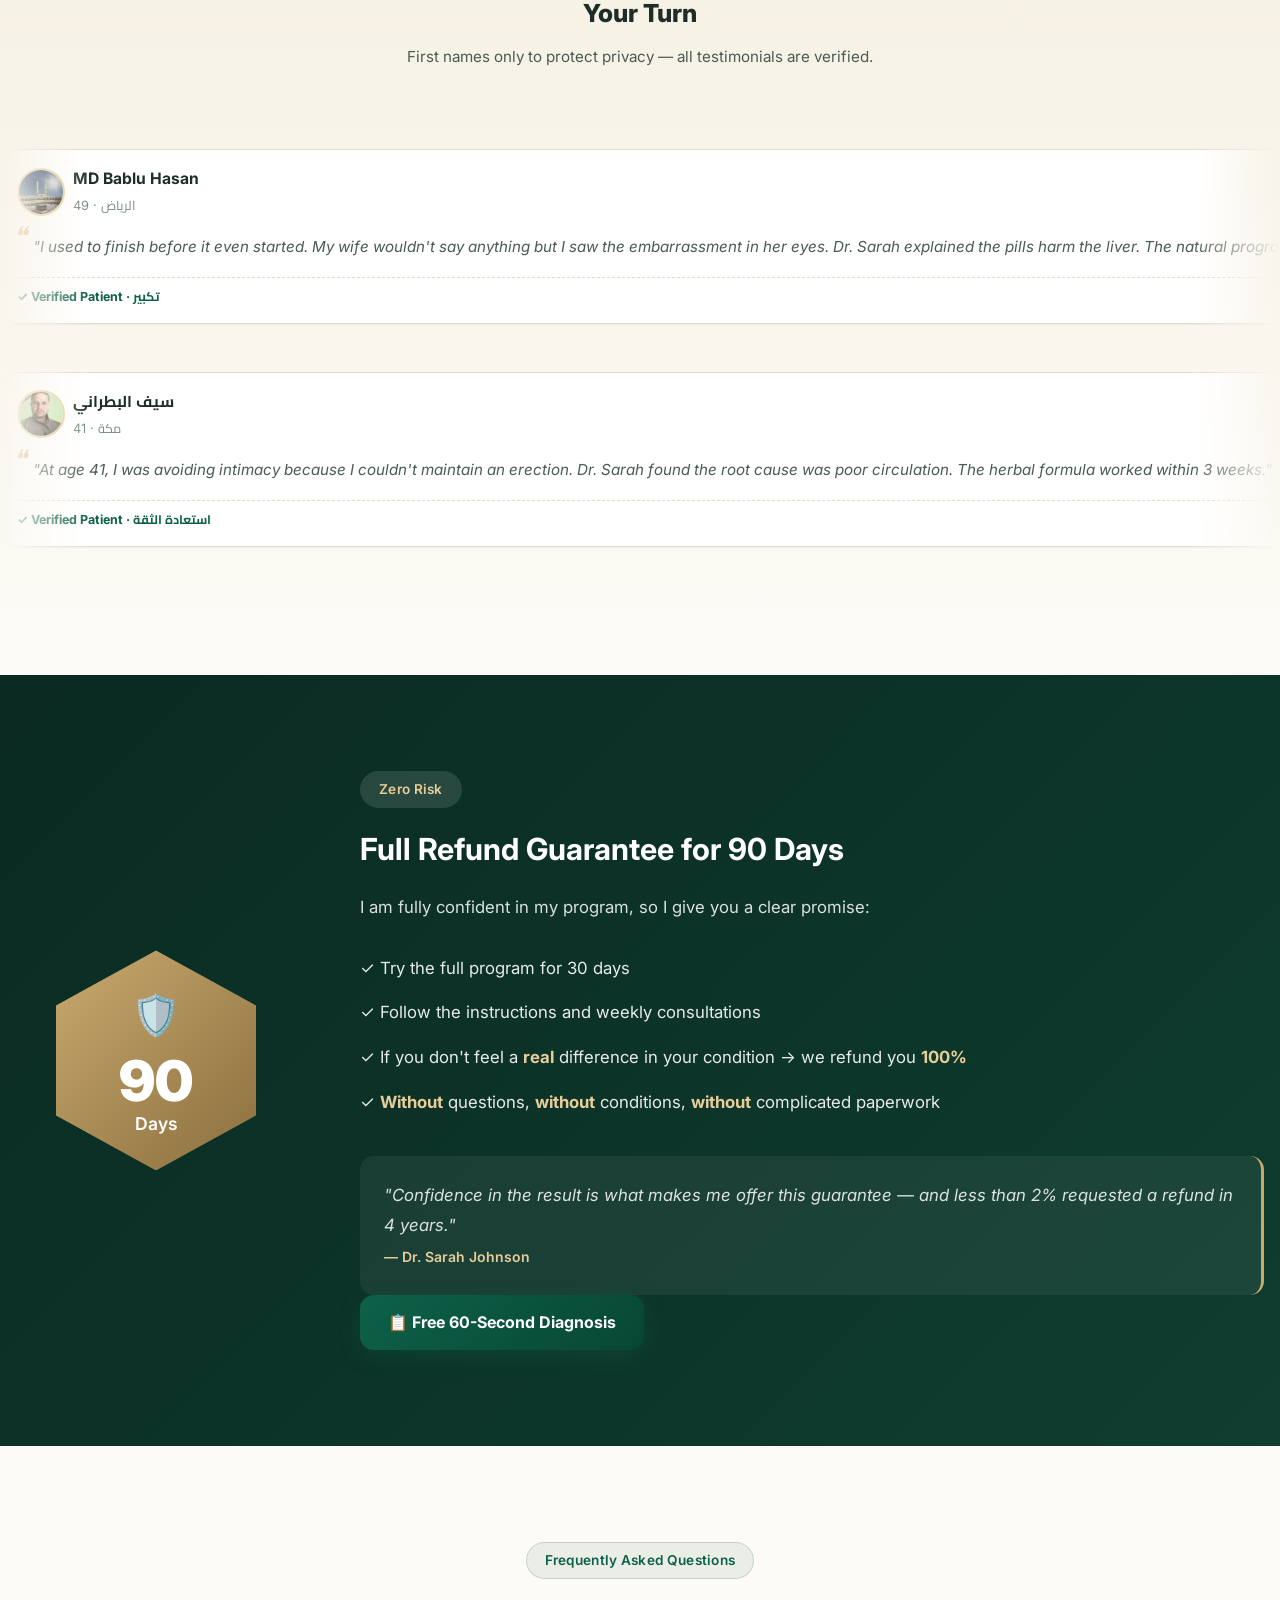
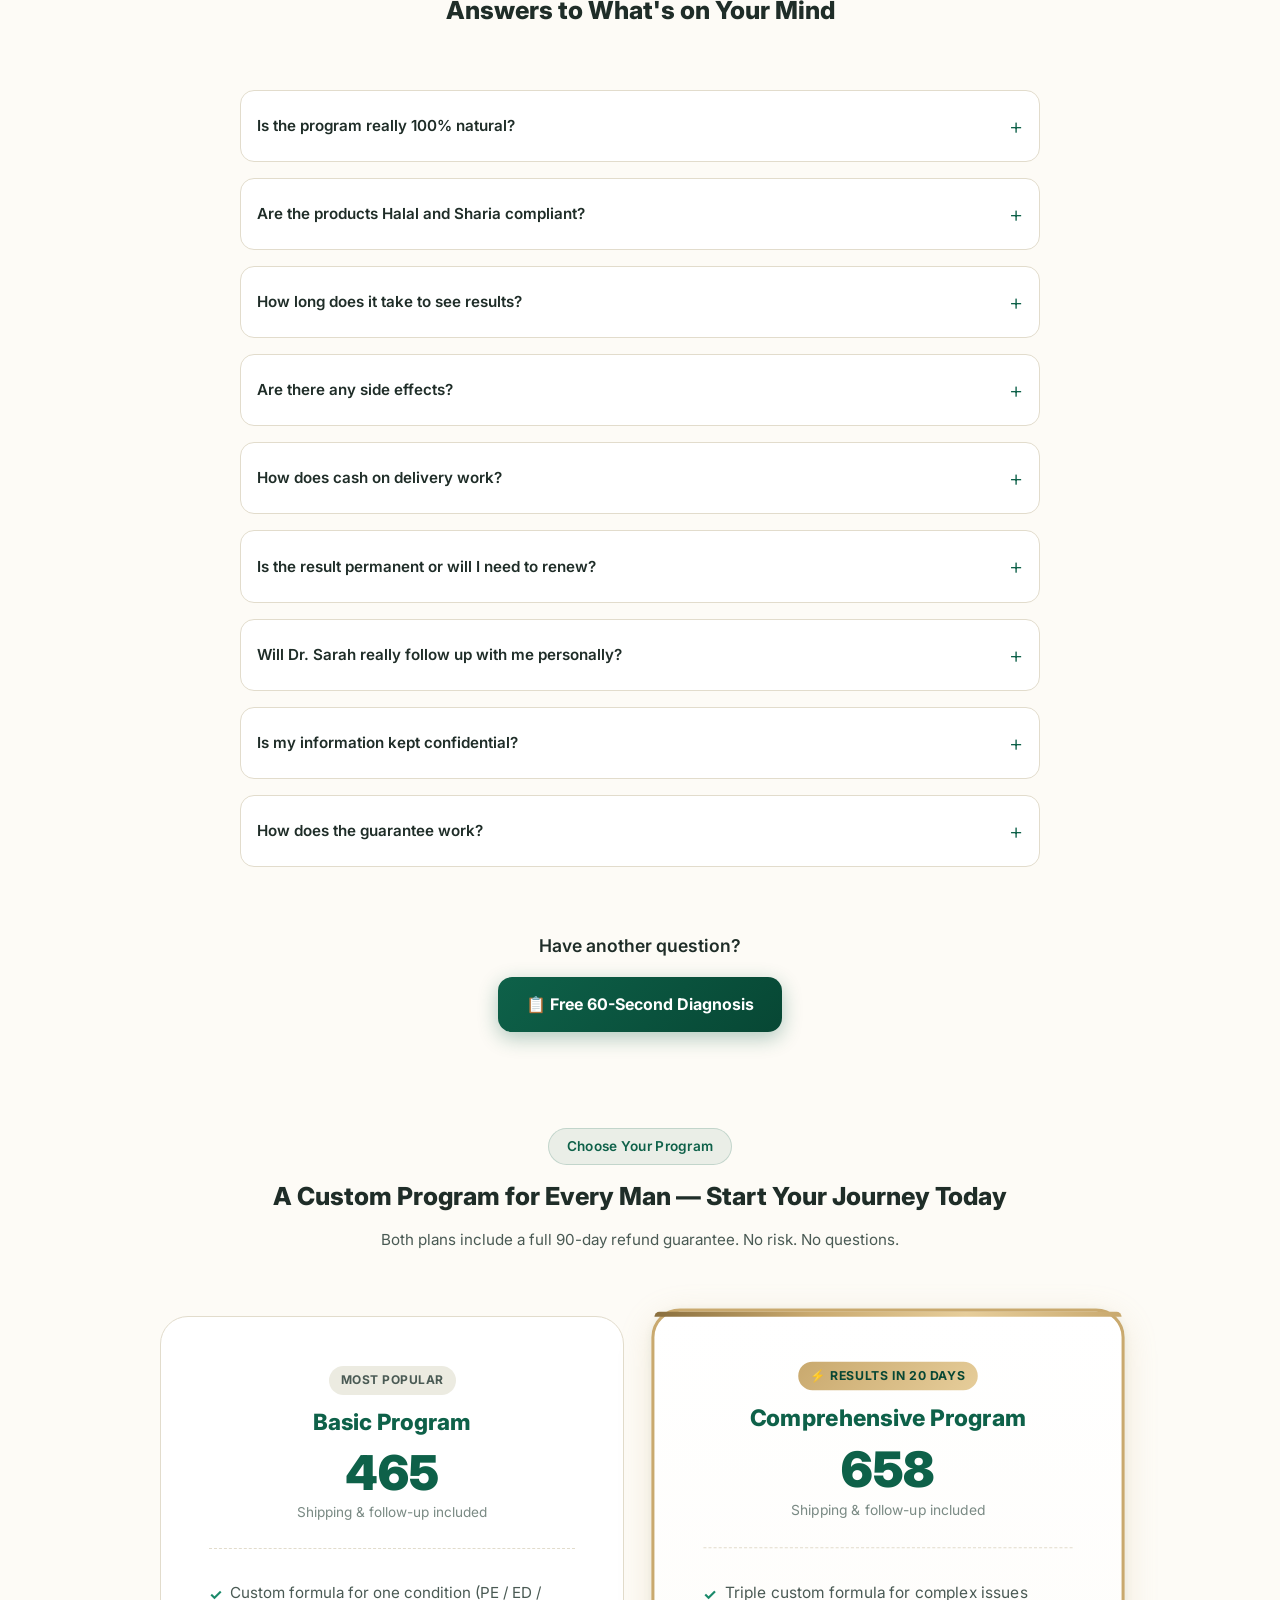
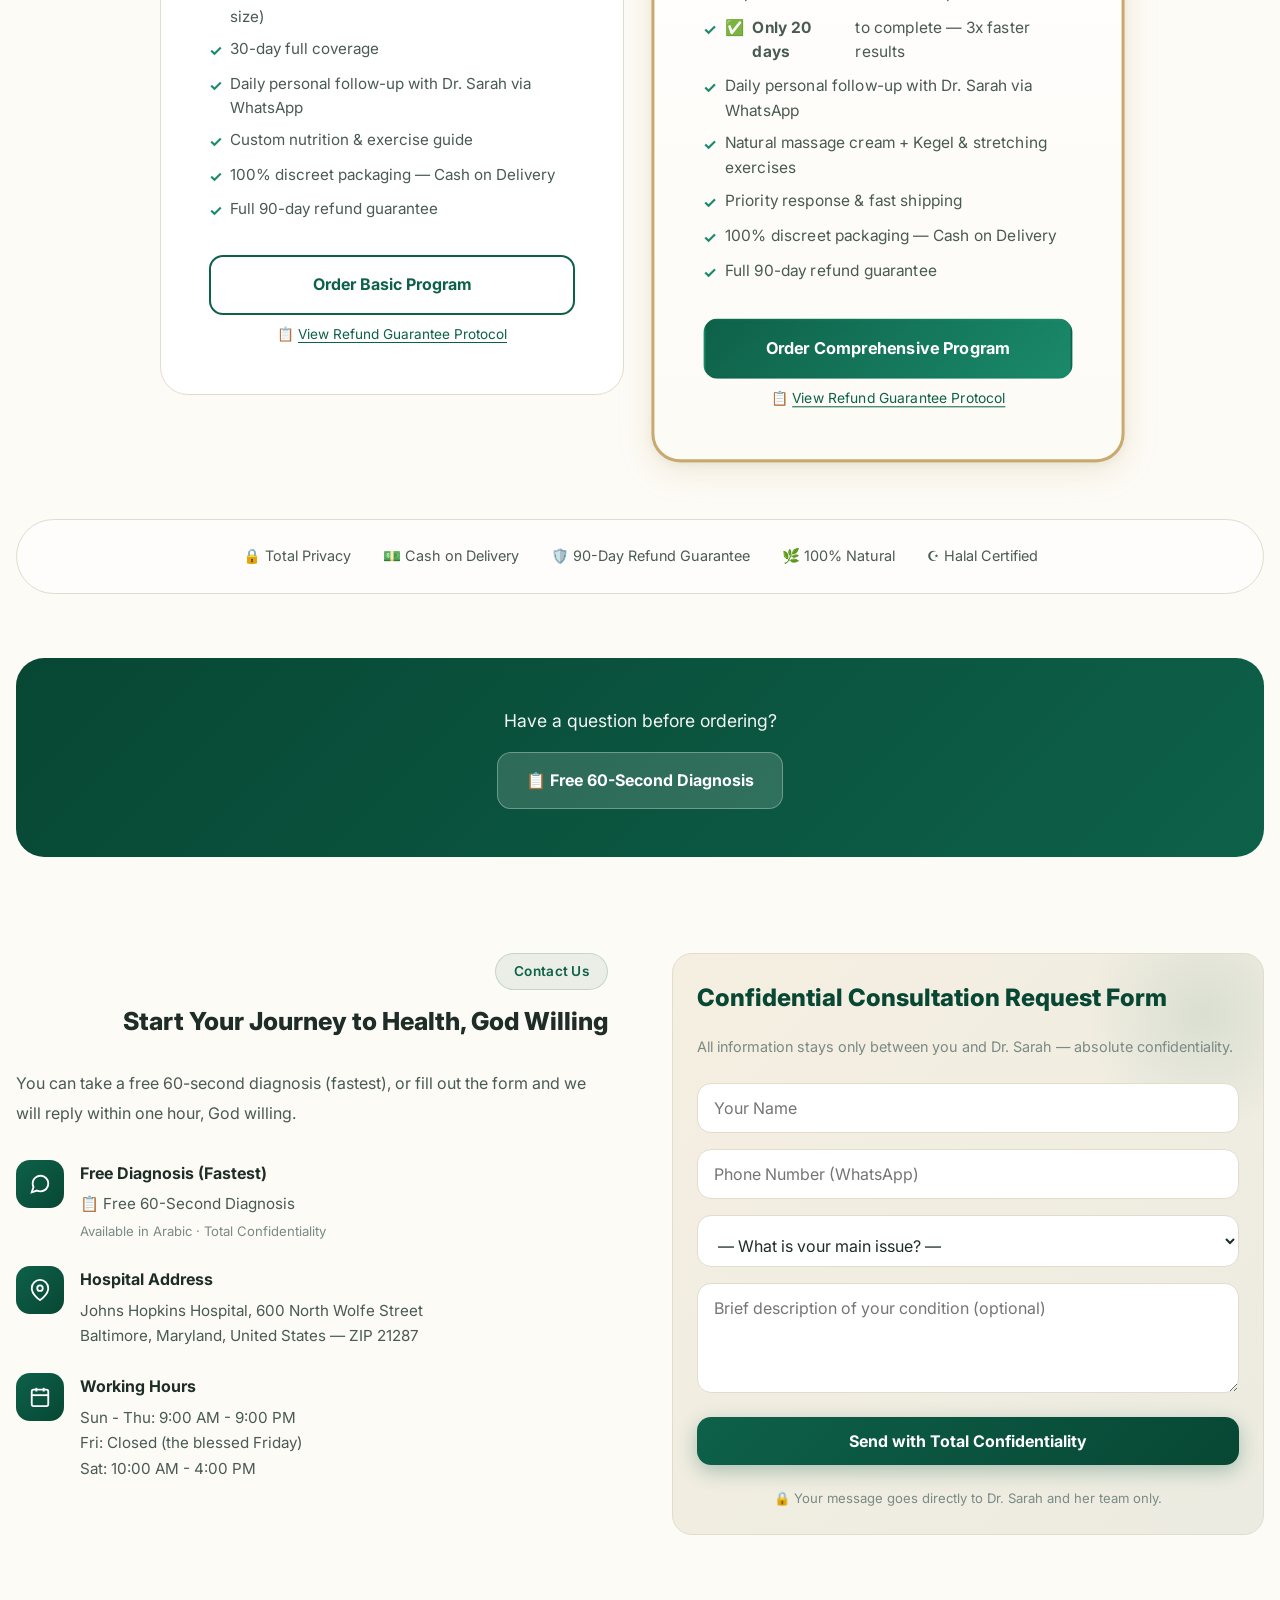
==== commit d88746b3: "客户反馈标题支持i18n多语言切换 - index.html: 客户反馈h4添加data-i18n="stories_customer_feedback" - 添加四语翻译：ar(تقييم العم" ====
--- a/index.html
+++ b/index.html
@@ -477,7 +477,7 @@
         </div>
         <div class="story-content">
           <div class="story-content-header">
-            <h4>客户反馈</h4>
+            <h4 data-i18n="stories_customer_feedback">客户反馈</h4>
           </div>
           <p>"هؤلاء الأربعة عملاء من مدن مختلفة، أعمارهم بين 30 و45 سنة. كان بعضهم يعاني من سرعة القذف من سنوات، وبعضهم شكّك في إمكانية التكبير. لكن بعد 30 إلى 60 يوماً من الالتزام بالبرنامج، تحسّن كل واحد منهم — بعضهم زادت المدة، وبعضهم زاد الحجم، والبعض استعاد ثقته. نقاطهم المشتركة: اتبعوا تعليماتي بدقة، لا مختصرات، فقط الالتزام والصبر."</p>
           <div class="story-tags">
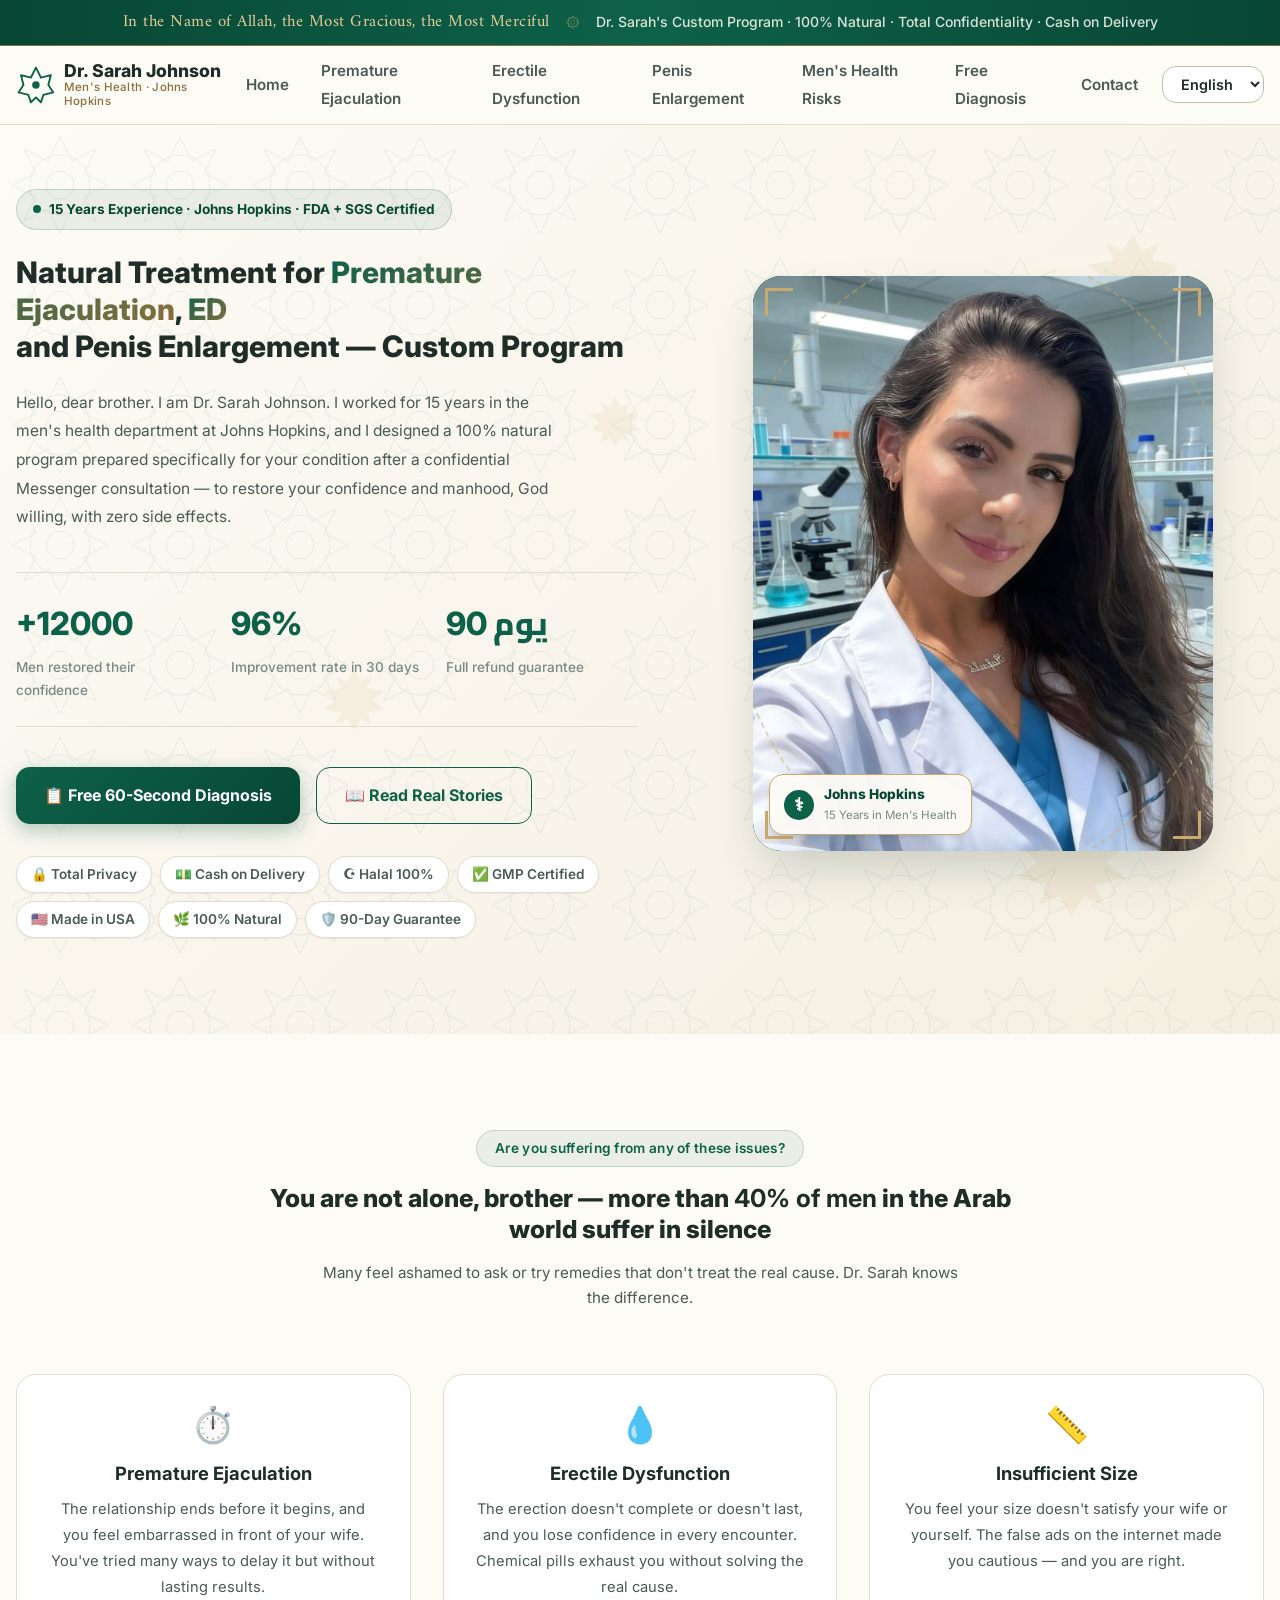
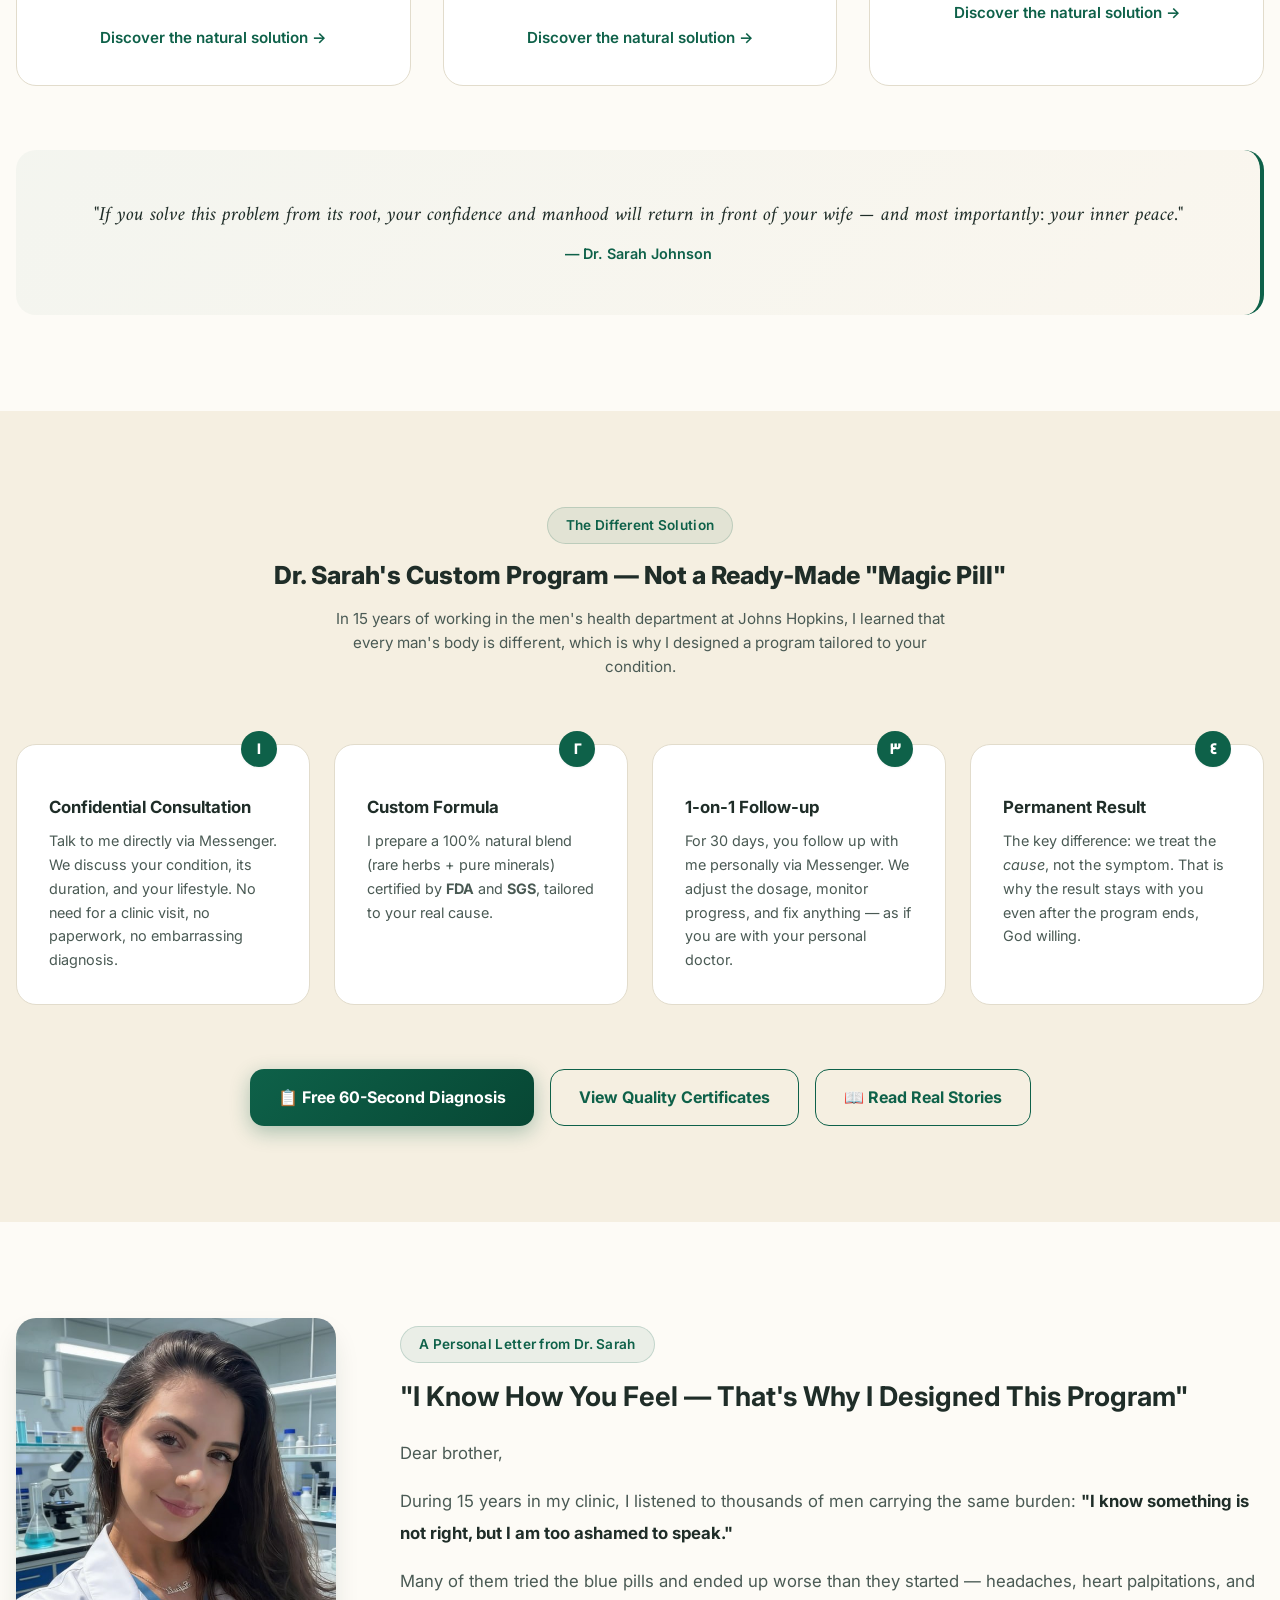
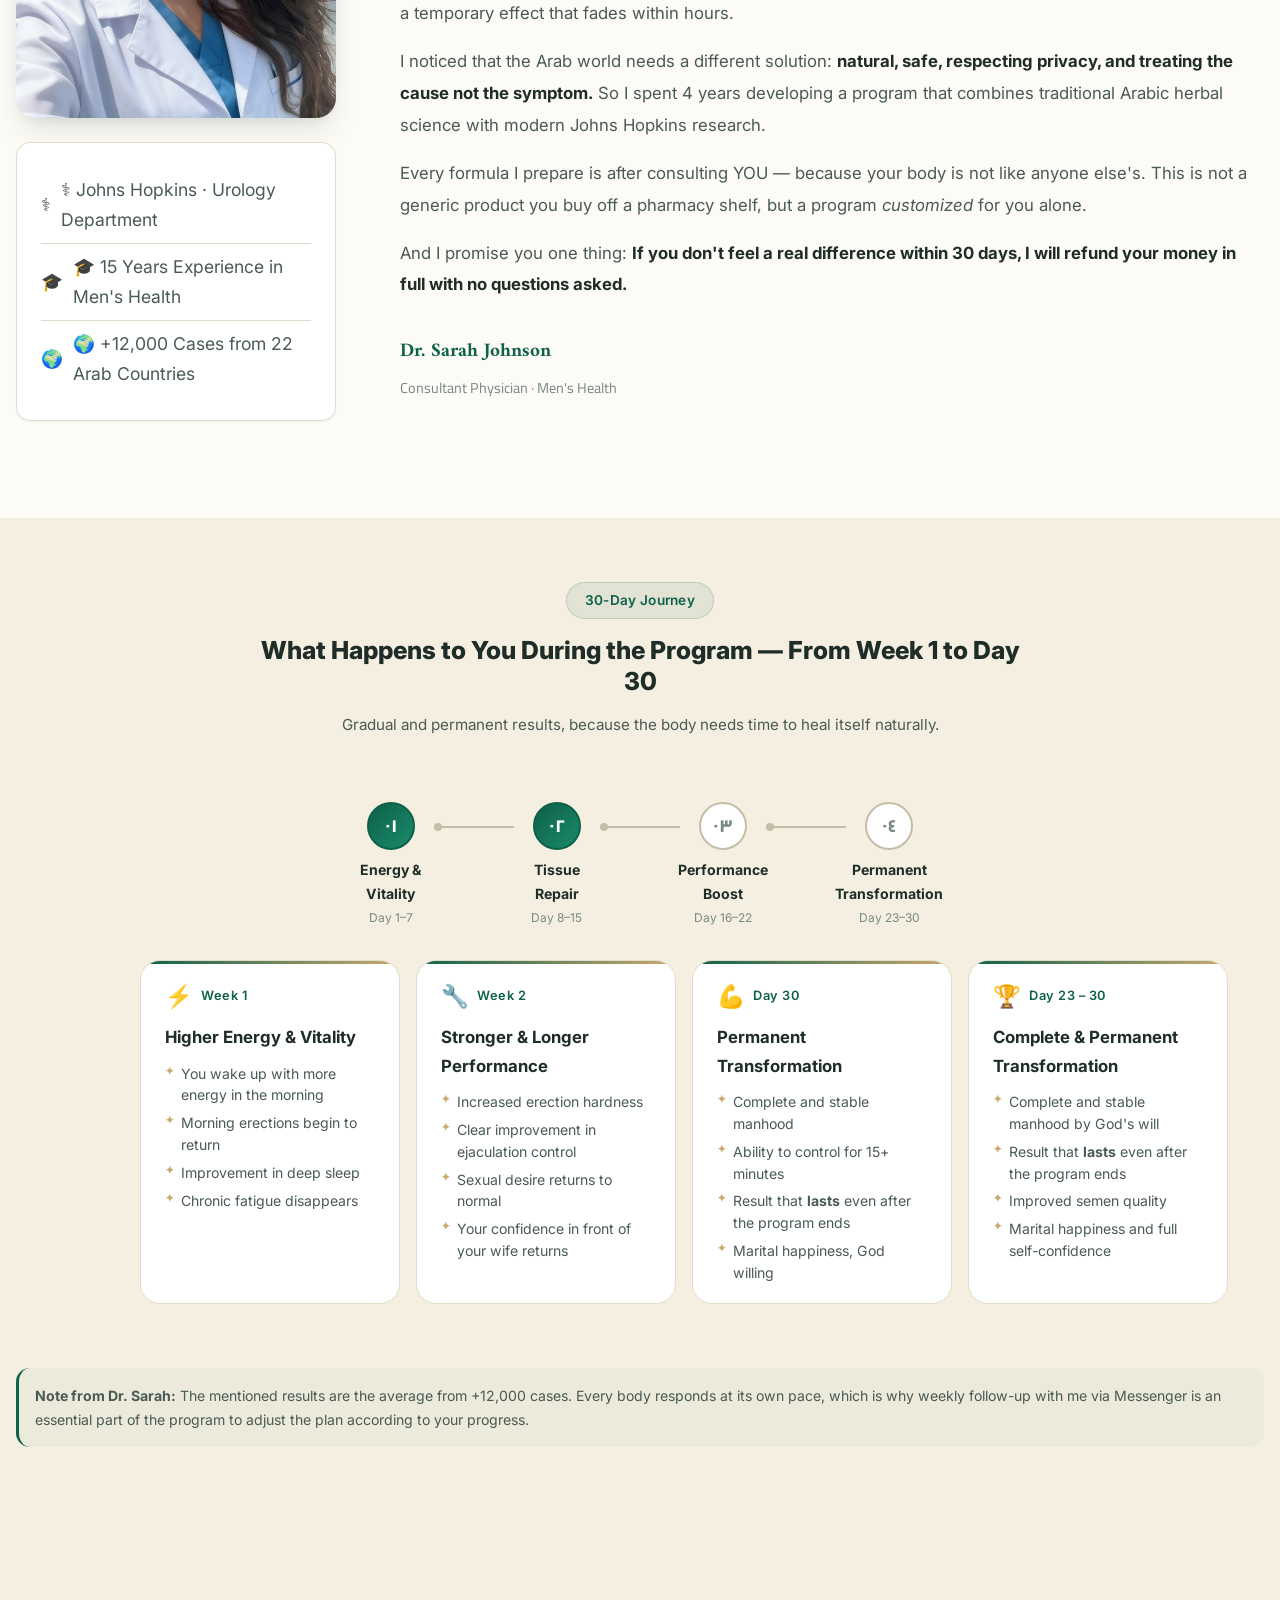
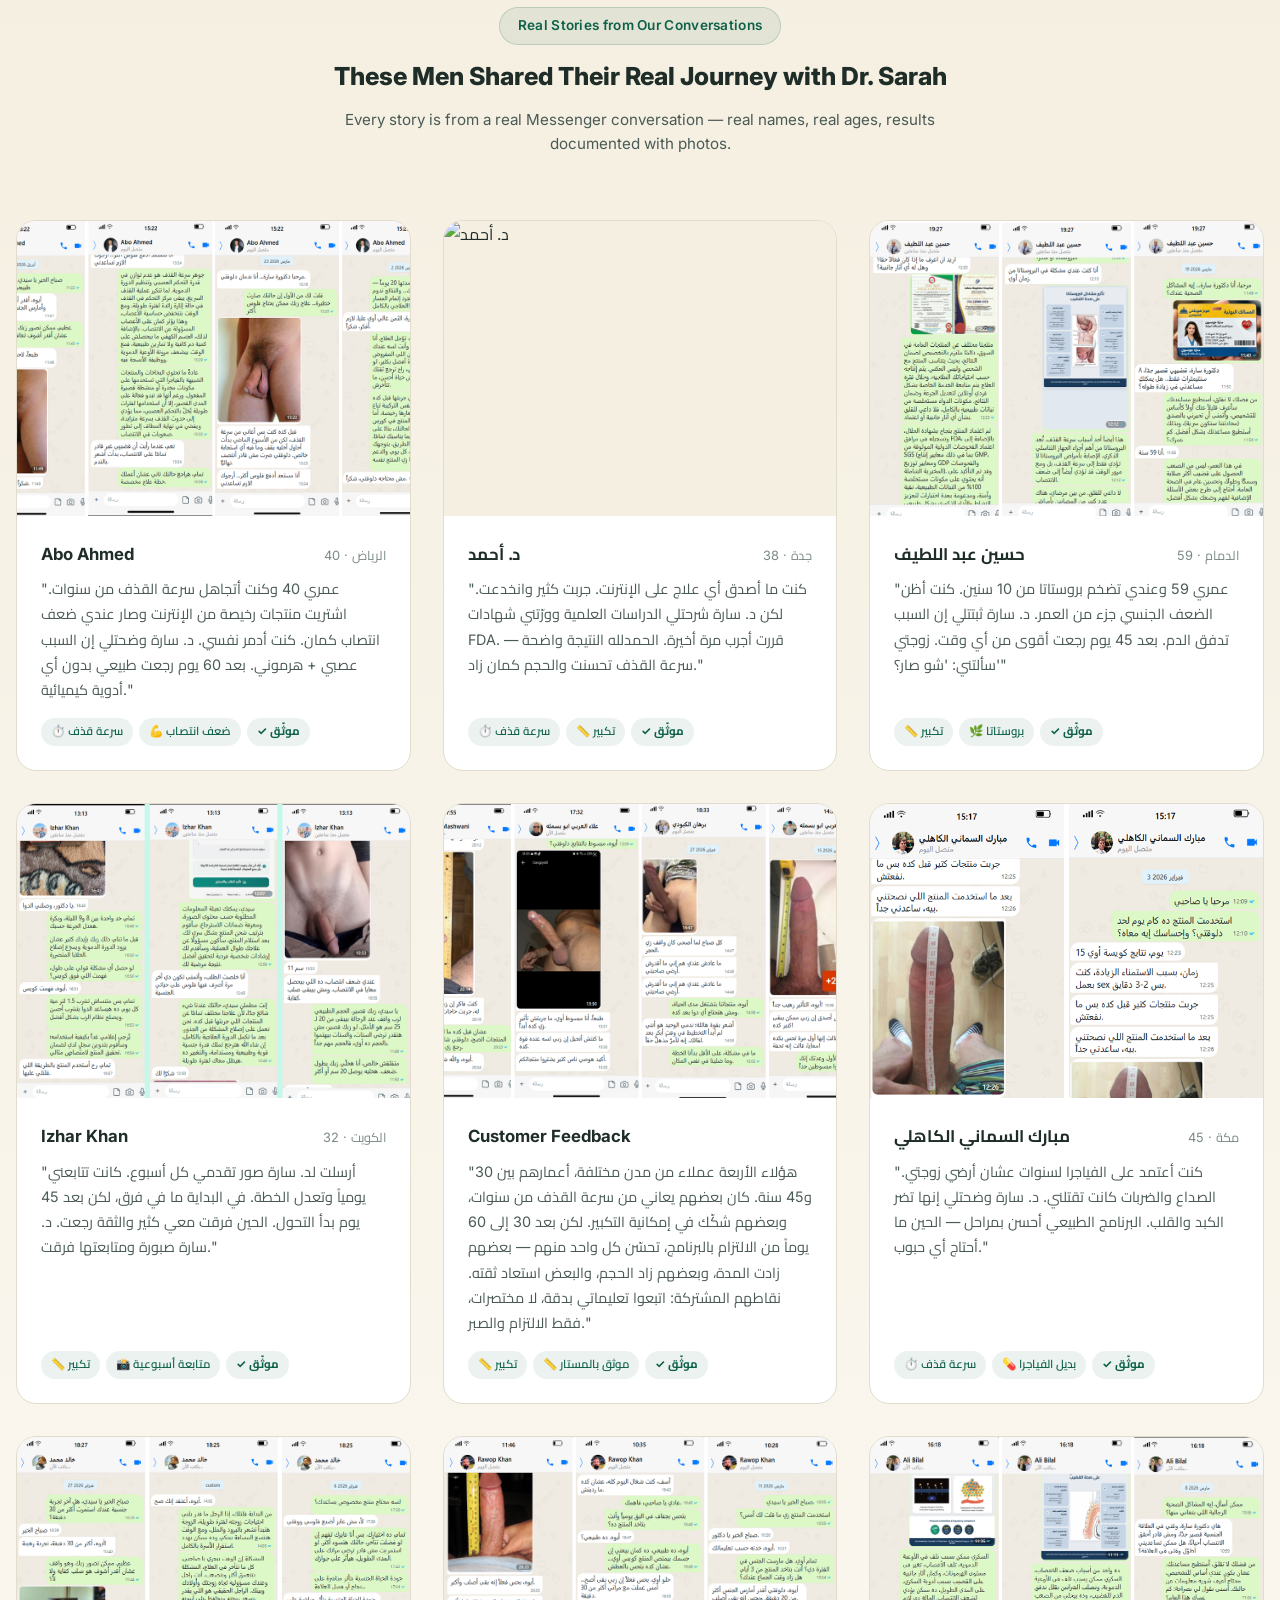
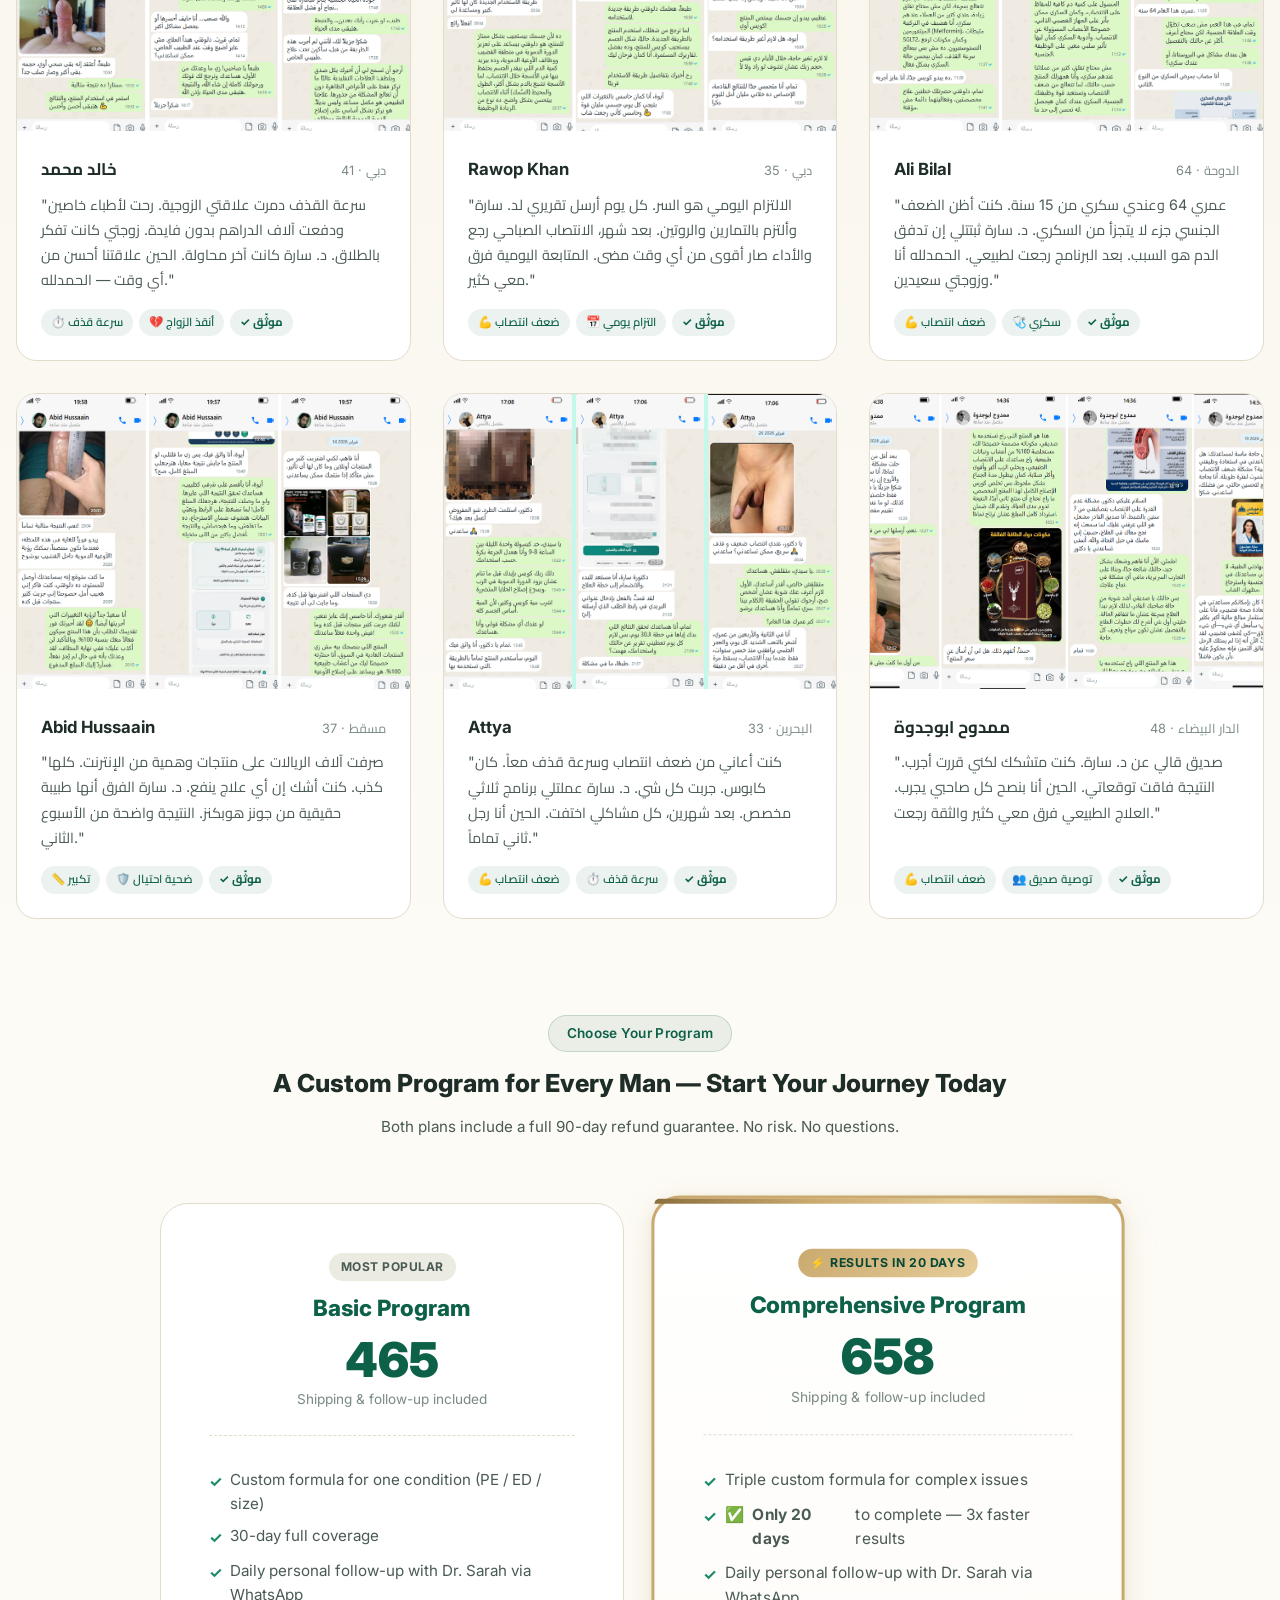
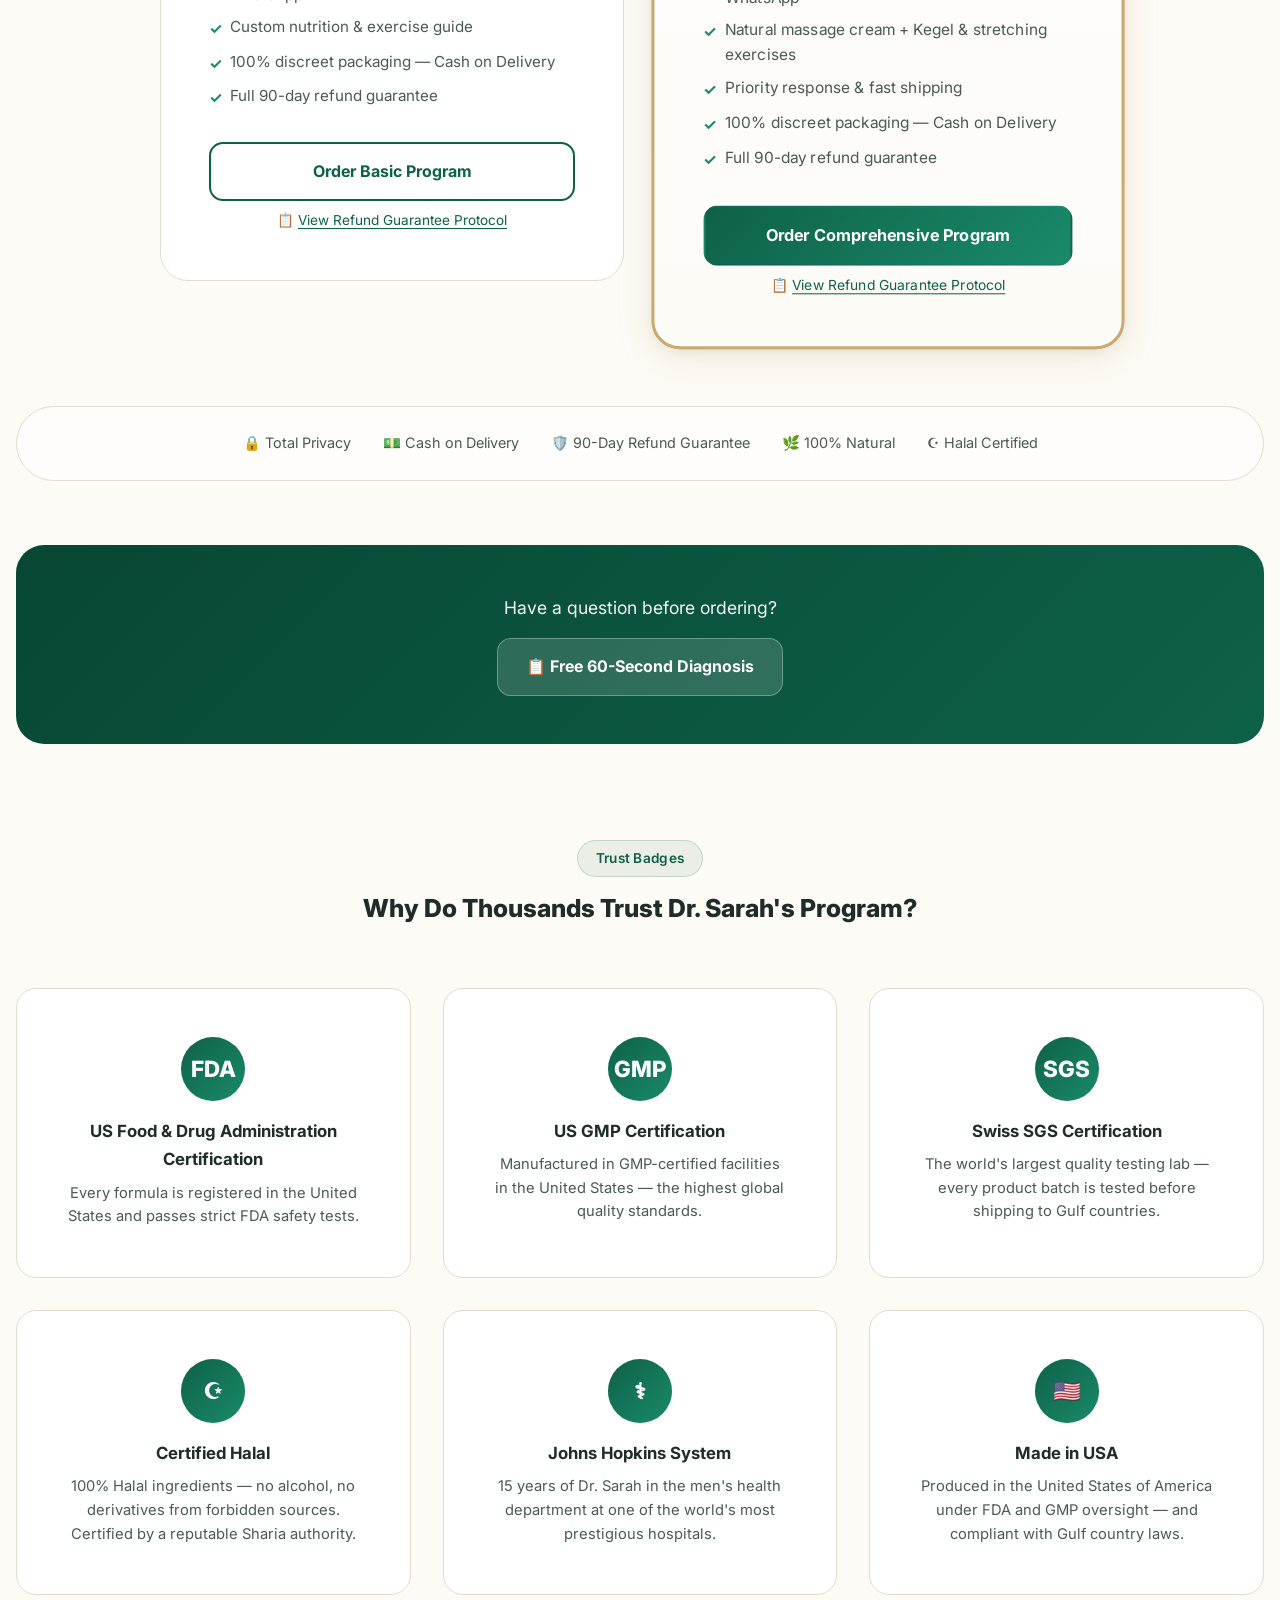
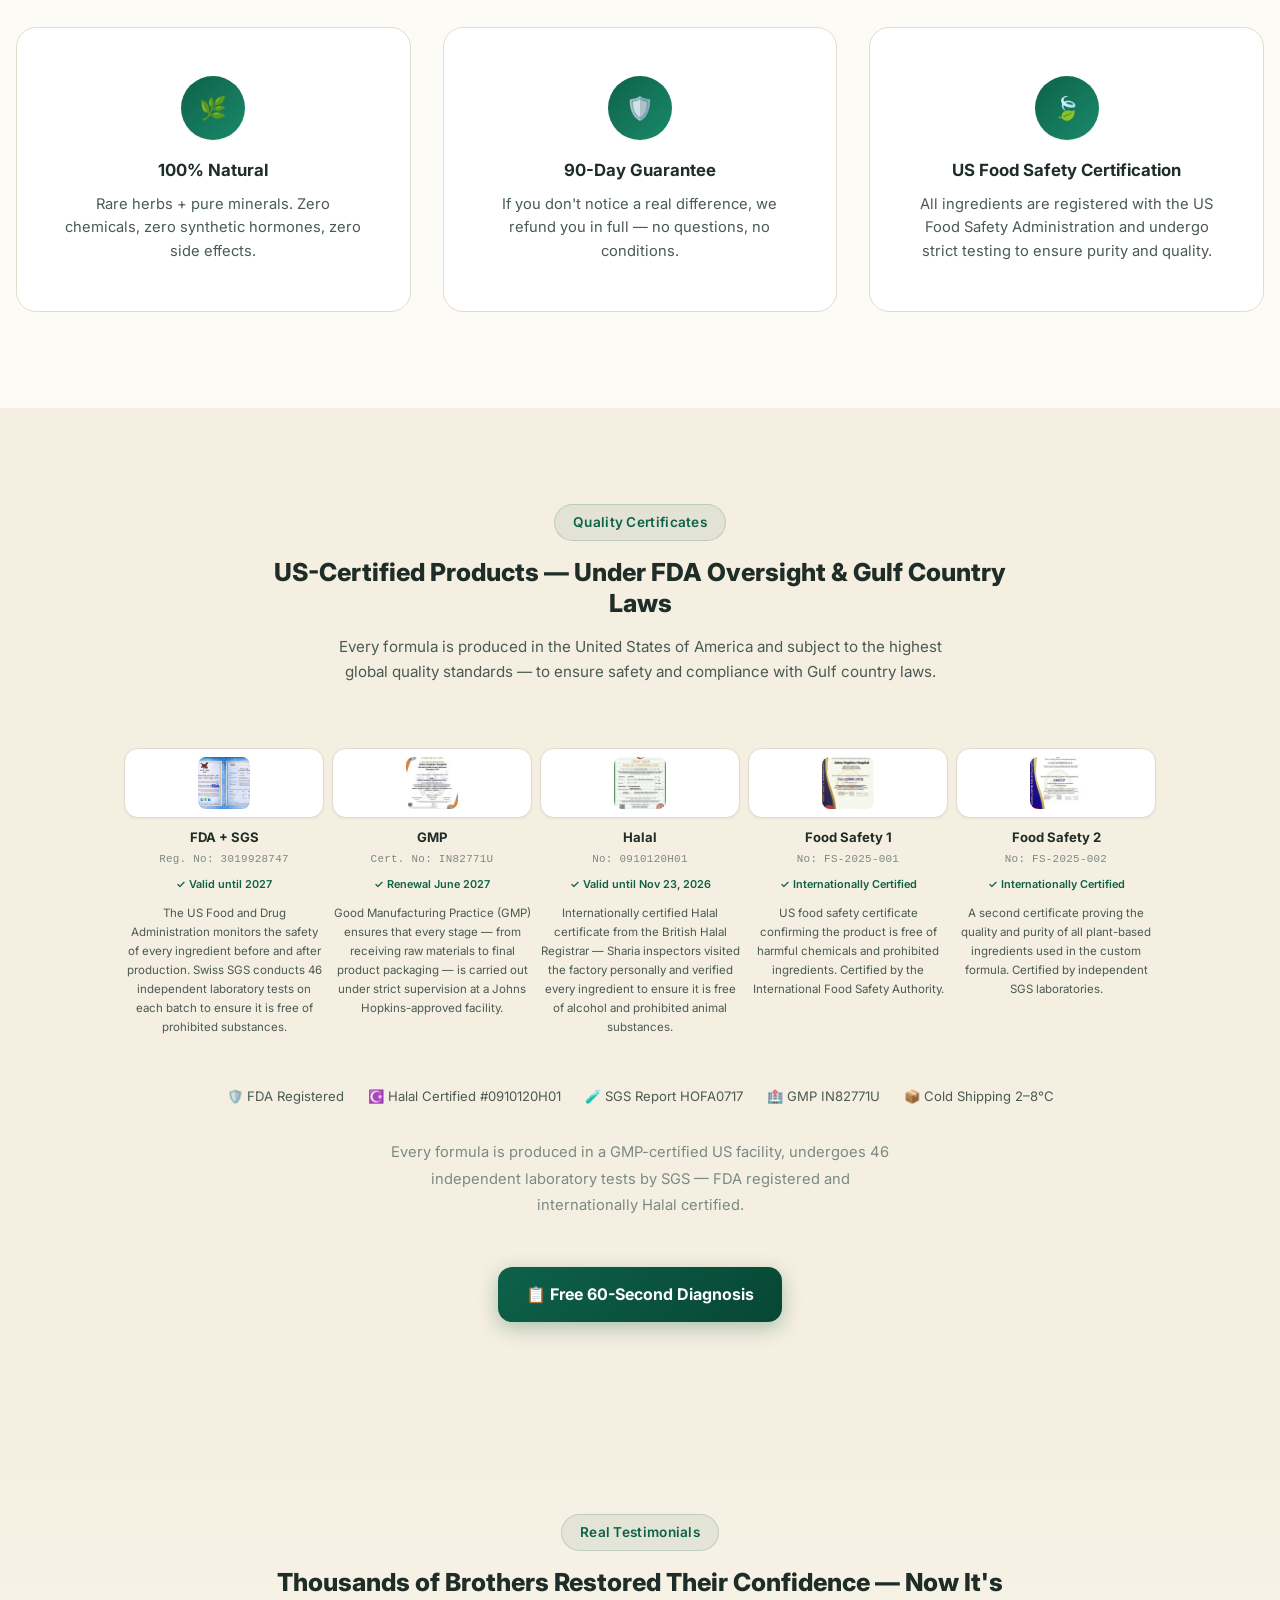
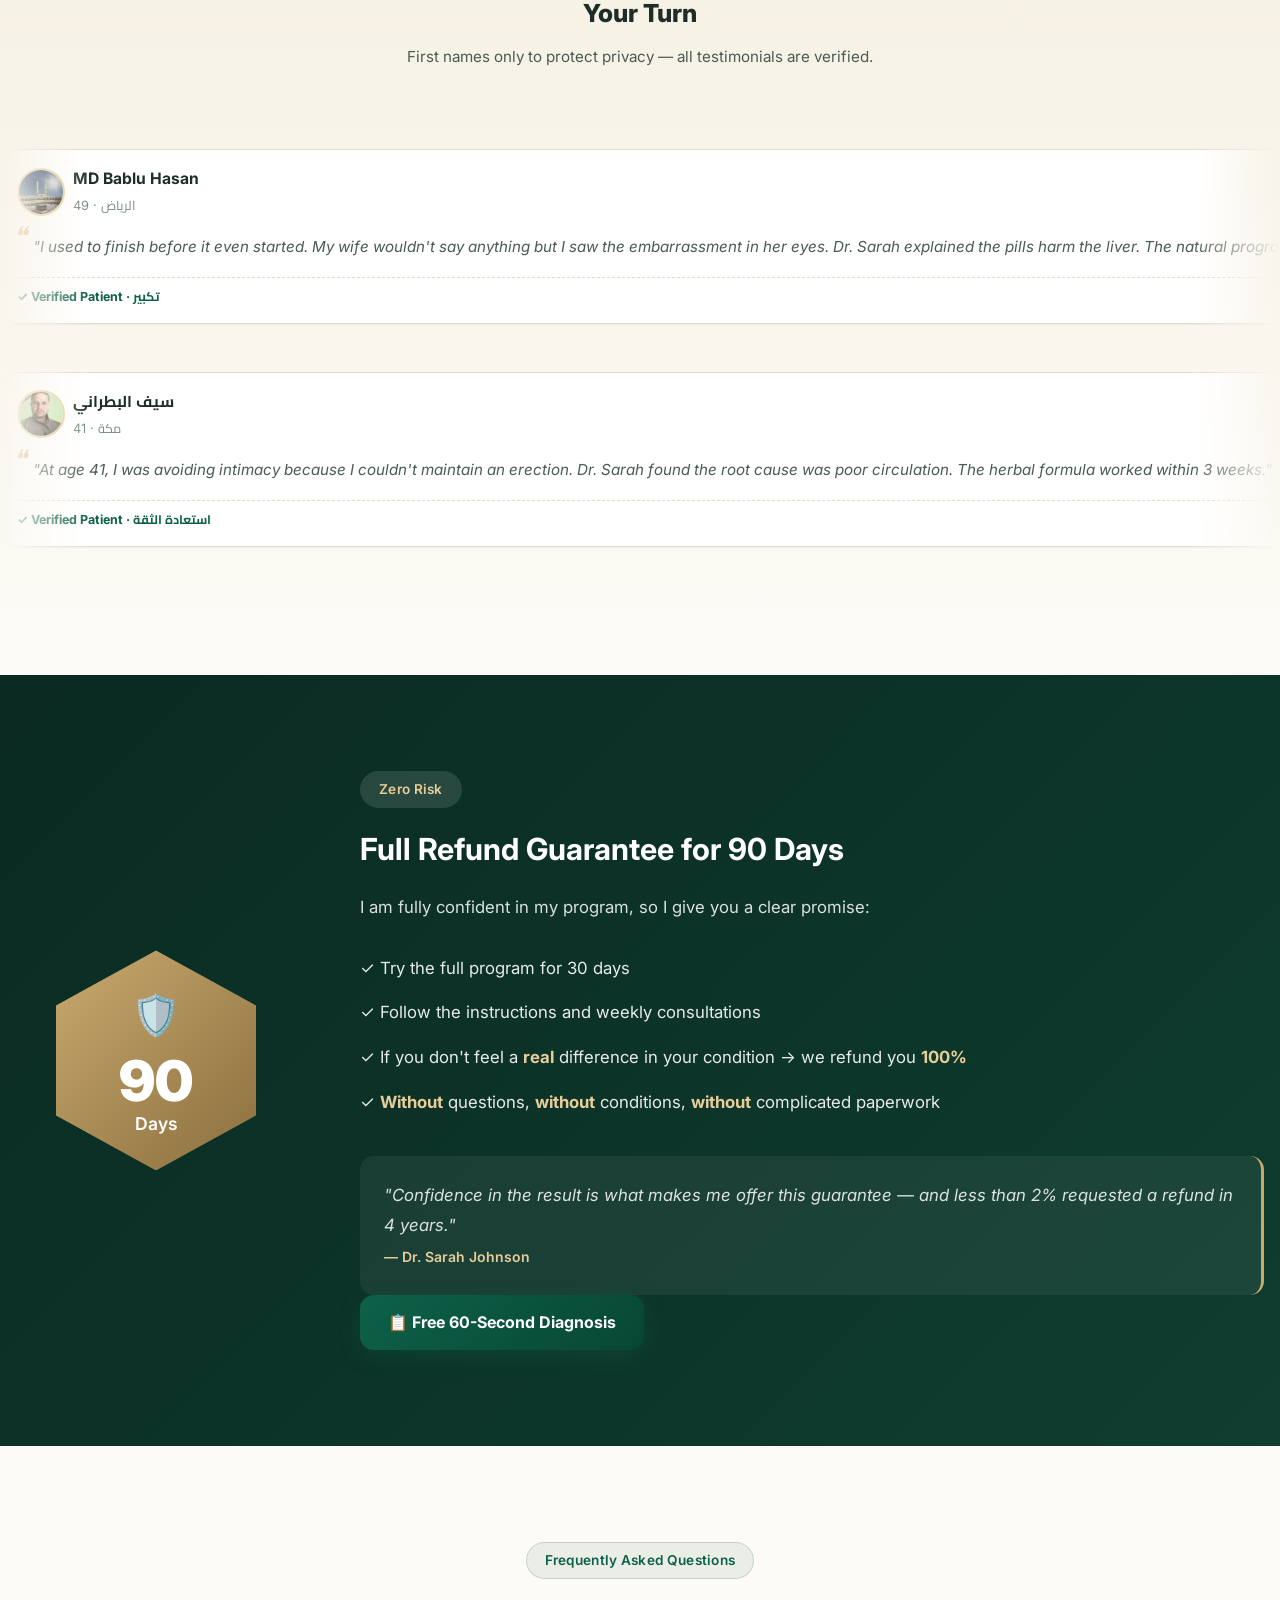
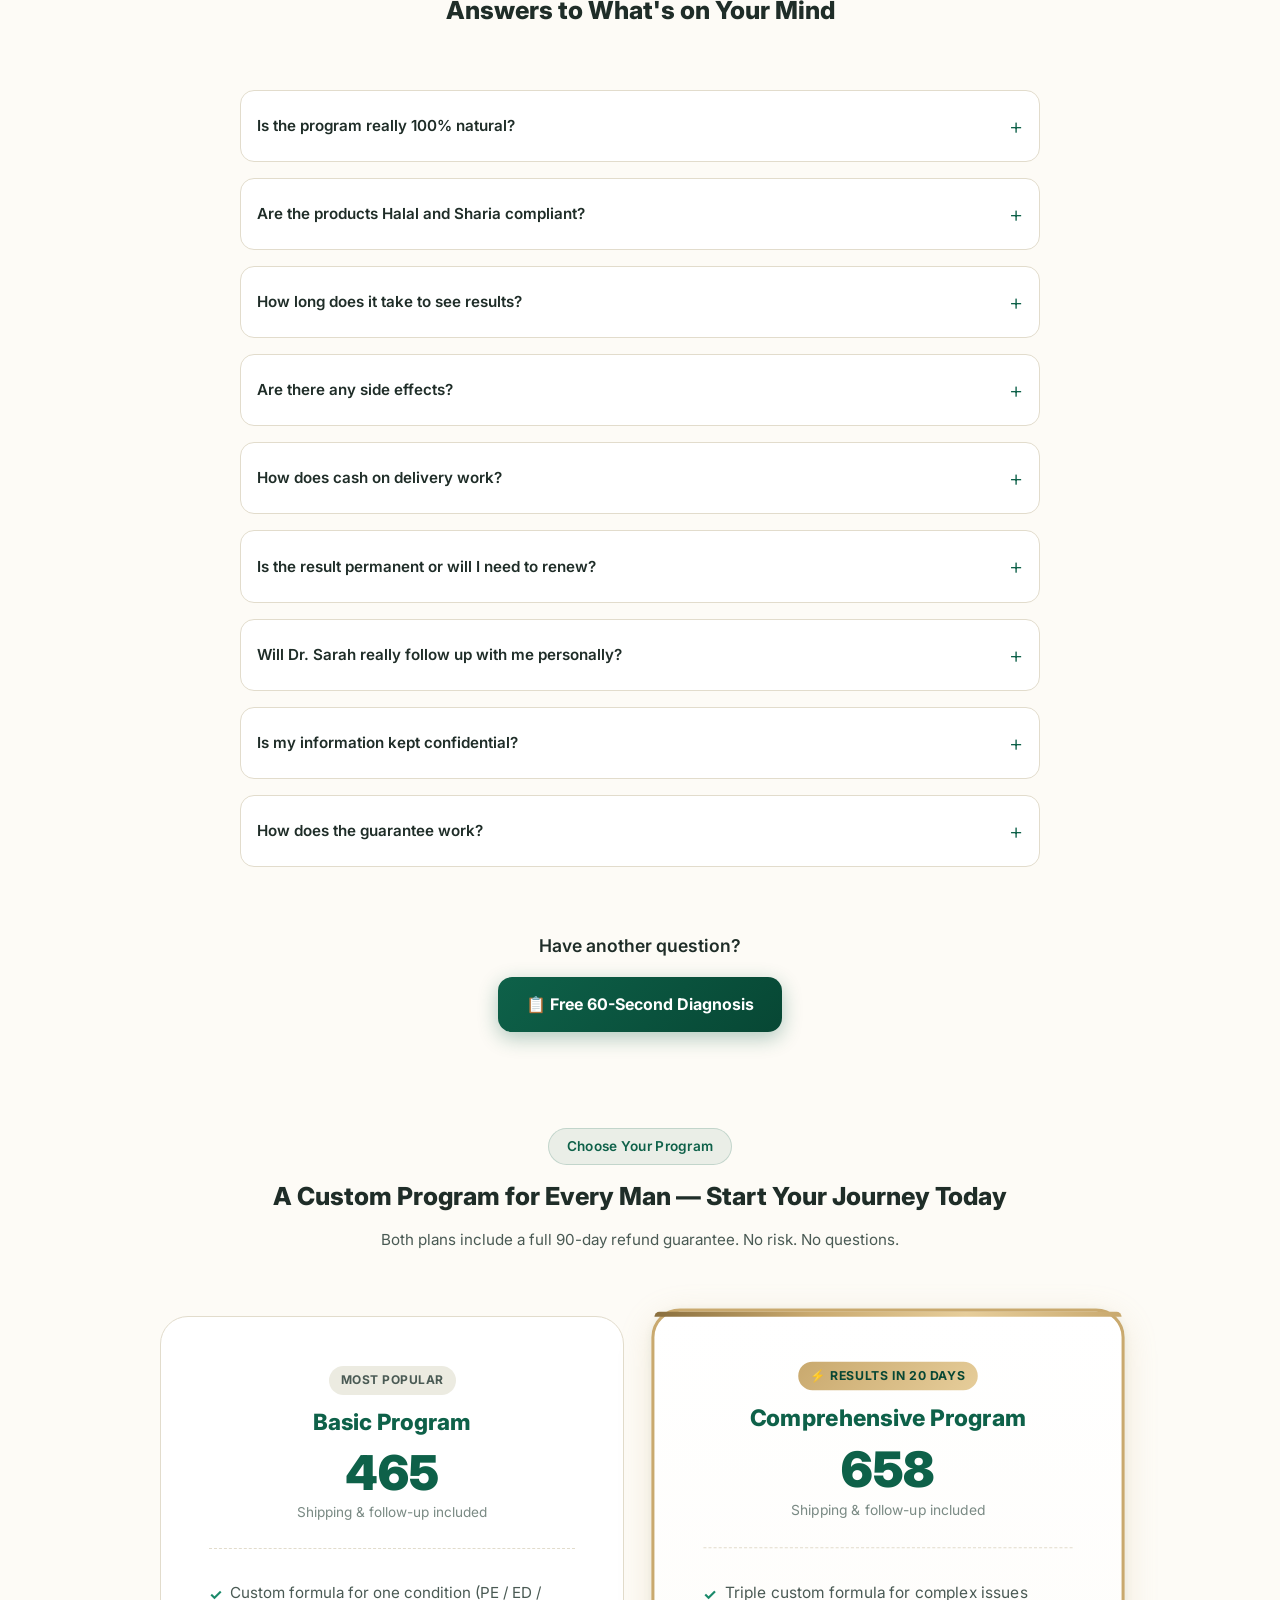
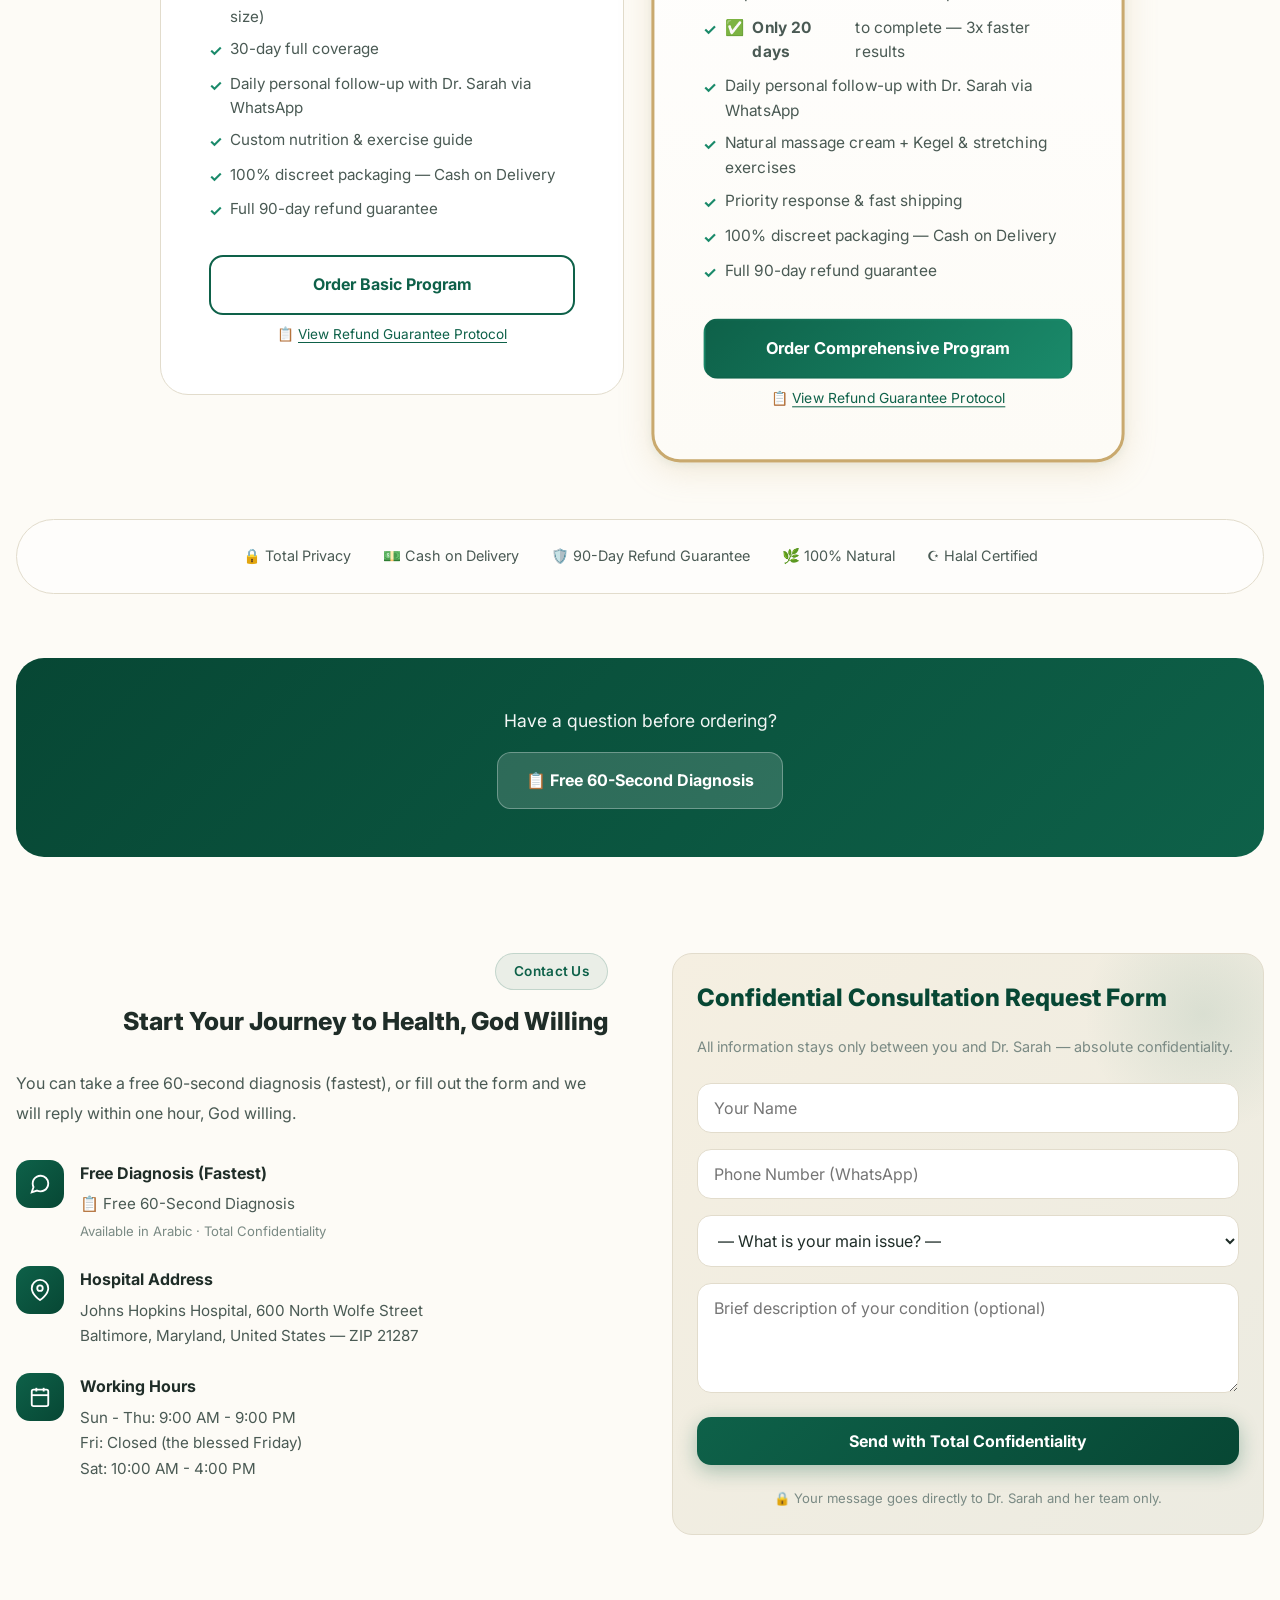
==== commit cfc57c75: "更新截图文件名，添加人物真实姓名前缀 12张截图全部重命名为包含人物真实姓名的格式： - Abo Ahmed, د. أحمد, حسين عبد اللطيف, Izhar Khan - مبارك" ====
--- a/index.html
+++ b/index.html
@@ -415,7 +415,7 @@
 
       <div class="story-item">
         <div class="story-img-wrap">
-          <img src="截图/د. أحمد 不信任早泄增大得到治疗.png" alt="د. أحمد" loading="lazy"/>
+          <img src="截图/د. أحمد 不信任早泄增大得到治疗.png" alt="د. أحمد" loading="lazy"/>
           <div class="story-img-overlay"><span>🔍</span></div>
         </div>
         <div class="story-content">
@@ -490,7 +490,7 @@
 
       <div class="story-item">
         <div class="story-img-wrap">
-          <img src="截图/مبارك السماني الكاهلي 早泄靠伟哥满足妻子.png" alt="مبارك السماني الكاهلي" loading="lazy"/>
+          <img src="截图/ مبارك السماني الكاهلي 早泄靠伟哥满足妻子.png" alt="مبارك السماني الكاهلي" loading="lazy"/>
           <div class="story-img-overlay"><span>🔍</span></div>
         </div>
         <div class="story-content">
@@ -509,7 +509,7 @@
 
       <div class="story-item">
         <div class="story-img-wrap">
-          <img src="截图/خالد محمد 早泄،看私人医生耽误治疗妻子感情破裂.png" alt="خالد محمد" loading="lazy"/>
+          <img src="截图/خالد محمد 早泄，看私人医生耽误治疗妻子感情破裂.png" alt="خالد محمد" loading="lazy"/>
           <div class="story-img-overlay"><span>🔍</span></div>
         </div>
         <div class="story-content">
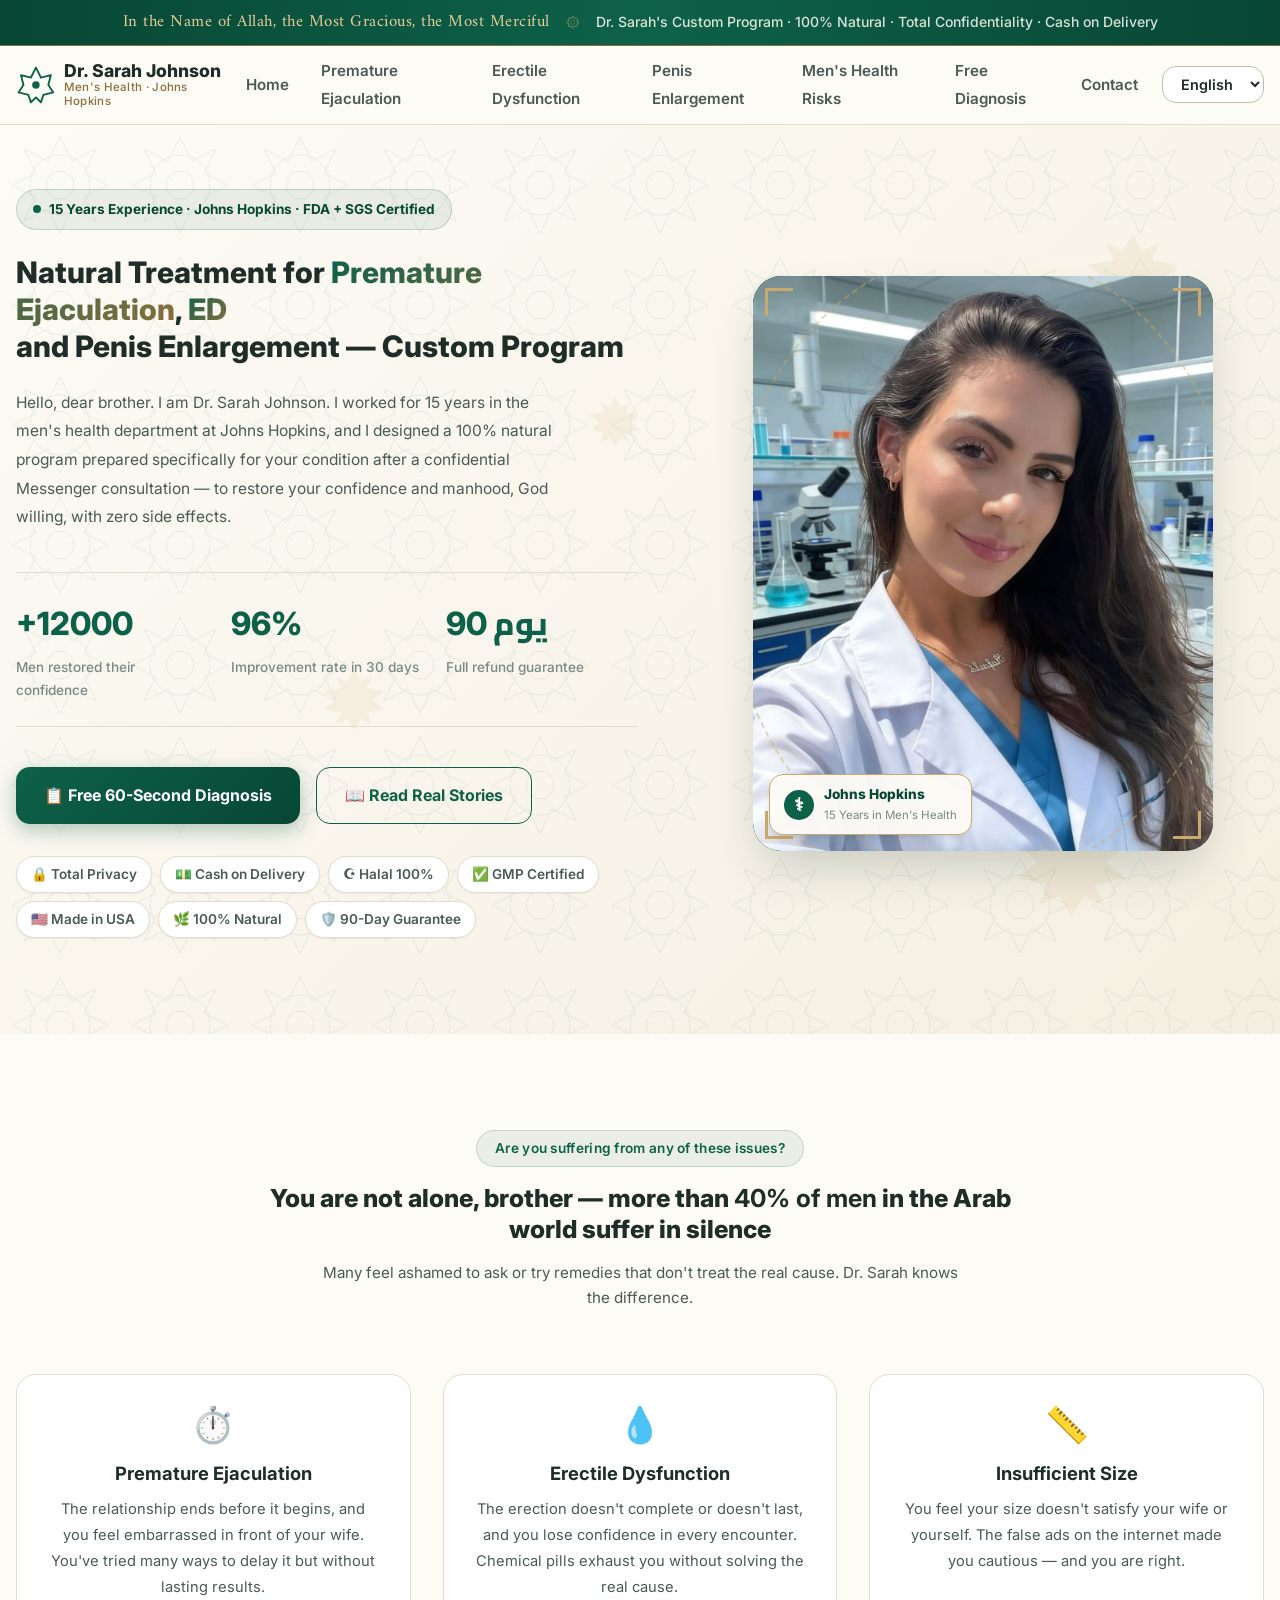
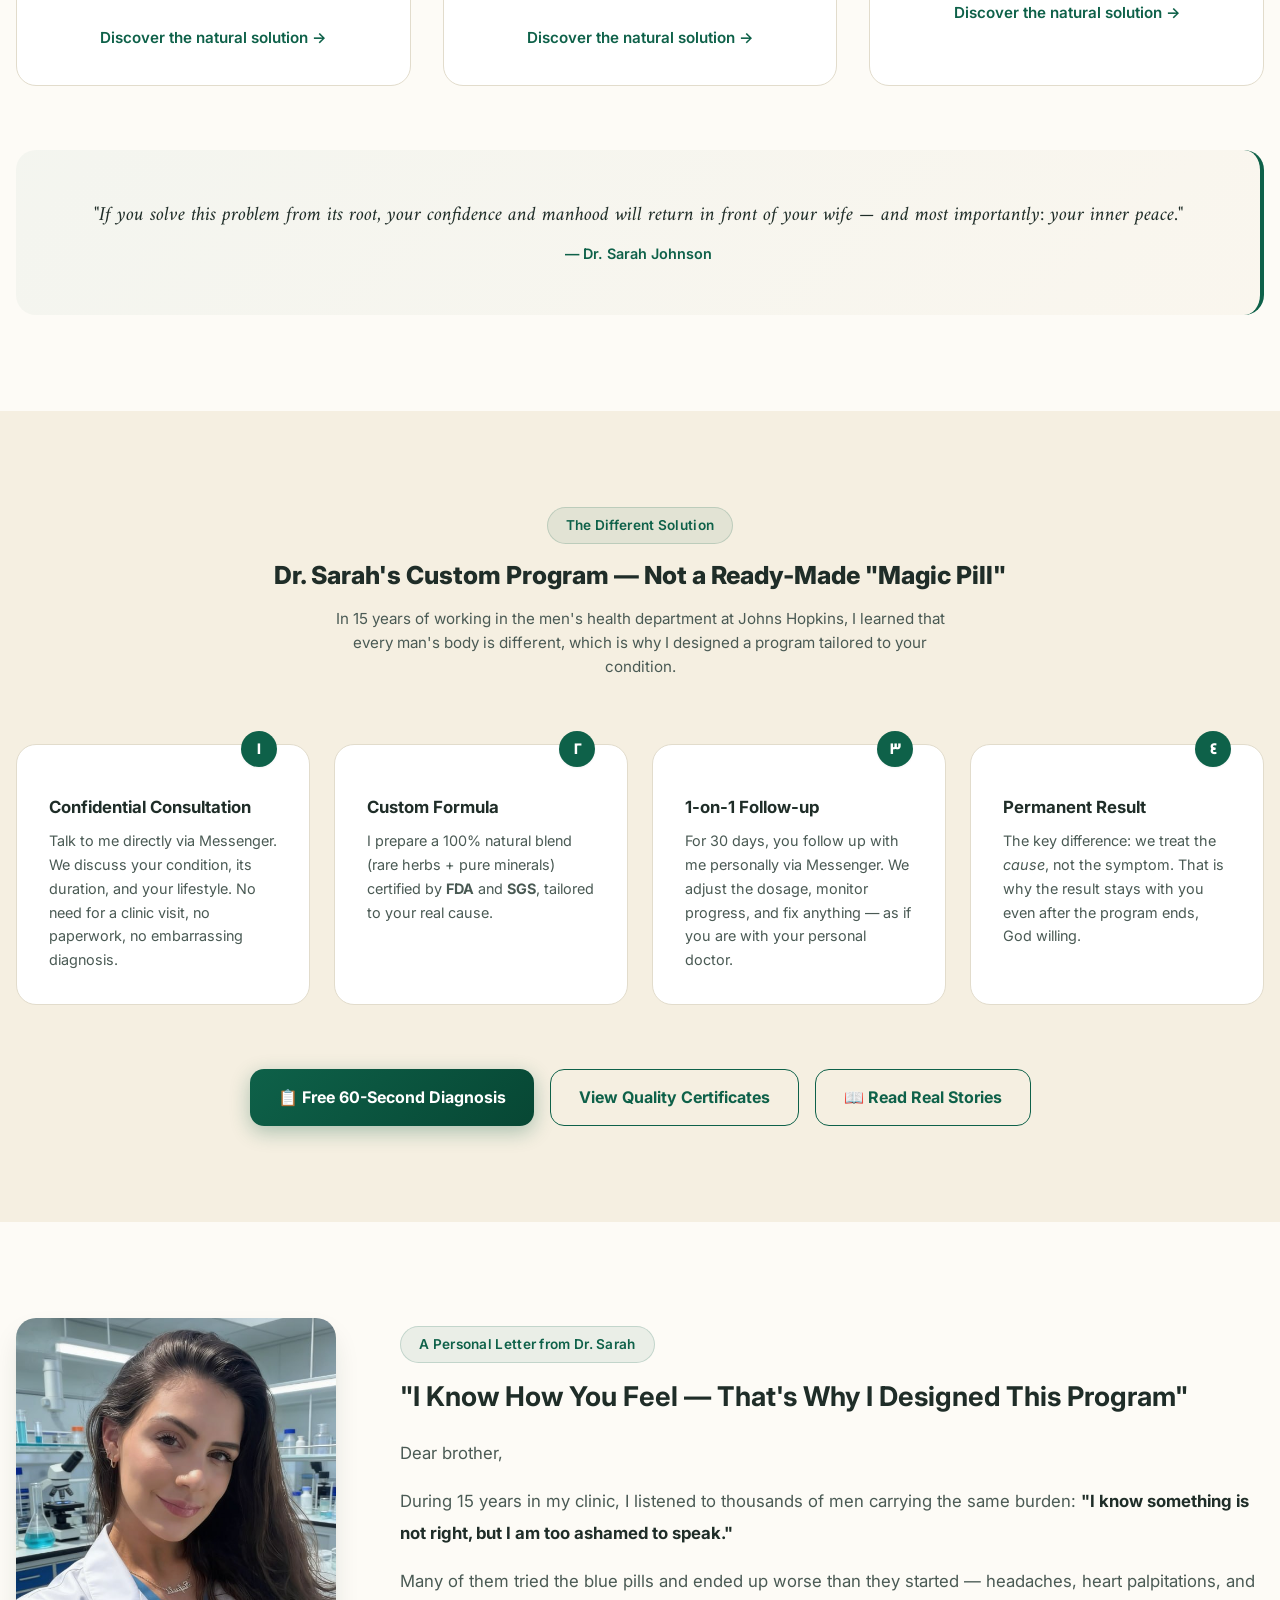
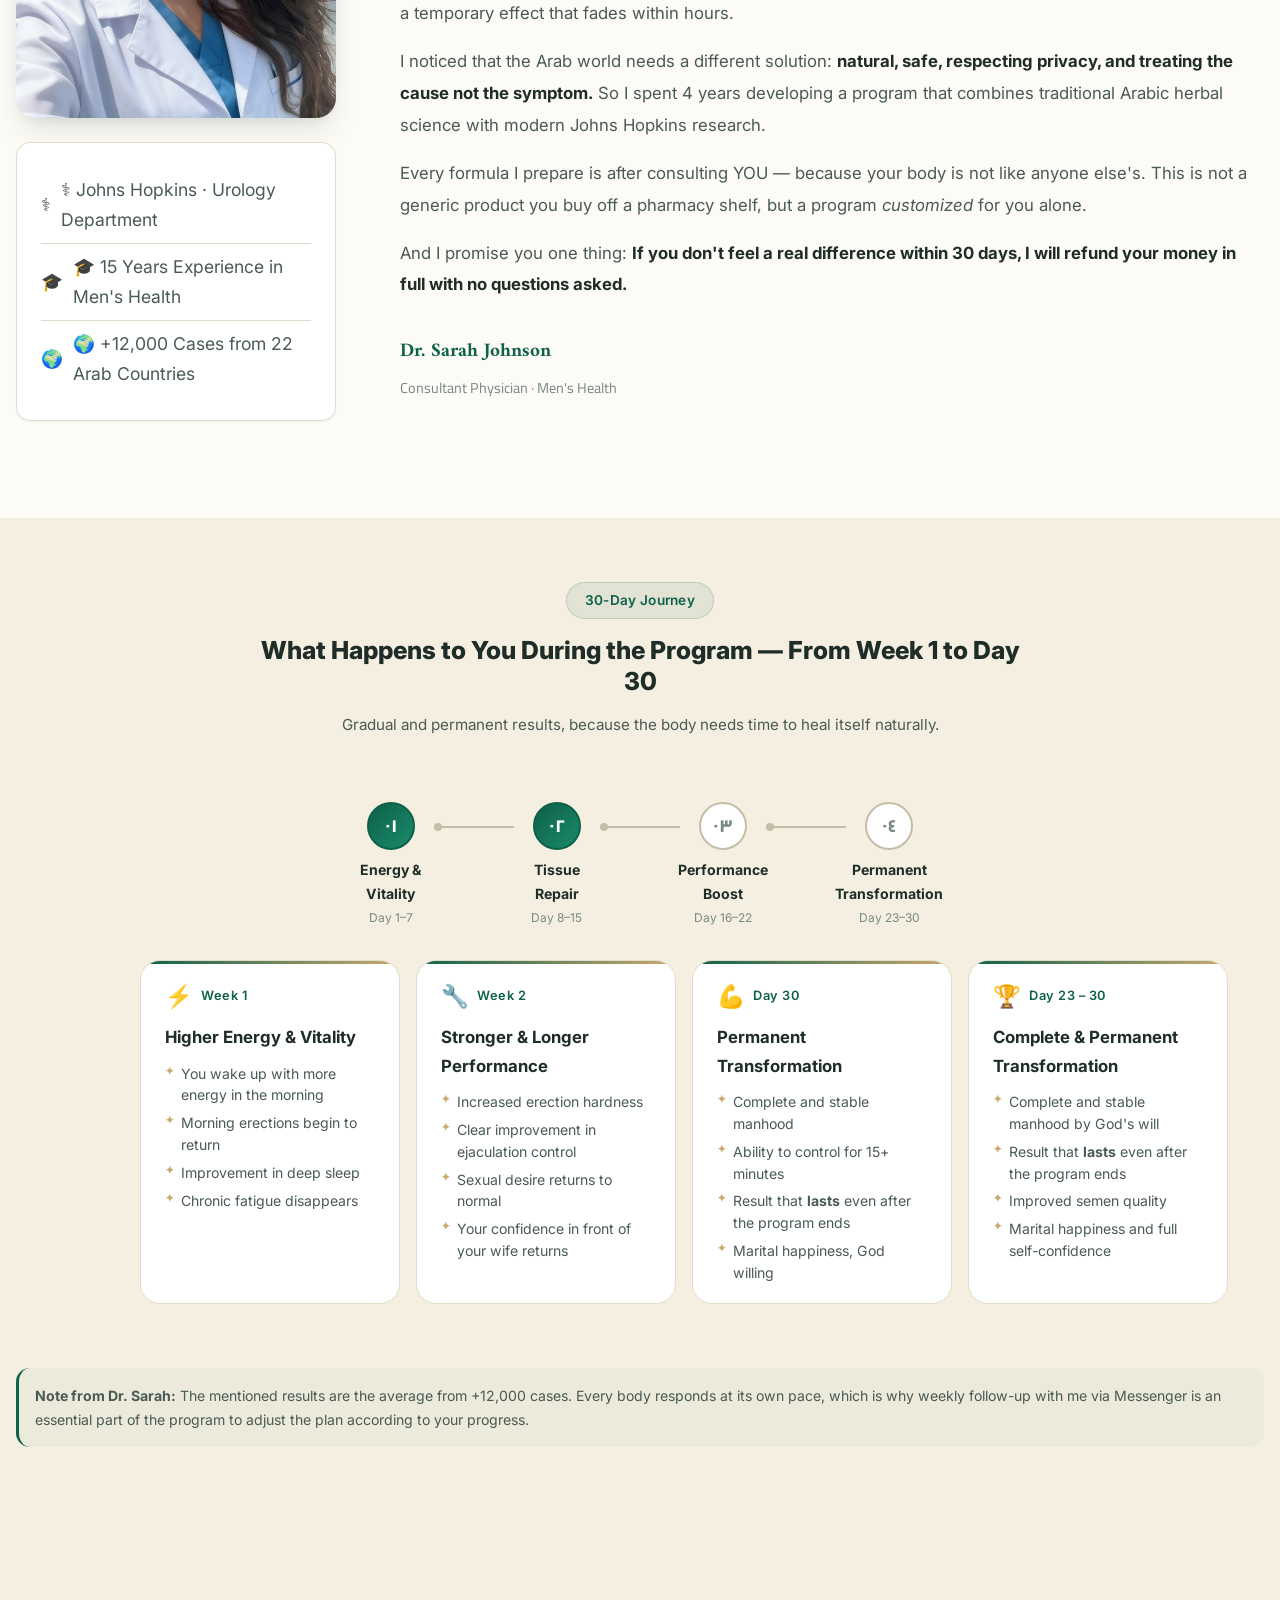
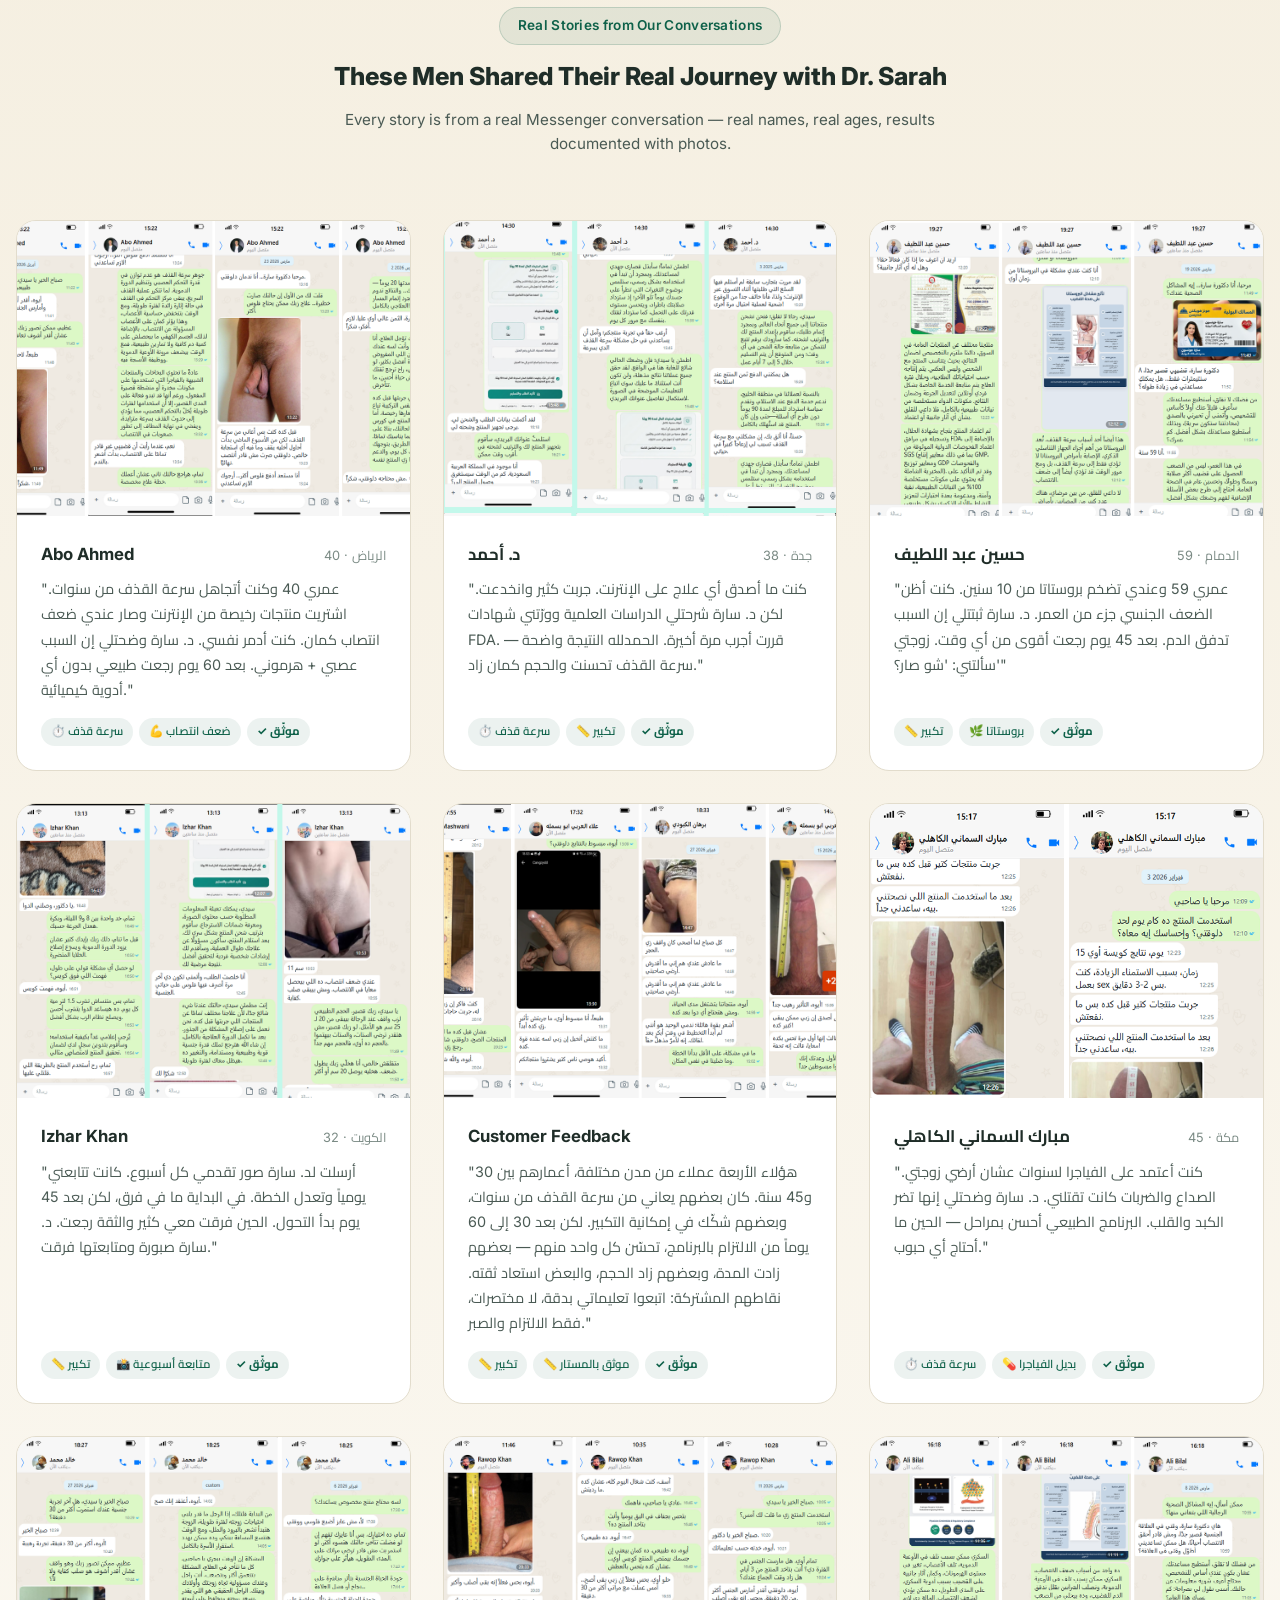
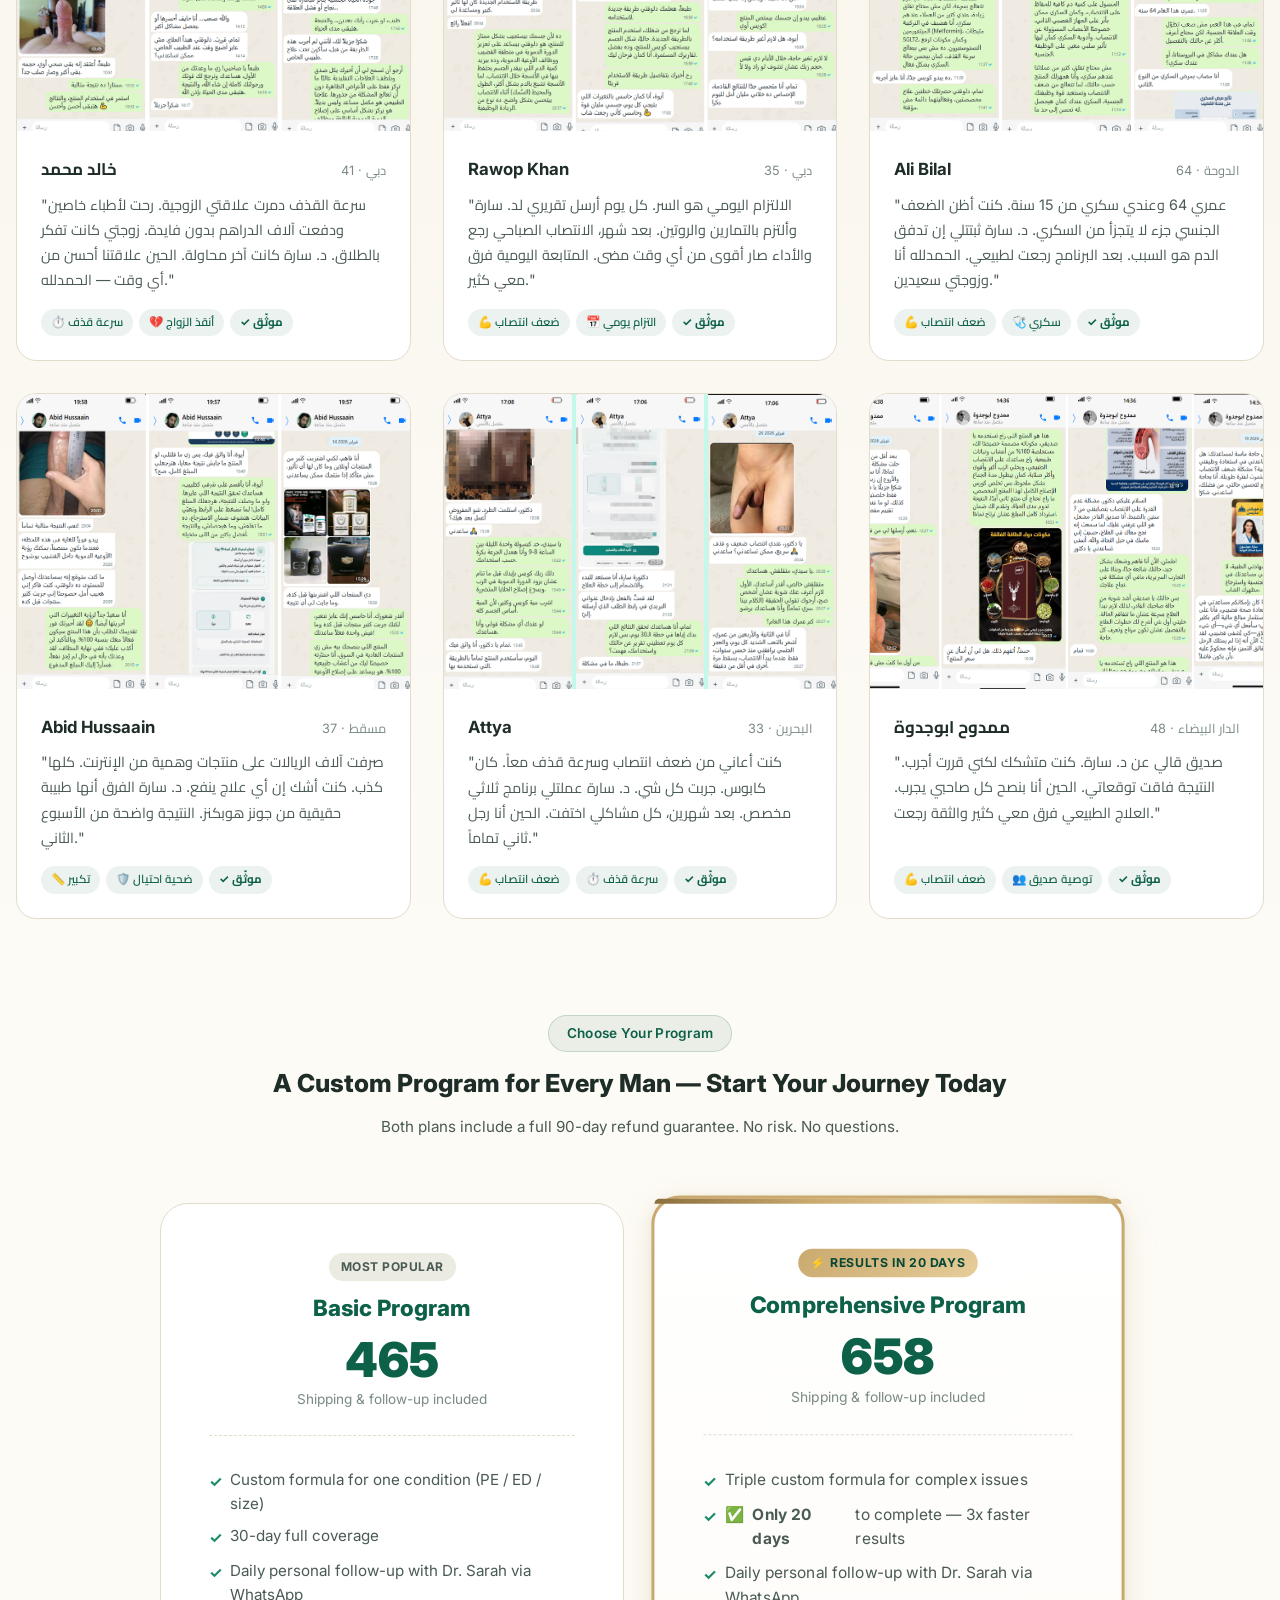
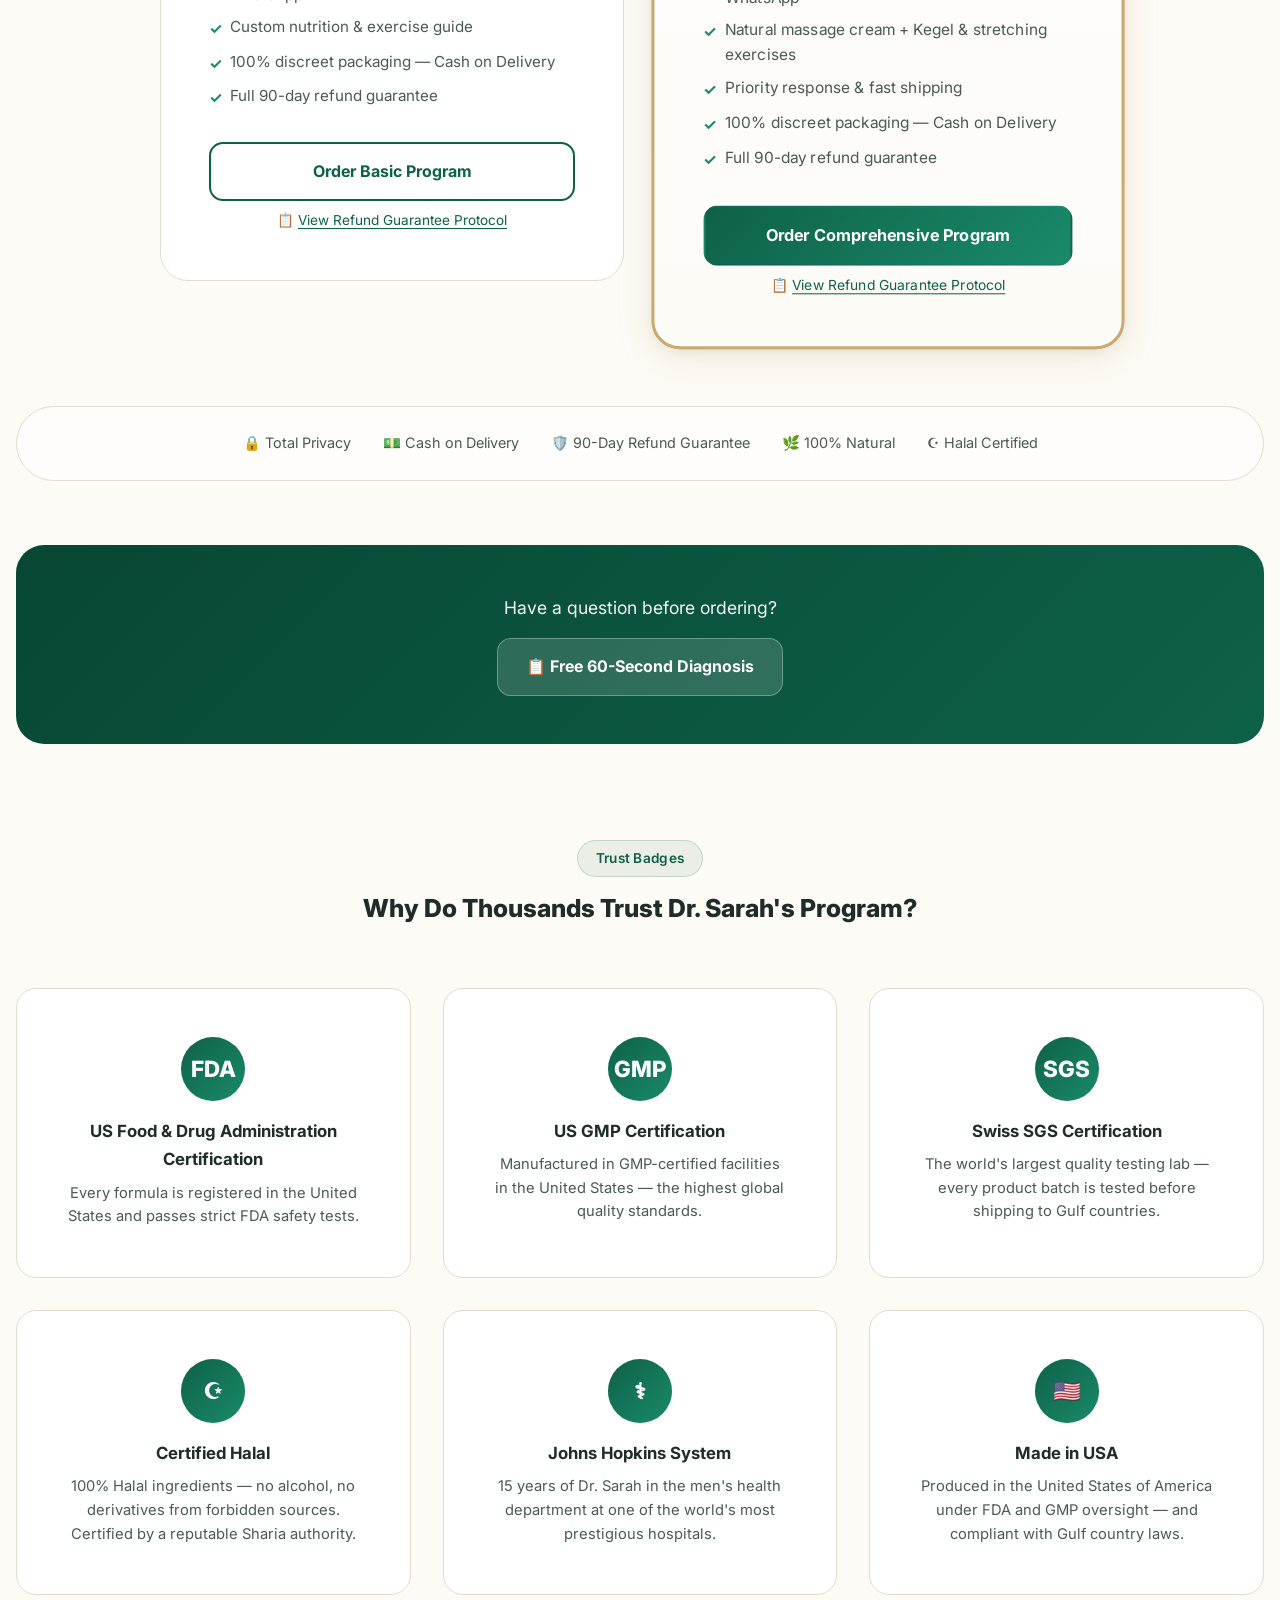
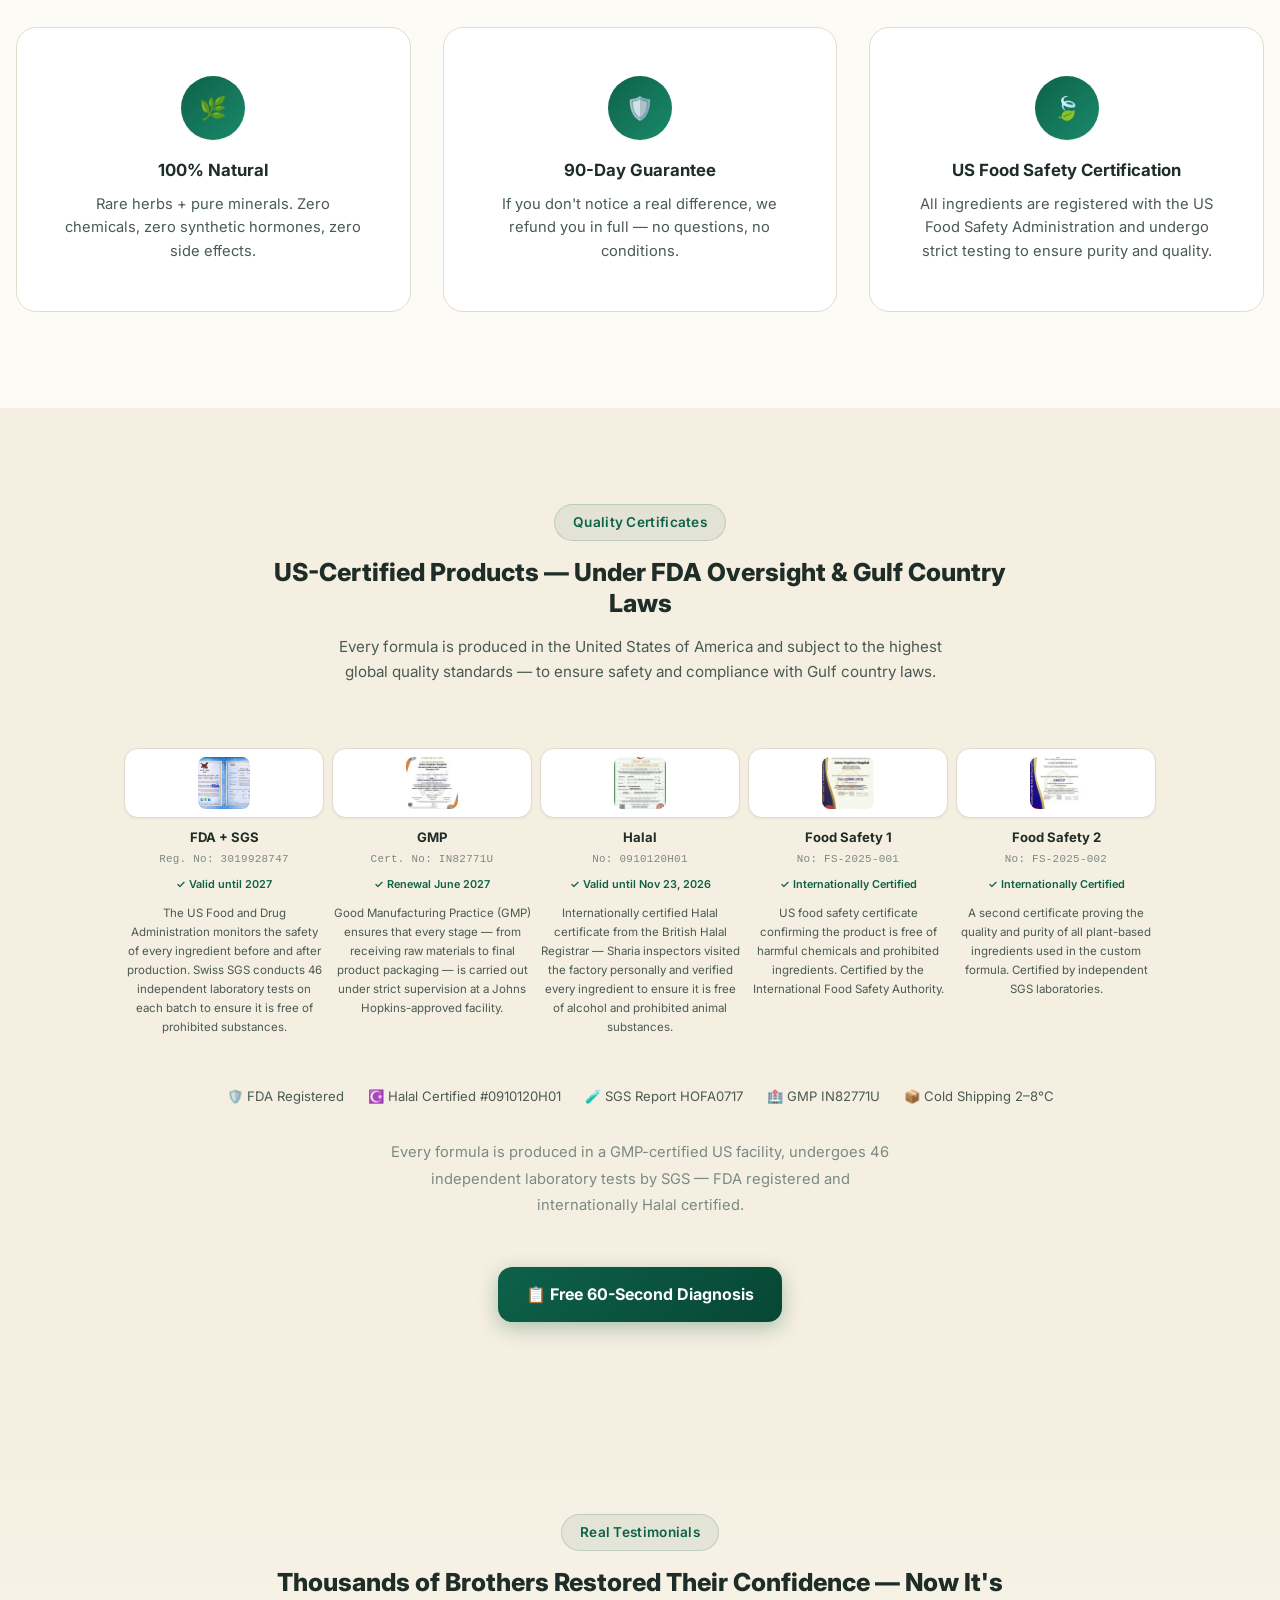
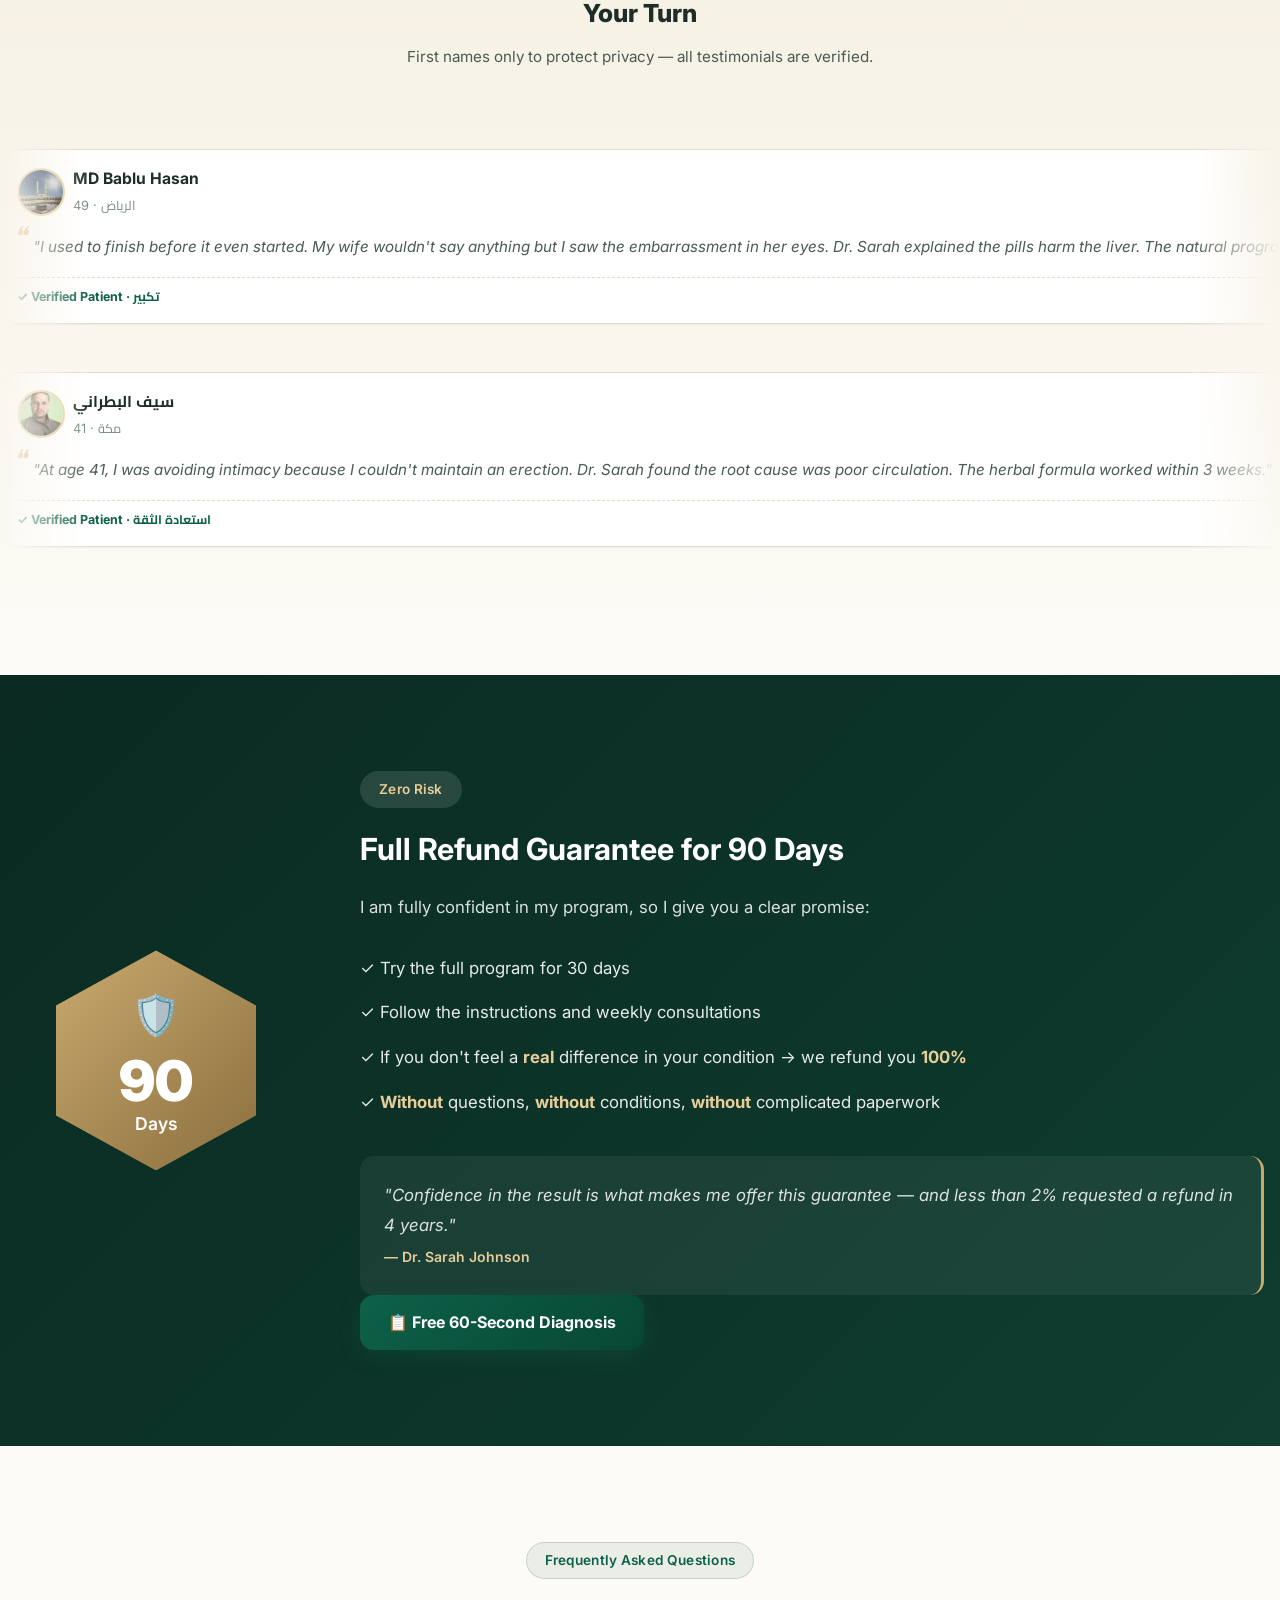
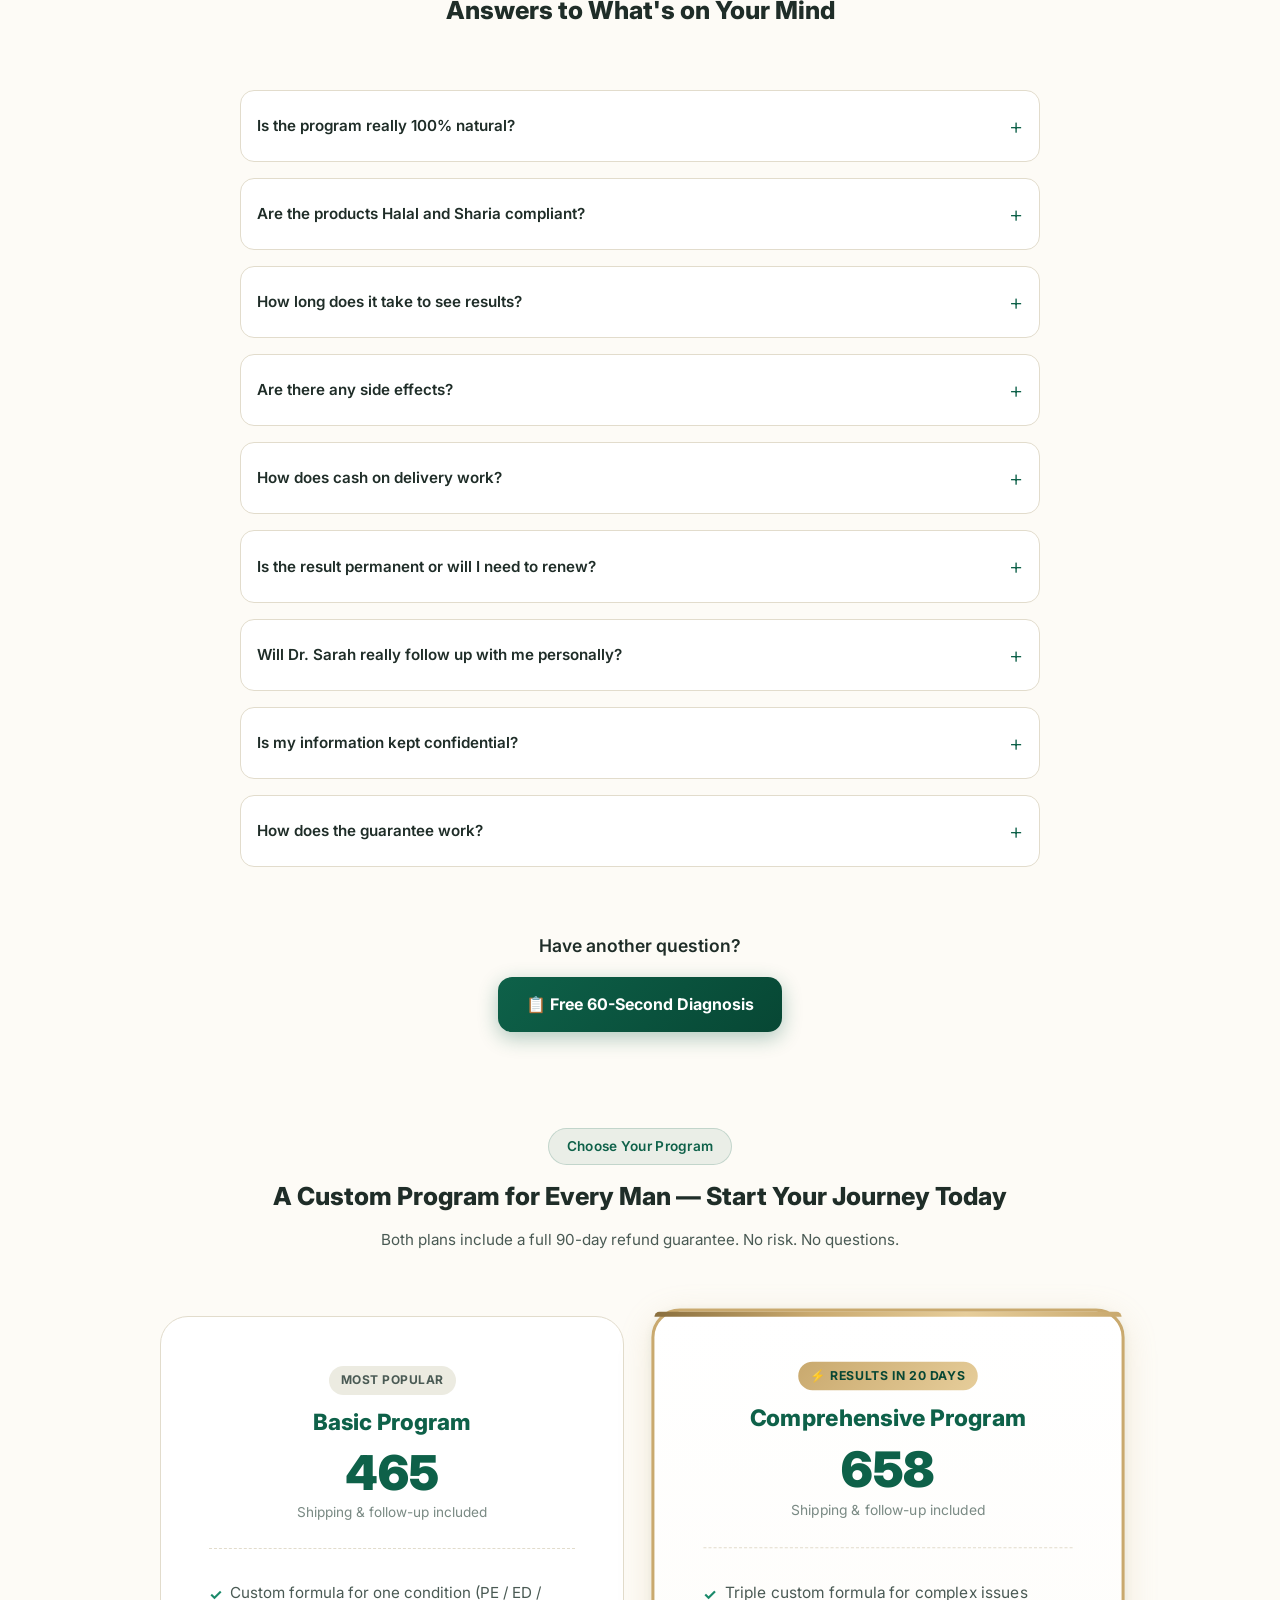
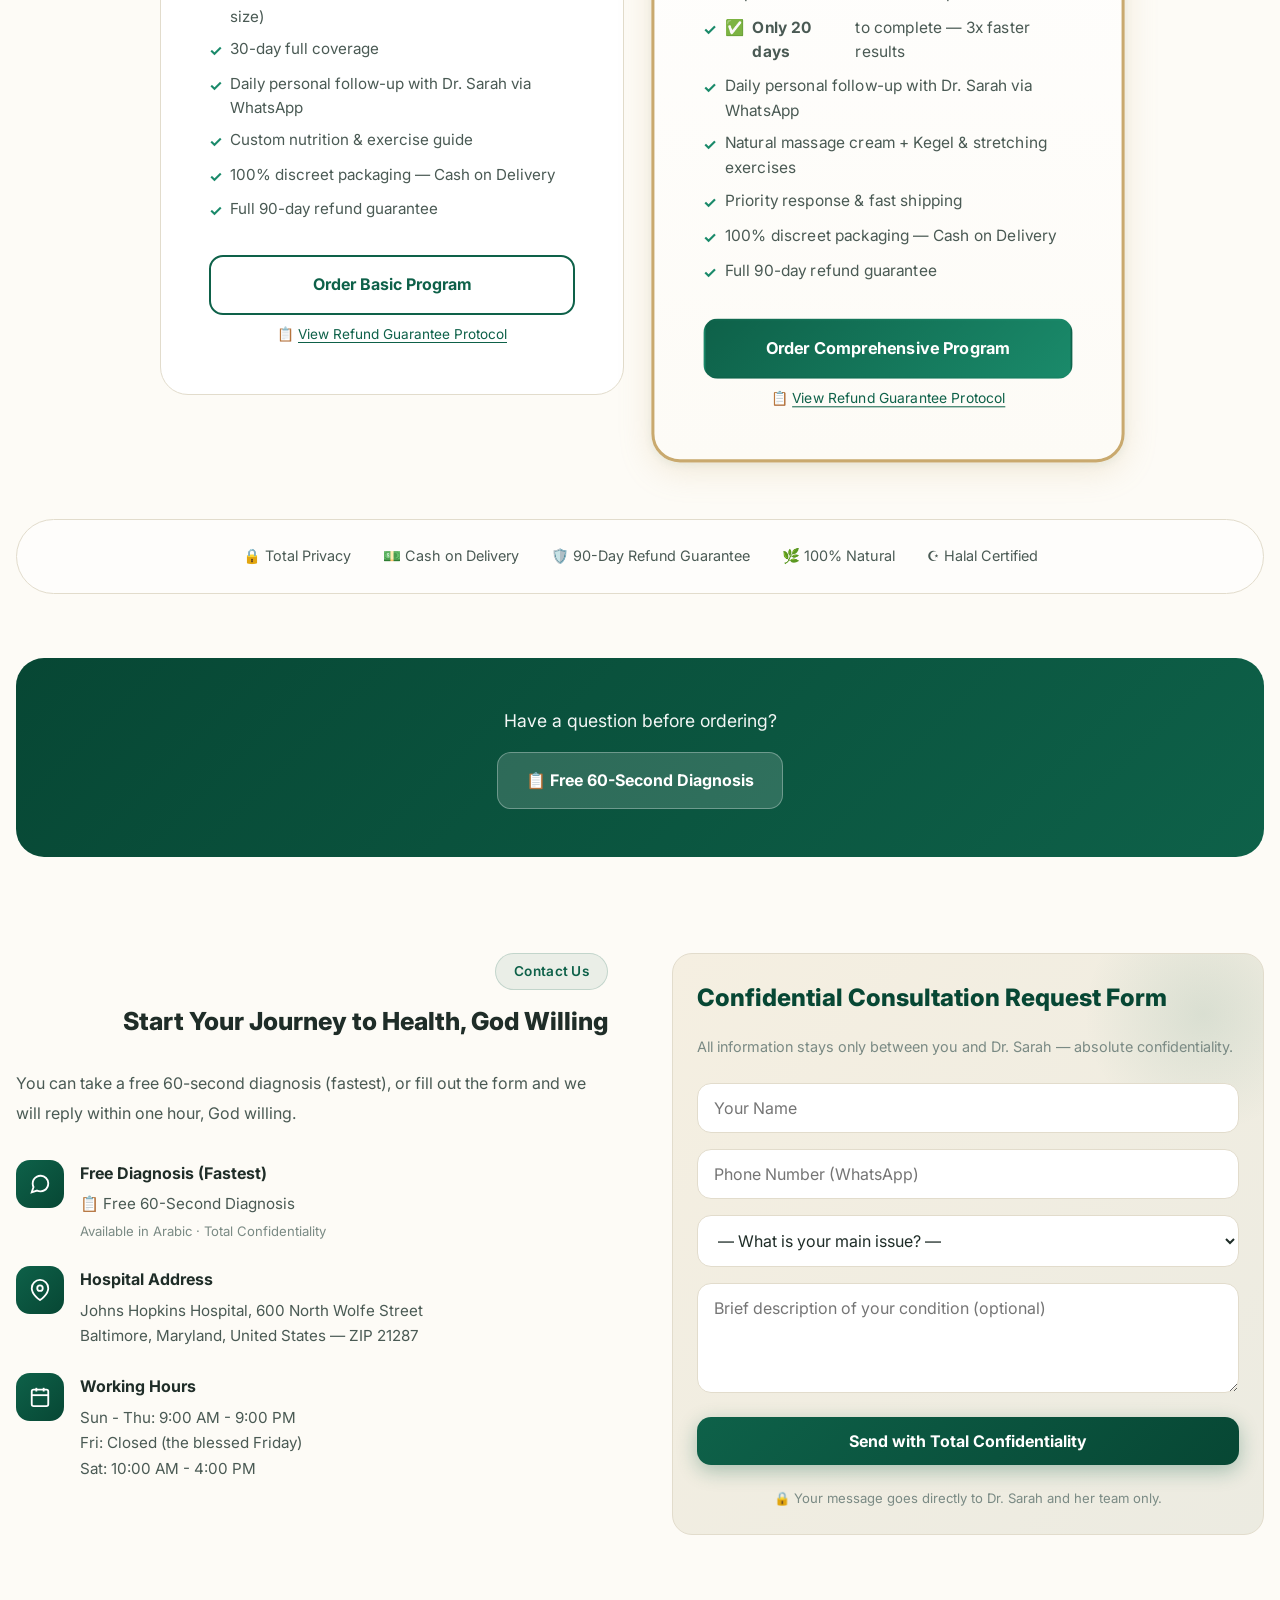
==== commit c2dfc102: "修复د. أحمد图片路径：统一使用U+0623编码与Git文件名一致" ====
--- a/index.html
+++ b/index.html
@@ -415,7 +415,7 @@
 
       <div class="story-item">
         <div class="story-img-wrap">
-          <img src="截图/د. أحمد 不信任早泄增大得到治疗.png" alt="د. أحمد" loading="lazy"/>
+          <img src="截图/د. أحمد 不信任早泄增大得到治疗.png" alt="د. أحمد" loading="lazy"/>
           <div class="story-img-overlay"><span>🔍</span></div>
         </div>
         <div class="story-content">
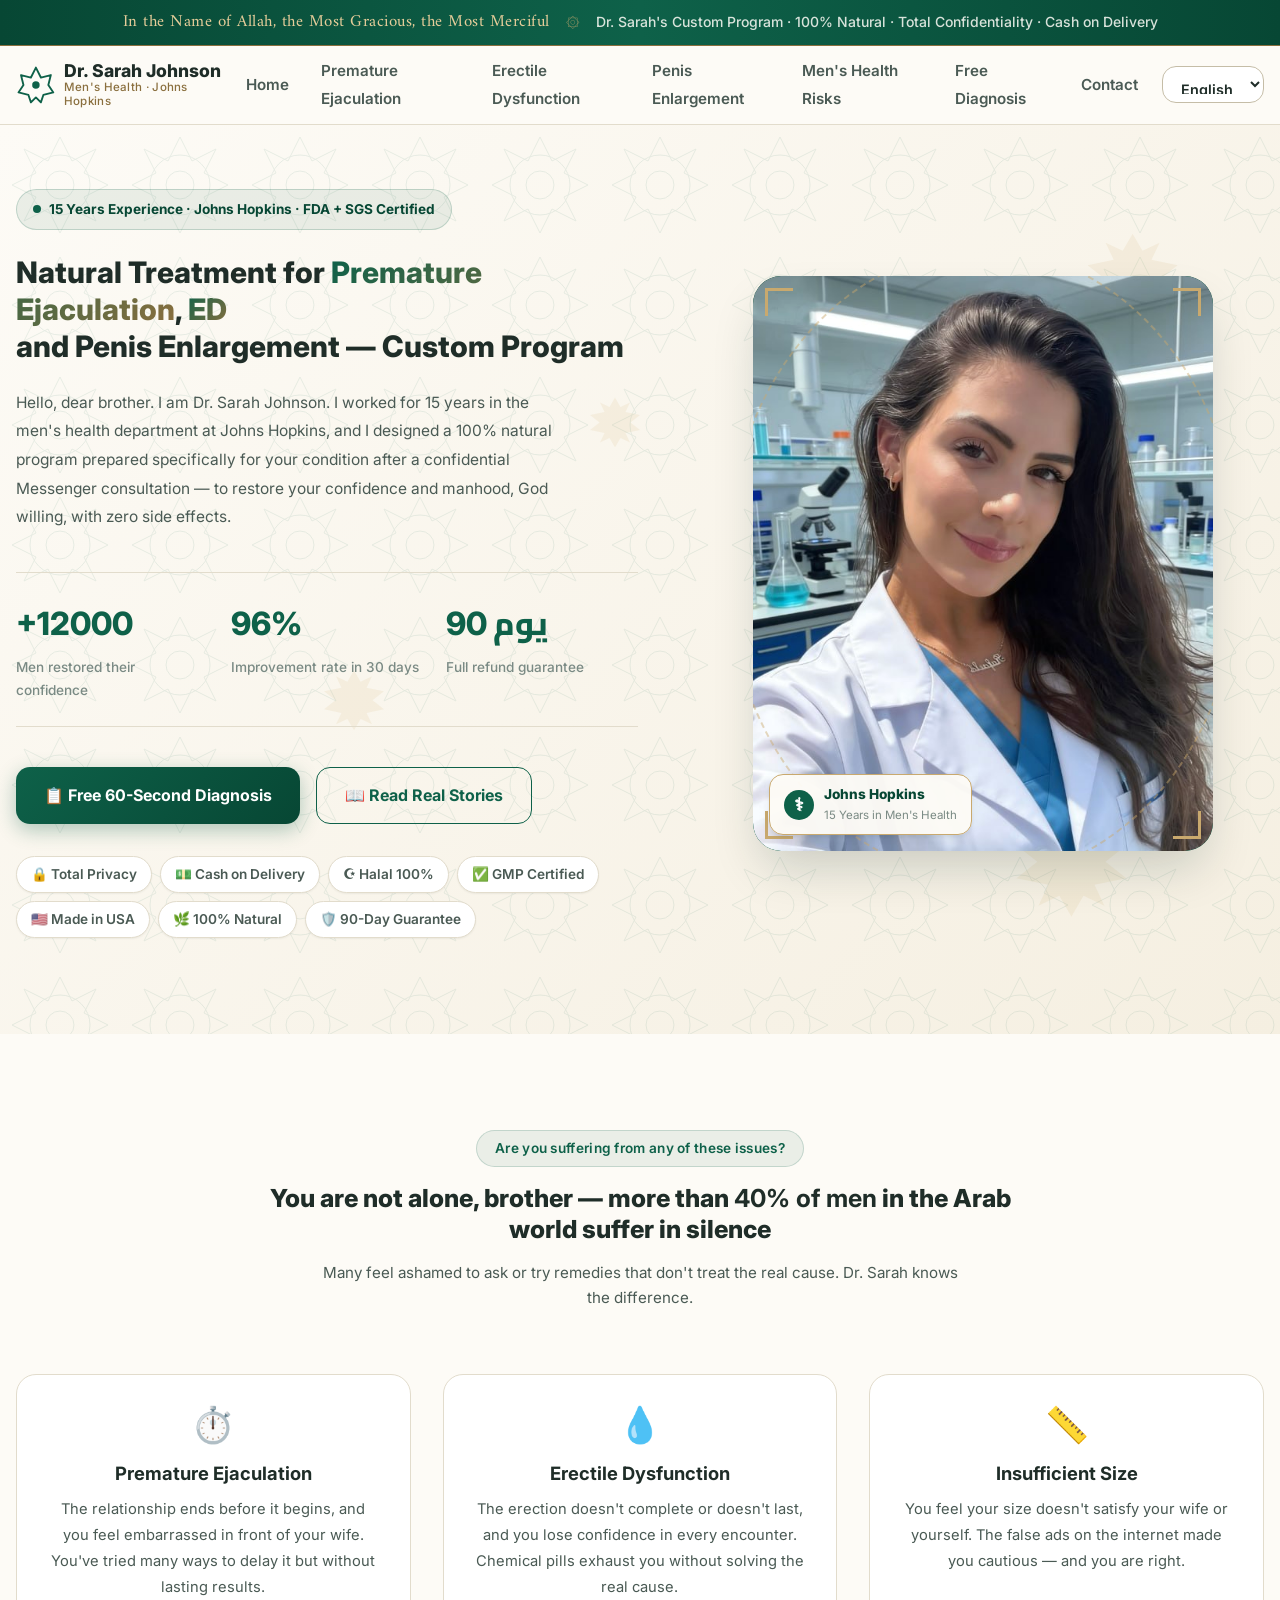
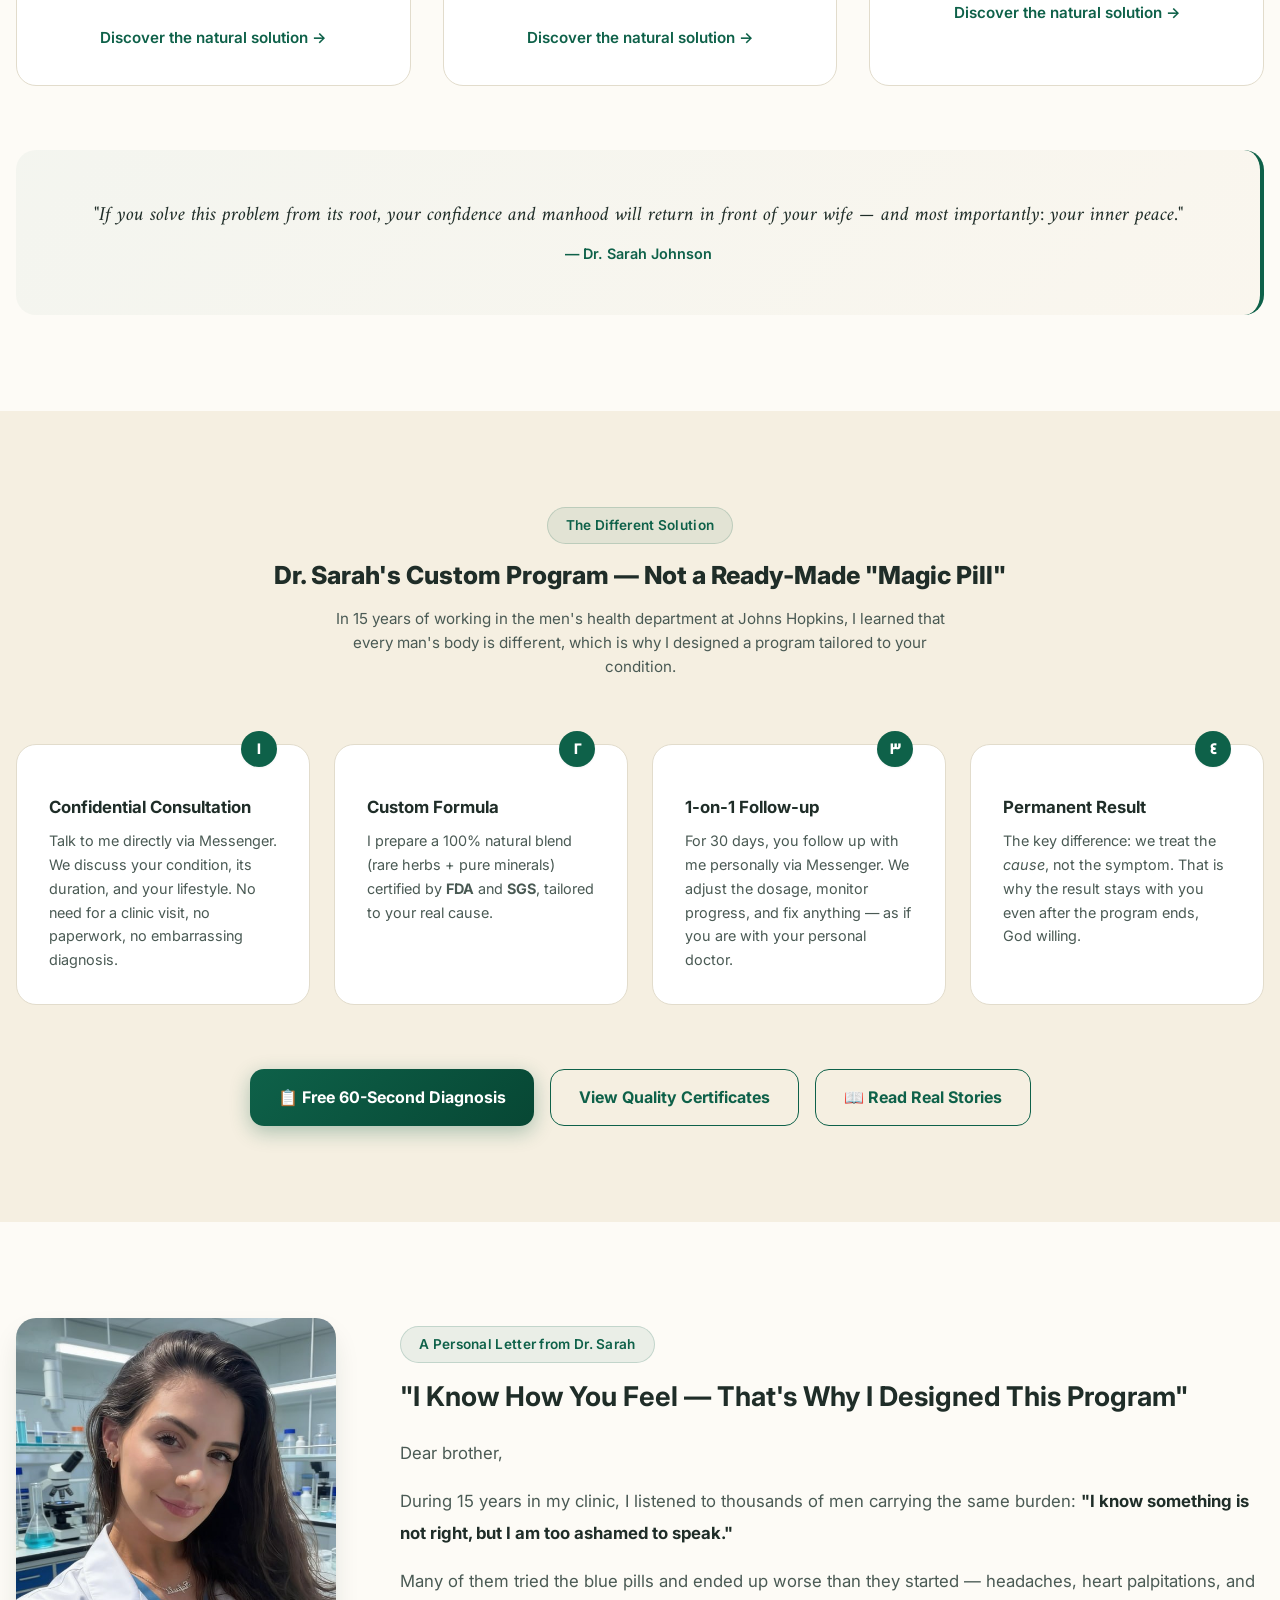
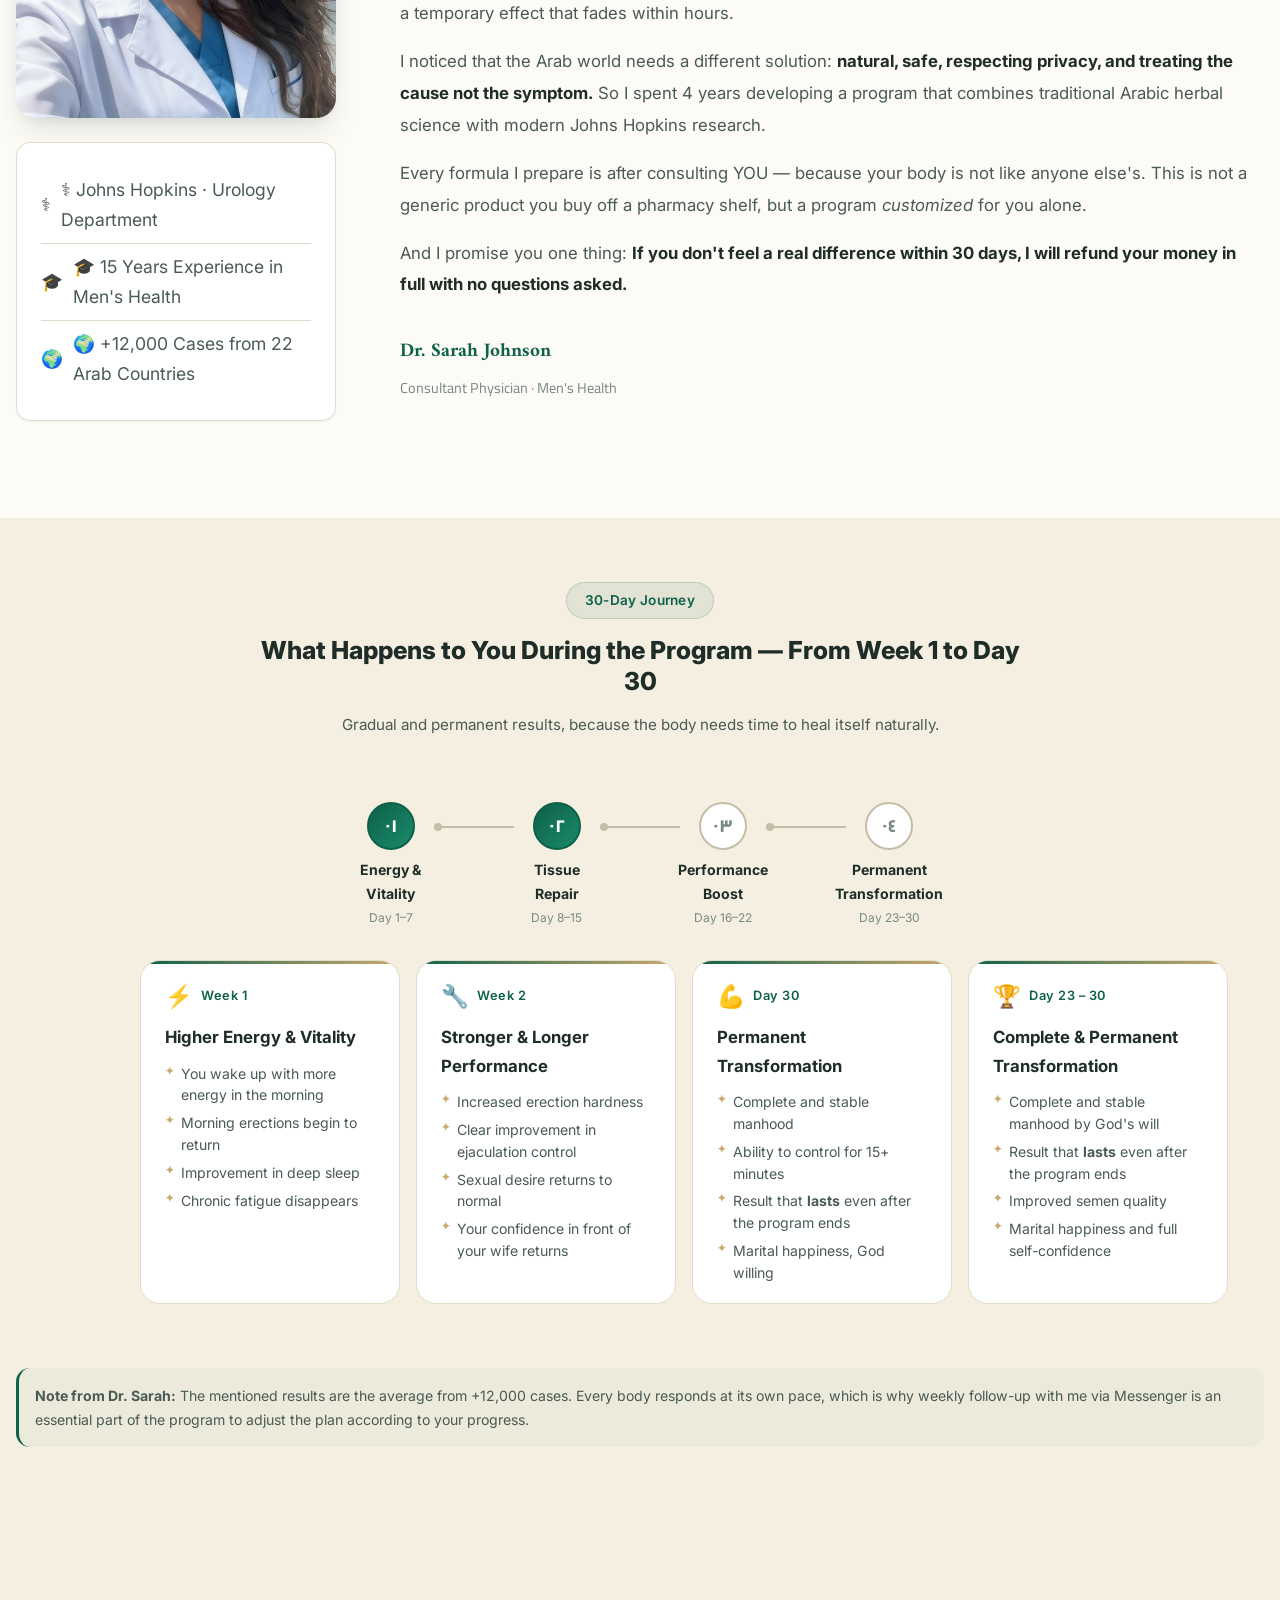
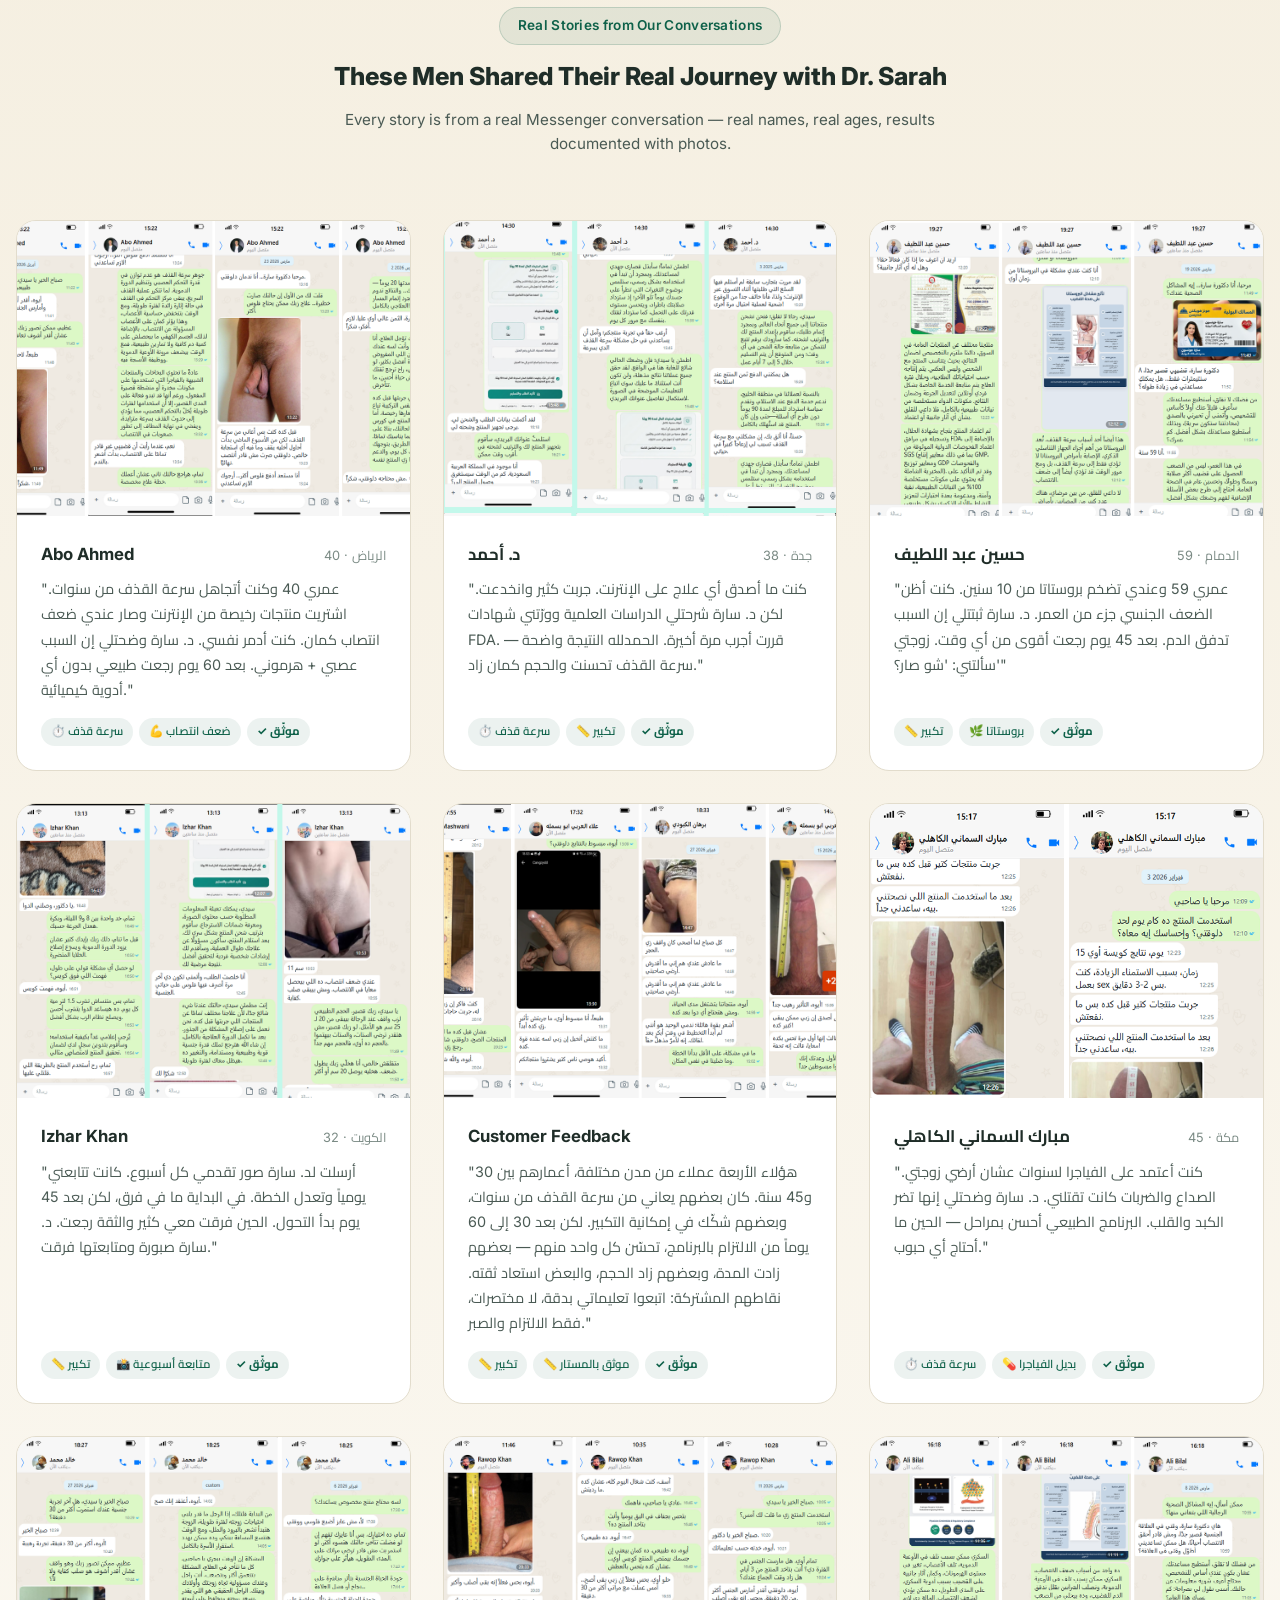
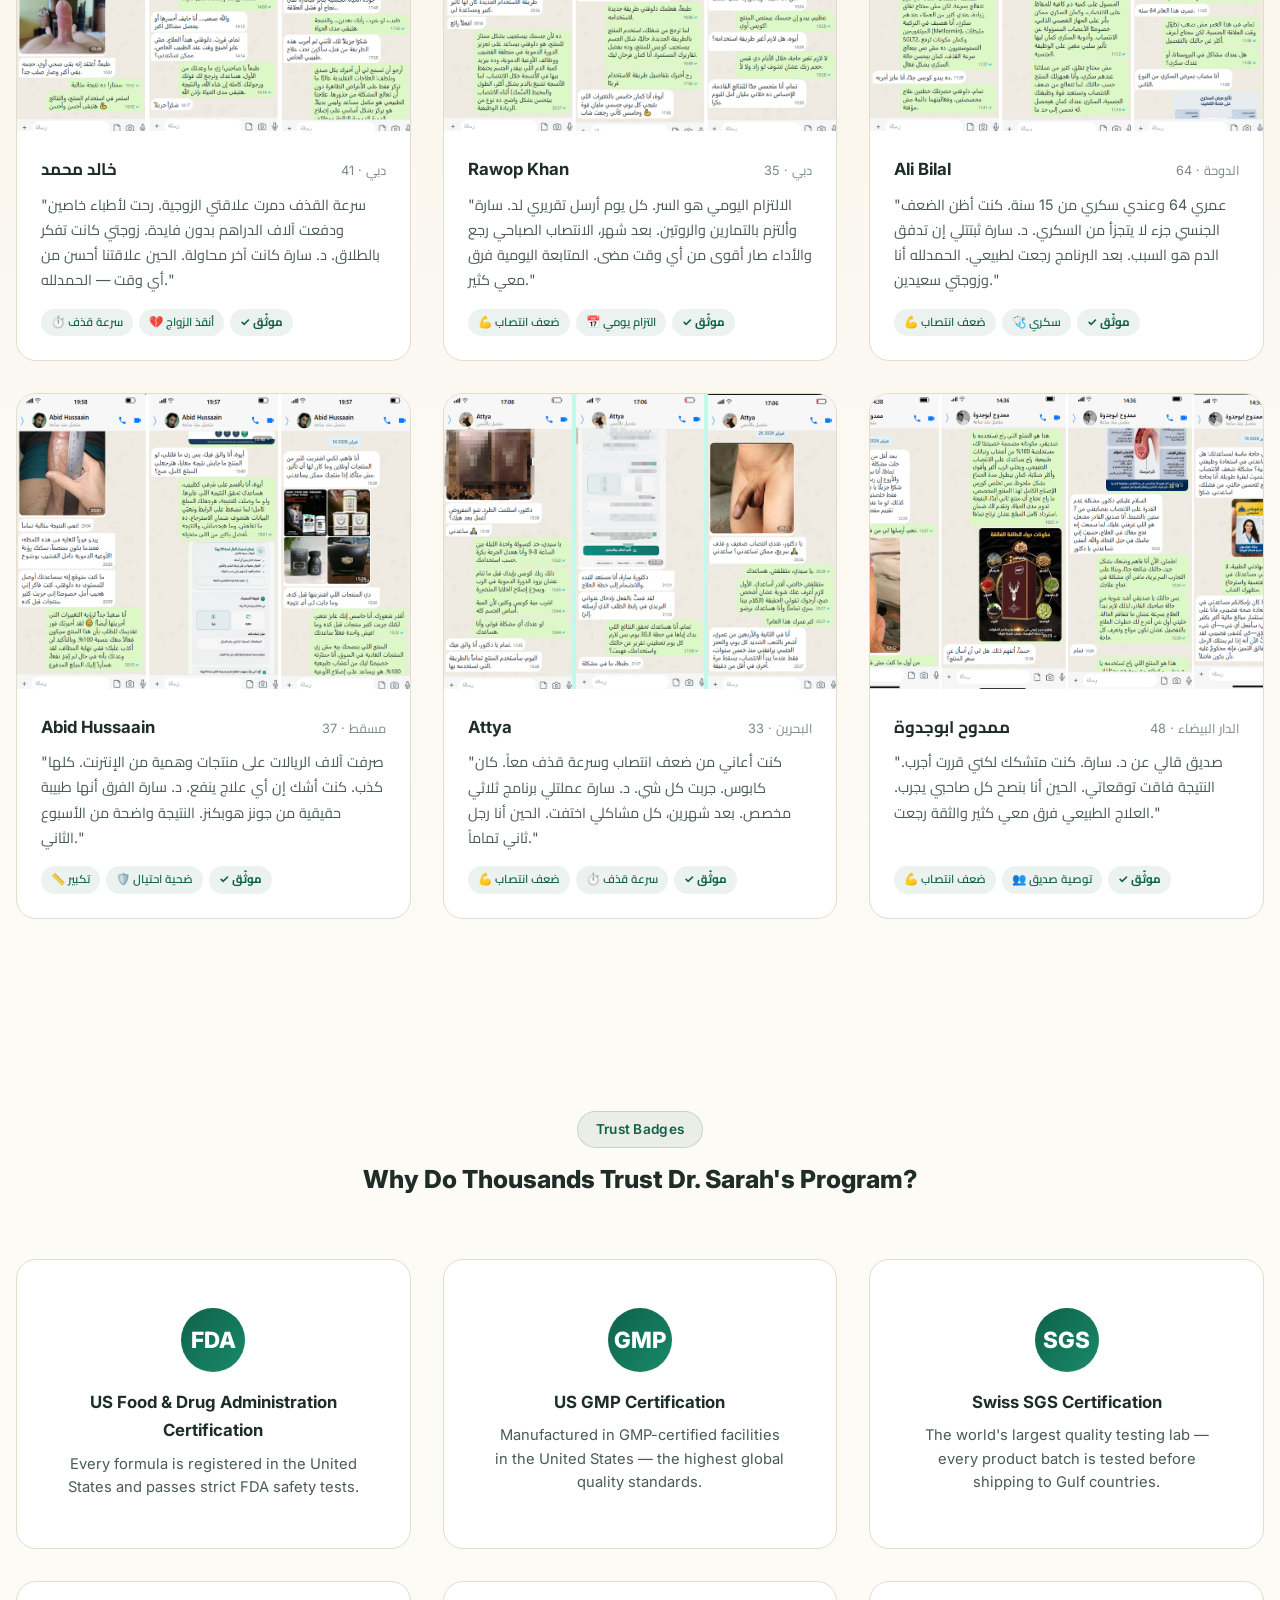
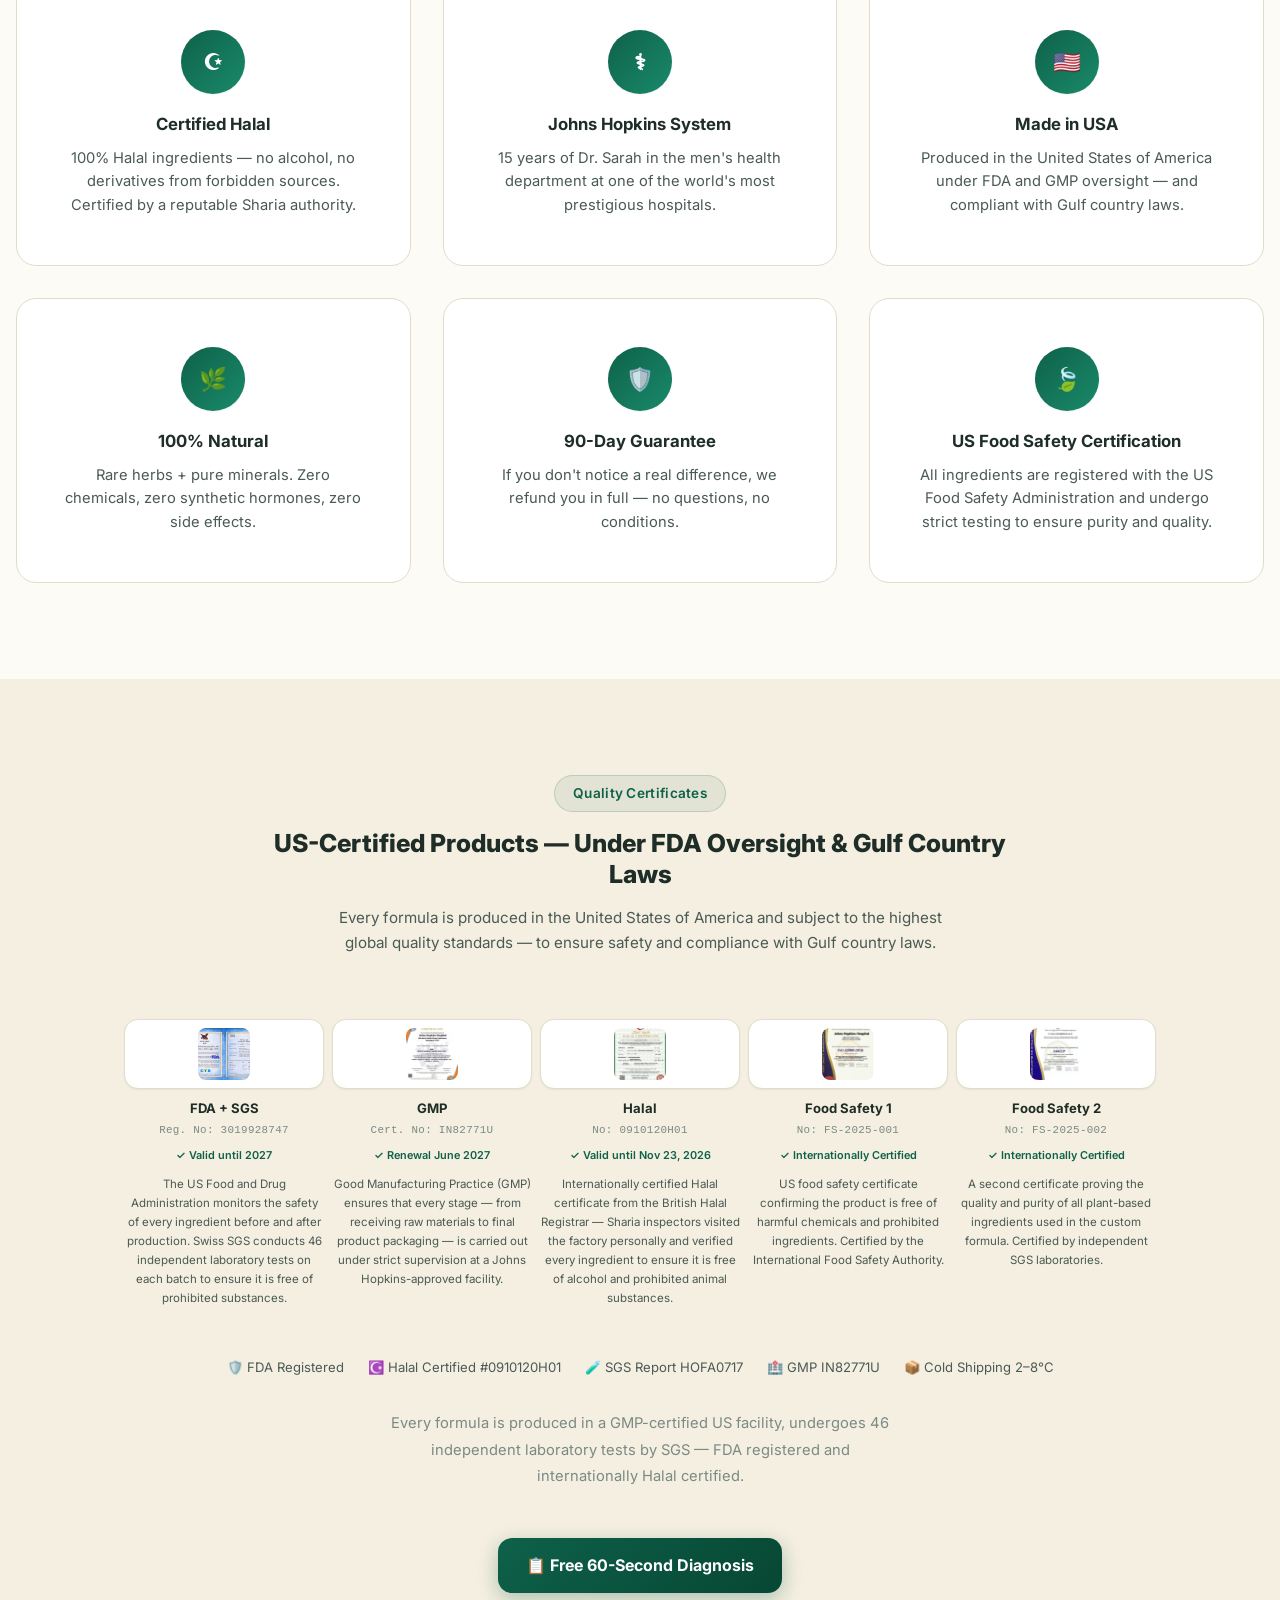
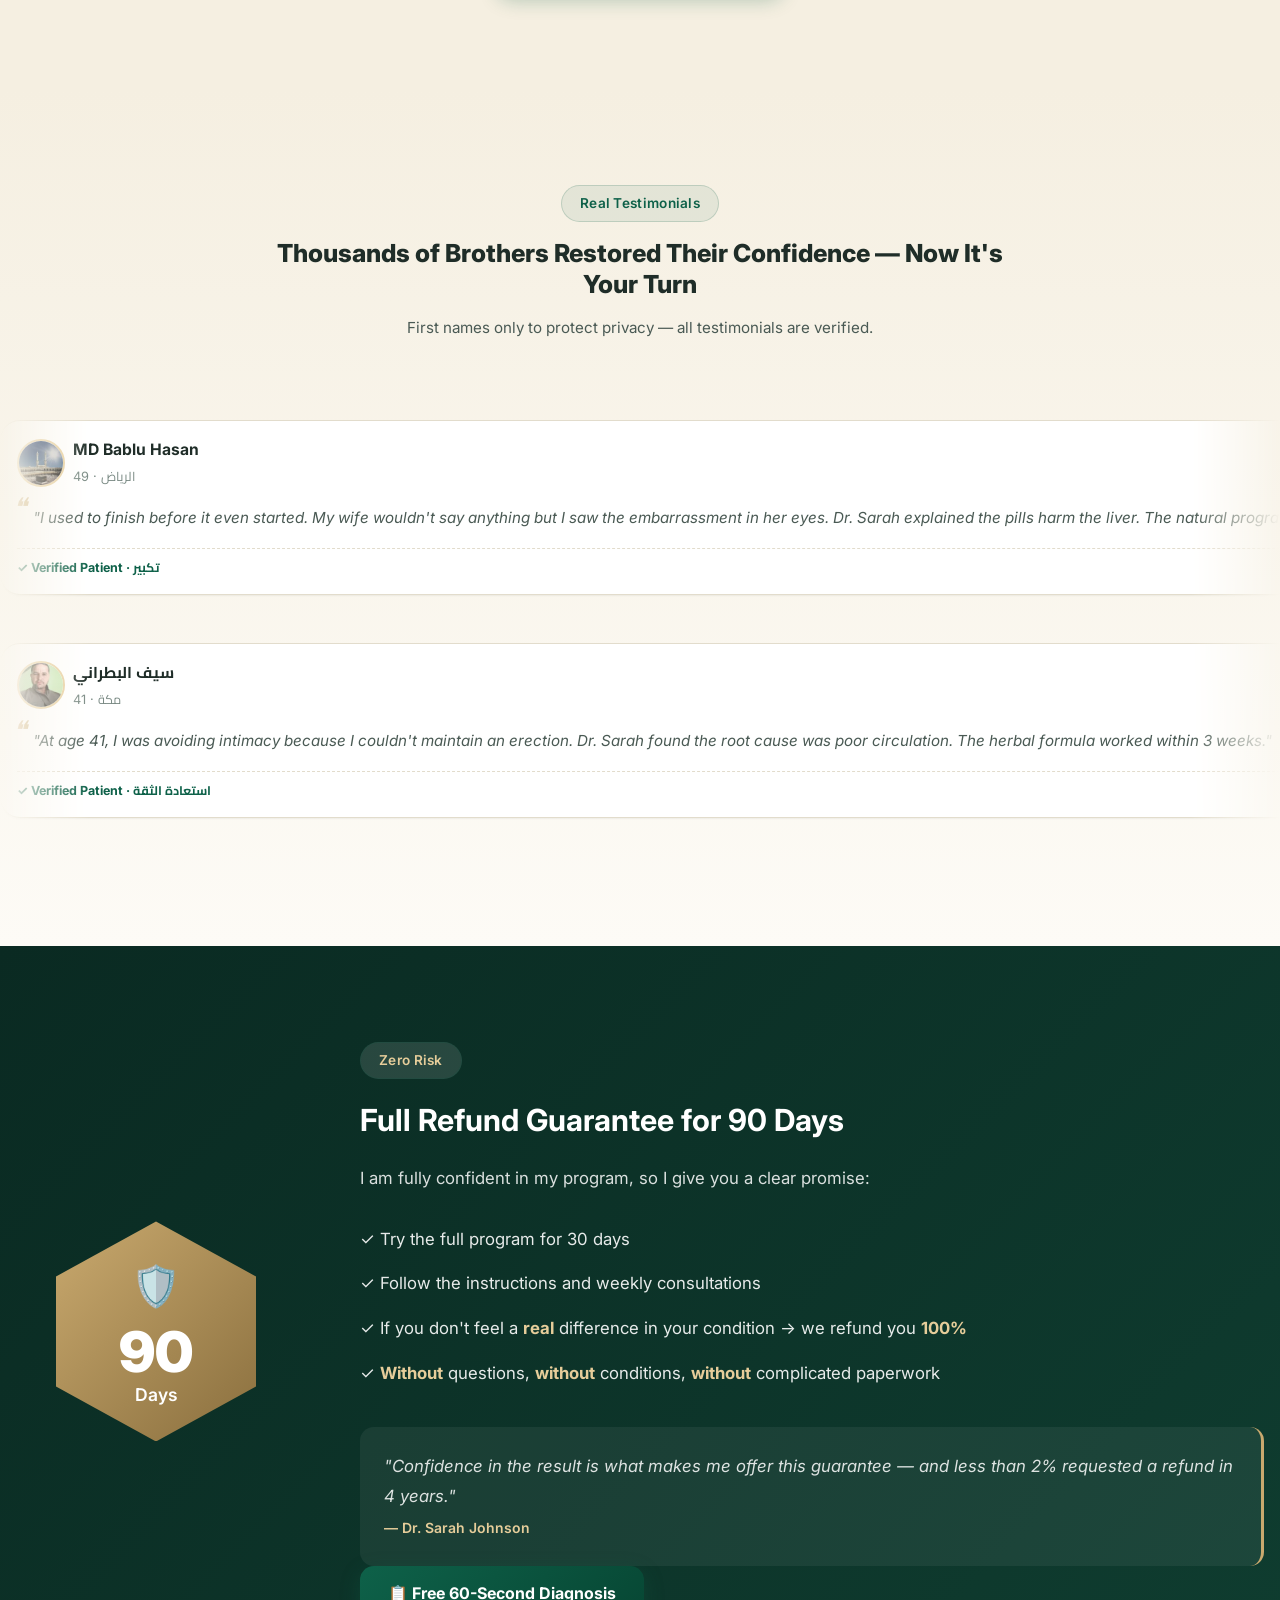
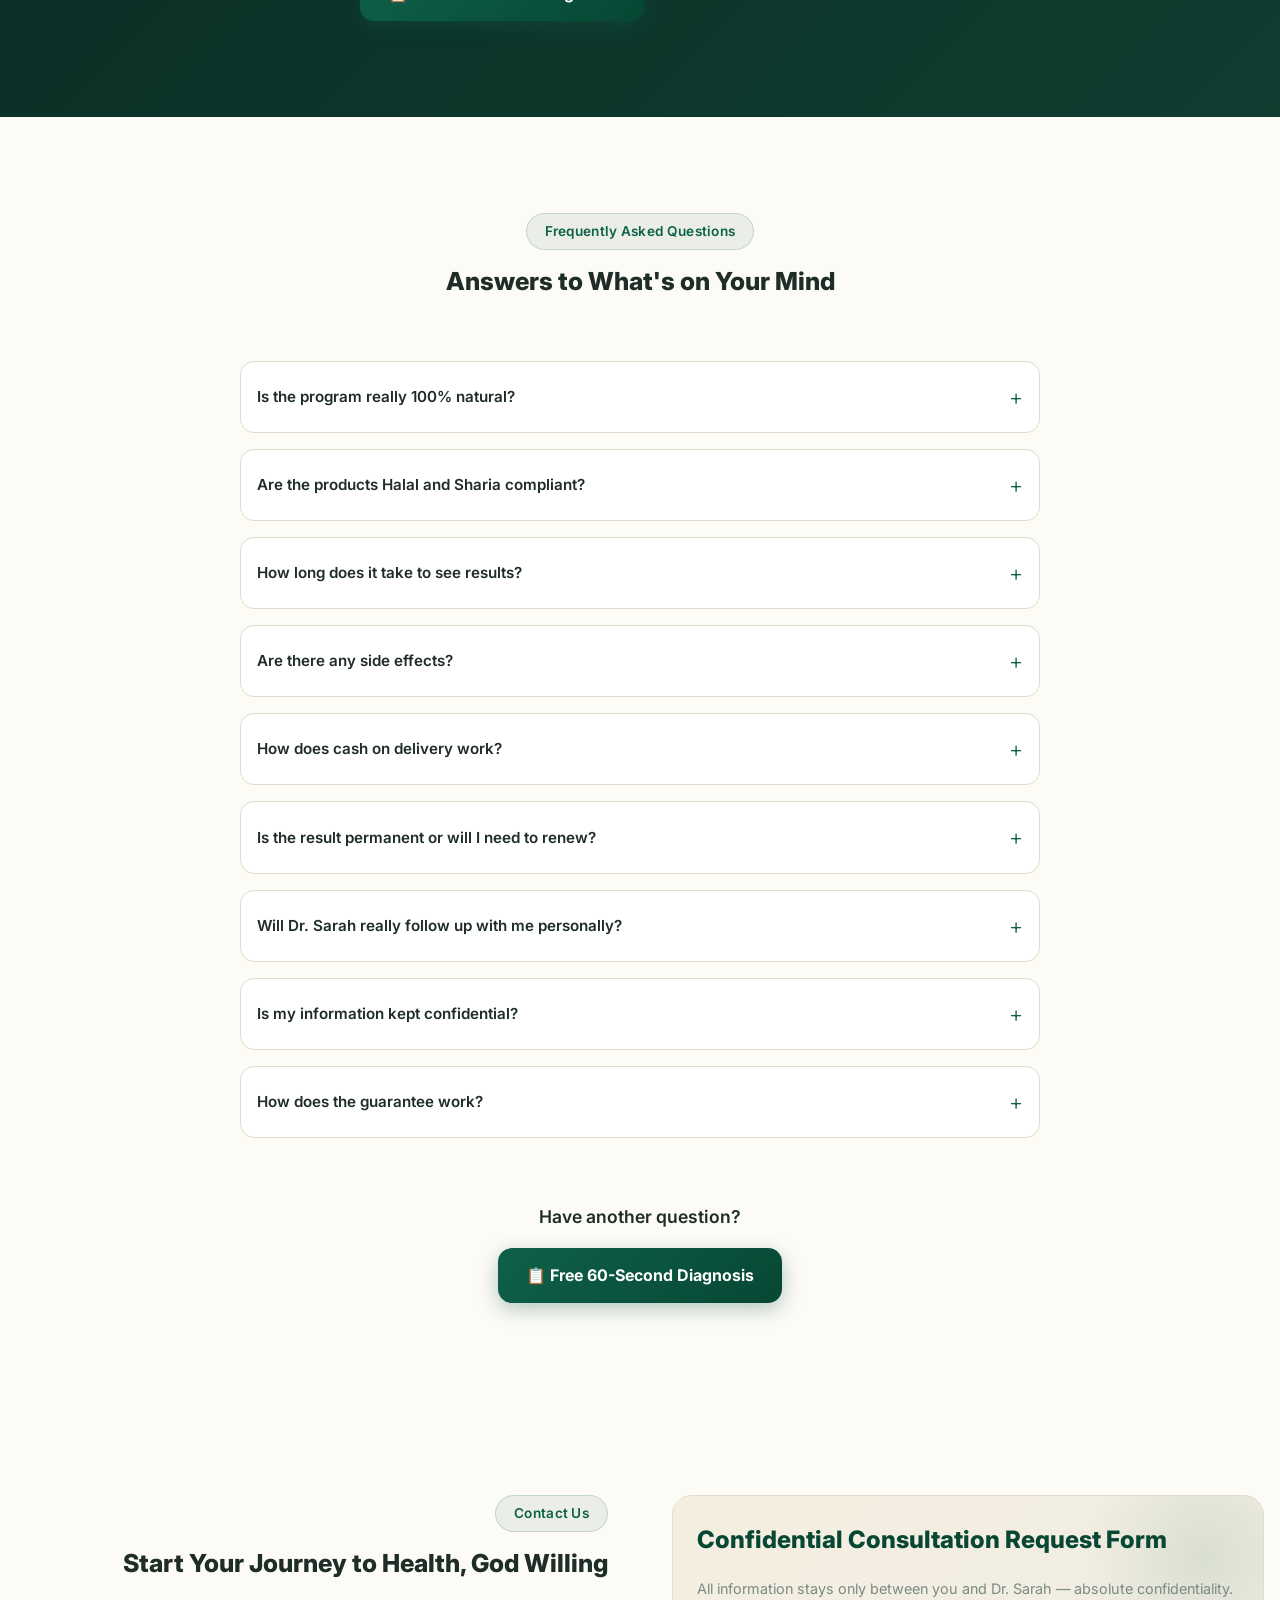
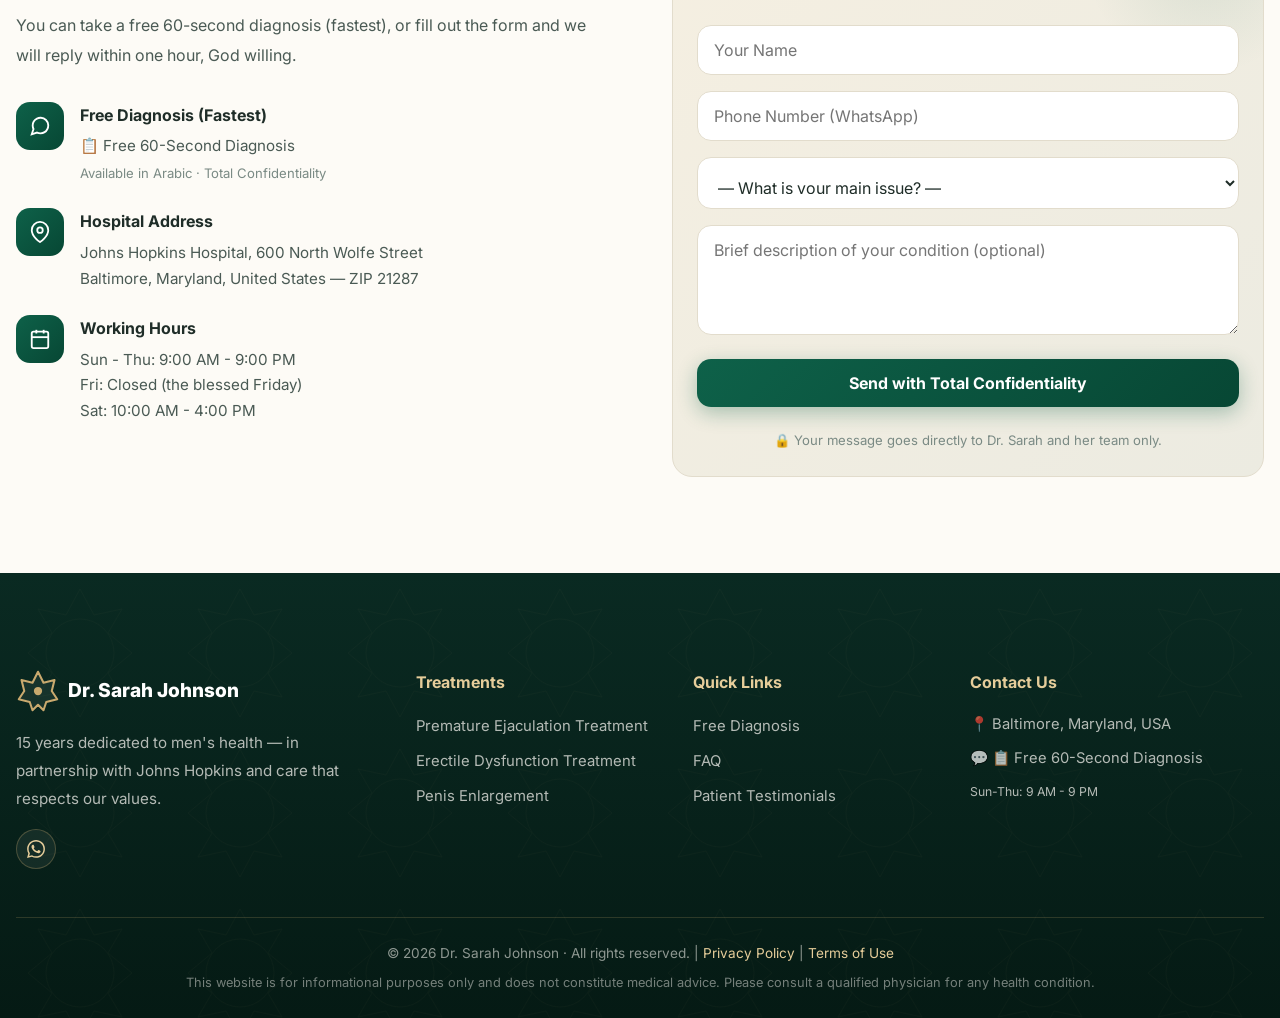
==== commit 135cd2ed: "删除主页两个价格选择板块" ====
--- a/index.html
+++ b/index.html
@@ -625,74 +625,6 @@
 </section>
 
 <!-- ===== FOLD 5.7 — CHOOSE YOUR PLAN ===== -->
-<section class="pricing-plans-section" id="treatment-select">
-  <div class="container">
-    <div class="section-header">
-      <span class="section-tag" data-i18n="pricing_tag">اختر برنامجك</span>
-      <h2 data-i18n="pricing_title">برنامج مخصص لكل رجل — ابدأ رحلتك اليوم</h2>
-      <p class="section-subtitle" data-i18n="pricing_subtitle">كلتا الباقتين تشملان ضمان استرداد كامل 90 يوماً. لا مخاطرة. لا أسئلة.</p>
-    </div>
-
-    <div class="plans-grid">
-      <div class="plan-card">
-        <div class="plan-header">
-          <span class="plan-badge" data-i18n="plan_basic_badge">الأكثر طلباً</span>
-          <h3 class="plan-name" data-i18n="plan_basic_name">البرنامج الأساسي</h3>
-          <div class="plan-price">
-            <span class="price-num">465</span>
-            <span class="price-note" data-i18n="plan_price_note">شاملة الشحن والمتابعة</span>
-          </div>
-        </div>
-        <ul class="plan-features">
-          <li data-i18n="plan_basic_f1">تركيبة مخصصة لحالة واحدة (سرعة قذف / ضعف انتصاب / حجم)</li>
-          <li data-i18n="plan_basic_f2">تغطية 30 يوم كاملة</li>
-          <li data-i18n="plan_basic_f3">متابعة أسبوعية شخصية مع د. سارة عبر ماسنجر</li>
-          <li data-i18n="plan_basic_f4">دليل التغذية والتمارين المخصص</li>
-          <li data-i18n="plan_basic_f5">تغليف سري 100% — الدفع عند الاستلام</li>
-          <li data-i18n="plan_basic_f6">ضمان استرداد كامل 90 يوم</li>
-        </ul>
-        <a class="btn-plan" href="https://halal-health.shop/b" target="_blank" rel="noopener" data-i18n="plan_basic_cta">اطلب البرنامج الأساسي</a>
-        <p class="plan-guarantee" data-i18n="plan_basic_guarantee_link">📋 <a href="https://halal-health.shop/b" target="_blank" rel="noopener">اطلع على بروتوكول ضمان الاسترداد</a></p>
-      </div>
-
-      <div class="plan-card plan-featured">
-        <div class="plan-header">
-          <span class="plan-badge featured" data-i18n="plan_pro_badge">⚡ نتيجة خلال 20 يوم</span>
-          <h3 class="plan-name" data-i18n="plan_pro_name">البرنامج المتكامل</h3>
-          <div class="plan-price">
-            <span class="price-num">658</span>
-            <span class="price-note" data-i18n="plan_price_note">شاملة الشحن والمتابعة</span>
-          </div>
-        </div>
-        <ul class="plan-features">
-          <li data-i18n="plan_pro_f1">تركيبة ثلاثية مخصصة للمشاكل المركبة</li>
-          <li data-i18n="plan_pro_f2">✅ <strong>20 يوم فقط</strong> لإكمال الخطة — أسرع 3 أضعاف</li>
-          <li data-i18n="plan_pro_f3">متابعة يومية شخصية مع د. سارة عبر ماسنجر</li>
-          <li data-i18n="plan_pro_f4">كريم تدليك طبيعي + تمارين كيجل والتمدد</li>
-          <li data-i18n="plan_pro_f5">أولوية في الرد والشحن السريع</li>
-          <li data-i18n="plan_pro_f6">تغليف سري 100% — الدفع عند الاستلام</li>
-          <li data-i18n="plan_pro_f7">ضمان استرداد كامل 90 يوم</li>
-        </ul>
-        <a class="btn-plan btn-plan-primary" href="https://halal-health.shop/a" target="_blank" rel="noopener" data-i18n="plan_pro_cta">اطلب البرنامج المتكامل</a>
-        <p class="plan-guarantee" data-i18n="plan_pro_guarantee_link">📋 <a href="https://halal-health.shop/a" target="_blank" rel="noopener">اطلع على بروتوكول ضمان الاسترداد</a></p>
-      </div>
-    </div>
-
-    <div class="plans-trust-bar">
-      <span data-i18n="plans_trust_privacy">🔒 سرية تامة</span>
-      <span data-i18n="plans_trust_cod">💵 الدفع عند الاستلام</span>
-      <span data-i18n="plans_trust_guarantee">🛡️ ضمان استرداد 90 يوم</span>
-      <span data-i18n="plans_trust_natural">🌿 طبيعي 100%</span>
-      <span data-i18n="plans_trust_halal">☪ حلال معتمد</span>
-    </div>
-
-    <div class="plans-messenger">
-      <p data-i18n="plans_messenger_text">غير متأكد أي برنامج يناسبك؟ تحدث مع د. سارة مباشرة عبر ماسنجر — تشخيص مجاني وسرية تامة.</p>
-      <a class="btn-secondary" href="d/" data-i18n="plans_messenger_cta">📋 تشخيص مجاني خلال 60 ثانية</a>
-    </div>
-  </div>
-</section>
-
 <!-- ===== FOLD 6 — TRUST BADGES ===== -->
 <section class="trust-badges-section" id="badges">
   <div class="container">
@@ -1129,75 +1061,6 @@
     <div class="faq-footer">
       <p data-i18n="faq_footer_p">عندك سؤال آخر؟</p>
       <a class="btn-primary" href="d/" data-i18n="faq_footer_cta">📋 تشخيص مجاني خلال 60 ثانية</a>
-    </div>
-  </div>
-</section>
-
-<!-- ===== FOLD 11 — PRICING PLANS ===== -->
-<section class="pricing-plans-section" id="pricing">
-  <div class="container">
-    <div class="section-header">
-      <span class="section-tag" data-i18n="pricing_tag">اختر برنامجك</span>
-      <h2 data-i18n="pricing_title">برنامج مخصص لكل رجل — ابدأ رحلتك اليوم</h2>
-      <p class="section-subtitle" data-i18n="pricing_subtitle">كلتا الباقتين تشملان ضمان استرداد كامل 90 يوماً. لا مخاطرة. لا أسئلة.</p>
-    </div>
-
-    <div class="plans-grid">
-      <div class="plan-card">
-        <div class="plan-header">
-          <span class="plan-badge" data-i18n="plan_basic_badge">الأكثر طلباً</span>
-          <h3 class="plan-name" data-i18n="plan_basic_name">البرنامج الأساسي</h3>
-          <div class="plan-price">
-            <span class="price-num">465</span>
-            <span class="price-note" data-i18n="plan_price_note">شاملة الشحن والمتابعة</span>
-          </div>
-        </div>
-        <ul class="plan-features">
-          <li data-i18n="plan_basic_f1">تركيبة مخصصة لحالة واحدة (سرعة قذف / ضعف انتصاب / حجم)</li>
-          <li data-i18n="plan_basic_f2">تغطية 30 يوم كاملة</li>
-          <li data-i18n="plan_basic_f3">متابعة أسبوعية شخصية مع د. سارة عبر ماسنجر</li>
-          <li data-i18n="plan_basic_f4">دليل التغذية والتمارين المخصص</li>
-          <li data-i18n="plan_basic_f5">تغليف سري 100% — الدفع عند الاستلام</li>
-          <li data-i18n="plan_basic_f6">ضمان استرداد كامل 90 يوم</li>
-        </ul>
-        <a class="btn-plan" href="https://halal-health.shop/b" target="_blank" rel="noopener" data-i18n="plan_basic_cta">اطلب البرنامج الأساسي</a>
-        <p class="plan-guarantee" data-i18n="plan_basic_guarantee_link">📋 <a href="https://halal-health.shop/b" target="_blank" rel="noopener">اطلع على بروتوكول ضمان الاسترداد</a></p>
-      </div>
-
-      <div class="plan-card plan-featured">
-        <div class="plan-header">
-          <span class="plan-badge featured" data-i18n="plan_pro_badge">⚡ نتيجة خلال 20 يوم</span>
-          <h3 class="plan-name" data-i18n="plan_pro_name">البرنامج المتكامل</h3>
-          <div class="plan-price">
-            <span class="price-num">658</span>
-            <span class="price-note" data-i18n="plan_price_note">شاملة الشحن والمتابعة</span>
-          </div>
-        </div>
-        <ul class="plan-features">
-          <li data-i18n="plan_pro_f1">تركيبة ثلاثية مخصصة للمشاكل المركبة</li>
-          <li data-i18n="plan_pro_f2">✅ <strong>20 يوم فقط</strong> لإكمال الخطة — أسرع 3 أضعاف</li>
-          <li data-i18n="plan_pro_f3">متابعة يومية شخصية مع د. سارة عبر ماسنجر</li>
-          <li data-i18n="plan_pro_f4">كريم تدليك طبيعي + تمارين كيجل والتمدد</li>
-          <li data-i18n="plan_pro_f5">أولوية في الرد والشحن السريع</li>
-          <li data-i18n="plan_pro_f6">تغليف سري 100% — الدفع عند الاستلام</li>
-          <li data-i18n="plan_pro_f7">ضمان استرداد كامل 90 يوم</li>
-        </ul>
-        <a class="btn-plan btn-plan-primary" href="https://halal-health.shop/a" target="_blank" rel="noopener" data-i18n="plan_pro_cta">اطلب البرنامج المتكامل</a>
-        <p class="plan-guarantee" data-i18n="plan_pro_guarantee_link">📋 <a href="https://halal-health.shop/a" target="_blank" rel="noopener">اطلع على بروتوكول ضمان الاسترداد</a></p>
-      </div>
-    </div>
-
-    <div class="plans-trust-bar">
-      <span data-i18n="plans_trust_privacy">🔒 سرية تامة</span>
-      <span data-i18n="plans_trust_cod">💵 الدفع عند الاستلام</span>
-      <span data-i18n="plans_trust_guarantee">🛡️ ضمان استرداد 90 يوم</span>
-      <span data-i18n="plans_trust_natural">🌿 طبيعي 100%</span>
-      <span data-i18n="plans_trust_halal">☪ حلال معتمد</span>
-    </div>
-
-    <div class="plans-messenger">
-      <p data-i18n="plans_messenger_text">غير متأكد أي برنامج يناسبك؟ تحدث مع د. سارة مباشرة عبر ماسنجر — تشخيص مجاني وسرية تامة.</p>
-      <a class="btn-secondary" href="d/" data-i18n="plans_messenger_cta">📋 تشخيص مجاني خلال 60 ثانية</a>
     </div>
   </div>
 </section>
